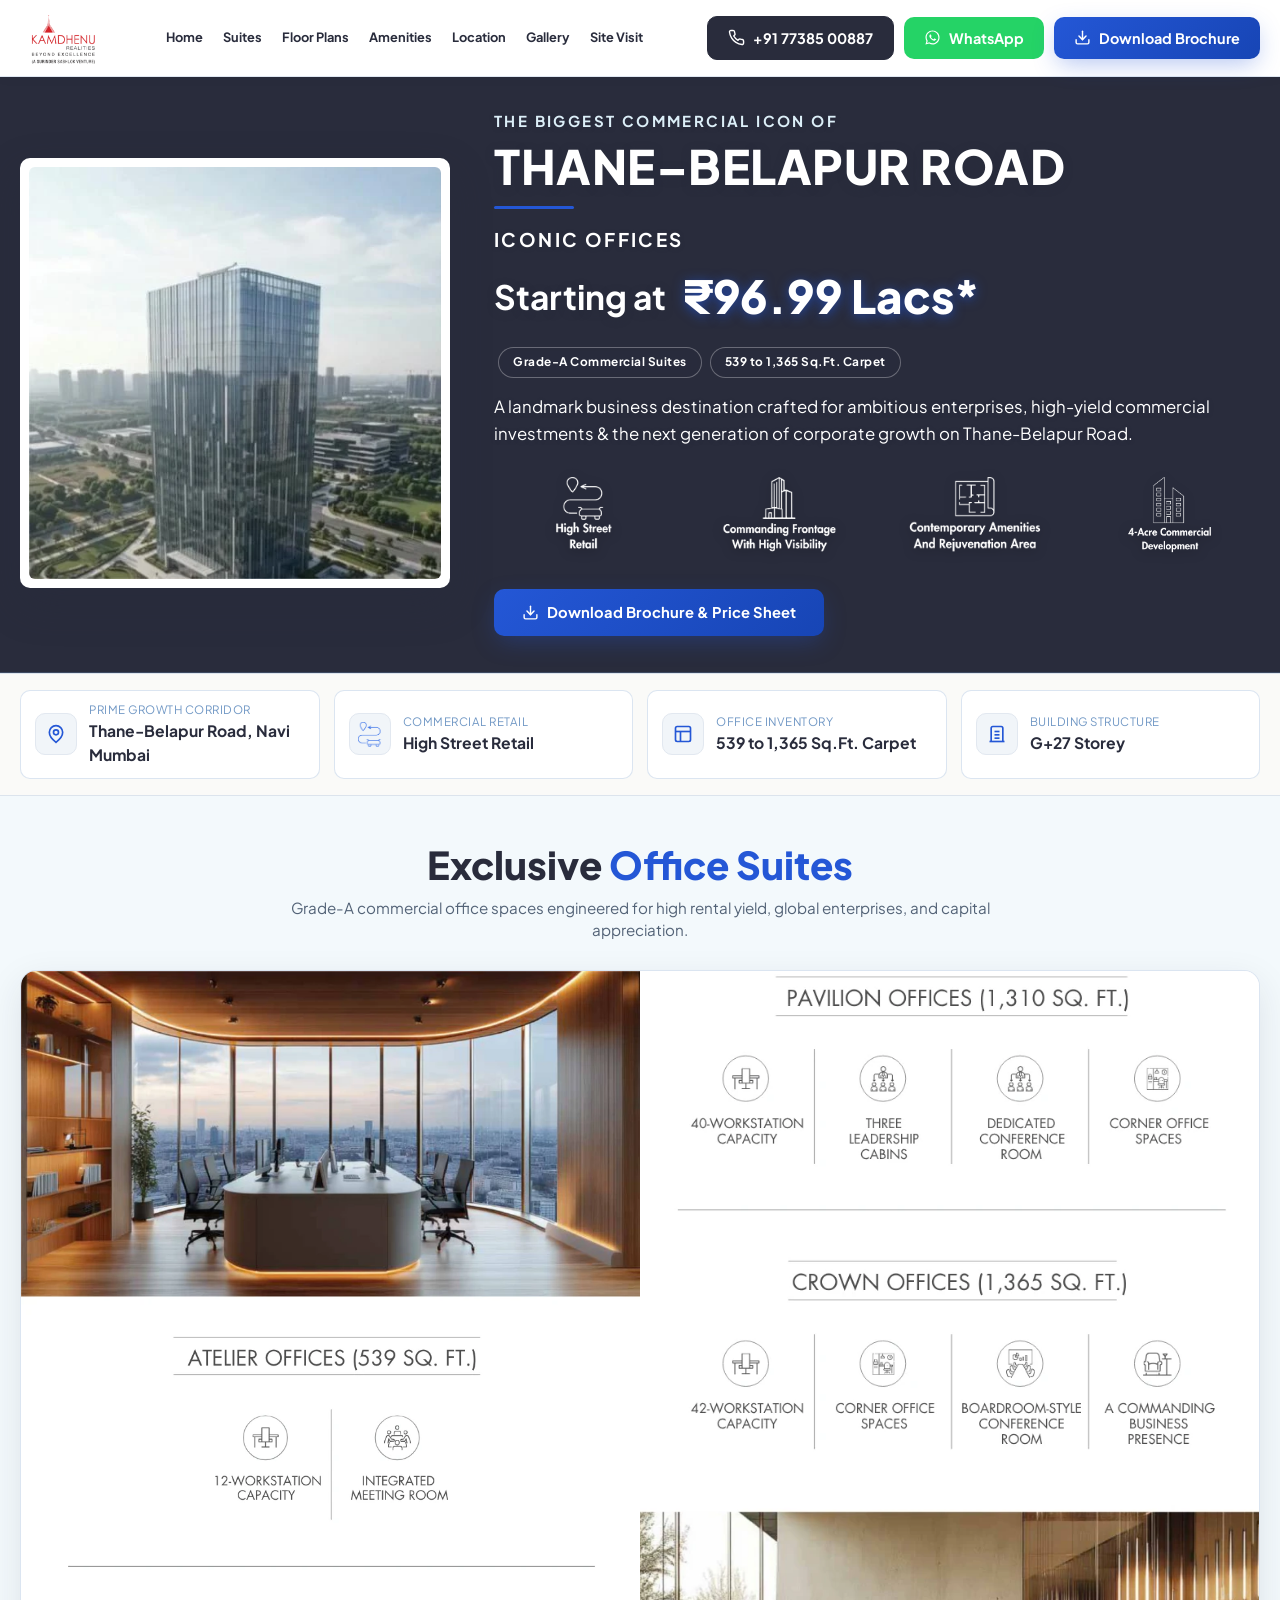
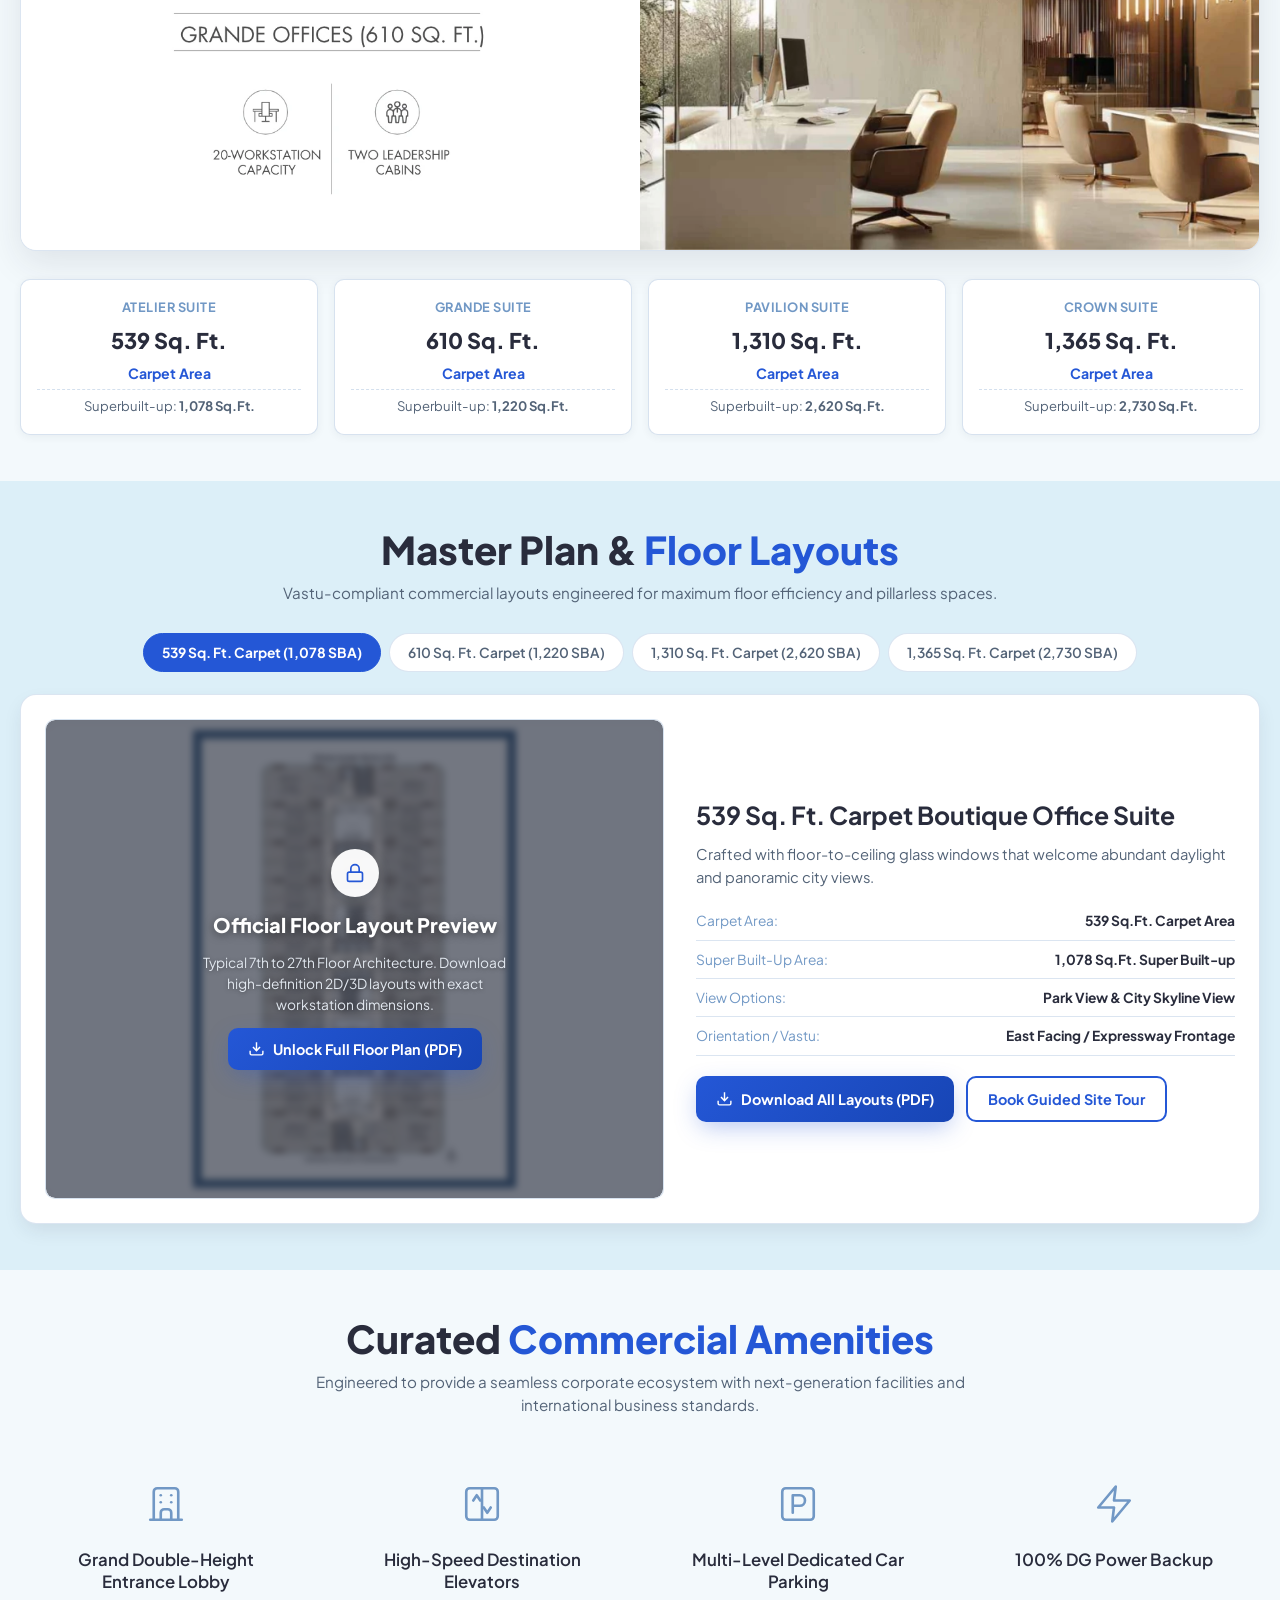
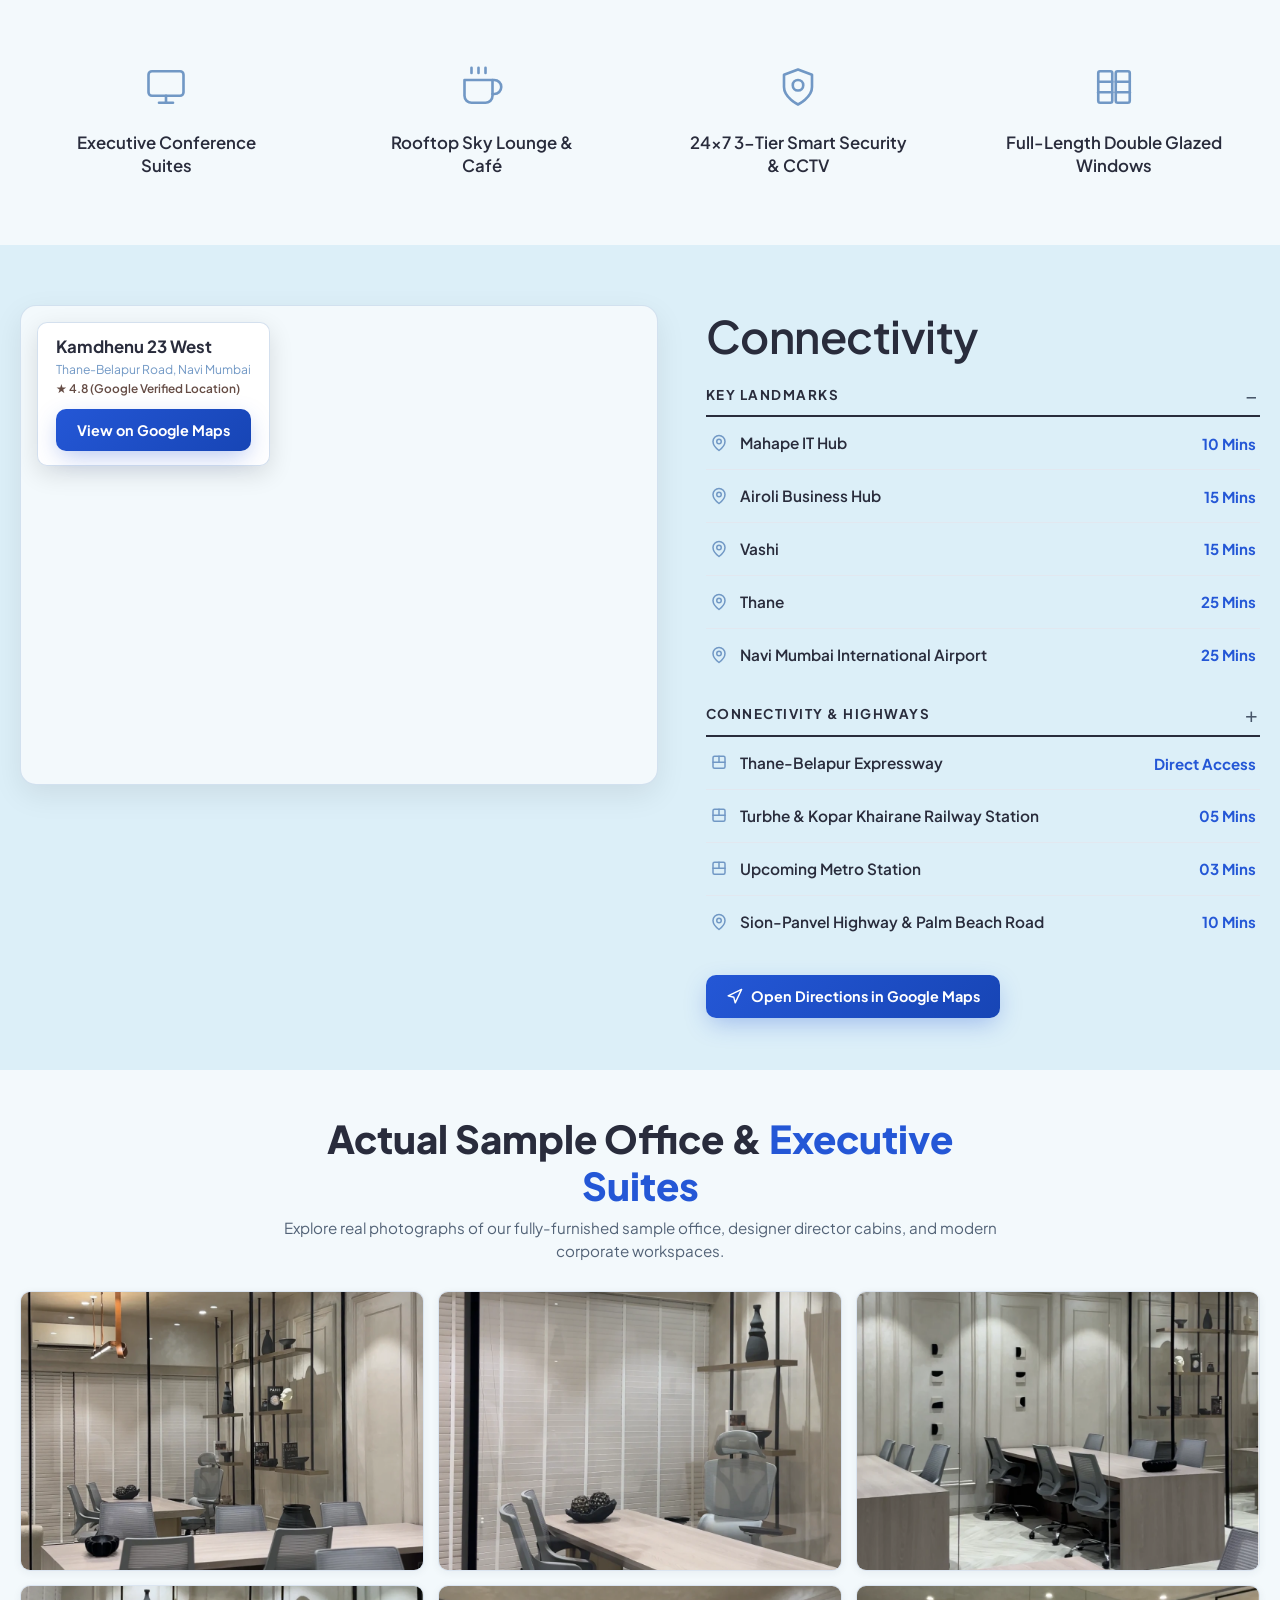
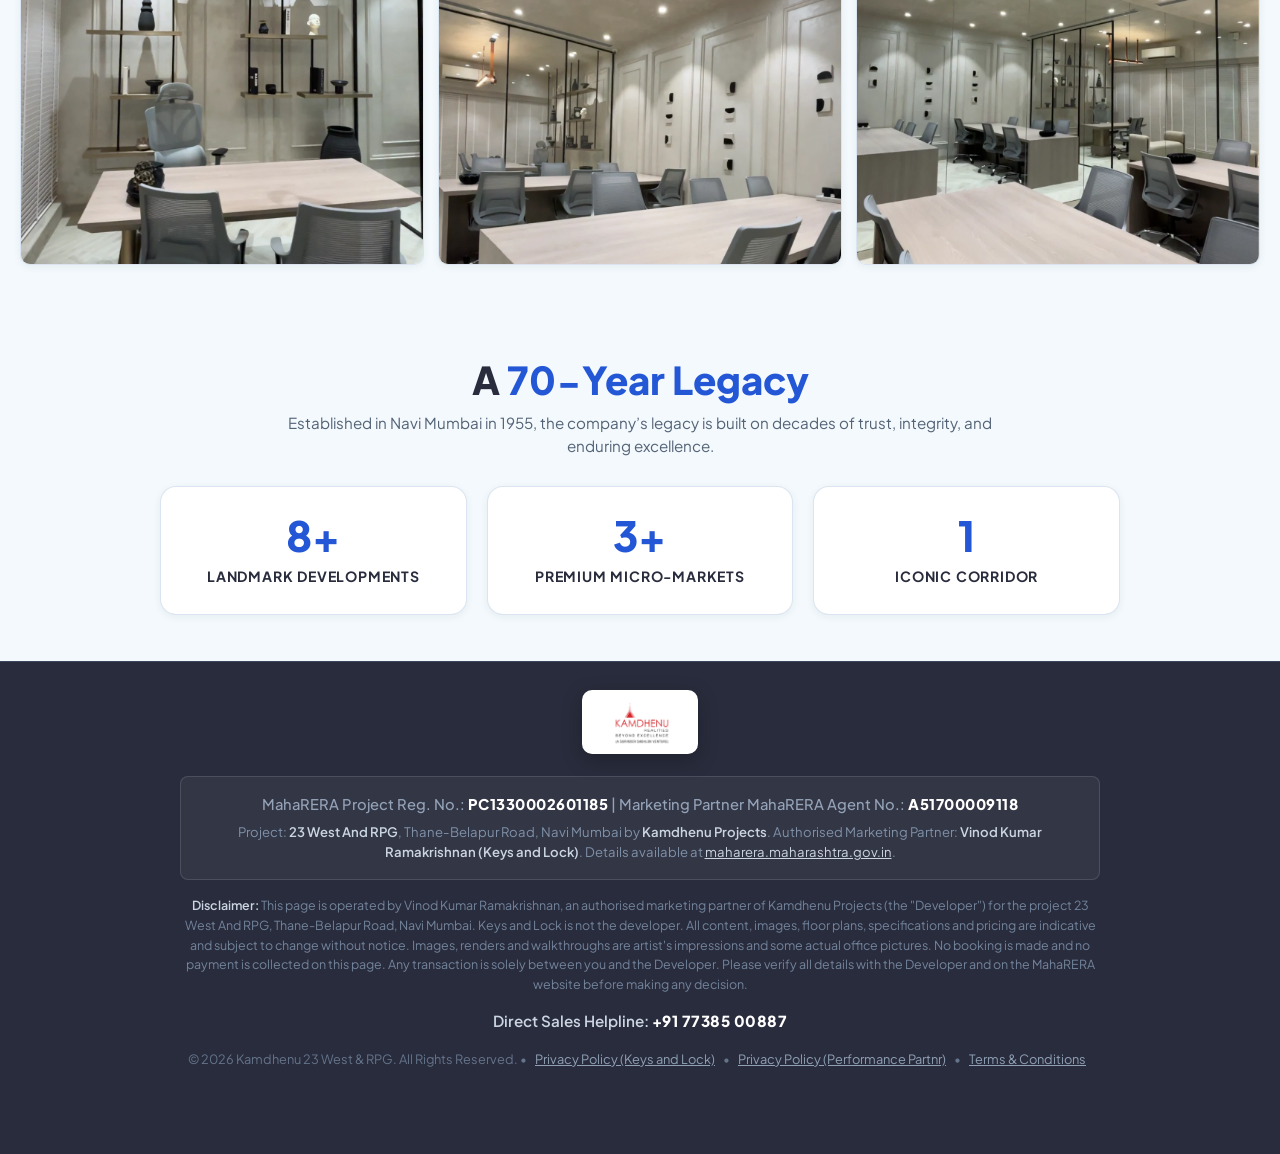
==== index.html @ c0a4f2fd "Fix: restore royal blue section headings and update footer with heavy white highlights" ====
<!DOCTYPE html>
<html lang="en">
<head>
  <meta charset="UTF-8">
  <meta name="viewport" content="width=device-width, initial-scale=1.0, maximum-scale=5.0">
  <title>Kamdhenu Business District | Iconic Commercial Offices on Thane-Belapur Road Starting ₹96.99 Lacs*</title>
  
  <!-- SEO & Conversion Meta Tags -->
  <meta name="description" content="Kamdhenu Business District, Thane-Belapur Road. Pre-Launch Iconic Offices Starting at ₹96.99 Lacs*. Prime growth corridor, smart investments & high ROI business ecosystem.">
  <meta name="keywords" content="kamdhenu business district, commercial offices thane belapur road, navi mumbai real estate, office space investment">
  <meta name="theme-color" content="#292C3C">

  <!-- Google Fonts Preconnect & Load -->
  <link rel="dns-prefetch" href="https://fonts.googleapis.com">
  <link rel="dns-prefetch" href="https://fonts.gstatic.com">
  <link rel="preconnect" href="https://fonts.googleapis.com">
  <link rel="preconnect" href="https://fonts.gstatic.com" crossorigin>
  <link href="https://fonts.googleapis.com/css2?family=Plus+Jakarta+Sans:wght@300;400;500;600;700;800&display=swap" rel="stylesheet">

  <!-- Stylesheet -->
  <link rel="stylesheet" href="css/style.css">
</head>
<body>

  <!-- ==========================================
       STICKY LUXURY HEADER WITH NAVIGATION
       ========================================== -->
  <header class="site-header">
    <div class="container nav-container">
      <div class="brand-wrapper">
        <a href="#hero" class="brand-logo" title="Kamdhenu Realities - Beyond Excellence">
          <img src="images/logo.webp" alt="Kamdhenu Realities - Beyond Excellence" class="site-header-logo" fetchpriority="high" decoding="async">
        </a>
      </div>

      <!-- Navigation Section Links -->
      <nav id="navbarMenu" class="nav-menu" aria-label="Main Navigation">
        <a href="#hero" class="nav-link active">Home</a>
        <a href="#pricing-section" class="nav-link">Suites</a>
        <a href="#floorplan-section" class="nav-link">Floor Plans</a>
        <a href="#amenities-section" class="nav-link">Amenities</a>
        <a href="#location-section" class="nav-link">Location</a>
        <a href="#gallery-section" class="nav-link">Gallery</a>
        <a href="#" class="nav-link" data-open-modal data-context="sitevisit">Site Visit</a>
      </nav>

      <div class="nav-actions">
        <!-- Direct Call CTA -->
        <a href="tel:+917738500887" class="btn btn-call" title="Call Sales Manager: +91 7738500887">
          <svg viewBox="0 0 24 24" fill="none" stroke="currentColor" stroke-width="2" stroke-linecap="round" stroke-linejoin="round">
            <path d="M22 16.92v3a2 2 0 0 1-2.18 2 19.79 19.79 0 0 1-8.63-3.07 19.5 19.5 0 0 1-6-6 19.79 19.79 0 0 1-3.07-8.67A2 2 0 0 1 4.11 2h3a2 2 0 0 1 2 1.72 12.84 12.84 0 0 0 .7 2.81 2 2 0 0 1-.45 2.11L8.09 9.91a16 16 0 0 0 6 6l1.27-1.27a2 2 0 0 1 2.11-.45 12.84 12.84 0 0 0 2.81.7A2 2 0 0 1 22 16.92z"/>
          </svg>
          <span>+91 77385 00887</span>
        </a>

        <!-- WhatsApp Chat CTA -->
        <a href="https://wa.me/917738500887?text=Hello%2C%20I%20am%20interested%20in%20Iconic%20Offices%20Thane-Belapur%20Road.%20Please%20share%20the%20brochure%20and%20price%20sheet." target="_blank" rel="noopener noreferrer" class="btn btn-whatsapp" title="Chat on WhatsApp">
          <svg viewBox="0 0 24 24" fill="currentColor">
            <path d="M12.04 2c-5.46 0-9.91 4.45-9.91 9.91 0 1.75.46 3.45 1.32 4.95L2.05 22l5.25-1.38c1.45.79 3.08 1.21 4.74 1.21 5.46 0 9.91-4.45 9.91-9.91 0-2.65-1.03-5.14-2.9-7.01A9.816 9.816 0 0 0 12.04 2m.01 1.67c2.2 0 4.26.86 5.82 2.42a8.225 8.225 0 0 1 2.41 5.83c0 4.54-3.7 8.24-8.24 8.24-1.48 0-2.93-.4-4.2-1.15l-.3-.18-3.12.82.83-3.04-.2-.31a8.196 8.196 0 0 1-1.26-4.38c0-4.54 3.7-8.24 8.24-8.24m4.52 11.66c-.19.53-1.09 1.04-1.53 1.1-.41.07-.94.1-2.73-.65-2.28-.95-3.73-3.28-3.85-3.43-.11-.15-.91-1.21-.91-2.31 0-1.1.58-1.64.78-1.87.21-.22.45-.28.61-.28.15 0 .3 0 .43.01.14.01.32-.05.5.38.19.45.64 1.56.7 1.68.06.11.1.25.02.4-.07.15-.11.24-.22.37-.11.13-.24.29-.34.39-.12.11-.24.23-.1.47.14.24.62 1.02 1.33 1.65.92.82 1.7 1.07 1.94 1.19.24.12.38.1.52-.06.14-.17.61-.71.77-.95.17-.24.33-.2.56-.12.22.09 1.41.67 1.66.79.24.12.41.19.47.28.06.11.06.63-.13 1.16Z"/>
          </svg>
          <span>WhatsApp</span>
        </a>

        <!-- Trigger Modal CTA -->
        <button class="btn btn-gold btn-pulse" data-open-modal data-context="brochure">
          <svg viewBox="0 0 24 24" fill="none" stroke="currentColor" stroke-width="2" stroke-linecap="round" stroke-linejoin="round">
            <path d="M21 15v4a2 2 0 0 1-2 2H5a2 2 0 0 1-2-2v-4"/>
            <polyline points="7 10 12 15 17 10"/>
            <line x1="12" y1="15" x2="12" y2="3"/>
          </svg>
          <span>Download Brochure</span>
        </button>

        <!-- Mobile Menu Hamburger Button -->
        <button id="mobileMenuBtn" class="mobile-menu-toggle" aria-label="Toggle navigation menu">
          <svg viewBox="0 0 24 24" fill="none" stroke="currentColor" stroke-width="2" stroke-linecap="round" stroke-linejoin="round">
            <line x1="3" y1="12" x2="21" y2="12"/>
            <line x1="3" y1="6" x2="21" y2="6"/>
            <line x1="3" y1="18" x2="21" y2="18"/>
          </svg>
        </button>
      </div>
    </div>
  </header>

  <main>
    <!-- ==========================================
         HERO SECTION: COMMERCIAL ICON SHOWCASE
         ========================================== -->
    <section class="hero-section" id="hero">
      <div class="container hero-commercial-showcase">
        
        <!-- Left Column: Commercial Tower Architectural Video Showcase -->
        <div class="hero-commercial-left">
          <div class="commercial-tower-card">
            <video class="commercial-tower-video" autoplay muted loop playsinline preload="metadata" poster="images/commercial-tower.webp">
              <source src="video/video.mp4" type="video/mp4">
              Your browser does not support HTML5 video.
            </video>
          </div>
        </div>

        <!-- Right Column: Commercial Headline, Pricing, Description & Badges -->
        <div class="hero-commercial-right">
          <div class="commercial-kicker">THE BIGGEST COMMERCIAL ICON OF</div>
          <h1 class="commercial-headline">THANE–BELAPUR ROAD</h1>
          <div class="commercial-gold-divider"></div>
          <div class="commercial-subkicker">ICONIC OFFICES</div>
          
          <div class="commercial-price-wrap">
            <span class="price-start-text">Starting at</span>
            <span class="price-gold-val">₹96.99 Lacs*</span>
            <div class="commercial-tags-inline">
              <span class="hero-tag-pill">Grade-A Commercial Suites</span>
              <span class="hero-tag-pill">539 to 1,365 Sq.Ft. Carpet</span>
            </div>
          </div>

          <p class="commercial-desc">
            A landmark business destination crafted for ambitious enterprises, high-yield commercial investments &amp; the next generation of corporate growth on Thane-Belapur Road.
          </p>

          <!-- 4 Core Commercial Highlights (High Street Retail, Frontage, Amenities, 4-Acre Campus) -->
          <div class="commercial-badges-row">
            <div class="comm-badge-item" title="High Street Retail">
              <img src="images/sec1.webp" decoding="async" alt="High Street Retail" class="hero-feature-icon-img">
            </div>
            <div class="comm-badge-item" title="Commanding Frontage With High Visibility">
              <img src="images/sec2.webp" decoding="async" alt="Commanding Frontage With High Visibility" class="hero-feature-icon-img">
            </div>
            <div class="comm-badge-item" title="Contemporary Amenities And Rejuvenation Area">
              <img src="images/sec3.webp" decoding="async" alt="Contemporary Amenities And Rejuvenation Area" class="hero-feature-icon-img">
            </div>
            <div class="comm-badge-item" title="4-Acre Commercial Development">
              <img src="images/sec4.webp" decoding="async" alt="4-Acre Commercial Development" class="hero-feature-icon-img">
            </div>
          </div>

          <!-- High-Converting Action Buttons for Google Ads -->
          <div class="commercial-cta-row">
            <button class="btn btn-gold btn-pulse" data-open-modal data-context="brochure">
              <svg viewBox="0 0 24 24" fill="none" stroke="currentColor" stroke-width="2" stroke-linecap="round" stroke-linejoin="round">
                <path d="M21 15v4a2 2 0 0 1-2 2H5a2 2 0 0 1-2-2v-4"/>
                <polyline points="7 10 12 15 17 10"/>
                <line x1="12" y1="15" x2="12" y2="3"/>
              </svg>
              <span>Download Brochure &amp; Price Sheet</span>
            </button>
          </div>

        </div>

      </div>
    </section>

    <!-- ==========================================
         QUICK HIGHLIGHTS BAR
         ========================================== -->
    <!-- ==========================================
         QUICK HIGHLIGHTS BAR
         ========================================== -->
    <div class="highlights-bar">
      <div class="container highlights-grid">
        <div class="highlight-box reveal-item">
          <div class="highlight-icon">
            <svg viewBox="0 0 24 24" fill="none" stroke="currentColor" stroke-width="2">
              <path d="M20 10c0 6-8 12-8 12s-8-6-8-12a8 8 0 0 1 16 0Z"/>
              <circle cx="12" cy="10" r="3"/>
            </svg>
          </div>
          <div class="highlight-text">
            <div class="label">Prime Growth Corridor</div>
            <div class="value">Thane-Belapur Road, Navi Mumbai</div>
          </div>
        </div>

        <div class="highlight-box reveal-item">
          <div class="highlight-icon">
            <div class="highlight-img-icon-wrap">
              <img src="images/hight%20street%20retail.webp" alt="High Street Retail" class="highlight-custom-icon" loading="lazy" decoding="async">
            </div>
          </div>
          <div class="highlight-text">
            <div class="label">Commercial Retail</div>
            <div class="value">High Street Retail</div>
          </div>
        </div>

        <div class="highlight-box reveal-item">
          <div class="highlight-icon">
            <svg viewBox="0 0 24 24" fill="none" stroke="currentColor" stroke-width="2">
              <rect width="18" height="18" x="3" y="3" rx="2"/>
              <path d="M3 9h18"/>
              <path d="M9 21V9"/>
            </svg>
          </div>
          <div class="highlight-text">
            <div class="label">Office Inventory</div>
            <div class="value">539 to 1,365 Sq.Ft. Carpet</div>
          </div>
        </div>

        <div class="highlight-box reveal-item">
          <div class="highlight-icon">
            <svg viewBox="0 0 24 24" fill="none" stroke="currentColor" stroke-width="2">
              <path d="M3 21h18"/>
              <path d="M5 21V5a2 2 0 0 1 2-2h10a2 2 0 0 1 2 2v16"/>
              <path d="M9 9h6"/>
              <path d="M9 13h6"/>
              <path d="M9 17h6"/>
            </svg>
          </div>
          <div class="highlight-text">
            <div class="label">Building Structure</div>
            <div class="value">G+27 Storey</div>
          </div>
        </div>
      </div>
    </div>

    <!-- ==========================================
         EXCLUSIVE OFFICE SUITES SHOWCASE
         ========================================== -->
    <section class="section" id="pricing-section">
      <div class="container">
        <div class="section-header reveal-item">
          <h2 class="section-title">Exclusive <span class="text-gold">Office Suites</span></h2>
          <p class="section-subtitle">Grade-A commercial office spaces engineered for high rental yield, global enterprises, and capital appreciation.</p>
        </div>

        <!-- Seamless Side-by-Side Suite Showcase (Zero Gap, No Divider) -->
        <div class="suites-seamless-wrapper reveal-item">
          <div class="suites-seamless-col suites-seamless-left">
            <img src="images/second%20section3.webp" loading="lazy" decoding="async" alt="Atelier &amp; Grande Suites (539 - 610 Sq. Ft.)" class="suites-seamless-img">
          </div>
          <div class="suites-seamless-col suites-seamless-right">
            <img src="images/second%20section%201.webp" loading="lazy" decoding="async" alt="Pavilion &amp; Crown Suites (1,310 - 1,365 Sq. Ft.)" class="suites-seamless-img">
          </div>
        </div>

        <!-- Configurations & Carpet Area Breakdown -->
        <div class="suites-config-grid reveal-item" style="display: grid; grid-template-columns: repeat(auto-fit, minmax(210px, 1fr)); gap: 16px; margin-top: 24px;">
          <div style="background: #FFFFFF; border: 1px solid rgba(113, 152, 197, 0.28); border-radius: 10px; padding: 18px 16px; text-align: center; box-shadow: var(--shadow-sm); transition: transform 0.2s, box-shadow 0.2s;">
            <div style="font-size: 0.8rem; font-weight: 700; color: var(--building-blue); text-transform: uppercase; letter-spacing: 0.5px;">Atelier Suite</div>
            <div style="font-size: 1.35rem; font-weight: 800; color: var(--primary-navy); margin: 6px 0;">539 Sq. Ft.</div>
            <div style="font-size: 0.88rem; color: var(--royal-blue); font-weight: 700;">Carpet Area</div>
            <div style="font-size: 0.82rem; color: var(--text-muted); margin-top: 4px; border-top: 1px dashed rgba(113,152,197,0.3); padding-top: 6px;">Superbuilt-up: <strong>1,078 Sq.Ft.</strong></div>
          </div>
          <div style="background: #FFFFFF; border: 1px solid rgba(113, 152, 197, 0.28); border-radius: 10px; padding: 18px 16px; text-align: center; box-shadow: var(--shadow-sm); transition: transform 0.2s, box-shadow 0.2s;">
            <div style="font-size: 0.8rem; font-weight: 700; color: var(--building-blue); text-transform: uppercase; letter-spacing: 0.5px;">Grande Suite</div>
            <div style="font-size: 1.35rem; font-weight: 800; color: var(--primary-navy); margin: 6px 0;">610 Sq. Ft.</div>
            <div style="font-size: 0.88rem; color: var(--royal-blue); font-weight: 700;">Carpet Area</div>
            <div style="font-size: 0.82rem; color: var(--text-muted); margin-top: 4px; border-top: 1px dashed rgba(113,152,197,0.3); padding-top: 6px;">Superbuilt-up: <strong>1,220 Sq.Ft.</strong></div>
          </div>
          <div style="background: #FFFFFF; border: 1px solid rgba(113, 152, 197, 0.28); border-radius: 10px; padding: 18px 16px; text-align: center; box-shadow: var(--shadow-sm); transition: transform 0.2s, box-shadow 0.2s;">
            <div style="font-size: 0.8rem; font-weight: 700; color: var(--building-blue); text-transform: uppercase; letter-spacing: 0.5px;">Pavilion Suite</div>
            <div style="font-size: 1.35rem; font-weight: 800; color: var(--primary-navy); margin: 6px 0;">1,310 Sq. Ft.</div>
            <div style="font-size: 0.88rem; color: var(--royal-blue); font-weight: 700;">Carpet Area</div>
            <div style="font-size: 0.82rem; color: var(--text-muted); margin-top: 4px; border-top: 1px dashed rgba(113,152,197,0.3); padding-top: 6px;">Superbuilt-up: <strong>2,620 Sq.Ft.</strong></div>
          </div>
          <div style="background: #FFFFFF; border: 1px solid rgba(113, 152, 197, 0.28); border-radius: 10px; padding: 18px 16px; text-align: center; box-shadow: var(--shadow-sm); transition: transform 0.2s, box-shadow 0.2s;">
            <div style="font-size: 0.8rem; font-weight: 700; color: var(--building-blue); text-transform: uppercase; letter-spacing: 0.5px;">Crown Suite</div>
            <div style="font-size: 1.35rem; font-weight: 800; color: var(--primary-navy); margin: 6px 0;">1,365 Sq. Ft.</div>
            <div style="font-size: 0.88rem; color: var(--royal-blue); font-weight: 700;">Carpet Area</div>
            <div style="font-size: 0.82rem; color: var(--text-muted); margin-top: 4px; border-top: 1px dashed rgba(113,152,197,0.3); padding-top: 6px;">Superbuilt-up: <strong>2,730 Sq.Ft.</strong></div>
          </div>
        </div>

      </div>
    </section>

    <!-- ==========================================
         FLOOR PLANS & MASTER LAYOUT SECTION
         ========================================== -->
    <section class="section section-darker" id="floorplan-section">
      <div class="container">
        <div class="section-header reveal-item">
          <h2 class="section-title">Master Plan &amp; <span class="text-gold">Floor Layouts</span></h2>
          <p class="section-subtitle">Vastu-compliant commercial layouts engineered for maximum floor efficiency and pillarless spaces.</p>
        </div>

        <!-- Floor Plan Category Tabs -->
        <div class="floor-plan-tabs reveal-item">
          <button class="tab-btn active" data-plan="539sqft-suite">539 Sq. Ft. Carpet (1,078 SBA)</button>
          <button class="tab-btn" data-plan="610sqft-executive">610 Sq. Ft. Carpet (1,220 SBA)</button>
          <button class="tab-btn" data-plan="1310sqft-corporate">1,310 Sq. Ft. Carpet (2,620 SBA)</button>
          <button class="tab-btn" data-plan="1365sqft-iconic">1,365 Sq. Ft. Carpet (2,730 SBA)</button>
        </div>

        <div class="floor-plan-card reveal-item">
          <!-- Gated Preview Area -->
          <div class="floor-plan-img-wrapper">
            <img src="images/floor%20plan%20picture.webp" alt="Kamdhenu Business District - Typical Floor Plan (7th to 27th Floor)" class="floor-plan-img" loading="lazy" decoding="async">
            <div class="plan-gated-overlay">
              <div class="lock-icon">
                <svg viewBox="0 0 24 24" fill="none" stroke="currentColor" stroke-width="2">
                  <rect width="18" height="11" x="3" y="11" rx="2" ry="2"/>
                  <path d="M7 11V7a5 5 0 0 1 10 0v4"/>
                </svg>
              </div>
              <h4 style="color:#ffffff; font-size:1.25rem; font-weight:800; font-family:var(--font-serif); text-shadow:0 2px 8px rgba(0,0,0,0.5);">Official Floor Layout Preview</h4>
              <p style="color:#e2e8f0; font-size:0.86rem; max-width:320px; text-shadow:0 1px 4px rgba(0,0,0,0.4);">Typical 7th to 27th Floor Architecture. Download high-definition 2D/3D layouts with exact workstation dimensions.</p>
              <button class="btn btn-gold" data-open-modal data-context="floorplan">
                <svg viewBox="0 0 24 24" fill="none" stroke="currentColor" stroke-width="2">
                  <path d="M21 15v4a2 2 0 0 1-2 2H5a2 2 0 0 1-2-2v-4"/>
                  <polyline points="7 10 12 15 17 10"/>
                  <line x1="12" y1="15" x2="12" y2="3"/>
                </svg>
                <span>Unlock Full Floor Plan (PDF)</span>
              </button>
            </div>
          </div>

          <!-- Dynamic Plan Specifications -->
          <div class="plan-details">
            <h3 id="planUnitTitle">539 Sq. Ft. Carpet Boutique Office Suite</h3>
            <p style="color:var(--text-muted); font-size:0.92rem;">Crafted with floor-to-ceiling glass windows that welcome abundant daylight and panoramic city views.</p>
            
            <table class="plan-meta-table">
              <tr>
                <td>Carpet Area:</td>
                <td id="planCarpetArea">539 Sq.Ft. Carpet Area</td>
              </tr>
              <tr>
                <td>Super Built-Up Area:</td>
                <td id="planSuperArea">1,078 Sq.Ft. Super Built-up</td>
              </tr>
              <tr>
                <td>View Options:</td>
                <td id="planBalconies">Park View &amp; City Skyline View</td>
              </tr>
              <tr>
                <td>Orientation / Vastu:</td>
                <td id="planFacing">East Facing / Expressway Frontage</td>
              </tr>
            </table>

            <div style="display:flex; gap:12px; flex-wrap:wrap;">
              <button class="btn btn-gold" data-open-modal data-context="floorplan">
                <svg viewBox="0 0 24 24" fill="none" stroke="currentColor" stroke-width="2">
                  <path d="M21 15v4a2 2 0 0 1-2 2H5a2 2 0 0 1-2-2v-4"/>
                  <polyline points="7 10 12 15 17 10"/>
                  <line x1="12" y1="15" x2="12" y2="3"/>
                </svg>
                <span>Download All Layouts (PDF)</span>
              </button>
              <button class="btn btn-outline-gold" data-open-modal data-context="sitevisit">
                <span>Book Guided Site Tour</span>
              </button>
            </div>
          </div>
        </div>

      </div>
    </section>

    <!-- ==========================================
         WORLD-CLASS AMENITIES SECTION (MINIMAL LUXURY STYLE - MATCHING USER PHOTO)
         ========================================== -->
    <section class="section" id="amenities-section">
      <div class="container">
        <div class="section-header reveal-item">
          <h2 class="section-title">Curated <span class="text-gold">Commercial Amenities</span></h2>
          <p class="section-subtitle">Engineered to provide a seamless corporate ecosystem with next-generation facilities and international business standards.</p>
        </div>

        <div class="amenities-minimal-grid reveal-item">
          <!-- 1: Entrance Lobby -->
          <div class="amenity-minimal-item">
            <div class="amenity-minimal-icon">
              <svg viewBox="0 0 24 24" fill="none" stroke="currentColor" stroke-width="1.6" stroke-linecap="round" stroke-linejoin="round">
                <path d="M3 21h18"/>
                <path d="M5 21V5a2 2 0 0 1 2-2h10a2 2 0 0 1 2 2v16"/>
                <path d="M9 21v-4a2 2 0 0 1 2-2h2a2 2 0 0 1 2 2v4"/>
                <path d="M9 7h.01"/>
                <path d="M15 7h.01"/>
                <path d="M9 11h.01"/>
                <path d="M15 11h.01"/>
              </svg>
            </div>
            <div class="amenity-minimal-title">Grand Double-Height Entrance Lobby</div>
          </div>

          <!-- 2: Elevators -->
          <div class="amenity-minimal-item">
            <div class="amenity-minimal-icon">
              <svg viewBox="0 0 24 24" fill="none" stroke="currentColor" stroke-width="1.6" stroke-linecap="round" stroke-linejoin="round">
                <rect width="18" height="18" x="3" y="3" rx="2"/>
                <line x1="12" y1="3" x2="12" y2="21"/>
                <polyline points="7 10 9 7 11 10"/>
                <polyline points="13 14 15 17 17 14"/>
              </svg>
            </div>
            <div class="amenity-minimal-title">High-Speed Destination Elevators</div>
          </div>

          <!-- 3: Dedicated Parking -->
          <div class="amenity-minimal-item">
            <div class="amenity-minimal-icon">
              <svg viewBox="0 0 24 24" fill="none" stroke="currentColor" stroke-width="1.6" stroke-linecap="round" stroke-linejoin="round">
                <rect width="18" height="18" x="3" y="3" rx="2"/>
                <path d="M9 17V7h4a3 3 0 0 1 0 6H9"/>
              </svg>
            </div>
            <div class="amenity-minimal-title">Multi-Level Dedicated Car Parking</div>
          </div>

          <!-- 4: DG Power Backup -->
          <div class="amenity-minimal-item">
            <div class="amenity-minimal-icon">
              <svg viewBox="0 0 24 24" fill="none" stroke="currentColor" stroke-width="1.6" stroke-linecap="round" stroke-linejoin="round">
                <polygon points="13 2 3 14 12 14 11 22 21 10 12 10 13 2"/>
              </svg>
            </div>
            <div class="amenity-minimal-title">100% DG Power Backup</div>
          </div>

          <!-- 5: Conference & Boardrooms -->
          <div class="amenity-minimal-item">
            <div class="amenity-minimal-icon">
              <svg viewBox="0 0 24 24" fill="none" stroke="currentColor" stroke-width="1.6" stroke-linecap="round" stroke-linejoin="round">
                <rect width="20" height="14" x="2" y="3" rx="2"/>
                <line x1="8" y1="21" x2="16" y2="21"/>
                <line x1="12" y1="17" x2="12" y2="21"/>
              </svg>
            </div>
            <div class="amenity-minimal-title">Executive Conference Suites</div>
          </div>

          <!-- 6: Rooftop Sky Lounge & Café -->
          <div class="amenity-minimal-item">
            <div class="amenity-minimal-icon">
              <svg viewBox="0 0 24 24" fill="none" stroke="currentColor" stroke-width="1.6" stroke-linecap="round" stroke-linejoin="round">
                <path d="M18 8h1a4 4 0 0 1 0 8h-1"/>
                <path d="M2 8h16v9a4 4 0 0 1-4 4H6a4 4 0 0 1-4-4V8z"/>
                <line x1="6" y1="1" x2="6" y2="4"/>
                <line x1="10" y1="1" x2="10" y2="4"/>
                <line x1="14" y1="1" x2="14" y2="4"/>
              </svg>
            </div>
            <div class="amenity-minimal-title">Rooftop Sky Lounge &amp; Café</div>
          </div>

          <!-- 7: 3-Tier Security & CCTV -->
          <div class="amenity-minimal-item">
            <div class="amenity-minimal-icon">
              <svg viewBox="0 0 24 24" fill="none" stroke="currentColor" stroke-width="1.6" stroke-linecap="round" stroke-linejoin="round">
                <path d="M12 22s8-4 8-10V5l-8-3-8 3v7c0 6 8 10 8 10z"/>
                <circle cx="12" cy="11" r="3"/>
              </svg>
            </div>
            <div class="amenity-minimal-title">24x7 3-Tier Smart Security &amp; CCTV</div>
          </div>

          <!-- 8: Full-Length Glazed Windows -->
          <div class="amenity-minimal-item">
            <div class="amenity-minimal-icon">
              <svg viewBox="0 0 24 24" fill="none" stroke="currentColor" stroke-width="1.6" stroke-linecap="round" stroke-linejoin="round">
                <rect width="8" height="18" x="3" y="3" rx="1"/>
                <rect width="8" height="18" x="13" y="3" rx="1"/>
                <line x1="3" y1="9" x2="11" y2="9"/>
                <line x1="3" y1="15" x2="11" y2="15"/>
                <line x1="13" y1="9" x2="21" y2="9"/>
                <line x1="13" y1="15" x2="21" y2="15"/>
              </svg>
            </div>
            <div class="amenity-minimal-title">Full-Length Double Glazed Windows</div>
          </div>
        </div>
      </div>
    </section>

    <!-- ==========================================
         CONNECTIVITY SECTION (MATCHING USER REFERENCE PHOTO)
         ========================================== -->
    <section class="section section-darker" id="location-section">
      <div class="container">
        
        <div class="connectivity-two-col">
          <!-- Left Column: Interactive Map View with Live Coordinates -->
          <div class="connectivity-map-box reveal-item">
            <div class="map-iframe-wrapper">
              <iframe 
                src="https://maps.google.com/maps?q=19.096186,73.016908&amp;t=&amp;z=14&amp;ie=UTF8&amp;iwloc=&amp;output=embed" 
                width="100%" 
                height="100%" 
                style="border:0;" 
                allowfullscreen="" 
                loading="lazy" 
                referrerpolicy="no-referrer-when-downgrade"
                title="Kamdhenu 23 West, Thane-Belapur Road Location Map">
              </iframe>
              <div class="map-location-floating-pill">
                <div>
                  <div class="map-pill-title">Kamdhenu 23 West</div>
                  <div class="map-pill-sub">Thane-Belapur Road, Navi Mumbai</div>
                  <div class="map-pill-rating">★ 4.8 (Google Verified Location)</div>
                </div>
                <a href="https://maps.app.goo.gl/4aSwiTzsVWc56rYP6?g_st=awb" target="_blank" rel="noopener noreferrer" class="btn btn-gold btn-sm">
                  View on Google Maps
                </a>
              </div>
            </div>
          </div>

          <!-- Right Column: Editorial Connectivity List matching User Image -->
          <div class="connectivity-info-box reveal-item">
            <h2 class="connectivity-main-heading">Connectivity</h2>

            <!-- Group 1: Key Landmarks -->
            <div class="connectivity-group">
              <div class="connectivity-group-header">
                <span>KEY LANDMARKS</span>
                <span class="group-toggle-icon">−</span>
              </div>

              <div class="connectivity-table">
                <!-- Landmark 1 -->
                <div class="conn-row">
                  <div class="conn-place">
                    <svg viewBox="0 0 24 24" fill="none" stroke="currentColor" stroke-width="2" stroke-linecap="round" stroke-linejoin="round">
                      <path d="M20 10c0 6-8 12-8 12s-8-6-8-12a8 8 0 0 1 16 0Z"/>
                      <circle cx="12" cy="10" r="3"/>
                    </svg>
                    <span>Mahape IT Hub</span>
                  </div>
                  <div class="conn-time">10 Mins</div>
                </div>

                <!-- Landmark 2 -->
                <div class="conn-row">
                  <div class="conn-place">
                    <svg viewBox="0 0 24 24" fill="none" stroke="currentColor" stroke-width="2" stroke-linecap="round" stroke-linejoin="round">
                      <path d="M20 10c0 6-8 12-8 12s-8-6-8-12a8 8 0 0 1 16 0Z"/>
                      <circle cx="12" cy="10" r="3"/>
                    </svg>
                    <span>Airoli Business Hub</span>
                  </div>
                  <div class="conn-time">15 Mins</div>
                </div>

                <!-- Landmark 3 -->
                <div class="conn-row">
                  <div class="conn-place">
                    <svg viewBox="0 0 24 24" fill="none" stroke="currentColor" stroke-width="2" stroke-linecap="round" stroke-linejoin="round">
                      <path d="M20 10c0 6-8 12-8 12s-8-6-8-12a8 8 0 0 1 16 0Z"/>
                      <circle cx="12" cy="10" r="3"/>
                    </svg>
                    <span>Vashi</span>
                  </div>
                  <div class="conn-time">15 Mins</div>
                </div>

                <!-- Landmark 4 -->
                <div class="conn-row">
                  <div class="conn-place">
                    <svg viewBox="0 0 24 24" fill="none" stroke="currentColor" stroke-width="2" stroke-linecap="round" stroke-linejoin="round">
                      <path d="M20 10c0 6-8 12-8 12s-8-6-8-12a8 8 0 0 1 16 0Z"/>
                      <circle cx="12" cy="10" r="3"/>
                    </svg>
                    <span>Thane</span>
                  </div>
                  <div class="conn-time">25 Mins</div>
                </div>

                <!-- Landmark 5 -->
                <div class="conn-row">
                  <div class="conn-place">
                    <svg viewBox="0 0 24 24" fill="none" stroke="currentColor" stroke-width="2" stroke-linecap="round" stroke-linejoin="round">
                      <path d="M20 10c0 6-8 12-8 12s-8-6-8-12a8 8 0 0 1 16 0Z"/>
                      <circle cx="12" cy="10" r="3"/>
                    </svg>
                    <span>Navi Mumbai International Airport</span>
                  </div>
                  <div class="conn-time">25 Mins</div>
                </div>
              </div>
            </div>

            <!-- Group 2: Connectivity & Highways -->
            <div class="connectivity-group" style="margin-top: 24px;">
              <div class="connectivity-group-header">
                <span>CONNECTIVITY &amp; HIGHWAYS</span>
                <span class="group-toggle-icon">+</span>
              </div>

              <div class="connectivity-table">
                <div class="conn-row">
                  <div class="conn-place">
                    <svg viewBox="0 0 24 24" fill="none" stroke="currentColor" stroke-width="2" stroke-linecap="round" stroke-linejoin="round">
                      <rect width="16" height="16" x="4" y="3" rx="2"/>
                      <path d="M4 11h16"/>
                      <path d="M12 3v8"/>
                    </svg>
                    <span>Thane-Belapur Expressway</span>
                  </div>
                  <div class="conn-time">Direct Access</div>
                </div>

                <div class="conn-row">
                  <div class="conn-place">
                    <svg viewBox="0 0 24 24" fill="none" stroke="currentColor" stroke-width="2" stroke-linecap="round" stroke-linejoin="round">
                      <rect width="16" height="16" x="4" y="3" rx="2"/>
                      <path d="M4 11h16"/>
                      <path d="M12 3v8"/>
                    </svg>
                    <span>Turbhe &amp; Kopar Khairane Railway Station</span>
                  </div>
                  <div class="conn-time">05 Mins</div>
                </div>

                <div class="conn-row">
                  <div class="conn-place">
                    <svg viewBox="0 0 24 24" fill="none" stroke="currentColor" stroke-width="2" stroke-linecap="round" stroke-linejoin="round">
                      <rect width="16" height="16" x="4" y="3" rx="2"/>
                      <path d="M4 11h16"/>
                      <path d="M12 3v8"/>
                    </svg>
                    <span>Upcoming Metro Station</span>
                  </div>
                  <div class="conn-time">03 Mins</div>
                </div>

                <div class="conn-row">
                  <div class="conn-place">
                    <svg viewBox="0 0 24 24" fill="none" stroke="currentColor" stroke-width="2" stroke-linecap="round" stroke-linejoin="round">
                      <path d="M20 10c0 6-8 12-8 12s-8-6-8-12a8 8 0 0 1 16 0Z"/>
                      <circle cx="12" cy="10" r="3"/>
                    </svg>
                    <span>Sion-Panvel Highway &amp; Palm Beach Road</span>
                  </div>
                  <div class="conn-time">10 Mins</div>
                </div>
              </div>
            </div>

            <!-- Direction Action Button -->
            <div style="margin-top: 28px;">
              <a href="https://maps.app.goo.gl/4aSwiTzsVWc56rYP6?g_st=awb" target="_blank" rel="noopener noreferrer" class="btn btn-gold">
                <svg viewBox="0 0 24 24" fill="none" stroke="currentColor" stroke-width="2" stroke-linecap="round" stroke-linejoin="round">
                  <polygon points="3 11 22 2 13 21 11 13 3 11"/>
                </svg>
                <span>Open Directions in Google Maps</span>
              </a>
            </div>

          </div>
        </div>

      </div>
    </section>

    <!-- ==========================================
         VIRTUAL GALLERY & SAMPLE FLAT
         ========================================== -->
    <section class="section" id="gallery-section">
      <div class="container">
        <div class="section-header reveal-item">
          <h2 class="section-title">Actual Sample Office &amp; <span class="text-gold">Executive Suites</span></h2>
          <p class="section-subtitle">Explore real photographs of our fully-furnished sample office, designer director cabins, and modern corporate workspaces.</p>
        </div>

        <div class="gallery-grid">
          <div class="gallery-card reveal-item" data-open-modal data-context="brochure" title="Click to view brochure & office gallery">
            <img src="images/Feed%20Ad%20(93).webp" alt="Executive Glass Suite & Conference" loading="lazy" decoding="async">
          </div>

          <div class="gallery-card reveal-item" data-open-modal data-context="brochure" title="Click to view brochure & office gallery">
            <img src="images/Feed%20Ad%20(94).webp" alt="Director's Private Cabin" loading="lazy" decoding="async">
          </div>

          <div class="gallery-card reveal-item" data-open-modal data-context="brochure" title="Click to view brochure & office gallery">
            <img src="images/Feed%20Ad%20(95).webp" alt="Collaborative Workstation Bay" loading="lazy" decoding="async">
          </div>

          <div class="gallery-card reveal-item" data-open-modal data-context="brochure" title="Click to view brochure & office gallery">
            <img src="images/Feed%20Ad%20(96).webp" alt="Signature Executive Suite" loading="lazy" decoding="async">
          </div>

          <div class="gallery-card reveal-item" data-open-modal data-context="brochure" title="Click to view brochure & office gallery">
            <img src="images/Feed%20Ad%20(97).webp" alt="Corporate Boardroom Setup" loading="lazy" decoding="async">
          </div>

          <div class="gallery-card reveal-item" data-open-modal data-context="brochure" title="Click to view brochure & office gallery">
            <img src="images/Feed%20Ad%20(98).webp" alt="Panoramic Sample Office Floor" loading="lazy" decoding="async">
          </div>
        </div>
      </div>
    </section>



    <!-- ==========================================
         A 70-YEAR LEGACY SECTION
         ========================================== -->
    <section class="section" id="developer-section">
      <div class="container">
        <div class="section-header reveal-item">
          <h2 class="section-title">A <span class="text-gold">70-Year Legacy</span></h2>
          <p class="section-subtitle">Established in Navi Mumbai in 1955, the company’s legacy is built on decades of trust, integrity, and enduring excellence.</p>
        </div>

        <div class="trust-grid reveal-item">
          <div class="trust-card">
            <div class="stat">8+</div>
            <div class="desc">Landmark Developments</div>
          </div>

          <div class="trust-card">
            <div class="stat">3+</div>
            <div class="desc">Premium Micro-Markets</div>
          </div>

          <div class="trust-card">
            <div class="stat">1</div>
            <div class="desc">Iconic Corridor</div>
          </div>
        </div>
      </div>
    </section>
  </main>

  <!-- ==========================================
       SITE FOOTER
       ========================================== -->
  <footer class="site-footer">
    <div class="container">
      <div class="footer-logo-wrap">
        <div class="footer-logo-pill">
          <img src="images/logo.webp" alt="Kamdhenu Realities - Beyond Excellence" class="footer-logo-img" loading="lazy" decoding="async">
        </div>
      </div>

      <!-- Regulatory & MahaRERA Registration Box -->
      <div class="footer-rera-box" style="margin: 20px auto 16px; padding: 16px 20px; background: rgba(255,255,255,0.05); border: 1px solid rgba(255,255,255,0.12); border-radius: 8px; max-width: 920px; text-align: center;">
        <p style="margin: 0 0 6px; font-size: 0.92rem; color: #94a3b8; font-weight: 500;">
          MahaRERA Project Reg. No.: <span style="color: #ffffff; font-weight: 800; letter-spacing: 0.5px;">PC1330002601185</span> | Marketing Partner MahaRERA Agent No.: <span style="color: #ffffff; font-weight: 800; letter-spacing: 0.5px;">A51700009118</span>
        </p>
        <p style="margin: 0; font-size: 0.82rem; color: #7f91a8; line-height: 1.55;">
          Project: <strong style="color: #cbd5e1; font-weight: 600;">23 West And RPG</strong>, Thane-Belapur Road, Navi Mumbai by <strong style="color: #cbd5e1; font-weight: 600;">Kamdhenu Projects</strong>. Authorised Marketing Partner: <strong style="color: #cbd5e1; font-weight: 600;">Vinod Kumar Ramakrishnan (Keys and Lock)</strong>. Details available at <a href="https://maharera.maharashtra.gov.in" target="_blank" rel="noopener noreferrer" style="color: #cbd5e1; text-decoration: underline;">maharera.maharashtra.gov.in</a>.
        </p>
      </div>

      <p class="footer-disclaimer" style="color: #72849c; font-size: 0.78rem; line-height: 1.6; max-width: 920px; margin: 0 auto 14px auto;">
        <strong style="color: #cbd5e1; font-weight: 600;">Disclaimer:</strong> This page is operated by Vinod Kumar Ramakrishnan, an authorised marketing partner of Kamdhenu Projects (the "Developer") for the project 23 West And RPG, Thane-Belapur Road, Navi Mumbai. Keys and Lock is not the developer. All content, images, floor plans, specifications and pricing are indicative and subject to change without notice. Images, renders and walkthroughs are artist's impressions and some actual office pictures. No booking is made and no payment is collected on this page. Any transaction is solely between you and the Developer. Please verify all details with the Developer and on the MahaRERA website before making any decision.
      </p>

      <p style="margin: 14px 0; font-size: 0.95rem; color: #94a3b8;">
        <strong style="color: #cbd5e1; font-weight: 600;">Direct Sales Helpline:</strong> <a href="tel:+917738500887" style="color: #ffffff; font-weight: 800; text-decoration: none; letter-spacing: 0.5px;">+91 77385 00887</a>
      </p>

      <p style="color: #64748b; font-size: 0.8rem; margin-top: 16px; line-height: 1.6;">
        © 2026 Kamdhenu 23 West &amp; RPG. All Rights Reserved. • 
        <a href="privacy-policy.html" style="color: #8fa0b5; text-decoration: underline; margin: 0 6px;">Privacy Policy (Keys and Lock)</a> • 
        <a href="privacy-policy-pp.html" style="color: #8fa0b5; text-decoration: underline; margin: 0 6px;">Privacy Policy (Performance Partnr)</a> • 
        <a href="terms-conditions.html" style="color: #8fa0b5; text-decoration: underline; margin: 0 6px;">Terms &amp; Conditions</a>
      </p>
    </div>
  </footer>

  <!-- ==========================================
       MODAL: BROCHURE DOWNLOAD & LEAD CAPTURE
       ========================================== -->
  <div id="brochureModal" class="modal-overlay" role="dialog" aria-modal="true" aria-hidden="true">
    <div class="modal-content">
      <button id="closeModalBtn" class="modal-close-btn" aria-label="Close modal">
        <svg viewBox="0 0 24 24" fill="none" stroke="currentColor" stroke-width="2">
          <line x1="18" y1="6" x2="6" y2="18"/>
          <line x1="6" y1="6" x2="18" y2="18"/>
        </svg>
      </button>

      <!-- Form View -->
      <div id="modalFormContainer">
        <div class="form-header">
          <div class="modal-logo-wrap">
            <img src="images/logo.webp" alt="Kamdhenu Realities - Beyond Excellence" class="modal-form-logo" loading="lazy" decoding="async">
          </div>
          <h3 id="modalDynamicTitle">Download Official Project Brochure</h3>
          <p id="modalDynamicSubtitle">Get instant access to complete floor layouts, cost breakdown &amp; payment plans.</p>
        </div>

        <form id="modalLeadForm" class="lead-form">
          <div class="form-group">
            <div class="input-with-icon">
              <svg viewBox="0 0 24 24" fill="none" stroke="currentColor" stroke-width="2">
                <path d="M19 21v-2a4 4 0 0 0-4-4H9a4 4 0 0 0-4 4v2"/>
                <circle cx="12" cy="7" r="4"/>
              </svg>
              <input type="text" name="modalName" placeholder="Your Full Name" required autocomplete="name">
            </div>
          </div>

          <div class="form-group">
            <div class="input-with-icon">
              <svg viewBox="0 0 24 24" fill="none" stroke="currentColor" stroke-width="2">
                <path d="M22 16.92v3a2 2 0 0 1-2.18 2 19.79 19.79 0 0 1-8.63-3.07 19.5 19.5 0 0 1-6-6 19.79 19.79 0 0 1-3.07-8.67A2 2 0 0 1 4.11 2h3a2 2 0 0 1 2 1.72 12.84 12.84 0 0 0 .7 2.81 2 2 0 0 1-.45 2.11L8.09 9.91a16 16 0 0 0 6 6l1.27-1.27a2 2 0 0 1 2.11-.45 12.84 12.84 0 0 0 2.81.7A2 2 0 0 1 22 16.92z"/>
              </svg>
              <input type="tel" name="modalPhone" placeholder="Mobile Number (+91)" pattern="[0-9]{10}" required autocomplete="tel">
            </div>
          </div>

          <div class="form-group">
            <div class="input-with-icon">
              <svg viewBox="0 0 24 24" fill="none" stroke="currentColor" stroke-width="2">
                <rect width="20" height="16" x="2" y="4" rx="2"/>
                <path d="m22 7-8.97 5.7a1.94 1.94 0 0 1-2.06 0L2 7"/>
              </svg>
              <input type="email" name="modalEmail" placeholder="Email Address (Optional)" autocomplete="email">
            </div>
          </div>

          <div class="form-group">
            <div class="input-with-icon">
              <svg viewBox="0 0 24 24" fill="none" stroke="currentColor" stroke-width="2">
                <path d="m3 9 9-7 9 7v11a2 2 0 0 1-2 2H5a2 2 0 0 1-2-2z"/>
                <polyline points="9 22 9 12 15 12 15 22"/>
              </svg>
              <select name="modalConfig" required>
                <option value="" disabled selected>Select Office Size Preference</option>
                <option value="539 Sq.Ft. Carpet (1,078 SBA)">539 Sq.Ft. Carpet (1,078 SBA) – Park View (₹96.99 Lacs+)</option>
                <option value="539 Sq.Ft. Carpet (1,078 SBA)">539 Sq.Ft. Carpet (1,078 SBA) – City View (₹99.99 Lacs+)</option>
                <option value="610 Sq.Ft. Carpet (1,220 SBA)">610 Sq.Ft. Carpet (1,220 SBA) – Executive Suite (₹1.11 Cr.+)</option>
                <option value="1310 Sq.Ft. Carpet (2,620 SBA)">1,310 Sq.Ft. Carpet (2,620 SBA) – Corporate Suite (₹2.49 Cr.+)</option>
                <option value="1365 Sq.Ft. Carpet (2,730 SBA)">1,365 Sq.Ft. Carpet (2,730 SBA) – Iconic Suite (₹2.59 Cr.+)</option>
              </select>
            </div>
          </div>

          <button type="submit" class="btn btn-gold btn-submit">
            <svg viewBox="0 0 24 24" fill="none" stroke="currentColor" stroke-width="2">
              <path d="M21 15v4a2 2 0 0 1-2 2H5a2 2 0 0 1-2-2v-4"/>
              <polyline points="7 10 12 15 17 10"/>
              <line x1="12" y1="15" x2="12" y2="3"/>
            </svg>
            <span>Instant Download &amp; Send to WhatsApp</span>
          </button>

          <div class="form-privacy-note">
            <svg viewBox="0 0 24 24" fill="none" stroke="currentColor" stroke-width="2">
              <rect width="18" height="11" x="3" y="11" rx="2" ry="2"/>
              <path d="M7 11V7a5 5 0 0 1 10 0v4"/>
            </svg>
            <span>No Spam • Direct Priority Relationship Manager</span>
          </div>

          <p style="font-size: 0.72rem; color: var(--text-muted); text-align: center; margin-top: 10px; line-height: 1.45;">
            By submitting, you agree to our <a href="terms-conditions.html" target="_blank" style="color: var(--royal-blue); text-decoration: underline;">Terms &amp; Conditions</a> and <a href="privacy-policy.html" target="_blank" style="color: var(--royal-blue); text-decoration: underline;">Privacy Policy</a>, and authorize Keys and Lock, the Developer &amp; Performance Partnr to contact you via Call / WhatsApp / SMS.
          </p>
        </form>
      </div>

      <!-- Success State View (After form submit) -->
      <div id="modalSuccessState" class="modal-success-state">
        <div class="success-icon-wrap">
          <svg viewBox="0 0 24 24" fill="none" stroke="currentColor" stroke-width="2.5">
            <polyline points="20 6 9 17 4 12"/>
          </svg>
        </div>
        <h3 style="font-family:var(--font-serif); font-size:1.5rem; color:#ffffff; margin-bottom:8px;">Thank You!</h3>
        <p style="color:var(--text-muted); font-size:0.92rem; margin-bottom:20px;">
          Your brochure and detailed price sheet are downloading now. Our senior property advisor will contact you on WhatsApp with verified unit inventory.
        </p>
        <a href="https://wa.me/917738500887?text=Hello%2C%20I%20have%20submitted%20my%20inquiry%20for%20Kamdhenu%20Business%20District.%20Please%20connect%20me%20with%20a%20commercial%20advisor." target="_blank" rel="noopener noreferrer" class="btn btn-whatsapp" style="width:100%;">
          <svg viewBox="0 0 24 24" fill="currentColor">
            <path d="M12.04 2c-5.46 0-9.91 4.45-9.91 9.91 0 1.75.46 3.45 1.32 4.95L2.05 22l5.25-1.38c1.45.79 3.08 1.21 4.74 1.21 5.46 0 9.91-4.45 9.91-9.91 0-2.65-1.03-5.14-2.9-7.01A9.816 9.816 0 0 0 12.04 2m.01 1.67c2.2 0 4.26.86 5.82 2.42a8.225 8.225 0 0 1 2.41 5.83c0 4.54-3.7 8.24-8.24 8.24-1.48 0-2.93-.4-4.2-1.15l-.3-.18-3.12.82.83-3.04-.2-.31a8.196 8.196 0 0 1-1.26-4.38c0-4.54 3.7-8.24 8.24-8.24m4.52 11.66c-.19.53-1.09 1.04-1.53 1.1-.41.07-.94.1-2.73-.65-2.28-.95-3.73-3.28-3.85-3.43-.11-.15-.91-1.21-.91-2.31 0-1.1.58-1.64.78-1.87.21-.22.45-.28.61-.28.15 0 .3 0 .43.01.14.01.32-.05.5.38.19.45.64 1.56.7 1.68.06.11.1.25.02.4-.07.15-.11.24-.22.37-.11.13-.24.29-.34.39-.12.11-.24.23-.1.47.14.24.62 1.02 1.33 1.65.92.82 1.7 1.07 1.94 1.19.24.12.38.1.52-.06.14-.17.61-.71.77-.95.17-.24.33-.2.56-.12.22.09 1.41.67 1.66.79.24.12.41.19.47.28.06.11.06.63-.13 1.16Z"/>
          </svg>
          <span>Chat on WhatsApp Now</span>
        </a>
      </div>
    </div>
  </div>

  <!-- ==========================================
       LIVE SOCIAL PROOF TOAST
       ========================================== -->
  <div id="socialProofToast" class="social-toast" role="status" aria-live="polite">
    <div class="toast-avatar">KD</div>
    <div class="toast-text">
      <strong id="toastPersonName">Rajesh M. (Vashi)</strong><br>
      <span id="toastActionText">just downloaded the 539 Sq.Ft. cost sheet</span>
      <span id="toastTimeAgo" class="time-ago">2 mins ago</span>
    </div>
  </div>

  <!-- ==========================================
       MOBILE FLOATING STICKY ACTION BAR
       ========================================== -->
  <aside class="mobile-sticky-bar" aria-label="Quick Mobile Actions">
    <div class="mobile-bar-inner">
      <a href="tel:+917738500887" class="mobile-bar-btn mobile-bar-call">
        <svg viewBox="0 0 24 24" fill="none" stroke="currentColor" stroke-width="2">
          <path d="M22 16.92v3a2 2 0 0 1-2.18 2 19.79 19.79 0 0 1-8.63-3.07 19.5 19.5 0 0 1-6-6 19.79 19.79 0 0 1-3.07-8.67A2 2 0 0 1 4.11 2h3a2 2 0 0 1 2 1.72 12.84 12.84 0 0 0 .7 2.81 2 2 0 0 1-.45 2.11L8.09 9.91a16 16 0 0 0 6 6l1.27-1.27a2 2 0 0 1 2.11-.45 12.84 12.84 0 0 0 2.81.7A2 2 0 0 1 22 16.92z"/>
        </svg>
        <span>Call Now</span>
      </a>

      <a href="https://wa.me/917738500887?text=Hello%2C%20I%20am%20interested%20in%20Kamdhenu%20Business%20District.%20Please%20share%20the%20price%20sheet." target="_blank" rel="noopener noreferrer" class="mobile-bar-btn mobile-bar-whatsapp">
        <svg viewBox="0 0 24 24" fill="currentColor">
          <path d="M12.04 2c-5.46 0-9.91 4.45-9.91 9.91 0 1.75.46 3.45 1.32 4.95L2.05 22l5.25-1.38c1.45.79 3.08 1.21 4.74 1.21 5.46 0 9.91-4.45 9.91-9.91 0-2.65-1.03-5.14-2.9-7.01A9.816 9.816 0 0 0 12.04 2m.01 1.67c2.2 0 4.26.86 5.82 2.42a8.225 8.225 0 0 1 2.41 5.83c0 4.54-3.7 8.24-8.24 8.24-1.48 0-2.93-.4-4.2-1.15l-.3-.18-3.12.82.83-3.04-.2-.31a8.196 8.196 0 0 1-1.26-4.38c0-4.54 3.7-8.24 8.24-8.24m4.52 11.66c-.19.53-1.09 1.04-1.53 1.1-.41.07-.94.1-2.73-.65-2.28-.95-3.73-3.28-3.85-3.43-.11-.15-.91-1.21-.91-2.31 0-1.1.58-1.64.78-1.87.21-.22.45-.28.61-.28.15 0 .3 0 .43.01.14.01.32-.05.5.38.19.45.64 1.56.7 1.68.06.11.1.25.02.4-.07.15-.11.24-.22.37-.11.13-.24.29-.34.39-.12.11-.24.23-.1.47.14.24.62 1.02 1.33 1.65.92.82 1.7 1.07 1.94 1.19.24.12.38.1.52-.06.14-.17.61-.71.77-.95.17-.24.33-.2.56-.12.22.09 1.41.67 1.66.79.24.12.41.19.47.28.06.11.06.63-.13 1.16Z"/>
        </svg>
        <span>WhatsApp</span>
      </a>

      <button class="mobile-bar-btn mobile-bar-enquire" data-open-modal data-context="brochure">
        <svg viewBox="0 0 24 24" fill="none" stroke="currentColor" stroke-width="2">
          <path d="M21 15v4a2 2 0 0 1-2 2H5a2 2 0 0 1-2-2v-4"/>
          <polyline points="7 10 12 15 17 10"/>
          <line x1="12" y1="15" x2="12" y2="3"/>
        </svg>
        <span>Get Price</span>
      </button>
    </div>
  </aside>

  <!-- Main JavaScript Logic -->
  <script src="js/main.js" defer></script>
</body>
</html>
---- css/style.css ----
/* ==========================================================================
   THE GRAND BELVEDERE - REAL ESTATE LUXURY LANDING PAGE STYLESHEET
   LIGHT LUXURY THEME (Ivory, Champagne Gold & Deep Slate)
   Engineered for High Conversion & Fast Load Speed (Google Ads Optimized)
   ========================================================================== */

/* --- 1. CSS Variables & Design Tokens (Light Luxury Palette) --- */
:root {
  /* Brand Color System - Kamdhenu Business District */
  --primary-navy: #292C3C;       /* Main brand color, headings, dark sections */
  --royal-blue: #2457D6;         /* Primary CTA color, highlights, links */
  --royal-blue-hover: #1745B5;   /* Button hover state */
  --building-blue: #7198C5;      /* Secondary elements, icons, accents */
  --sky-blue: #DCEFF8;           /* Backgrounds, light sections, gradients */
  --ice-blue: #F3F9FC;           /* Section backgrounds, cards, subtle accents */
  --off-white: #FAFAF8;          /* Page background, alternate sections */
  --soft-brown: #654C45;         /* Supporting accent, icons, highlights */
  --pure-white: #FFFFFF;         /* Cards, containers, text on dark */

  /* Surface & Background Mapping */
  --bg-main: #F3F9FC;            /* Clean ice blue base */
  --bg-secondary: #DCEFF8;       /* Sky blue alternate sections */
  --bg-card: #FFFFFF;            /* Pure white cards */
  --card-border: rgba(113, 152, 197, 0.28); /* Building blue subtle border */
  --card-hover-border: #2457D6;
  
  /* Accent Tokens (Mapped to Royal & Building Blue) */
  --gold-primary: #2457D6;       /* Royal Blue CTA */
  --gold-light: #4578f2;
  --gold-dark: #1745B5;          /* Royal Blue Hover */
  --gold-gradient: linear-gradient(135deg, #2457D6 0%, #1745B5 100%);
  --gold-soft-bg: rgba(36, 87, 214, 0.08);
  --gold-badge-bg: #DCEFF8;      /* Sky Blue Badge */
  
  /* Typography & Neutral Colors */
  --text-main: #292C3C;          /* Primary Navy */
  --text-muted: #536377;         /* Navy-tinted Medium Slate */
  --text-dim: #7198C5;           /* Building Blue */
  --text-white: #FFFFFF;
  
  /* Functional Colors */
  --whatsapp-green: #25d366;
  --whatsapp-hover: #20ba59;
  --border-light: rgba(113, 152, 197, 0.22);
  --border-card: rgba(113, 152, 197, 0.25);
  --surface-glass: rgba(255, 255, 255, 0.96);
  --surface-glass-border: rgba(36, 87, 214, 0.28);

  /* Typography - Unified Single Font Family */
  --font-serif: 'Plus Jakarta Sans', -apple-system, BlinkMacSystemFont, 'Segoe UI', Roboto, sans-serif;
  --font-sans: 'Plus Jakarta Sans', -apple-system, BlinkMacSystemFont, 'Segoe UI', Roboto, sans-serif;

  /* Transitions & Shadows */
  --transition-fast: 0.2s ease;
  --transition-smooth: 0.35s cubic-bezier(0.16, 1, 0.3, 1);
  --shadow-sm: 0 2px 8px rgba(41, 44, 60, 0.06);
  --shadow-md: 0 8px 20px -3px rgba(41, 44, 60, 0.1);
  --shadow-lg: 0 16px 36px -6px rgba(41, 44, 60, 0.14);
  --shadow-gold: 0 8px 24px -4px rgba(36, 87, 214, 0.35);

  /* Spacing */
  --container-max: 1280px;
  --radius-sm: 6px;
  --radius-md: 10px;
  --radius-lg: 16px;
  --radius-full: 9999px;
}

/* --- 2. CSS Reset & Base Rules --- */
*, *::before, *::after {
  margin: 0;
  padding: 0;
  box-sizing: border-box;
}

html {
  scroll-behavior: smooth;
  font-size: 16px;
  -webkit-text-size-adjust: 100%;
}

body {
  font-family: var(--font-sans);
  background-color: var(--bg-main);
  color: var(--text-main);
  line-height: 1.55;
  overflow-x: hidden;
  position: relative;
  -webkit-font-smoothing: antialiased;
}

img {
  max-width: 100%;
  height: auto;
  display: block;
}

a {
  color: inherit;
  text-decoration: none;
}

button, input, select {
  font: inherit;
  outline: none;
}

ul {
  list-style: none;
}

.container {
  width: 100%;
  max-width: var(--container-max);
  margin-left: auto;
  margin-right: auto;
  padding-left: 20px;
  padding-right: 20px;
}

/* --- 3. Typography & Compact Section Headers --- */
.section {
  padding: 46px 0;
  position: relative;
}

.section-darker {
  background-color: var(--bg-secondary);
}

.section-header {
  text-align: center;
  max-width: 720px;
  margin: 0 auto 28px auto;
}

.sub-badge {
  display: inline-flex;
  align-items: center;
  gap: 6px;
  padding: 4px 12px;
  background: var(--sky-blue);
  border: 1px solid rgba(113, 152, 197, 0.4);
  border-radius: var(--radius-full);
  font-size: 0.74rem;
  font-weight: 700;
  text-transform: uppercase;
  letter-spacing: 1.2px;
  color: var(--royal-blue);
  margin-bottom: 8px;
}

.section-title {
  font-family: var(--font-serif);
  font-size: clamp(1.8rem, 3.2vw, 2.4rem);
  font-weight: 800;
  line-height: 1.22;
  color: var(--text-main);
  margin-bottom: 8px;
}

.text-gold,
.section-title .text-gold {
  color: var(--royal-blue);
  background: none;
  -webkit-background-clip: initial;
  -webkit-text-fill-color: initial;
  display: inline;
}

@media (prefers-color-scheme: dark) {
  .text-gold,
  .section-title .text-gold {
    color: #4A85F6;
    background: none;
    -webkit-background-clip: initial;
    -webkit-text-fill-color: initial;
  }
}

.section-subtitle {
  color: var(--text-muted);
  font-size: 0.95rem;
  line-height: 1.5;
}

/* --- 4. Buttons & Interactive Elements --- */
.btn {
  display: inline-flex;
  align-items: center;
  justify-content: center;
  gap: 8px;
  padding: 10px 20px;
  border-radius: var(--radius-md);
  font-weight: 700;
  font-size: 0.9rem;
  cursor: pointer;
  transition: all var(--transition-fast);
  border: none;
  white-space: nowrap;
  position: relative;
  overflow: hidden;
}

.btn svg {
  width: 17px;
  height: 17px;
  transition: transform var(--transition-fast);
  flex-shrink: 0;
}

.btn-gold {
  background: var(--gold-gradient);
  color: #ffffff;
  box-shadow: var(--shadow-gold);
}

.btn-gold:hover {
  background: var(--royal-blue-hover);
  transform: translateY(-2px);
  box-shadow: 0 10px 24px -4px rgba(36, 87, 214, 0.45);
}

.btn-gold:hover svg {
  transform: translateX(2px);
}

/* Secondary CTA matching exact user guide: White background, #2457D6 border & text, hover #2457D6 bg / white text */
.btn-outline-gold {
  background: #ffffff;
  color: var(--royal-blue);
  border: 2px solid var(--royal-blue);
}

.btn-outline-gold:hover {
  background: var(--royal-blue);
  color: #ffffff;
  border-color: var(--royal-blue);
  transform: translateY(-2px);
  box-shadow: 0 8px 20px -3px rgba(36, 87, 214, 0.35);
}

.btn-whatsapp {
  background-color: var(--whatsapp-green);
  color: #ffffff;
}

.btn-whatsapp:hover {
  background-color: var(--whatsapp-hover);
  transform: translateY(-2px);
  box-shadow: 0 6px 16px rgba(37, 211, 102, 0.35);
}

.btn-call {
  background-color: var(--primary-navy);
  color: #ffffff;
  border: 1px solid var(--primary-navy);
}

.btn-call:hover {
  background-color: #1e212d;
  transform: translateY(-2px);
}

.btn-pulse {
  animation: pulse-glow-light 2.4s infinite;
}

@keyframes pulse-glow-light {
  0%, 100% {
    box-shadow: 0 0 0 0 rgba(36, 87, 214, 0.5);
  }
  50% {
    box-shadow: 0 0 0 8px rgba(36, 87, 214, 0);
  }
}

/* --- Micro-Animations for Action Icons (Call, Download Brochure, WhatsApp) --- */
@keyframes iconPhoneRing {
  0% { transform: rotate(0deg); }
  3% { transform: rotate(14deg); }
  6% { transform: rotate(-12deg); }
  9% { transform: rotate(14deg); }
  12% { transform: rotate(-10deg); }
  15% { transform: rotate(8deg); }
  18% { transform: rotate(0deg); }
  100% { transform: rotate(0deg); }
}

@keyframes iconDownloadBounce {
  0%, 100% { transform: translateY(0); }
  35% { transform: translateY(3.5px); }
  65% { transform: translateY(-1px); }
}

@keyframes iconWhatsAppPulse {
  0%, 100% { transform: scale(1); }
  50% { transform: scale(1.14); }
}

/* Call button icon ringing animation */
.btn-call svg,
.mobile-bar-call svg {
  animation: iconPhoneRing 3s ease-in-out infinite;
  transform-origin: center center;
}

/* Download brochure icon gentle bouncing animation */
.btn-pulse svg,
[data-context="brochure"] svg,
.btn-gold svg {
  animation: iconDownloadBounce 2.2s ease-in-out infinite;
  transform-origin: center center;
}

/* WhatsApp icon pulse animation */
.btn-whatsapp svg,
.mobile-bar-whatsapp svg {
  animation: iconWhatsAppPulse 2.4s ease-in-out infinite;
  transform-origin: center center;
}

/* Hover micro-enhancement on buttons */
.btn:hover svg {
  transform: scale(1.18);
  transition: transform 0.2s ease;
}

/* --- 5. Sticky Navigation Header (Light Mode) --- */
.site-header {
  position: sticky;
  top: 0;
  left: 0;
  width: 100%;
  z-index: 100;
  background: rgba(255, 255, 255, 0.95);
  backdrop-filter: blur(12px);
  -webkit-backdrop-filter: blur(12px);
  border-bottom: 1px solid var(--border-light);
  box-shadow: 0 2px 10px rgba(15, 23, 42, 0.04);
  transition: all var(--transition-fast);
}

.nav-container {
  display: flex;
  align-items: center;
  justify-content: space-between;
  height: 76px;
  position: relative;
}

.brand-wrapper {
  display: flex;
  align-items: center;
  gap: 12px;
  flex-shrink: 0;
}

.brand-logo {
  display: flex;
  align-items: center;
  text-decoration: none;
}

.site-header-logo {
  height: 58px;
  max-height: 60px;
  width: auto;
  object-fit: contain;
  display: block;
  transition: transform var(--transition-fast);
}

.site-header-logo:hover {
  transform: scale(1.03);
}

.brand-logo .logo-main {
  font-family: var(--font-serif);
  font-size: 1.15rem;
  font-weight: 800;
  letter-spacing: 0.5px;
  background: var(--gold-gradient);
  -webkit-background-clip: text;
  -webkit-text-fill-color: transparent;
  line-height: 1.1;
}

.brand-logo .logo-sub {
  font-size: 0.6rem;
  color: var(--text-dim);
  letter-spacing: 1.8px;
  text-transform: uppercase;
}

/* Header Navigation Menu */
.nav-menu {
  display: flex;
  align-items: center;
  gap: 16px;
  list-style: none;
}

.nav-link {
  font-size: 0.8rem;
  font-weight: 700;
  color: var(--text-main);
  text-decoration: none;
  padding: 6px 2px;
  position: relative;
  transition: color var(--transition-fast);
  white-space: nowrap;
}

.nav-link:hover, .nav-link.active {
  color: var(--gold-dark);
}

.nav-link::after {
  content: "";
  position: absolute;
  bottom: 0;
  left: 0;
  width: 0%;
  height: 2px;
  background: var(--gold-gradient);
  transition: width var(--transition-fast);
  border-radius: 2px;
}

.nav-link:hover::after, .nav-link.active::after {
  width: 100%;
}

.nav-actions {
  display: flex;
  align-items: center;
  gap: 10px;
  flex-shrink: 0;
}

/* Mobile Hamburger Toggle */
.mobile-menu-toggle {
  display: none;
  background: none;
  border: 1px solid var(--border-card);
  border-radius: var(--radius-sm);
  padding: 6px;
  color: var(--text-main);
  cursor: pointer;
  align-items: center;
  justify-content: center;
  margin-left: 8px;
}

.mobile-menu-toggle svg {
  width: 22px;
  height: 22px;
}

/* --- 6. Top Announcement Bar (Warm Champagne) --- */
.top-notice-bar {
  background: linear-gradient(90deg, #fef3c7, #fde68a, #fef3c7);
  border-bottom: 1px solid rgba(180, 140, 54, 0.25);
  padding: 5px 10px;
  font-size: 0.78rem;
  color: #78350f;
  display: flex;
  align-items: center;
  justify-content: center;
  gap: 10px;
  text-align: center;
  font-weight: 600;
}

.top-notice-bar .timer-tag {
  background: #78350f;
  color: #ffffff;
  padding: 2px 7px;
  border-radius: 4px;
  font-weight: 700;
}

/* --- 7. Hero Section (Commercial Icon: Thane-Belapur Road) --- */
.hero-section {
  position: relative;
  padding: 32px 0 36px 0;
  background: var(--primary-navy);
  border-bottom: 1px solid rgba(113, 152, 197, 0.28);
}

.hero-commercial-showcase {
  display: grid;
  grid-template-columns: 430px 1fr;
  gap: 44px;
  align-items: center;
}

/* Left Column: Commercial Tower Framed Showcase (Compact Video Card) */
.hero-commercial-left {
  display: flex;
  justify-content: center;
  align-items: center;
  width: 100%;
}

.commercial-tower-card {
  background: #ffffff;
  padding: 8px;
  border-radius: 10px;
  box-shadow: 0 16px 40px rgba(41, 44, 60, 0.3);
  width: 100%;
  max-width: 430px;
  border: 1px solid rgba(255, 255, 255, 0.9);
  transition: transform 0.4s ease, box-shadow 0.4s ease;
  overflow: hidden;
}

.commercial-tower-card:hover {
  transform: translateY(-3px);
  box-shadow: 0 20px 48px rgba(41, 44, 60, 0.38);
}

.commercial-tower-video {
  width: 100%;
  max-height: 520px;
  height: auto;
  display: block;
  border-radius: 6px;
  object-fit: cover;
  background: #0f172a;
}

.commercial-tower-img {
  width: 100%;
  height: auto;
  aspect-ratio: 454 / 454;
  object-fit: cover;
  display: block;
  border-radius: 6px;
}

/* Right Column: Commercial Typography & Content */
.hero-commercial-right {
  display: flex;
  flex-direction: column;
  justify-content: center;
  width: 100%;
}

.commercial-kicker {
  font-family: var(--font-sans);
  font-size: 0.94rem;
  font-weight: 700;
  letter-spacing: 2.4px;
  color: #DCEFF8;
  text-shadow: 0 1px 4px rgba(41, 44, 60, 0.5);
  text-transform: uppercase;
  margin-bottom: 8px;
}

.commercial-headline {
  font-family: var(--font-serif);
  font-size: clamp(2.4rem, 3.7vw, 3.6rem);
  font-weight: 800;
  color: #ffffff;
  text-shadow: 0 2px 10px rgba(41, 44, 60, 0.45);
  line-height: 1.1;
  letter-spacing: 0.5px;
  margin-bottom: 14px;
  text-transform: uppercase;
}

.commercial-gold-divider {
  width: 80px;
  height: 3px;
  background: var(--royal-blue);
  margin-bottom: 16px;
  border-radius: 2px;
}

.commercial-subkicker {
  font-family: var(--font-sans);
  font-size: 1.18rem;
  font-weight: 700;
  letter-spacing: 2.4px;
  color: #ffffff;
  text-shadow: 0 1px 4px rgba(41, 44, 60, 0.4);
  text-transform: uppercase;
  margin-bottom: 6px;
}

.commercial-price-wrap {
  font-family: var(--font-serif);
  display: flex;
  align-items: center;
  gap: 16px;
  margin-bottom: 16px;
  flex-wrap: wrap;
}

.price-start-text {
  font-size: 2.1rem;
  font-weight: 700;
  color: #ffffff;
  text-shadow: 0 2px 8px rgba(41, 44, 60, 0.45);
}

.price-gold-val {
  font-size: 2.85rem;
  font-weight: 800;
  color: #ffffff;
  text-shadow: 0 2px 12px rgba(36, 87, 214, 0.7), 0 2px 4px rgba(41, 44, 60, 0.6);
}

.commercial-tags-inline {
  display: flex;
  align-items: center;
  gap: 8px;
  flex-wrap: wrap;
  margin-left: 4px;
}

.hero-tag-pill {
  display: inline-flex;
  align-items: center;
  padding: 5px 14px;
  border-radius: var(--radius-full);
  background: rgba(41, 44, 60, 0.35);
  backdrop-filter: blur(8px);
  -webkit-backdrop-filter: blur(8px);
  border: 1px solid rgba(255, 255, 255, 0.3);
  font-family: var(--font-sans);
  font-size: 0.74rem;
  font-weight: 700;
  color: #ffffff;
  letter-spacing: 0.5px;
}

.commercial-desc {
  font-family: var(--font-sans);
  font-size: 1.05rem;
  line-height: 1.6;
  color: #ffffff;
  text-shadow: 0 1px 4px rgba(41, 44, 60, 0.45);
  width: 100%;
  max-width: 100%;
  margin-bottom: 24px;
}

/* 4 Core Hero Feature Badges (Commercial Highlights) - Minimal Luxury Style (No Box / No Border) */
.commercial-badges-row {
  display: grid;
  grid-template-columns: repeat(4, 1fr);
  gap: 16px;
  margin-bottom: 26px;
  width: 100%;
  align-items: center;
}

.comm-badge-item {
  display: flex;
  flex-direction: column;
  align-items: center;
  justify-content: center;
  background: transparent;
  border: none;
  box-shadow: none;
  padding: 6px 4px;
  transition: transform var(--transition-smooth);
  text-align: center;
}

.comm-badge-item:hover {
  background: transparent;
  border: none;
  box-shadow: none;
  transform: translateY(-4px);
}

.hero-feature-icon-img {
  height: 80px;
  max-height: 86px;
  width: auto;
  max-width: 100%;
  object-fit: contain;
  display: block;
  margin: 0 auto;
  transition: transform var(--transition-fast), filter var(--transition-fast);
  filter: drop-shadow(0 2px 6px rgba(0, 0, 0, 0.3));
}

.comm-badge-item:hover .hero-feature-icon-img {
  transform: scale(1.06);
  filter: drop-shadow(0 4px 10px rgba(0, 0, 0, 0.45));
}

/* Conversion Action Buttons */
.commercial-cta-row {
  display: flex;
  align-items: center;
  gap: 16px;
  flex-wrap: wrap;
  width: 100%;
}

.commercial-cta-row .btn {
  padding: 12px 28px;
  font-size: 0.92rem;
}

.btn-outline-navy {
  background: #ffffff;
  border: 2px solid var(--royal-blue);
  color: var(--royal-blue);
  padding: 12px 28px;
  border-radius: var(--radius-sm);
  font-weight: 700;
  font-size: 0.92rem;
  cursor: pointer;
  display: inline-flex;
  align-items: center;
  gap: 8px;
  box-shadow: 0 4px 16px rgba(41, 44, 60, 0.1);
  transition: all var(--transition-fast);
}

.btn-outline-navy:hover {
  background: var(--royal-blue);
  color: #ffffff;
  border-color: var(--royal-blue);
  transform: translateY(-1px);
  box-shadow: 0 6px 18px rgba(36, 87, 214, 0.35);
}

/* --- 8. Highlights Grid Bar --- */
.highlights-bar {
  background: var(--off-white);
  border-top: 1px solid var(--border-light);
  border-bottom: 1px solid var(--border-light);
  padding: 16px 0;
}

.highlights-grid {
  display: grid;
  grid-template-columns: repeat(4, 1fr);
  gap: 14px;
}

.highlight-box {
  display: flex;
  align-items: center;
  gap: 12px;
  padding: 10px 14px;
  border-radius: var(--radius-md);
  background: #ffffff;
  border: 1px solid var(--border-card);
  transition: all var(--transition-fast);
}

.highlight-box:hover {
  background: var(--sky-blue);
  border-color: var(--building-blue);
  transform: translateY(-2px);
}

.highlight-icon {
  width: 42px;
  height: 42px;
  border-radius: 10px;
  background: #f1f5f9;
  border: 1px solid #e2e8f0;
  display: flex;
  align-items: center;
  justify-content: center;
  flex-shrink: 0;
  transition: background var(--transition-fast), border-color var(--transition-fast);
}

.highlight-box:hover .highlight-icon {
  background: #e2e8f0;
  border-color: #cbd5e1;
}

.highlight-icon svg {
  width: 20px;
  height: 20px;
  color: var(--royal-blue);
}

.highlight-img-icon-wrap {
  width: 24px;
  height: 25px;
  overflow: hidden;
  display: flex;
  align-items: center;
  justify-content: flex-start;
  flex-shrink: 0;
}

.highlight-custom-icon {
  height: 25px;
  width: auto;
  max-width: none;
  display: block;
  filter: brightness(0) saturate(100%) invert(29%) sepia(85%) saturate(2258%) hue-rotate(214deg) brightness(94%) contrast(92%);
}

.highlight-text .label {
  font-size: 0.72rem;
  color: var(--building-blue);
  text-transform: uppercase;
  letter-spacing: 0.5px;
}

.highlight-text .value {
  font-size: 0.98rem;
  font-weight: 700;
  color: var(--primary-navy);
}

/* --- 9. Exclusive Office Suites Showcase (Seamless Side-by-Side, Zero Gap, No Divider) --- */
.suites-seamless-wrapper {
  display: grid;
  grid-template-columns: 1fr 1fr;
  gap: 0;
  background: #ffffff;
  border-radius: var(--radius-lg);
  overflow: hidden;
  box-shadow: 0 12px 36px rgba(41, 44, 60, 0.1);
  border: 1px solid var(--border-card);
  margin-bottom: 28px;
  align-items: stretch;
}

.suites-seamless-col {
  background: #ffffff;
  display: flex;
  align-items: stretch;
  justify-content: center;
  padding: 0;
  margin: 0;
  border: none;
}

.suites-seamless-img {
  width: 100%;
  height: 100%;
  object-fit: cover;
  display: block;
}

.suites-bottom-cta-banner {
  background: linear-gradient(135deg, #292C3C 0%, #1e2230 100%);
  border-radius: var(--radius-lg);
  padding: 24px 30px;
  display: flex;
  align-items: center;
  justify-content: space-between;
  gap: 24px;
  box-shadow: var(--shadow-md);
  border: 1px solid rgba(113, 152, 197, 0.3);
}

.suites-bottom-cta-banner .banner-text h4 {
  font-family: var(--font-serif);
  font-size: 1.2rem;
  font-weight: 700;
  color: #ffffff;
  margin-bottom: 4px;
}

.suites-bottom-cta-banner .banner-text p {
  color: #DCEFF8;
  font-size: 0.88rem;
  line-height: 1.45;
}

.suites-bottom-cta-banner .banner-actions {
  display: flex;
  align-items: center;
  gap: 12px;
  flex-shrink: 0;
  flex-wrap: wrap;
}

/* --- 10. Floor Plans & Gated Layout Section --- */
.floor-plan-tabs {
  display: flex;
  justify-content: center;
  gap: 8px;
  margin-bottom: 22px;
  flex-wrap: wrap;
}

.tab-btn {
  background: #ffffff;
  border: 1px solid var(--border-card);
  color: var(--text-muted);
  padding: 8px 18px;
  border-radius: var(--radius-full);
  font-size: 0.86rem;
  font-weight: 600;
  cursor: pointer;
  transition: all var(--transition-fast);
}

.tab-btn.active, .tab-btn:hover {
  background: var(--royal-blue);
  color: #ffffff;
  border-color: var(--royal-blue);
  font-weight: 700;
}

.floor-plan-card {
  background: #ffffff;
  border: 1px solid var(--border-card);
  border-radius: var(--radius-lg);
  padding: 24px;
  display: grid;
  grid-template-columns: 1.15fr 1fr;
  gap: 32px;
  align-items: center;
  box-shadow: var(--shadow-md);
}

.floor-plan-img-wrapper {
  position: relative;
  border-radius: var(--radius-md);
  overflow: hidden;
  background: #f8fafc;
  border: 1.5px solid var(--border-card);
  height: 480px;
  display: flex;
  align-items: center;
  justify-content: center;
  box-shadow: inset 0 2px 8px rgba(0, 0, 0, 0.04);
}

.floor-plan-img {
  width: 100%;
  height: 100%;
  object-fit: contain;
  padding: 10px;
  filter: blur(1.5px);
  transition: all var(--transition-smooth);
}

.floor-plan-img-wrapper:hover .floor-plan-img {
  filter: blur(0px);
  transform: scale(1.02);
}

.plan-gated-overlay {
  position: absolute;
  inset: 0;
  background: rgba(30, 36, 52, 0.62);
  backdrop-filter: blur(3px);
  -webkit-backdrop-filter: blur(3px);
  display: flex;
  flex-direction: column;
  align-items: center;
  justify-content: center;
  padding: 24px 20px;
  text-align: center;
  gap: 12px;
  transition: background var(--transition-smooth);
}

.floor-plan-img-wrapper:hover .plan-gated-overlay {
  background: rgba(30, 36, 52, 0.48);
}

.plan-gated-overlay .lock-icon {
  width: 48px;
  height: 48px;
  border-radius: 50%;
  background: rgba(255, 255, 255, 0.95);
  display: flex;
  align-items: center;
  justify-content: center;
  color: var(--royal-blue);
  box-shadow: 0 4px 14px rgba(0, 0, 0, 0.2);
}

.plan-gated-overlay .lock-icon svg {
  width: 20px;
  height: 20px;
}

.plan-details h3 {
  font-family: var(--font-serif);
  font-size: 1.55rem;
  color: var(--text-main);
  margin-bottom: 8px;
}

.plan-meta-table {
  width: 100%;
  margin: 14px 0 20px 0;
  border-collapse: collapse;
}

.plan-meta-table tr {
  border-bottom: 1px solid var(--border-card);
}

.plan-meta-table td {
  padding: 8px 0;
  font-size: 0.86rem;
}

.plan-meta-table td:first-child {
  color: var(--building-blue);
}

.plan-meta-table td:last-child {
  color: var(--primary-navy);
  font-weight: 700;
  text-align: right;
}

/* --- 11. World-Class Amenities (Minimal Luxury Line Art - User Sample Style) --- */
.amenities-minimal-grid {
  display: grid;
  grid-template-columns: repeat(4, 1fr);
  gap: 40px 24px;
  margin-top: 36px;
  padding: 10px 0;
}

.amenity-minimal-item {
  display: flex;
  flex-direction: column;
  align-items: center;
  text-align: center;
  padding: 12px 8px;
  background: transparent;
  border: none;
  box-shadow: none;
  transition: transform var(--transition-smooth);
}

.amenity-minimal-item:hover {
  transform: translateY(-5px);
}

.amenity-minimal-icon {
  width: 58px;
  height: 58px;
  display: flex;
  align-items: center;
  justify-content: center;
  margin-bottom: 16px;
  transition: all var(--transition-fast);
}

.amenity-minimal-icon svg {
  width: 42px;
  height: 42px;
  stroke: var(--building-blue);
  stroke-width: 1.5;
  transition: stroke var(--transition-fast), transform var(--transition-fast);
}

.amenity-minimal-item:hover .amenity-minimal-icon svg {
  stroke: var(--royal-blue);
  transform: scale(1.12);
}

.amenity-minimal-title {
  font-family: var(--font-serif);
  font-size: 1.05rem;
  font-weight: 600;
  color: var(--primary-navy);
  line-height: 1.35;
  max-width: 220px;
  margin: 0 auto;
}

/* Fallback for standard amenities grid */
.amenities-grid {
  display: grid;
  grid-template-columns: repeat(4, 1fr);
  gap: 15px;
}

/* --- 12. Strategic Location Advantage & Connectivity (Matching User Photo) --- */
.connectivity-two-col {
  display: grid;
  grid-template-columns: 1.15fr 1fr;
  gap: 48px;
  align-items: start;
  margin-top: 14px;
}

.connectivity-map-box {
  position: relative;
  border-radius: var(--radius-lg);
  overflow: hidden;
  box-shadow: 0 10px 30px rgba(0, 0, 0, 0.08);
  border: 1px solid var(--border-card);
  background: var(--ice-blue);
  height: 480px;
}

.map-iframe-wrapper {
  position: relative;
  width: 100%;
  height: 100%;
}

.map-iframe-wrapper iframe {
  width: 100%;
  height: 100%;
  border: 0;
}

.map-location-floating-pill {
  position: absolute;
  top: 16px;
  left: 16px;
  background: rgba(255, 255, 255, 0.96);
  backdrop-filter: blur(10px);
  -webkit-backdrop-filter: blur(10px);
  padding: 14px 18px;
  border-radius: var(--radius-md);
  box-shadow: 0 8px 24px rgba(0, 0, 0, 0.12);
  border: 1px solid rgba(113, 152, 197, 0.3);
  z-index: 10;
  display: flex;
  flex-direction: column;
  gap: 10px;
}

.map-pill-title {
  font-family: var(--font-serif);
  font-size: 1.05rem;
  font-weight: 700;
  color: var(--primary-navy);
  line-height: 1.2;
}

.map-pill-sub {
  font-size: 0.76rem;
  color: var(--building-blue);
  margin-top: 2px;
}

.map-pill-rating {
  font-size: 0.74rem;
  font-weight: 600;
  color: var(--soft-brown);
  margin-top: 2px;
}

.connectivity-info-box {
  padding: 6px 0;
}

.connectivity-main-heading {
  font-family: var(--font-serif);
  font-size: 2.8rem;
  font-weight: 600;
  color: var(--primary-navy);
  margin-bottom: 24px;
  letter-spacing: -0.5px;
  line-height: 1.1;
}

.connectivity-group {
  margin-bottom: 24px;
}

.connectivity-group-header {
  display: flex;
  align-items: center;
  justify-content: space-between;
  padding-bottom: 10px;
  border-bottom: 2px solid var(--primary-navy);
  font-size: 0.84rem;
  font-weight: 700;
  letter-spacing: 1.5px;
  color: var(--primary-navy);
  text-transform: uppercase;
  cursor: pointer;
  user-select: none;
}

.group-toggle-icon {
  font-size: 1.3rem;
  font-weight: 400;
  color: #475569;
  line-height: 1;
}

.connectivity-table {
  display: flex;
  flex-direction: column;
}

.conn-row {
  display: flex;
  align-items: center;
  justify-content: space-between;
  padding: 14px 4px;
  border-bottom: 1px solid #e2e8f0;
  transition: background var(--transition-fast);
}

.conn-row:last-child {
  border-bottom: none;
}

.conn-row:hover {
  background: rgba(220, 239, 248, 0.45);
}

.conn-place {
  display: flex;
  align-items: center;
  gap: 12px;
  font-size: 0.96rem;
  color: var(--primary-navy);
  font-weight: 600;
}

.conn-place svg {
  width: 18px;
  height: 18px;
  color: var(--building-blue);
  flex-shrink: 0;
}

.conn-time {
  font-size: 0.94rem;
  font-weight: 700;
  color: var(--royal-blue);
  text-align: right;
  white-space: nowrap;
}

.connectivity-group.collapsed .connectivity-table {
  display: none;
}

/* --- 13. Interactive Virtual Tour & Image Gallery --- */
.gallery-grid {
  display: grid;
  grid-template-columns: repeat(3, 1fr);
  gap: 14px;
}

.gallery-card {
  position: relative;
  border-radius: var(--radius-md);
  overflow: hidden;
  height: 280px;
  cursor: pointer;
  border: 1px solid var(--border-card);
  box-shadow: var(--shadow-sm);
  background: #ffffff;
  transition: transform var(--transition-smooth), box-shadow var(--transition-smooth), border-color var(--transition-smooth);
}

.gallery-card:hover {
  transform: translateY(-4px);
  border-color: var(--royal-blue);
  box-shadow: 0 12px 28px rgba(36, 87, 214, 0.18);
}

.gallery-card img {
  width: 100%;
  height: 100%;
  object-fit: cover;
  object-position: center;
  transition: transform 0.6s cubic-bezier(0.16, 1, 0.3, 1);
}

.gallery-card:hover img {
  transform: scale(1.05);
}


/* --- 15. A 70-Year Legacy Section --- */
.trust-grid {
  display: grid;
  grid-template-columns: repeat(3, 1fr);
  gap: 20px;
  max-width: 960px;
  margin: 0 auto;
}

.trust-card {
  background: #ffffff;
  border: 1px solid var(--border-card);
  border-radius: var(--radius-lg);
  padding: 26px 18px;
  text-align: center;
  box-shadow: var(--shadow-sm);
  transition: transform var(--transition-smooth), border-color var(--transition-smooth), box-shadow var(--transition-smooth);
}

.trust-card:hover {
  transform: translateY(-4px);
  border-color: var(--royal-blue);
  box-shadow: 0 10px 24px rgba(36, 87, 214, 0.15);
}

.trust-card .stat {
  font-family: var(--font-serif);
  font-size: 2.6rem;
  font-weight: 800;
  color: var(--royal-blue);
  margin-bottom: 8px;
  line-height: 1.1;
}

.trust-card .desc {
  font-size: 0.88rem;
  font-weight: 700;
  color: var(--primary-navy);
  text-transform: uppercase;
  letter-spacing: 0.8px;
}

.rera-compliance-box {
  background: #ffffff;
  border: 1px solid var(--border-card);
  border-radius: var(--radius-md);
  padding: 16px 20px;
  display: flex;
  align-items: center;
  justify-content: space-between;
  gap: 16px;
  flex-wrap: wrap;
  box-shadow: var(--shadow-sm);
}

.rera-compliance-box .rera-text {
  font-size: 0.82rem;
  color: var(--text-muted);
  max-width: 780px;
}

.rera-compliance-box .rera-text strong {
  color: var(--text-main);
}

/* --- 16. Site Footer (Classic Deep Slate Base) --- */
.site-footer {
  background: var(--primary-navy);
  border-top: 1px solid rgba(113, 152, 197, 0.25);
  padding: 28px 0 85px 0;
  font-size: 0.78rem;
  color: #c4d7ec;
  text-align: center;
}

.site-footer a {
  color: var(--building-blue);
  transition: color var(--transition-fast);
}

.site-footer a:hover {
  color: #ffffff;
}

.footer-logo-wrap {
  display: flex;
  justify-content: center;
  margin-bottom: 22px;
}

.footer-logo-pill {
  background: #ffffff;
  padding: 8px 24px;
  border-radius: var(--radius-md);
  display: inline-flex;
  align-items: center;
  justify-content: center;
  box-shadow: 0 6px 20px rgba(0, 0, 0, 0.25);
  transition: transform var(--transition-fast);
}

.footer-logo-pill:hover {
  transform: translateY(-2px);
}

.footer-logo-img {
  height: 48px;
  width: auto;
  object-fit: contain;
  display: block;
}

.footer-disclaimer {
  max-width: 900px;
  margin: 0 auto 14px auto;
  line-height: 1.5;
}

/* --- 17. Interactive Modals (Light Mode) --- */
.modal-overlay {
  position: fixed;
  inset: 0;
  background: rgba(15, 23, 42, 0.7);
  backdrop-filter: blur(8px);
  -webkit-backdrop-filter: blur(8px);
  z-index: 1000;
  display: flex;
  align-items: center;
  justify-content: center;
  padding: 18px;
  opacity: 0;
  pointer-events: none;
  transition: opacity var(--transition-smooth);
}

.modal-overlay.active {
  opacity: 1;
  pointer-events: auto;
}

.modal-content {
  background: #ffffff;
  border: 1px solid var(--card-border);
  border-radius: var(--radius-lg);
  width: 100%;
  max-width: 440px;
  padding: 28px 24px;
  position: relative;
  box-shadow: var(--shadow-lg);
  transform: translateY(20px) scale(0.96);
  transition: transform var(--transition-smooth);
}

.modal-overlay.active .modal-content {
  transform: translateY(0) scale(1);
}

.modal-close-btn {
  position: absolute;
  top: 14px;
  right: 14px;
  width: 30px;
  height: 30px;
  border-radius: 50%;
  background: #f1f5f9;
  border: none;
  color: var(--text-main);
  display: flex;
  align-items: center;
  justify-content: center;
  cursor: pointer;
  transition: background var(--transition-fast);
}

.modal-close-btn:hover {
  background: #e2e8f0;
}

.modal-close-btn svg {
  width: 16px;
  height: 16px;
}

/* Modal Logo & Form Styling */
.modal-logo-wrap {
  display: flex;
  justify-content: center;
  align-items: center;
  margin-bottom: 12px;
}

.modal-form-logo {
  height: 52px;
  width: auto;
  object-fit: contain;
  display: block;
}

.form-header {
  text-align: center;
  margin-bottom: 18px;
}

.form-header h3 {
  font-family: var(--font-serif);
  font-size: 1.3rem;
  font-weight: 800;
  color: var(--primary-navy);
  margin-bottom: 6px;
  line-height: 1.25;
}

.form-header p {
  font-size: 0.82rem;
  color: var(--text-muted);
  line-height: 1.45;
}

.lead-form {
  display: flex;
  flex-direction: column;
  gap: 12px;
}

.form-group {
  position: relative;
  width: 100%;
}

.input-with-icon {
  position: relative;
  display: flex;
  align-items: center;
}

.input-with-icon svg {
  position: absolute;
  left: 14px;
  width: 17px;
  height: 17px;
  color: var(--building-blue);
  pointer-events: none;
  transition: color var(--transition-fast);
}

.input-with-icon input,
.input-with-icon select {
  width: 100%;
  padding: 11px 14px 11px 40px;
  background: #ffffff;
  border: 1.5px solid var(--border-card);
  border-radius: var(--radius-md);
  font-size: 0.88rem;
  color: var(--primary-navy);
  font-family: var(--font-sans);
  transition: all var(--transition-fast);
}

.input-with-icon input:focus,
.input-with-icon select:focus {
  border-color: var(--royal-blue);
  box-shadow: 0 0 0 3px rgba(36, 87, 214, 0.12);
}

.input-with-icon input:focus + svg,
.input-with-icon select:focus + svg {
  color: var(--royal-blue);
}

.btn-submit {
  width: 100%;
  padding: 12px 20px;
  font-size: 0.92rem;
  margin-top: 4px;
}

.form-privacy-note {
  display: flex;
  align-items: center;
  justify-content: center;
  gap: 6px;
  font-size: 0.72rem;
  color: var(--text-muted);
  margin-top: 2px;
}

.form-privacy-note svg {
  width: 13px;
  height: 13px;
  color: var(--building-blue);
}

.modal-success-state {
  display: none;
  text-align: center;
  padding: 10px 0;
}

.modal-success-state.active {
  display: block;
}

.success-icon-wrap {
  width: 56px;
  height: 56px;
  border-radius: 50%;
  background: rgba(37, 211, 102, 0.15);
  border: 2px solid var(--whatsapp-green);
  display: flex;
  align-items: center;
  justify-content: center;
  margin: 0 auto 12px auto;
  color: var(--whatsapp-green);
}

.success-icon-wrap svg {
  width: 28px;
  height: 28px;
}

/* --- 18. Live Social Proof Toast --- */
.social-toast {
  position: fixed;
  bottom: 80px;
  left: 18px;
  background: #ffffff;
  border: 1px solid var(--card-border);
  border-radius: var(--radius-md);
  padding: 10px 14px;
  display: flex;
  align-items: center;
  gap: 10px;
  box-shadow: var(--shadow-lg);
  z-index: 90;
  max-width: 300px;
  transform: translateY(120%);
  opacity: 0;
  transition: all 0.4s cubic-bezier(0.16, 1, 0.3, 1);
  pointer-events: none;
}

.social-toast.show {
  transform: translateY(0);
  opacity: 1;
  pointer-events: auto;
}

.toast-avatar {
  width: 34px;
  height: 34px;
  border-radius: 50%;
  background: var(--gold-gradient);
  display: flex;
  align-items: center;
  justify-content: center;
  color: #ffffff;
  font-weight: 800;
  font-size: 0.85rem;
  flex-shrink: 0;
}

.toast-text {
  font-size: 0.76rem;
  line-height: 1.3;
  color: var(--text-main);
}

.toast-text strong {
  color: var(--text-main);
}

.toast-text .time-ago {
  display: block;
  font-size: 0.68rem;
  color: var(--royal-blue);
  margin-top: 1px;
}

/* --- 19. Mobile Sticky Action Bar --- */
.mobile-sticky-bar {
  display: none;
  position: fixed;
  bottom: 0;
  left: 0;
  right: 0;
  background: rgba(255, 255, 255, 0.98);
  backdrop-filter: blur(14px);
  -webkit-backdrop-filter: blur(14px);
  border-top: 1px solid var(--card-border);
  padding: 8px 12px;
  z-index: 99;
  box-shadow: 0 -4px 15px rgba(41, 44, 60, 0.12);
}

.mobile-bar-inner {
  display: grid;
  grid-template-columns: 1fr 1fr 1.2fr;
  gap: 6px;
}

.mobile-bar-btn {
  display: flex;
  flex-direction: column;
  align-items: center;
  justify-content: center;
  padding: 6px 3px;
  border-radius: var(--radius-sm);
  font-size: 0.7rem;
  font-weight: 700;
  text-align: center;
  gap: 2px;
  text-decoration: none;
}

.mobile-bar-btn svg {
  width: 16px;
  height: 16px;
}

.mobile-bar-call {
  background: var(--primary-navy);
  color: #ffffff;
  border: 1px solid var(--primary-navy);
}

.mobile-bar-whatsapp {
  background: var(--whatsapp-green);
  color: #ffffff;
}

.mobile-bar-enquire {
  background: var(--royal-blue);
  color: #ffffff;
}

/* --- 20. Scroll Reveal Animations --- */
.reveal-item {
  opacity: 0;
  transform: translateY(22px);
  transition: opacity 0.5s cubic-bezier(0.16, 1, 0.3, 1), transform 0.5s cubic-bezier(0.16, 1, 0.3, 1);
}

.reveal-item.visible {
  opacity: 1;
  transform: translateY(0);
}

/* --- 21. Responsive Media Queries --- */
@media (max-width: 1100px) {
  .nav-menu {
    position: absolute;
    top: 76px;
    left: 0;
    right: 0;
    background: #ffffff;
    flex-direction: column;
    align-items: flex-start;
    padding: 18px 24px;
    gap: 14px;
    border-bottom: 2px solid var(--gold-primary);
    box-shadow: var(--shadow-lg);
    display: none;
    z-index: 100;
  }

  .nav-menu.active {
    display: flex;
  }

  .mobile-menu-toggle {
    display: flex;
  }

  .site-header-logo {
    height: 52px;
    max-height: 54px;
  }

  .hero-commercial-showcase {
    grid-template-columns: 1fr;
    gap: 28px;
  }

  .hero-commercial-left {
    order: 2;
  }

  .hero-commercial-right {
    order: 1;
    text-align: center;
    align-items: center;
  }

  .commercial-gold-divider {
    margin: 0 auto 18px auto;
  }

  .commercial-price-wrap {
    justify-content: center;
  }

  .commercial-desc {
    margin-left: auto;
    margin-right: auto;
  }

  .commercial-badges-row {
    margin-left: auto;
    margin-right: auto;
  }

  .commercial-cta-row {
    justify-content: center;
  }

  .highlights-grid {
    grid-template-columns: repeat(2, 1fr);
  }

  .pricing-grid,
  .pricing-commercial-grid {
    grid-template-columns: repeat(2, 1fr);
  }

  .pricing-commercial-grid .pricing-card:nth-child(n) {
    grid-column: auto;
  }

  .pricing-card.featured {
    transform: none;
  }

  .floor-plan-card {
    grid-template-columns: 1fr;
  }

  .amenities-minimal-grid {
    grid-template-columns: repeat(4, 1fr);
    gap: 24px 16px;
  }

  .amenities-grid {
    grid-template-columns: repeat(2, 1fr);
  }

  .connectivity-two-col {
    grid-template-columns: 1fr;
    gap: 32px;
  }

  .location-layout {
    grid-template-columns: 1fr;
  }

  .gallery-grid {
    grid-template-columns: repeat(2, 1fr);
  }

  .trust-grid {
    grid-template-columns: repeat(2, 1fr);
  }
}

/* --- Mobile Devices (Phones & Small Tablets <= 768px) --- */
@media (max-width: 768px) {
  html, body {
    overflow-x: hidden;
    width: 100%;
    max-width: 100vw;
  }

  .container {
    padding-left: 14px;
    padding-right: 14px;
  }

  /* Header on Mobile */
  .site-header {
    box-shadow: 0 1px 8px rgba(15, 23, 42, 0.06);
  }

  .nav-container {
    height: 66px;
    padding-left: 12px;
    padding-right: 12px;
  }

  .site-header-logo {
    height: 48px;
    max-height: 50px;
  }

  .nav-menu {
    top: 66px;
    padding: 16px 20px;
    gap: 12px;
  }

  .nav-actions .btn-call,
  .nav-actions .btn-whatsapp,
  .rera-badge-nav {
    display: none;
  }

  .nav-actions .btn-gold {
    padding: 8px 12px;
    font-size: 0.78rem;
    gap: 5px;
  }

  .nav-actions .btn-gold svg {
    width: 14px;
    height: 14px;
  }

  .top-notice-bar {
    font-size: 0.72rem;
    padding: 6px 10px;
    line-height: 1.35;
    flex-wrap: wrap;
    gap: 6px;
  }

  /* Section Spacing */
  .section {
    padding: 32px 0;
  }

  .section-header {
    margin-bottom: 20px;
  }

  .section-title {
    font-size: clamp(1.65rem, 5.5vw, 2.05rem);
    line-height: 1.2;
  }

  .section-subtitle {
    font-size: 0.88rem;
    line-height: 1.45;
  }

  /* Hero Section on Mobile */
  .hero-section {
    padding: 20px 0 28px 0;
  }

  .hero-commercial-showcase {
    gap: 20px;
  }

  .commercial-kicker {
    font-size: 0.82rem;
    letter-spacing: 1.6px;
    margin-bottom: 6px;
  }

  .commercial-headline {
    font-size: clamp(1.85rem, 6.5vw, 2.3rem);
    line-height: 1.15;
    margin-bottom: 10px;
  }

  .commercial-gold-divider {
    margin: 0 auto 12px auto;
    width: 60px;
    height: 2.5px;
  }

  .commercial-subkicker {
    font-size: 0.96rem;
    letter-spacing: 1.5px;
    margin-bottom: 6px;
  }

  .commercial-price-wrap {
    gap: 8px 12px;
    align-items: baseline;
    margin-bottom: 12px;
  }

  .price-start-text {
    font-size: 1.55rem;
  }

  .price-gold-val {
    font-size: 2.1rem;
  }

  .hero-tag-pill {
    padding: 3px 10px;
    font-size: 0.68rem;
  }

  .commercial-desc {
    font-size: 0.92rem;
    line-height: 1.5;
    margin-bottom: 18px;
  }

  .commercial-tower-card {
    max-width: 360px;
    width: 100%;
    margin: 0 auto;
    padding: 6px;
  }

  .commercial-tower-video {
    max-height: 380px;
  }

  /* 4 Hero Feature Badges (2x2 Grid) */
  .commercial-badges-row {
    grid-template-columns: repeat(2, 1fr);
    gap: 14px 10px;
    margin-bottom: 20px;
    width: 100%;
  }

  .comm-badge-item {
    min-height: auto;
    padding: 6px 2px;
    background: transparent;
    border: none;
    box-shadow: none;
  }

  .hero-feature-icon-img {
    height: 64px;
    max-height: 70px;
  }

  /* Full Width Tap Targets for CTAs */
  .commercial-cta-row {
    display: flex;
    flex-direction: column;
    width: 100%;
    gap: 10px;
  }

  .commercial-cta-row .btn,
  .commercial-cta-row .btn-outline-navy {
    width: 100%;
    justify-content: center;
    padding: 12px 16px;
    font-size: 0.9rem;
  }

  /* Highlights Bar */
  .highlights-grid {
    grid-template-columns: 1fr;
    gap: 10px;
  }

  .highlight-box {
    padding: 10px 12px;
  }

  /* Exclusive Suites Showcase - Maintain seamless side-by-side (2 columns) with zero gap */
  .suites-seamless-wrapper {
    grid-template-columns: 1fr 1fr;
    gap: 0;
    align-items: stretch;
  }

  .suites-seamless-col {
    display: flex;
    align-items: stretch;
  }

  .suites-seamless-img {
    width: 100%;
    height: 100%;
    object-fit: cover;
    display: block;
  }

  .suites-bottom-cta-banner {
    flex-direction: column;
    text-align: center;
    padding: 20px 16px;
    gap: 16px;
  }

  .suites-bottom-cta-banner .banner-actions {
    width: 100%;
    flex-direction: column;
  }

  .suites-bottom-cta-banner .banner-actions .btn {
    width: 100%;
    justify-content: center;
  }

  /* Floor Plan Section */
  .floor-plan-tabs {
    display: flex;
    flex-wrap: nowrap;
    overflow-x: auto;
    -webkit-overflow-scrolling: touch;
    gap: 8px;
    padding: 4px 2px 10px 2px;
    justify-content: flex-start;
  }

  .tab-btn {
    flex-shrink: 0;
    white-space: nowrap;
    padding: 8px 14px;
    font-size: 0.78rem;
  }

  .floor-plan-card {
    grid-template-columns: 1fr;
    gap: 18px;
    padding: 16px 14px;
  }

  .floor-plan-img-wrapper {
    height: 320px;
  }

  .plan-details h3 {
    font-size: 1.25rem;
  }

  .plan-details div[style*="display:flex"] {
    flex-direction: column;
    gap: 10px;
  }

  .plan-details .btn {
    width: 100%;
    justify-content: center;
  }

  /* Amenities Minimal Grid */
  .amenities-minimal-grid {
    grid-template-columns: repeat(2, 1fr);
    gap: 22px 12px;
  }

  .amenity-minimal-icon {
    width: 58px;
    height: 58px;
    margin-bottom: 8px;
  }

  .amenity-minimal-icon svg {
    width: 28px;
    height: 28px;
  }

  .amenity-minimal-title {
    font-size: 0.84rem;
    line-height: 1.3;
  }

  /* Connectivity & Map */
  .connectivity-main-heading {
    font-size: clamp(1.8rem, 6vw, 2.2rem);
    line-height: 1.15;
    margin-bottom: 16px;
  }

  .connectivity-map-box {
    height: 280px;
  }

  .map-location-floating-pill {
    position: static;
    margin-bottom: 12px;
    border-radius: var(--radius-sm);
    padding: 10px 12px;
  }

  .conn-row {
    padding: 10px 2px;
  }

  .conn-place {
    font-size: 0.86rem;
    gap: 8px;
  }

  .conn-time {
    font-size: 0.86rem;
  }

  .connectivity-info-box div[style*="display: flex"] {
    flex-direction: column;
    gap: 10px;
  }

  .connectivity-info-box .btn {
    width: 100%;
    justify-content: center;
  }

  /* Gallery Section */
  .gallery-grid {
    grid-template-columns: 1fr;
    gap: 12px;
  }

  .gallery-card {
    height: 230px;
  }

  /* Developer Legacy Cards */
  .trust-grid {
    grid-template-columns: 1fr;
    gap: 12px;
  }

  .trust-card {
    padding: 18px 14px;
  }

  .trust-card .stat {
    font-size: 2rem;
  }

  .trust-card .desc {
    font-size: 0.82rem;
  }

  /* Footer */
  .site-footer {
    padding: 24px 14px 92px 14px;
    font-size: 0.74rem;
  }

  .footer-logo-wrap {
    margin-bottom: 16px;
  }

  .footer-logo-pill {
    padding: 6px 18px;
  }

  .footer-logo-img {
    height: 38px;
  }

  .footer-disclaimer {
    font-size: 0.72rem;
    line-height: 1.45;
  }

  .social-toast {
    display: none;
  }

  /* Mobile Sticky Bottom Floating Action Bar */
  .mobile-sticky-bar {
    display: block;
    padding: 8px 10px;
    padding-bottom: max(8px, env(safe-area-inset-bottom));
    z-index: 999;
  }

  .mobile-bar-btn {
    padding: 8px 4px;
    font-size: 0.72rem;
    min-height: 44px;
  }

  /* Modal Form */
  .modal-overlay {
    padding: 12px;
  }

  .modal-content {
    padding: 22px 16px;
    max-height: 90vh;
    overflow-y: auto;
    -webkit-overflow-scrolling: touch;
    border-radius: var(--radius-md);
  }

  .modal-form-logo {
    height: 44px;
  }

  .form-header h3 {
    font-size: 1.15rem;
  }
}

/* Extra Small Phones (<= 400px) */
@media (max-width: 400px) {
  .site-header-logo {
    height: 40px;
    max-height: 42px;
  }

  .nav-actions .btn-gold {
    padding: 6px 9px;
    font-size: 0.72rem;
  }

  .commercial-headline {
    font-size: 1.7rem;
  }

  .price-start-text {
    font-size: 1.35rem;
  }

  .price-gold-val {
    font-size: 1.85rem;
  }

  .comm-badge-item {
    min-height: 68px;
  }

  .hero-feature-icon-img {
    height: 46px;
  }

  .amenity-minimal-title {
    font-size: 0.8rem;
  }
}

/* Responsive adjustments for Suites Config Grid & Footer RERA Box */
@media (max-width: 640px) {
  .suites-config-grid {
    grid-template-columns: repeat(2, 1fr) !important;
    gap: 10px !important;
  }
  .footer-rera-box {
    padding: 12px 14px !important;
  }
}

@media (max-width: 380px) {
  .suites-config-grid {
    grid-template-columns: 1fr !important;
  }
}
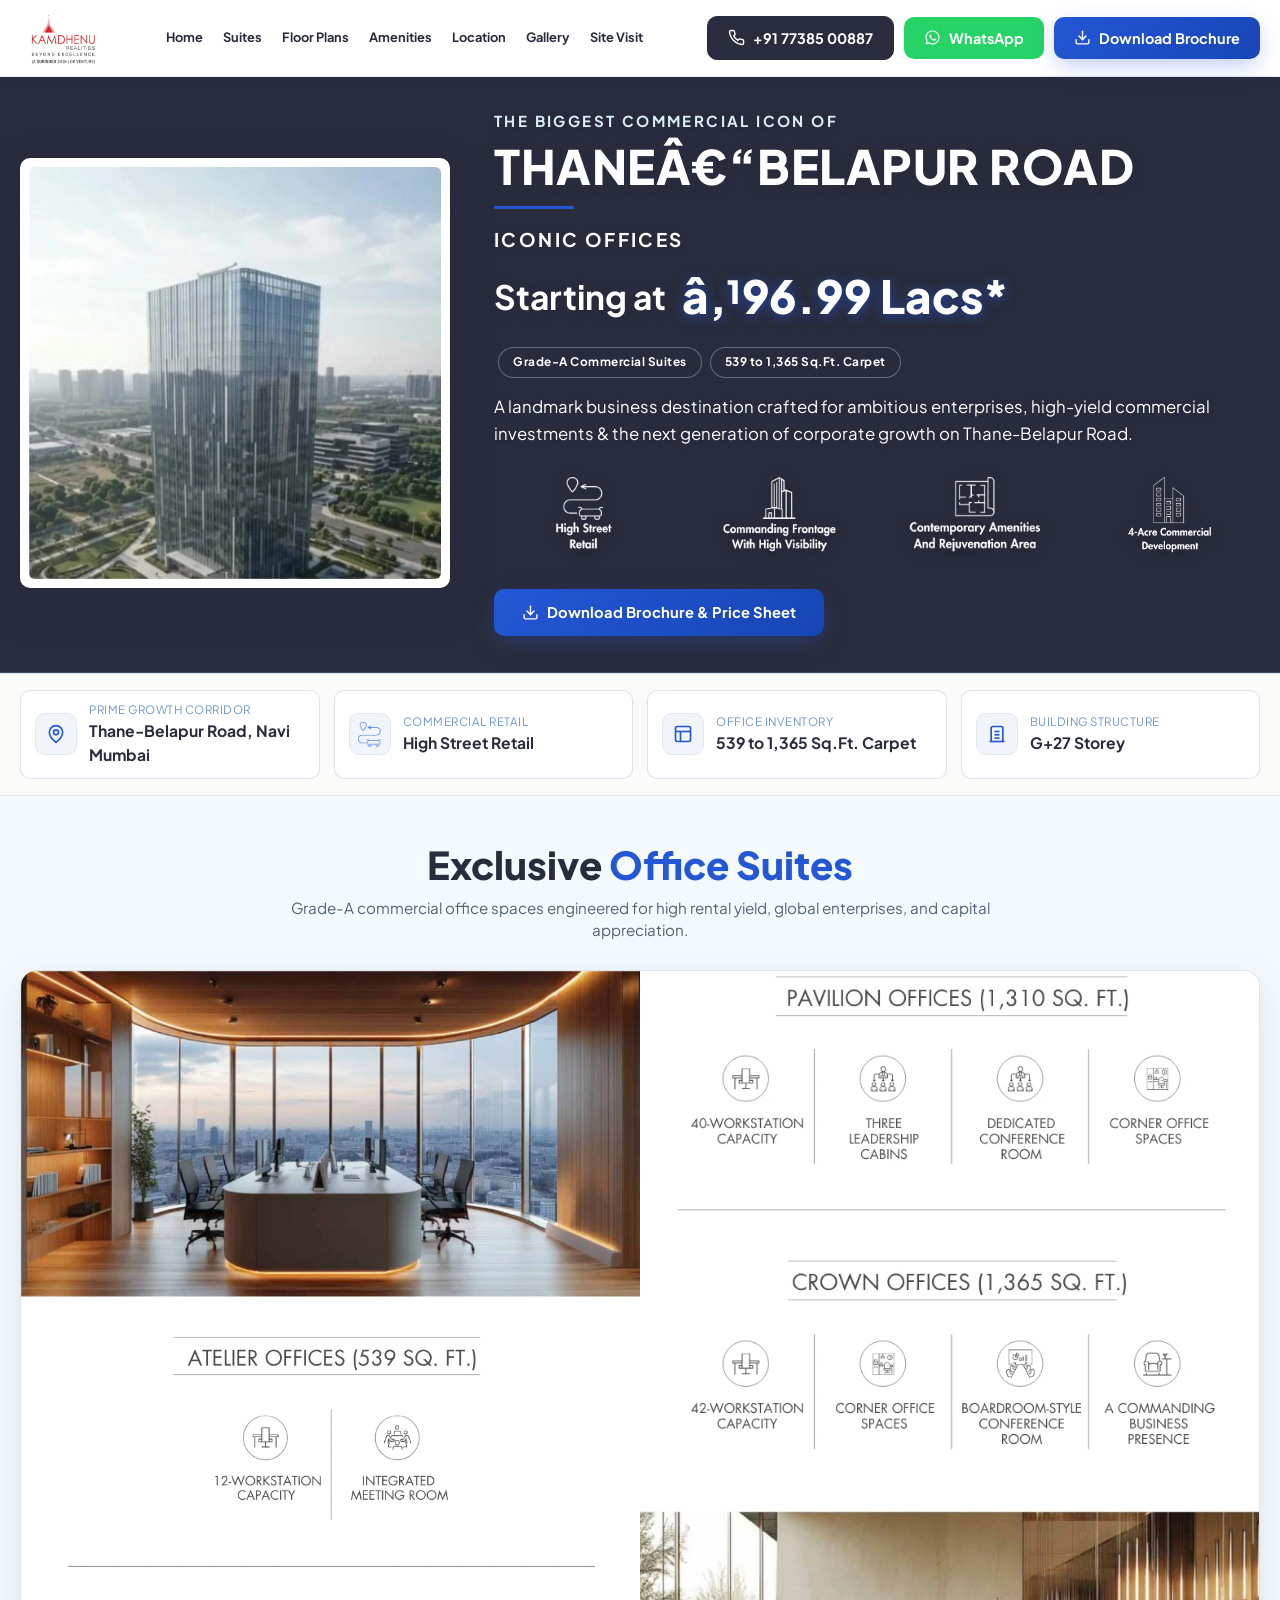
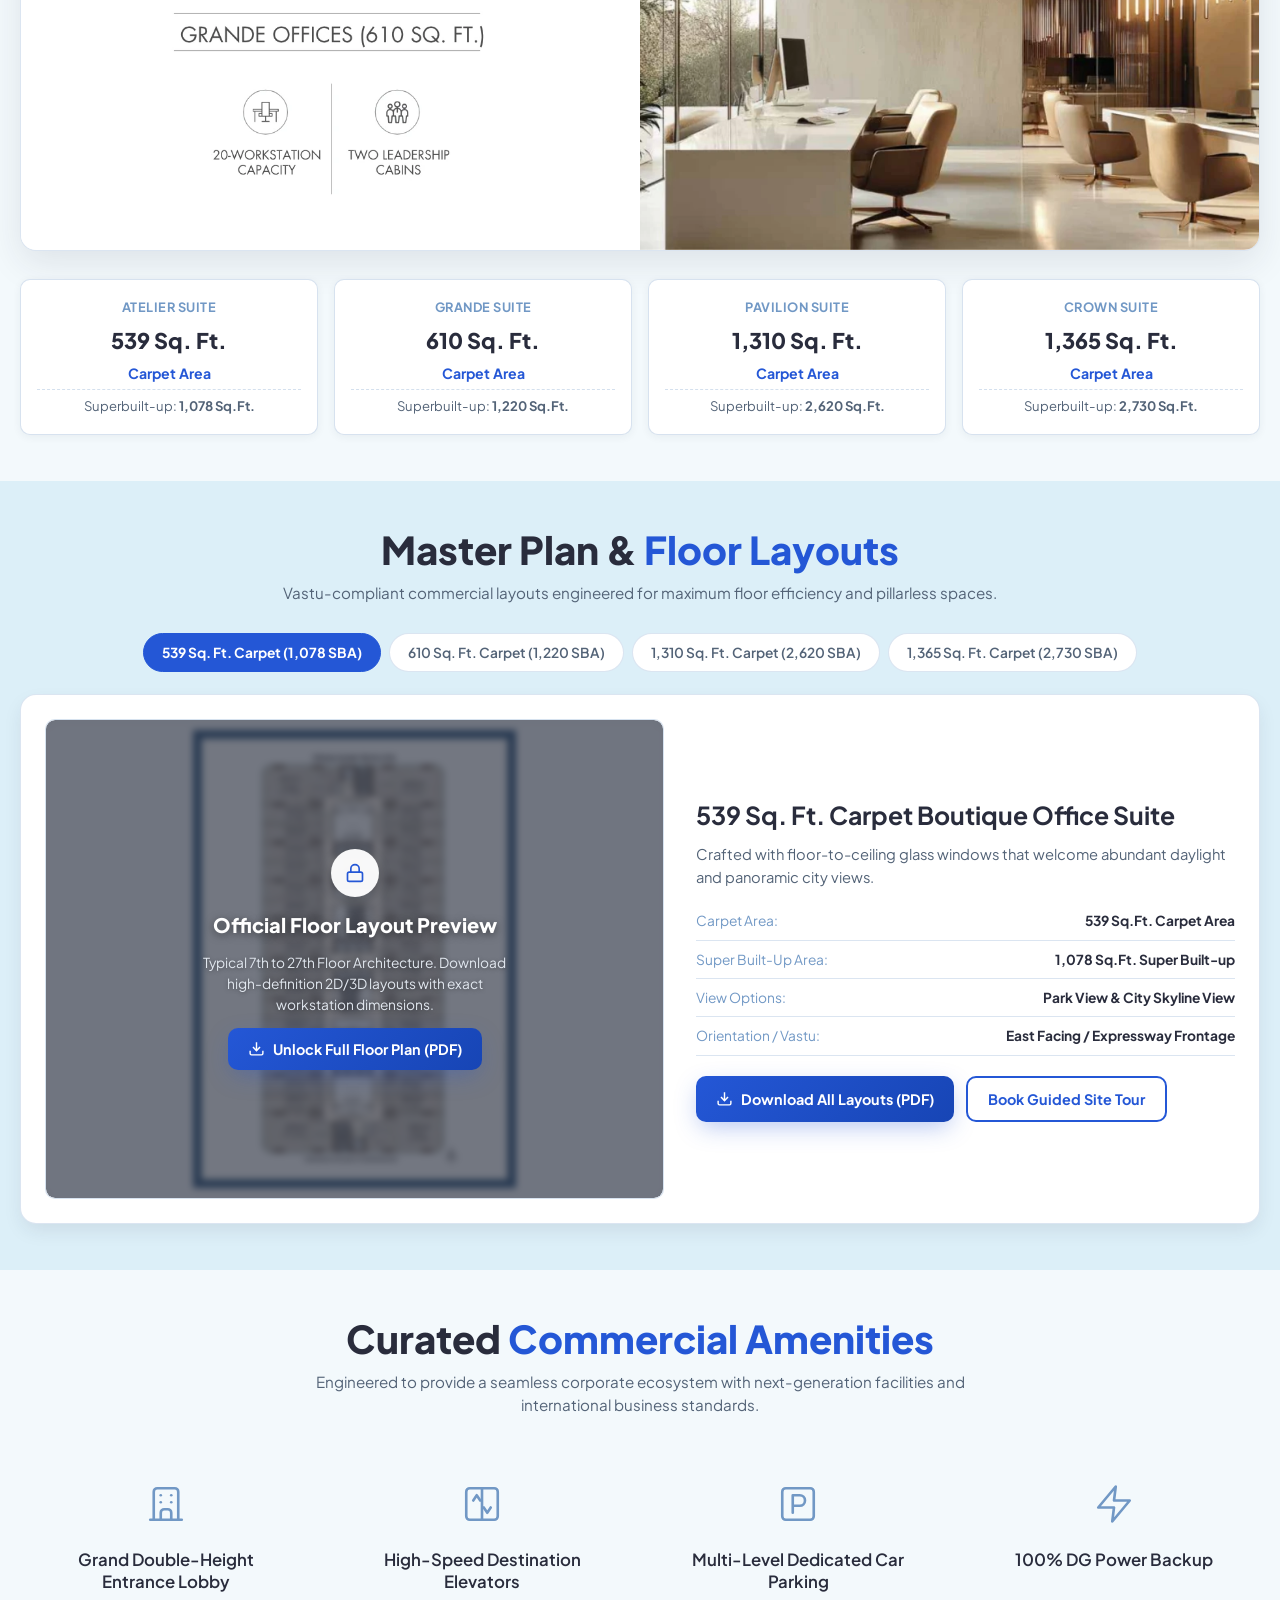
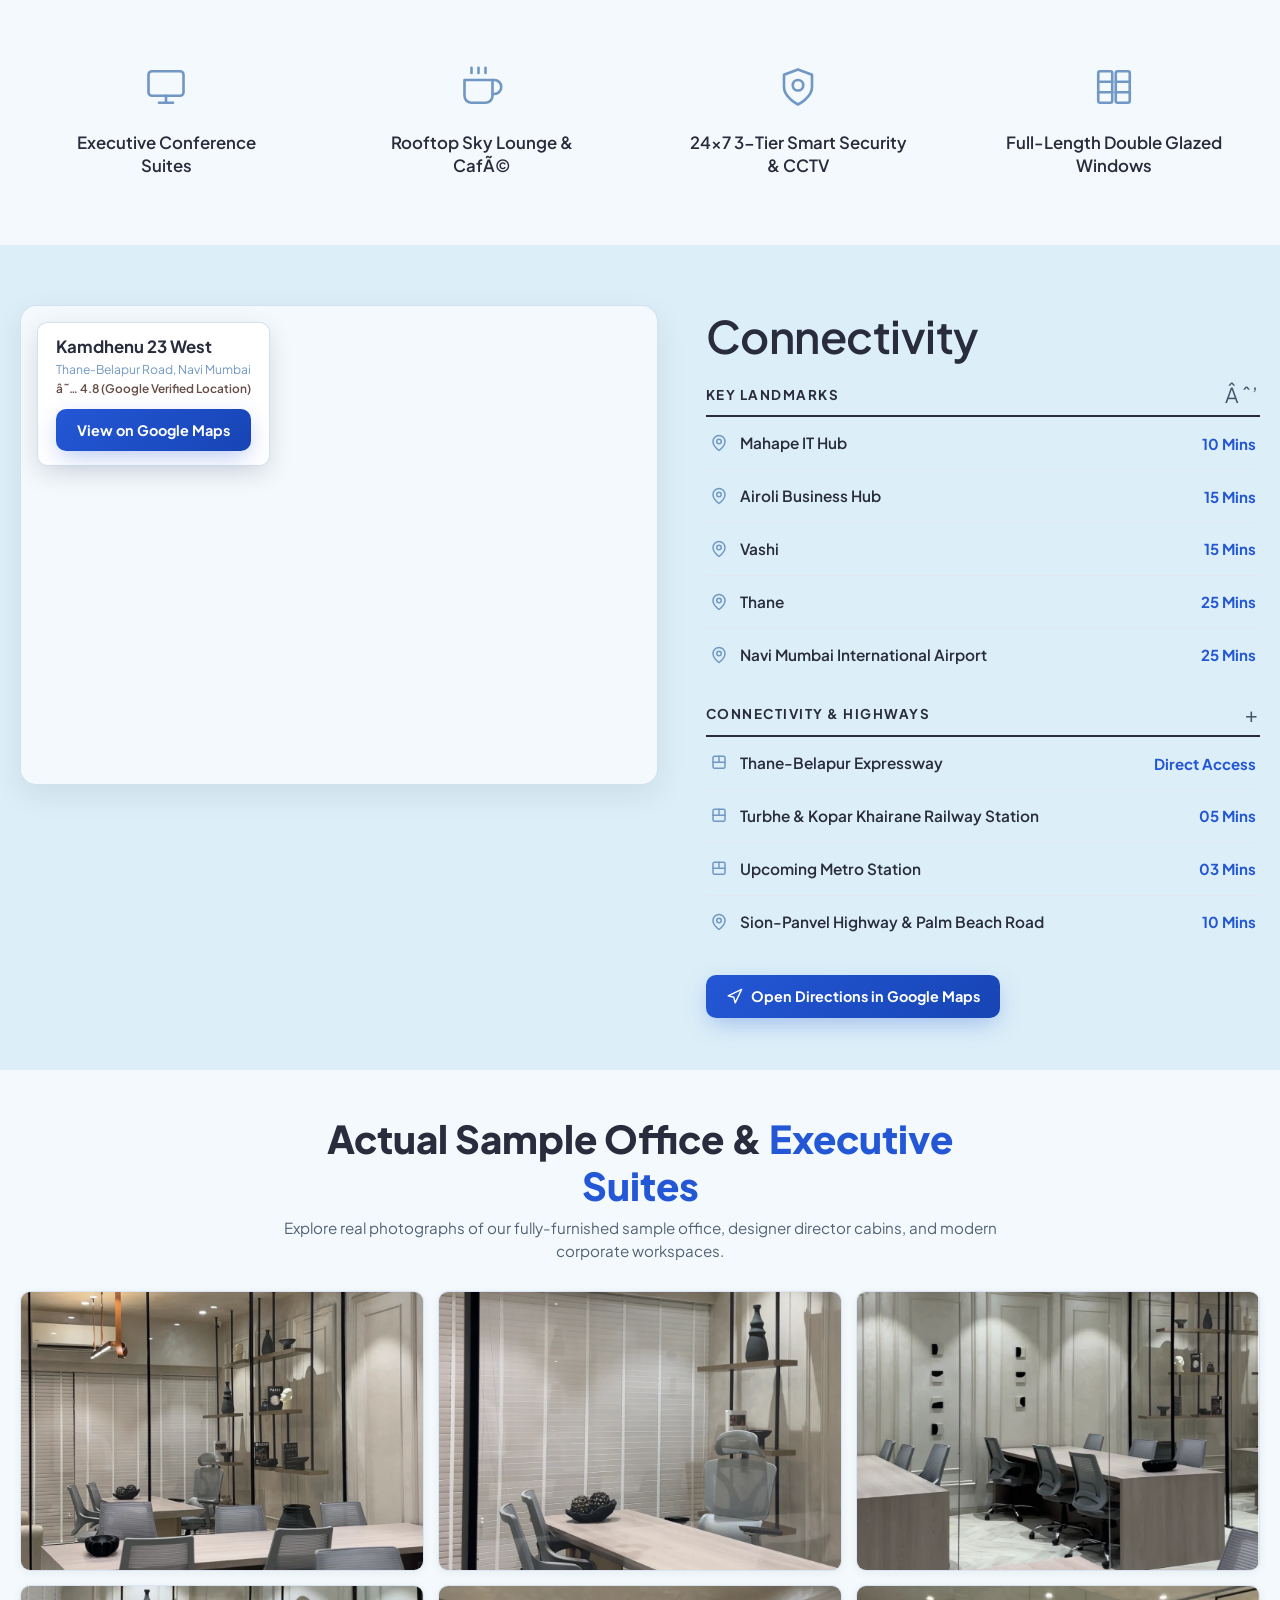
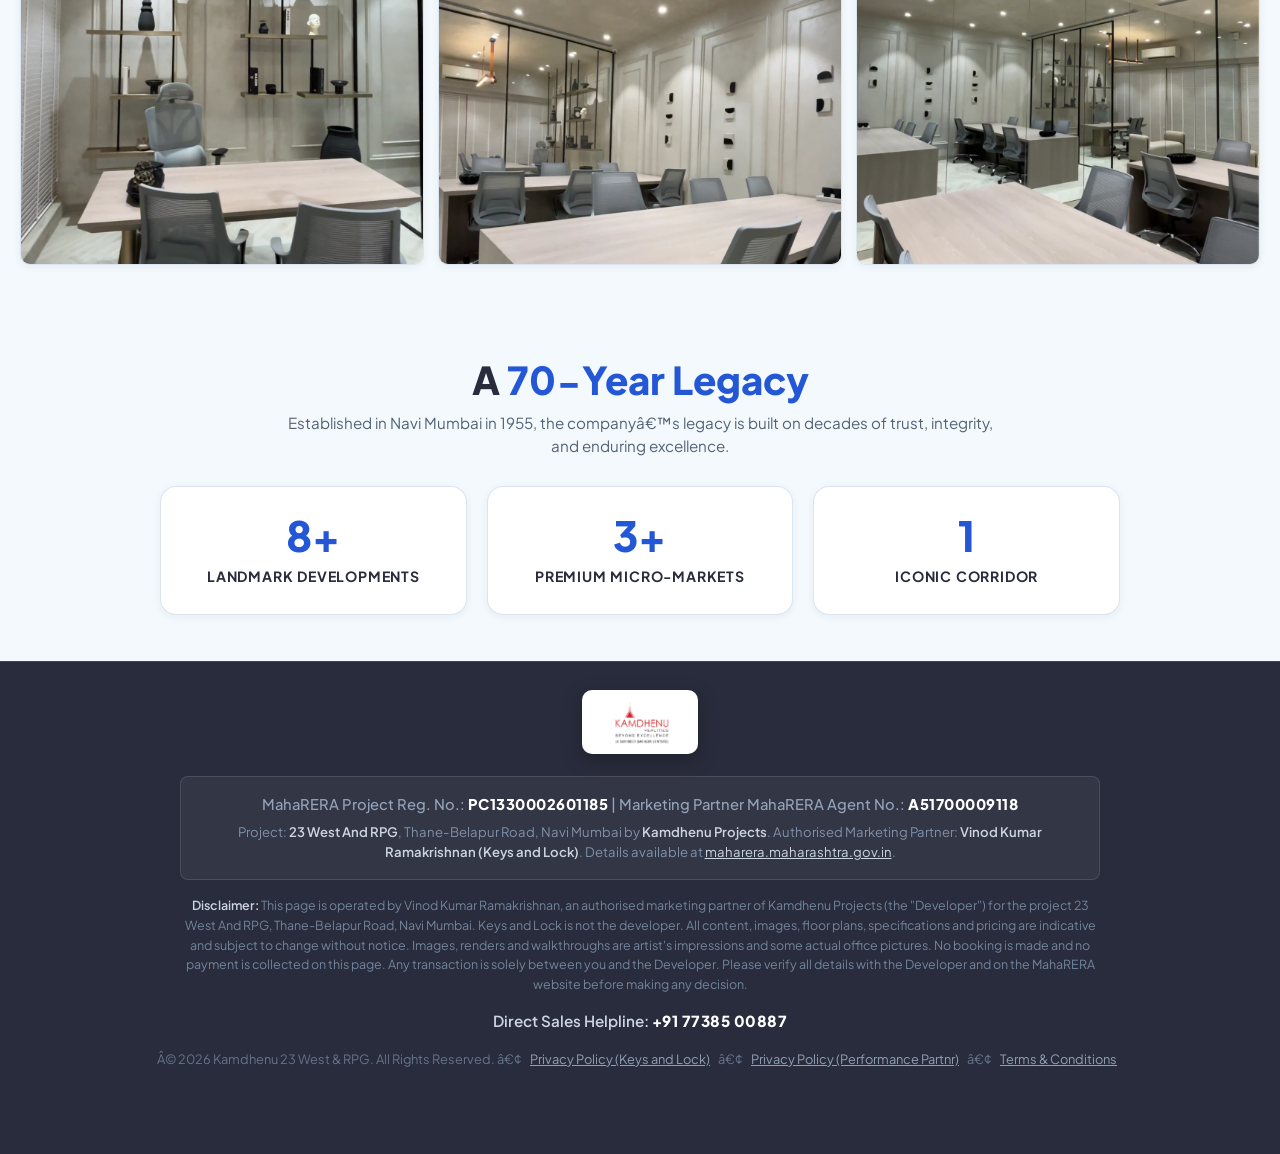
==== commit b719a302: "feat: integrate GTM (GTM-MPB4H7DB), GA4 (G-LFBTCE2RTG), and Meta Pixel (946121651414990) with Lead t" ====
--- a/index.html
+++ b/index.html
@@ -1,6 +1,42 @@
 <!DOCTYPE html>
 <html lang="en">
 <head>
+  <!-- Google Tag Manager -->
+  <script>(function(w,d,s,l,i){w[l]=w[l]||[];w[l].push({'gtm.start':
+  new Date().getTime(),event:'gtm.js'});var f=d.getElementsByTagName(s)[0],
+  j=d.createElement(s),dl=l!='dataLayer'?'&l='+l:'';j.async=true;j.src=
+  'https://www.googletagmanager.com/gtm.js?id='+i+dl;f.parentNode.insertBefore(j,f);
+  })(window,document,'script','dataLayer','GTM-MPB4H7DB');</script>
+  <!-- End Google Tag Manager -->
+
+  <!-- Google tag (gtag.js) -->
+  <script async src="https://www.googletagmanager.com/gtag/js?id=G-LFBTCE2RTG"></script>
+  <script>
+    window.dataLayer = window.dataLayer || [];
+    function gtag(){dataLayer.push(arguments);}
+    gtag('js', new Date());
+
+    gtag('config', 'G-LFBTCE2RTG');
+  </script>
+
+  <!-- Meta Pixel Code -->
+  <script>
+  !function(f,b,e,v,n,t,s)
+  {if(f.fbq)return;n=f.fbq=function(){n.callMethod?
+  n.callMethod.apply(n,arguments):n.queue.push(arguments)};
+  if(!f._fbq)f._fbq=n;n.push=n;n.loaded=!0;n.version='2.0';
+  n.queue=[];t=b.createElement(e);t.async=!0;
+  t.src=v;s=b.getElementsByTagName(e)[0];
+  s.parentNode.insertBefore(t,s)}(window, document,'script',
+  'https://connect.facebook.net/en_US/fbevents.js');
+  fbq('init', '946121651414990');
+  fbq('track', 'PageView');
+  </script>
+  <noscript><img height="1" width="1" style="display:none"
+  src="https://www.facebook.com/tr?id=946121651414990&ev=PageView&noscript=1"
+  /></noscript>
+  <!-- End Meta Pixel Code -->
+
   <meta charset="UTF-8">
   <meta name="viewport" content="width=device-width, initial-scale=1.0, maximum-scale=5.0">
   <title>Kamdhenu Business District | Iconic Commercial Offices on Thane-Belapur Road Starting ₹96.99 Lacs*</title>
@@ -21,6 +57,10 @@
   <link rel="stylesheet" href="css/style.css">
 </head>
 <body>
+  <!-- Google Tag Manager (noscript) -->
+  <noscript><iframe src="https://www.googletagmanager.com/ns.html?id=GTM-MPB4H7DB"
+  height="0" width="0" style="display:none;visibility:hidden"></iframe></noscript>
+  <!-- End Google Tag Manager (noscript) -->
 
   <!-- ==========================================
        STICKY LUXURY HEADER WITH NAVIGATION
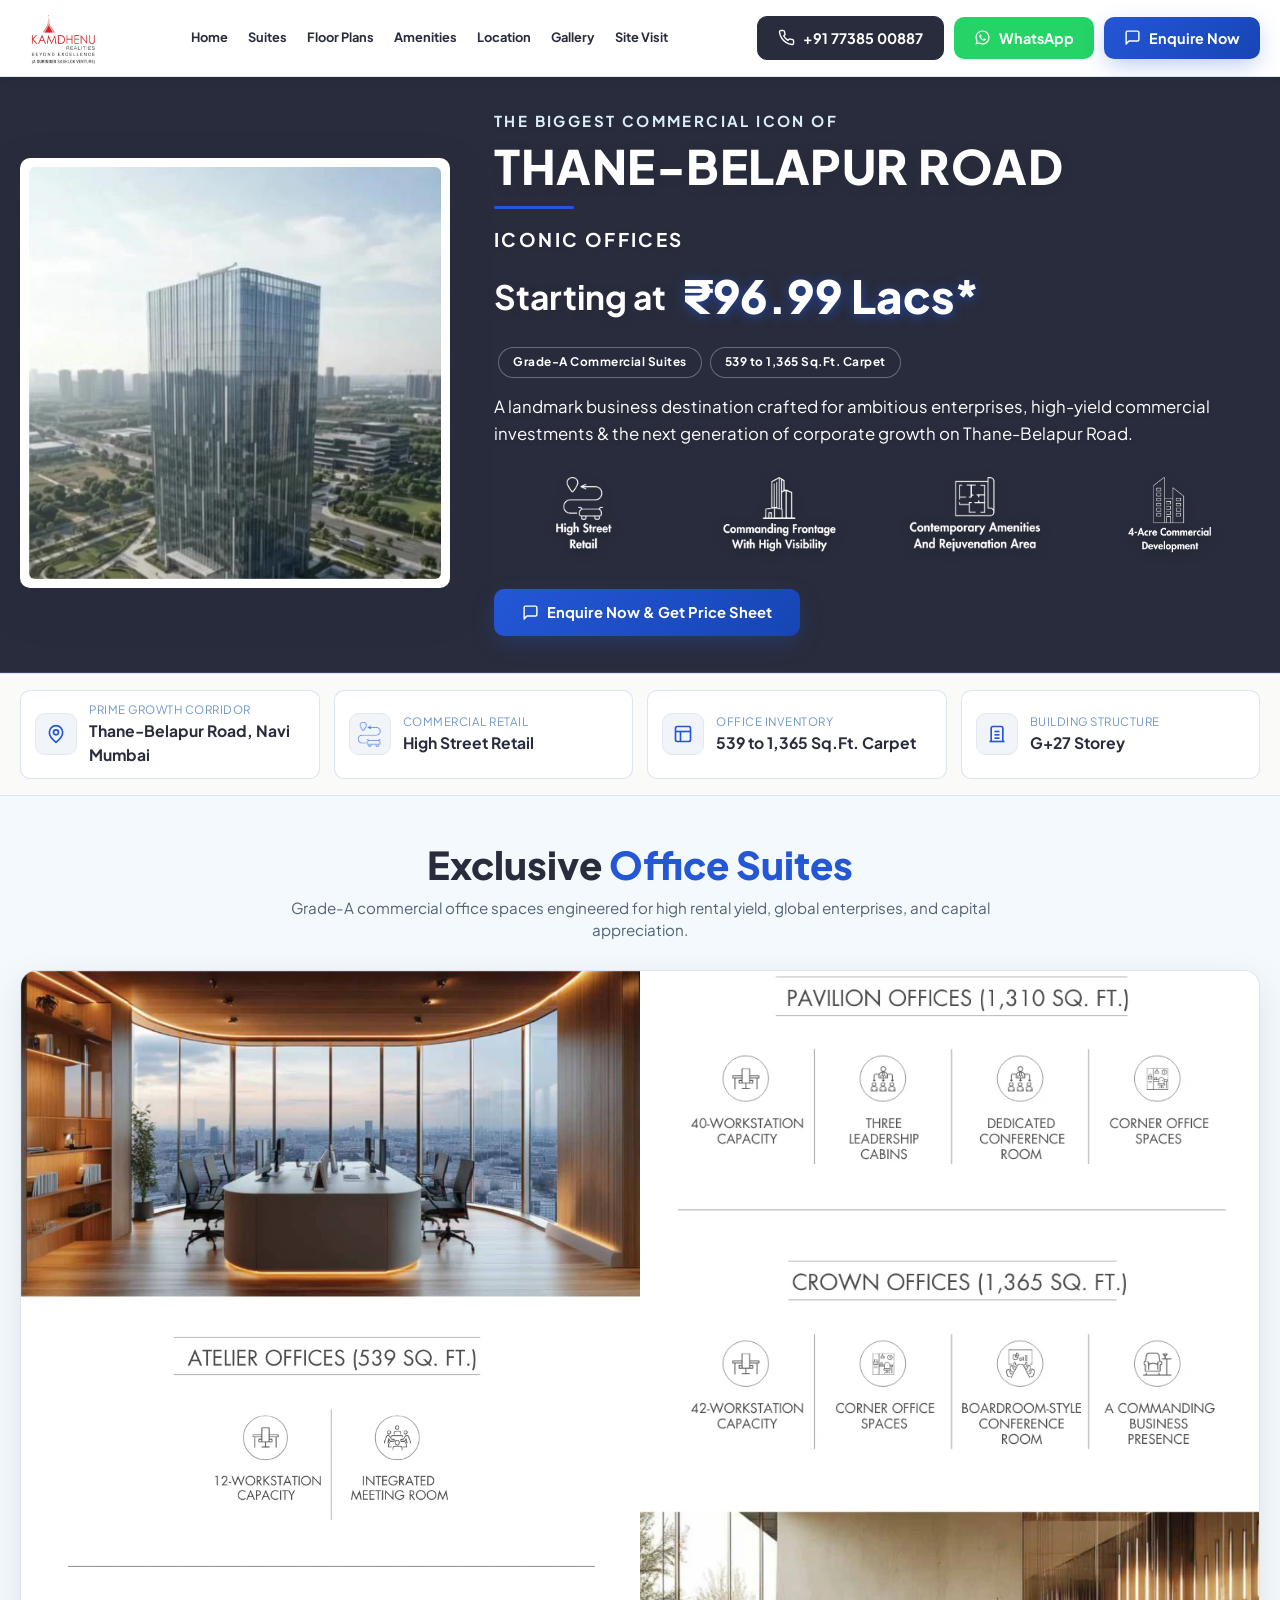
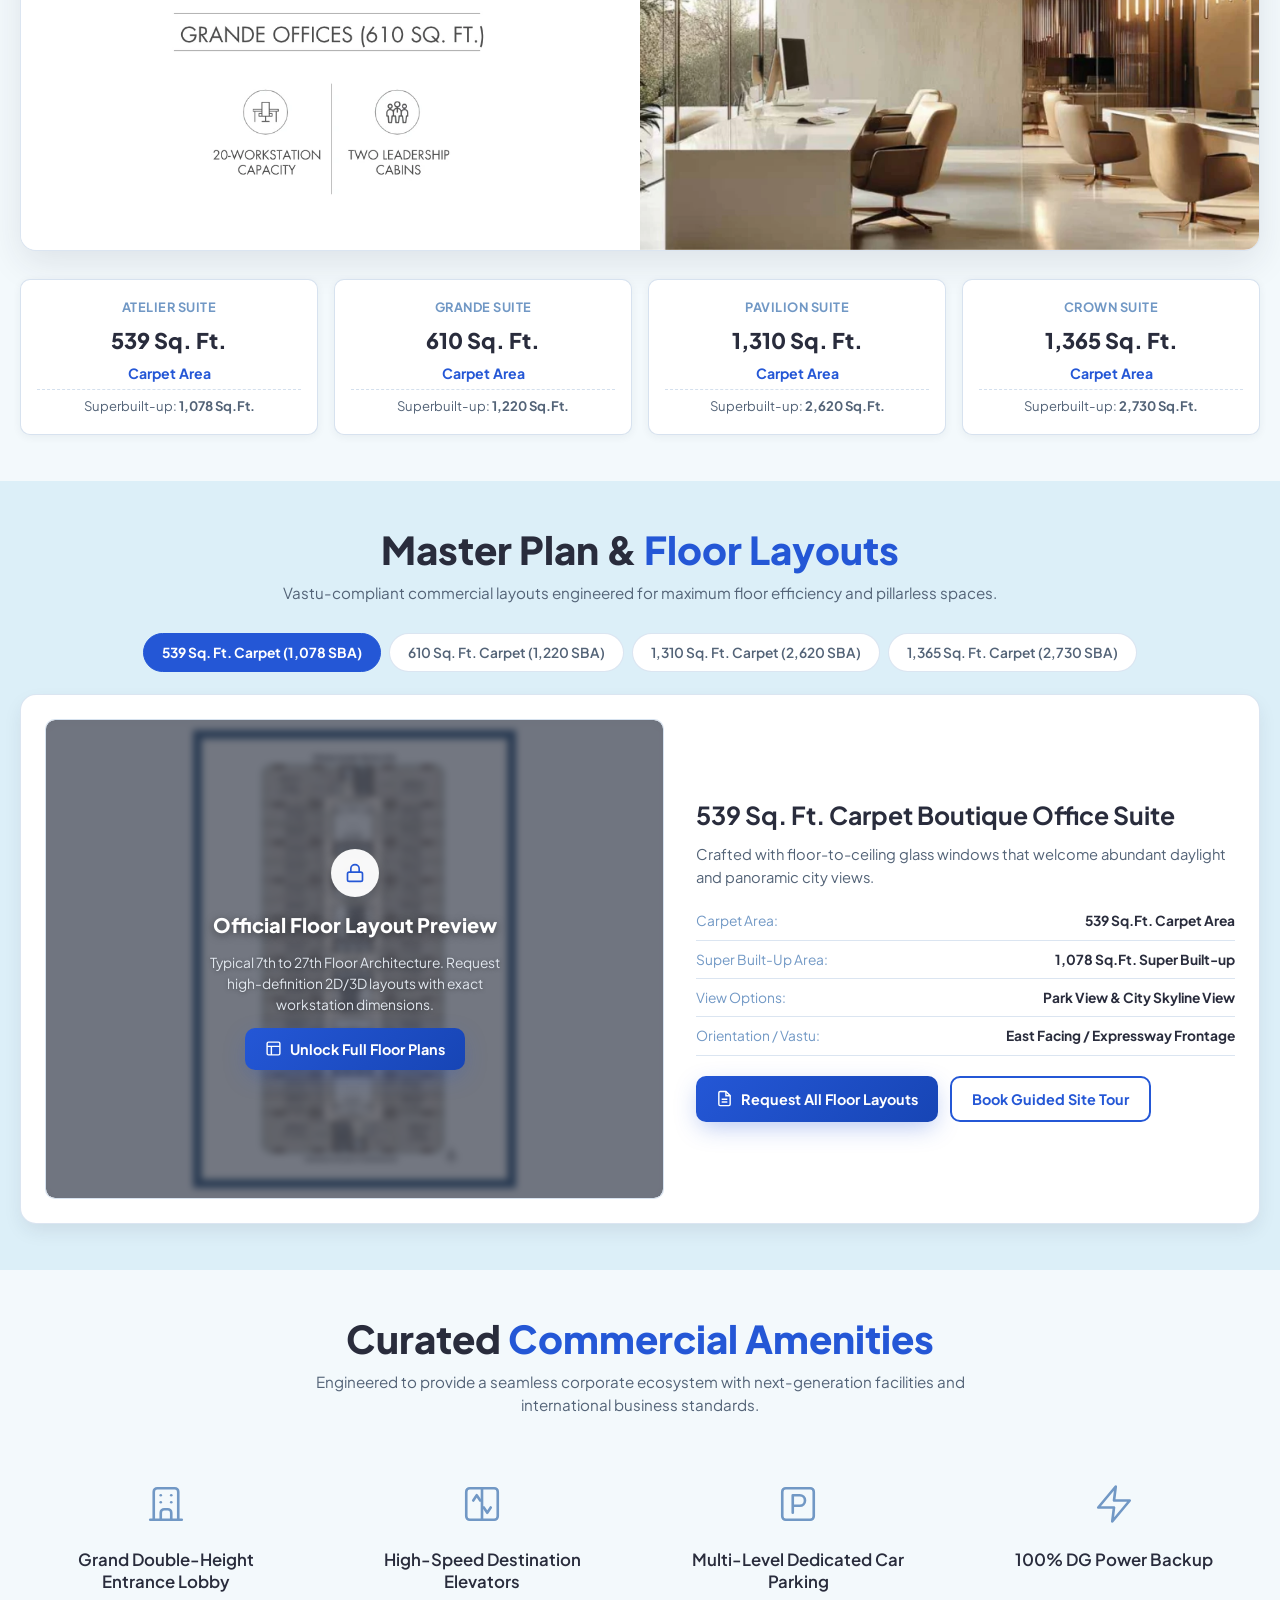
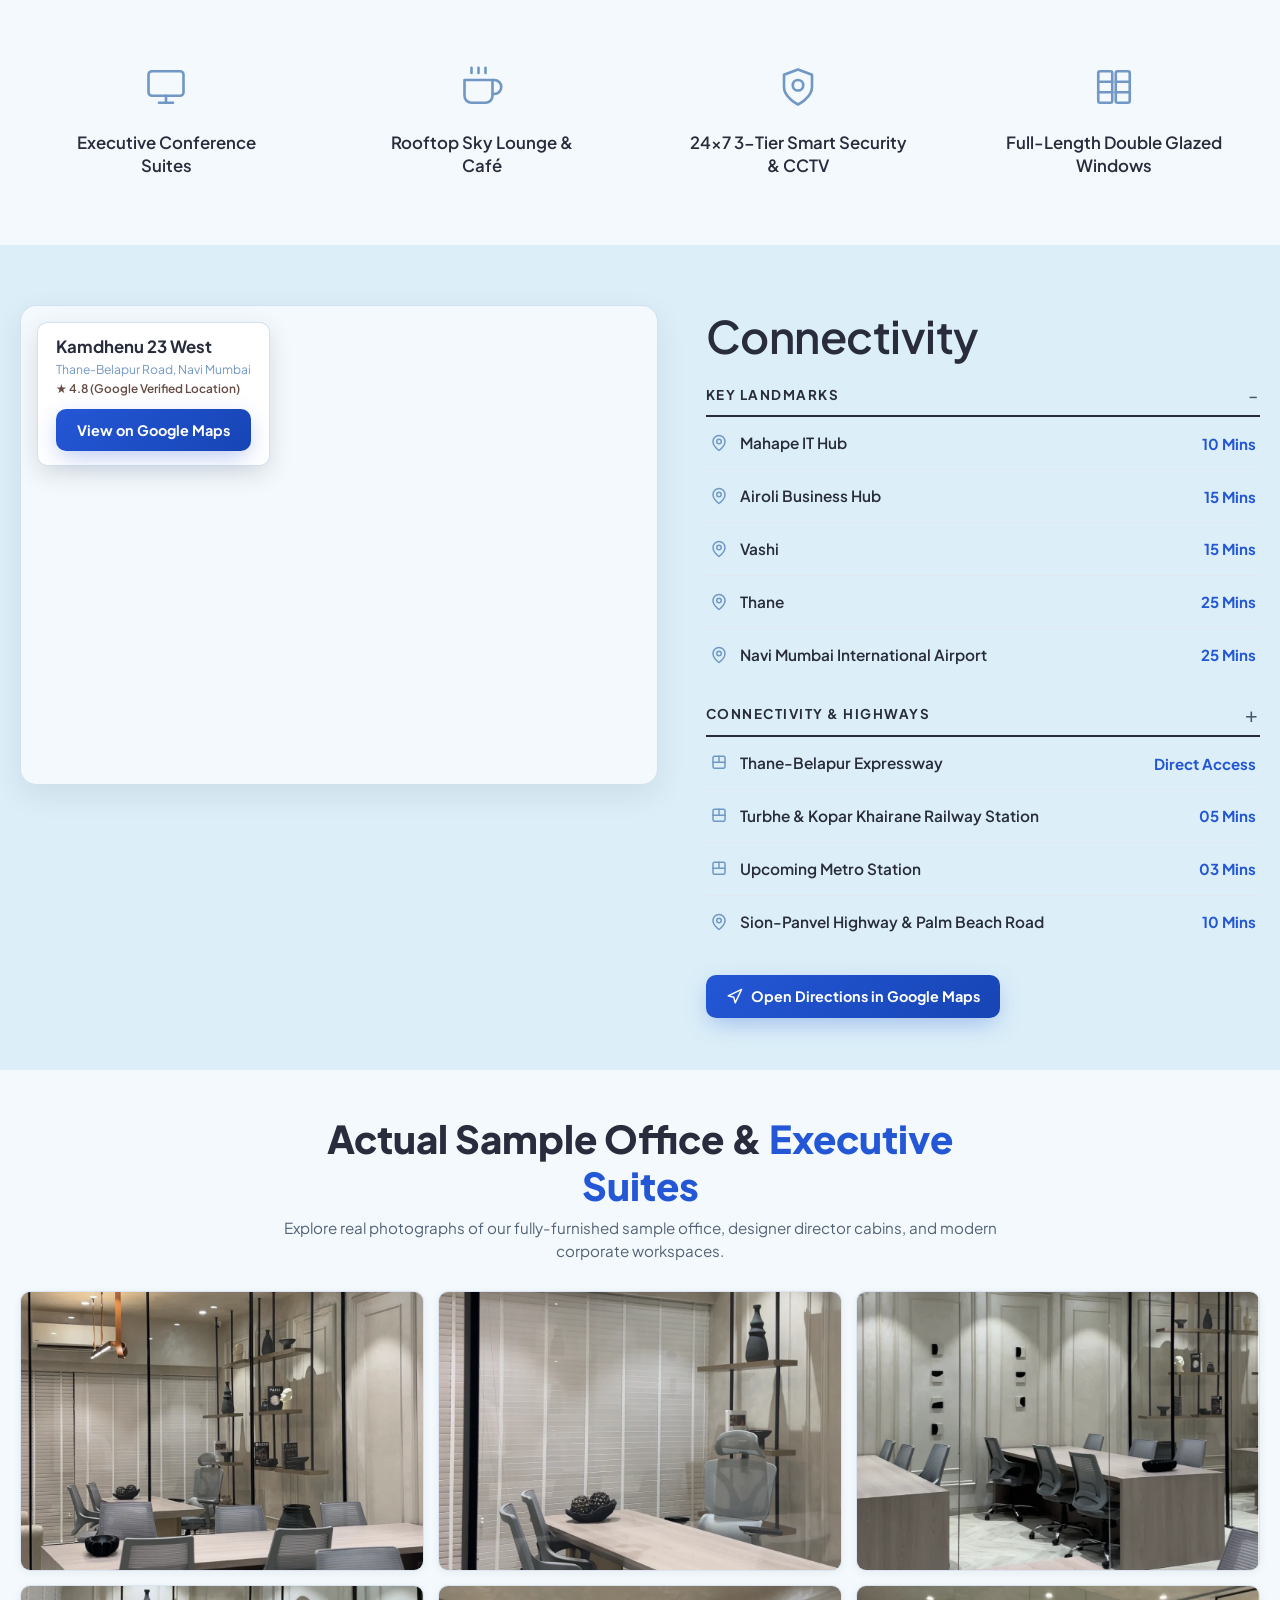
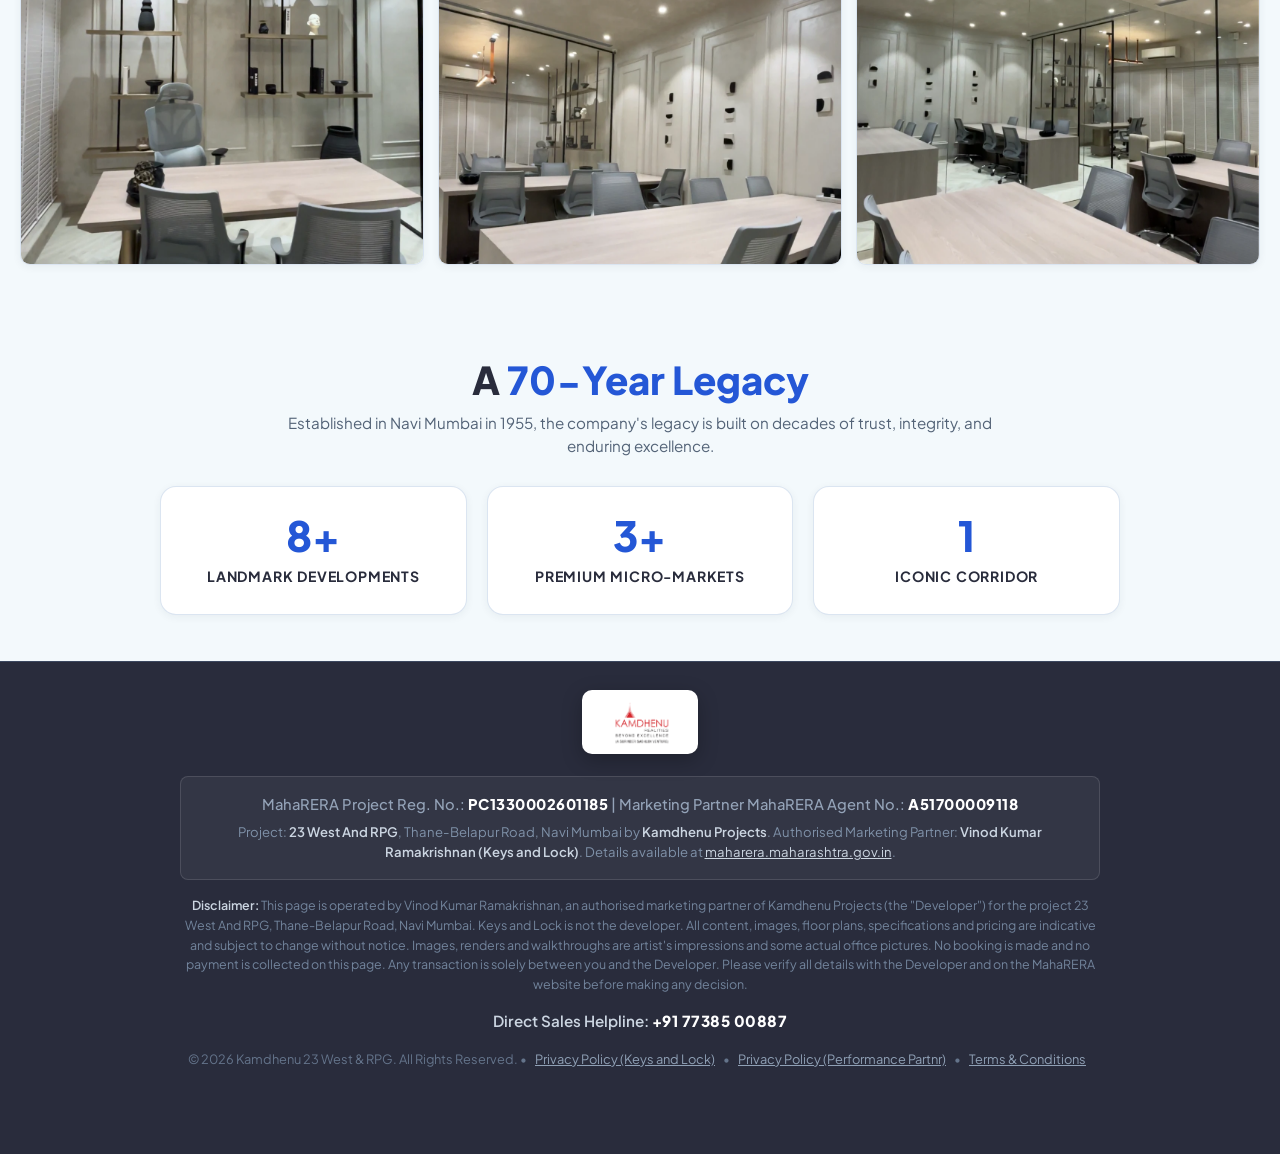
==== commit 9d997198: "fix: remove all download options, fix mobile character encoding glitches, add favicon" ====
--- a/index.html
+++ b/index.html
@@ -1,6 +1,15 @@
 <!DOCTYPE html>
 <html lang="en">
 <head>
+  <meta charset="UTF-8">
+  <meta http-equiv="Content-Type" content="text/html; charset=utf-8">
+  <meta name="viewport" content="width=device-width, initial-scale=1.0, maximum-scale=5.0">
+  
+  <!-- Favicon -->
+  <link rel="icon" type="image/jpeg" href="images/favicon.jpg">
+  <link rel="shortcut icon" type="image/jpeg" href="images/favicon.jpg">
+  <link rel="apple-touch-icon" href="images/favicon.jpg">
+
   <!-- Google Tag Manager -->
   <script>(function(w,d,s,l,i){w[l]=w[l]||[];w[l].push({'gtm.start':
   new Date().getTime(),event:'gtm.js'});var f=d.getElementsByTagName(s)[0],
@@ -36,13 +45,10 @@
   src="https://www.facebook.com/tr?id=946121651414990&ev=PageView&noscript=1"
   /></noscript>
   <!-- End Meta Pixel Code -->
-
-  <meta charset="UTF-8">
-  <meta name="viewport" content="width=device-width, initial-scale=1.0, maximum-scale=5.0">
-  <title>Kamdhenu Business District | Iconic Commercial Offices on Thane-Belapur Road Starting ₹96.99 Lacs*</title>
+  <title>Kamdhenu Business District | Iconic Commercial Offices on Thane-Belapur Road Starting Rs. 96.99 Lacs*</title>
   
   <!-- SEO & Conversion Meta Tags -->
-  <meta name="description" content="Kamdhenu Business District, Thane-Belapur Road. Pre-Launch Iconic Offices Starting at ₹96.99 Lacs*. Prime growth corridor, smart investments & high ROI business ecosystem.">
+  <meta name="description" content="Kamdhenu Business District, Thane-Belapur Road. Pre-Launch Iconic Offices Starting at Rs. 96.99 Lacs*. Prime growth corridor, smart investments & high ROI business ecosystem.">
   <meta name="keywords" content="kamdhenu business district, commercial offices thane belapur road, navi mumbai real estate, office space investment">
   <meta name="theme-color" content="#292C3C">
 
@@ -102,13 +108,11 @@
         </a>
 
         <!-- Trigger Modal CTA -->
-        <button class="btn btn-gold btn-pulse" data-open-modal data-context="brochure">
+        <button class="btn btn-gold btn-pulse" data-open-modal data-context="enquiry">
           <svg viewBox="0 0 24 24" fill="none" stroke="currentColor" stroke-width="2" stroke-linecap="round" stroke-linejoin="round">
-            <path d="M21 15v4a2 2 0 0 1-2 2H5a2 2 0 0 1-2-2v-4"/>
-            <polyline points="7 10 12 15 17 10"/>
-            <line x1="12" y1="15" x2="12" y2="3"/>
+            <path d="M21 15a2 2 0 0 1-2 2H7l-4 4V5a2 2 0 0 1 2-2h14a2 2 0 0 1 2 2z"/>
           </svg>
-          <span>Download Brochure</span>
+          <span>Enquire Now</span>
         </button>
 
         <!-- Mobile Menu Hamburger Button -->
@@ -143,13 +147,13 @@
         <!-- Right Column: Commercial Headline, Pricing, Description & Badges -->
         <div class="hero-commercial-right">
           <div class="commercial-kicker">THE BIGGEST COMMERCIAL ICON OF</div>
-          <h1 class="commercial-headline">THANE–BELAPUR ROAD</h1>
+          <h1 class="commercial-headline">THANE-BELAPUR ROAD</h1>
           <div class="commercial-gold-divider"></div>
           <div class="commercial-subkicker">ICONIC OFFICES</div>
           
           <div class="commercial-price-wrap">
             <span class="price-start-text">Starting at</span>
-            <span class="price-gold-val">₹96.99 Lacs*</span>
+            <span class="price-gold-val">&#8377;96.99 Lacs*</span>
             <div class="commercial-tags-inline">
               <span class="hero-tag-pill">Grade-A Commercial Suites</span>
               <span class="hero-tag-pill">539 to 1,365 Sq.Ft. Carpet</span>
@@ -178,13 +182,11 @@
 
           <!-- High-Converting Action Buttons for Google Ads -->
           <div class="commercial-cta-row">
-            <button class="btn btn-gold btn-pulse" data-open-modal data-context="brochure">
+            <button class="btn btn-gold btn-pulse" data-open-modal data-context="pricing">
               <svg viewBox="0 0 24 24" fill="none" stroke="currentColor" stroke-width="2" stroke-linecap="round" stroke-linejoin="round">
-                <path d="M21 15v4a2 2 0 0 1-2 2H5a2 2 0 0 1-2-2v-4"/>
-                <polyline points="7 10 12 15 17 10"/>
-                <line x1="12" y1="15" x2="12" y2="3"/>
-              </svg>
-              <span>Download Brochure &amp; Price Sheet</span>
+                <path d="M21 15a2 2 0 0 1-2 2H7l-4 4V5a2 2 0 0 1 2-2h14a2 2 0 0 1 2 2z"/>
+              </svg>
+              <span>Enquire Now &amp; Get Price Sheet</span>
             </button>
           </div>
 
@@ -339,14 +341,14 @@
                 </svg>
               </div>
               <h4 style="color:#ffffff; font-size:1.25rem; font-weight:800; font-family:var(--font-serif); text-shadow:0 2px 8px rgba(0,0,0,0.5);">Official Floor Layout Preview</h4>
-              <p style="color:#e2e8f0; font-size:0.86rem; max-width:320px; text-shadow:0 1px 4px rgba(0,0,0,0.4);">Typical 7th to 27th Floor Architecture. Download high-definition 2D/3D layouts with exact workstation dimensions.</p>
+              <p style="color:#e2e8f0; font-size:0.86rem; max-width:320px; text-shadow:0 1px 4px rgba(0,0,0,0.4);">Typical 7th to 27th Floor Architecture. Request high-definition 2D/3D layouts with exact workstation dimensions.</p>
               <button class="btn btn-gold" data-open-modal data-context="floorplan">
                 <svg viewBox="0 0 24 24" fill="none" stroke="currentColor" stroke-width="2">
-                  <path d="M21 15v4a2 2 0 0 1-2 2H5a2 2 0 0 1-2-2v-4"/>
-                  <polyline points="7 10 12 15 17 10"/>
-                  <line x1="12" y1="15" x2="12" y2="3"/>
+                  <rect width="18" height="18" x="3" y="3" rx="2" ry="2"/>
+                  <line x1="3" y1="9" x2="21" y2="9"/>
+                  <line x1="9" y1="21" x2="9" y2="9"/>
                 </svg>
-                <span>Unlock Full Floor Plan (PDF)</span>
+                <span>Unlock Full Floor Plans</span>
               </button>
             </div>
           </div>
@@ -378,11 +380,12 @@
             <div style="display:flex; gap:12px; flex-wrap:wrap;">
               <button class="btn btn-gold" data-open-modal data-context="floorplan">
                 <svg viewBox="0 0 24 24" fill="none" stroke="currentColor" stroke-width="2">
-                  <path d="M21 15v4a2 2 0 0 1-2 2H5a2 2 0 0 1-2-2v-4"/>
-                  <polyline points="7 10 12 15 17 10"/>
-                  <line x1="12" y1="15" x2="12" y2="3"/>
+                  <path d="M14 2H6a2 2 0 0 0-2 2v16a2 2 0 0 0 2 2h12a2 2 0 0 0 2-2V8z"/>
+                  <polyline points="14 2 14 8 20 8"/>
+                  <line x1="16" y1="13" x2="8" y2="13"/>
+                  <line x1="16" y1="17" x2="8" y2="17"/>
                 </svg>
-                <span>Download All Layouts (PDF)</span>
+                <span>Request All Floor Layouts</span>
               </button>
               <button class="btn btn-outline-gold" data-open-modal data-context="sitevisit">
                 <span>Book Guided Site Tour</span>
@@ -467,7 +470,7 @@
             <div class="amenity-minimal-title">Executive Conference Suites</div>
           </div>
 
-          <!-- 6: Rooftop Sky Lounge & Café -->
+          <!-- 6: Rooftop Sky Lounge & Caf&eacute; -->
           <div class="amenity-minimal-item">
             <div class="amenity-minimal-icon">
               <svg viewBox="0 0 24 24" fill="none" stroke="currentColor" stroke-width="1.6" stroke-linecap="round" stroke-linejoin="round">
@@ -478,7 +481,7 @@
                 <line x1="14" y1="1" x2="14" y2="4"/>
               </svg>
             </div>
-            <div class="amenity-minimal-title">Rooftop Sky Lounge &amp; Café</div>
+            <div class="amenity-minimal-title">Rooftop Sky Lounge &amp; Caf&eacute;</div>
           </div>
 
           <!-- 7: 3-Tier Security & CCTV -->
@@ -534,7 +537,7 @@
                 <div>
                   <div class="map-pill-title">Kamdhenu 23 West</div>
                   <div class="map-pill-sub">Thane-Belapur Road, Navi Mumbai</div>
-                  <div class="map-pill-rating">★ 4.8 (Google Verified Location)</div>
+                  <div class="map-pill-rating">&#9733; 4.8 (Google Verified Location)</div>
                 </div>
                 <a href="https://maps.app.goo.gl/4aSwiTzsVWc56rYP6?g_st=awb" target="_blank" rel="noopener noreferrer" class="btn btn-gold btn-sm">
                   View on Google Maps
@@ -551,7 +554,7 @@
             <div class="connectivity-group">
               <div class="connectivity-group-header">
                 <span>KEY LANDMARKS</span>
-                <span class="group-toggle-icon">−</span>
+                <span class="group-toggle-icon">-</span>
               </div>
 
               <div class="connectivity-table">
@@ -737,7 +740,7 @@
       <div class="container">
         <div class="section-header reveal-item">
           <h2 class="section-title">A <span class="text-gold">70-Year Legacy</span></h2>
-          <p class="section-subtitle">Established in Navi Mumbai in 1955, the company’s legacy is built on decades of trust, integrity, and enduring excellence.</p>
+          <p class="section-subtitle">Established in Navi Mumbai in 1955, the company's legacy is built on decades of trust, integrity, and enduring excellence.</p>
         </div>
 
         <div class="trust-grid reveal-item">
@@ -790,9 +793,9 @@
       </p>
 
       <p style="color: #64748b; font-size: 0.8rem; margin-top: 16px; line-height: 1.6;">
-        © 2026 Kamdhenu 23 West &amp; RPG. All Rights Reserved. • 
-        <a href="privacy-policy.html" style="color: #8fa0b5; text-decoration: underline; margin: 0 6px;">Privacy Policy (Keys and Lock)</a> • 
-        <a href="privacy-policy-pp.html" style="color: #8fa0b5; text-decoration: underline; margin: 0 6px;">Privacy Policy (Performance Partnr)</a> • 
+        &copy; 2026 Kamdhenu 23 West &amp; RPG. All Rights Reserved. &bull; 
+        <a href="privacy-policy.html" style="color: #8fa0b5; text-decoration: underline; margin: 0 6px;">Privacy Policy (Keys and Lock)</a> &bull; 
+        <a href="privacy-policy-pp.html" style="color: #8fa0b5; text-decoration: underline; margin: 0 6px;">Privacy Policy (Performance Partnr)</a> &bull; 
         <a href="terms-conditions.html" style="color: #8fa0b5; text-decoration: underline; margin: 0 6px;">Terms &amp; Conditions</a>
       </p>
     </div>
@@ -816,8 +819,8 @@
           <div class="modal-logo-wrap">
             <img src="images/logo.webp" alt="Kamdhenu Realities - Beyond Excellence" class="modal-form-logo" loading="lazy" decoding="async">
           </div>
-          <h3 id="modalDynamicTitle">Download Official Project Brochure</h3>
-          <p id="modalDynamicSubtitle">Get instant access to complete floor layouts, cost breakdown &amp; payment plans.</p>
+          <h3 id="modalDynamicTitle">Enquire for Project Pricing &amp; Details</h3>
+          <p id="modalDynamicSubtitle">Get complete floor layouts, verified cost breakdown &amp; payment plans.</p>
         </div>
 
         <form id="modalLeadForm" class="lead-form">
@@ -858,22 +861,21 @@
               </svg>
               <select name="modalConfig" required>
                 <option value="" disabled selected>Select Office Size Preference</option>
-                <option value="539 Sq.Ft. Carpet (1,078 SBA)">539 Sq.Ft. Carpet (1,078 SBA) – Park View (₹96.99 Lacs+)</option>
-                <option value="539 Sq.Ft. Carpet (1,078 SBA)">539 Sq.Ft. Carpet (1,078 SBA) – City View (₹99.99 Lacs+)</option>
-                <option value="610 Sq.Ft. Carpet (1,220 SBA)">610 Sq.Ft. Carpet (1,220 SBA) – Executive Suite (₹1.11 Cr.+)</option>
-                <option value="1310 Sq.Ft. Carpet (2,620 SBA)">1,310 Sq.Ft. Carpet (2,620 SBA) – Corporate Suite (₹2.49 Cr.+)</option>
-                <option value="1365 Sq.Ft. Carpet (2,730 SBA)">1,365 Sq.Ft. Carpet (2,730 SBA) – Iconic Suite (₹2.59 Cr.+)</option>
+                <option value="539 Sq.Ft. Carpet (1,078 SBA)">539 Sq.Ft. Carpet (1,078 SBA) - Park View (&#8377;96.99 Lacs+)</option>
+                <option value="539 Sq.Ft. Carpet (1,078 SBA)">539 Sq.Ft. Carpet (1,078 SBA) - City View (&#8377;99.99 Lacs+)</option>
+                <option value="610 Sq.Ft. Carpet (1,220 SBA)">610 Sq.Ft. Carpet (1,220 SBA) - Executive Suite (&#8377;1.11 Cr.+)</option>
+                <option value="1310 Sq.Ft. Carpet (2,620 SBA)">1,310 Sq.Ft. Carpet (2,620 SBA) - Corporate Suite (&#8377;2.49 Cr.+)</option>
+                <option value="1365 Sq.Ft. Carpet (2,730 SBA)">1,365 Sq.Ft. Carpet (2,730 SBA) - Iconic Suite (&#8377;2.59 Cr.+)</option>
               </select>
             </div>
           </div>
 
           <button type="submit" class="btn btn-gold btn-submit">
-            <svg viewBox="0 0 24 24" fill="none" stroke="currentColor" stroke-width="2">
-              <path d="M21 15v4a2 2 0 0 1-2 2H5a2 2 0 0 1-2-2v-4"/>
-              <polyline points="7 10 12 15 17 10"/>
-              <line x1="12" y1="15" x2="12" y2="3"/>
+            <svg viewBox="0 0 24 24" fill="none" stroke="currentColor" stroke-width="2" stroke-linecap="round" stroke-linejoin="round">
+              <line x1="22" y1="2" x2="11" y2="13"/>
+              <polygon points="22 2 15 22 11 13 2 9 22 2"/>
             </svg>
-            <span>Instant Download &amp; Send to WhatsApp</span>
+            <span>Submit &amp; Send to WhatsApp</span>
           </button>
 
           <div class="form-privacy-note">
@@ -881,7 +883,7 @@
               <rect width="18" height="11" x="3" y="11" rx="2" ry="2"/>
               <path d="M7 11V7a5 5 0 0 1 10 0v4"/>
             </svg>
-            <span>No Spam • Direct Priority Relationship Manager</span>
+            <span>No Spam &bull; Direct Priority Relationship Manager</span>
           </div>
 
           <p style="font-size: 0.72rem; color: var(--text-muted); text-align: center; margin-top: 10px; line-height: 1.45;">
@@ -899,7 +901,7 @@
         </div>
         <h3 style="font-family:var(--font-serif); font-size:1.5rem; color:#ffffff; margin-bottom:8px;">Thank You!</h3>
         <p style="color:var(--text-muted); font-size:0.92rem; margin-bottom:20px;">
-          Your brochure and detailed price sheet are downloading now. Our senior property advisor will contact you on WhatsApp with verified unit inventory.
+          Your inquiry has been received successfully. Our senior commercial advisor will contact you on WhatsApp with verified unit inventory & price sheets.
         </p>
         <a href="https://wa.me/917738500887?text=Hello%2C%20I%20have%20submitted%20my%20inquiry%20for%20Kamdhenu%20Business%20District.%20Please%20connect%20me%20with%20a%20commercial%20advisor." target="_blank" rel="noopener noreferrer" class="btn btn-whatsapp" style="width:100%;">
           <svg viewBox="0 0 24 24" fill="currentColor">
@@ -918,7 +920,7 @@
     <div class="toast-avatar">KD</div>
     <div class="toast-text">
       <strong id="toastPersonName">Rajesh M. (Vashi)</strong><br>
-      <span id="toastActionText">just downloaded the 539 Sq.Ft. cost sheet</span>
+      <span id="toastActionText">just enquired for 539 Sq.Ft. suite pricing</span>
       <span id="toastTimeAgo" class="time-ago">2 mins ago</span>
     </div>
   </div>
@@ -942,11 +944,10 @@
         <span>WhatsApp</span>
       </a>
 
-      <button class="mobile-bar-btn mobile-bar-enquire" data-open-modal data-context="brochure">
-        <svg viewBox="0 0 24 24" fill="none" stroke="currentColor" stroke-width="2">
-          <path d="M21 15v4a2 2 0 0 1-2 2H5a2 2 0 0 1-2-2v-4"/>
-          <polyline points="7 10 12 15 17 10"/>
-          <line x1="12" y1="15" x2="12" y2="3"/>
+      <button class="mobile-bar-btn mobile-bar-enquire" data-open-modal data-context="pricing">
+        <svg viewBox="0 0 24 24" fill="none" stroke="currentColor" stroke-width="2" stroke-linecap="round" stroke-linejoin="round">
+          <path d="M20.59 13.41l-7.17 7.17a2 2 0 0 1-2.83 0L2 12V2h10l8.59 8.59a2 2 0 0 1 0 2.82z"/>
+          <line x1="7" y1="7" x2="7.01" y2="7"/>
         </svg>
         <span>Get Price</span>
       </button>
--- a/css/style.css
+++ b/css/style.css
@@ -305,9 +305,10 @@
   transform-origin: center center;
 }
 
-/* Download brochure icon gentle bouncing animation */
+/* Primary CTA enquiry icon subtle animation */
 .btn-pulse svg,
-[data-context="brochure"] svg,
+[data-context="enquiry"] svg,
+[data-context="pricing"] svg,
 .btn-gold svg {
   animation: iconDownloadBounce 2.2s ease-in-out infinite;
   transform-origin: center center;
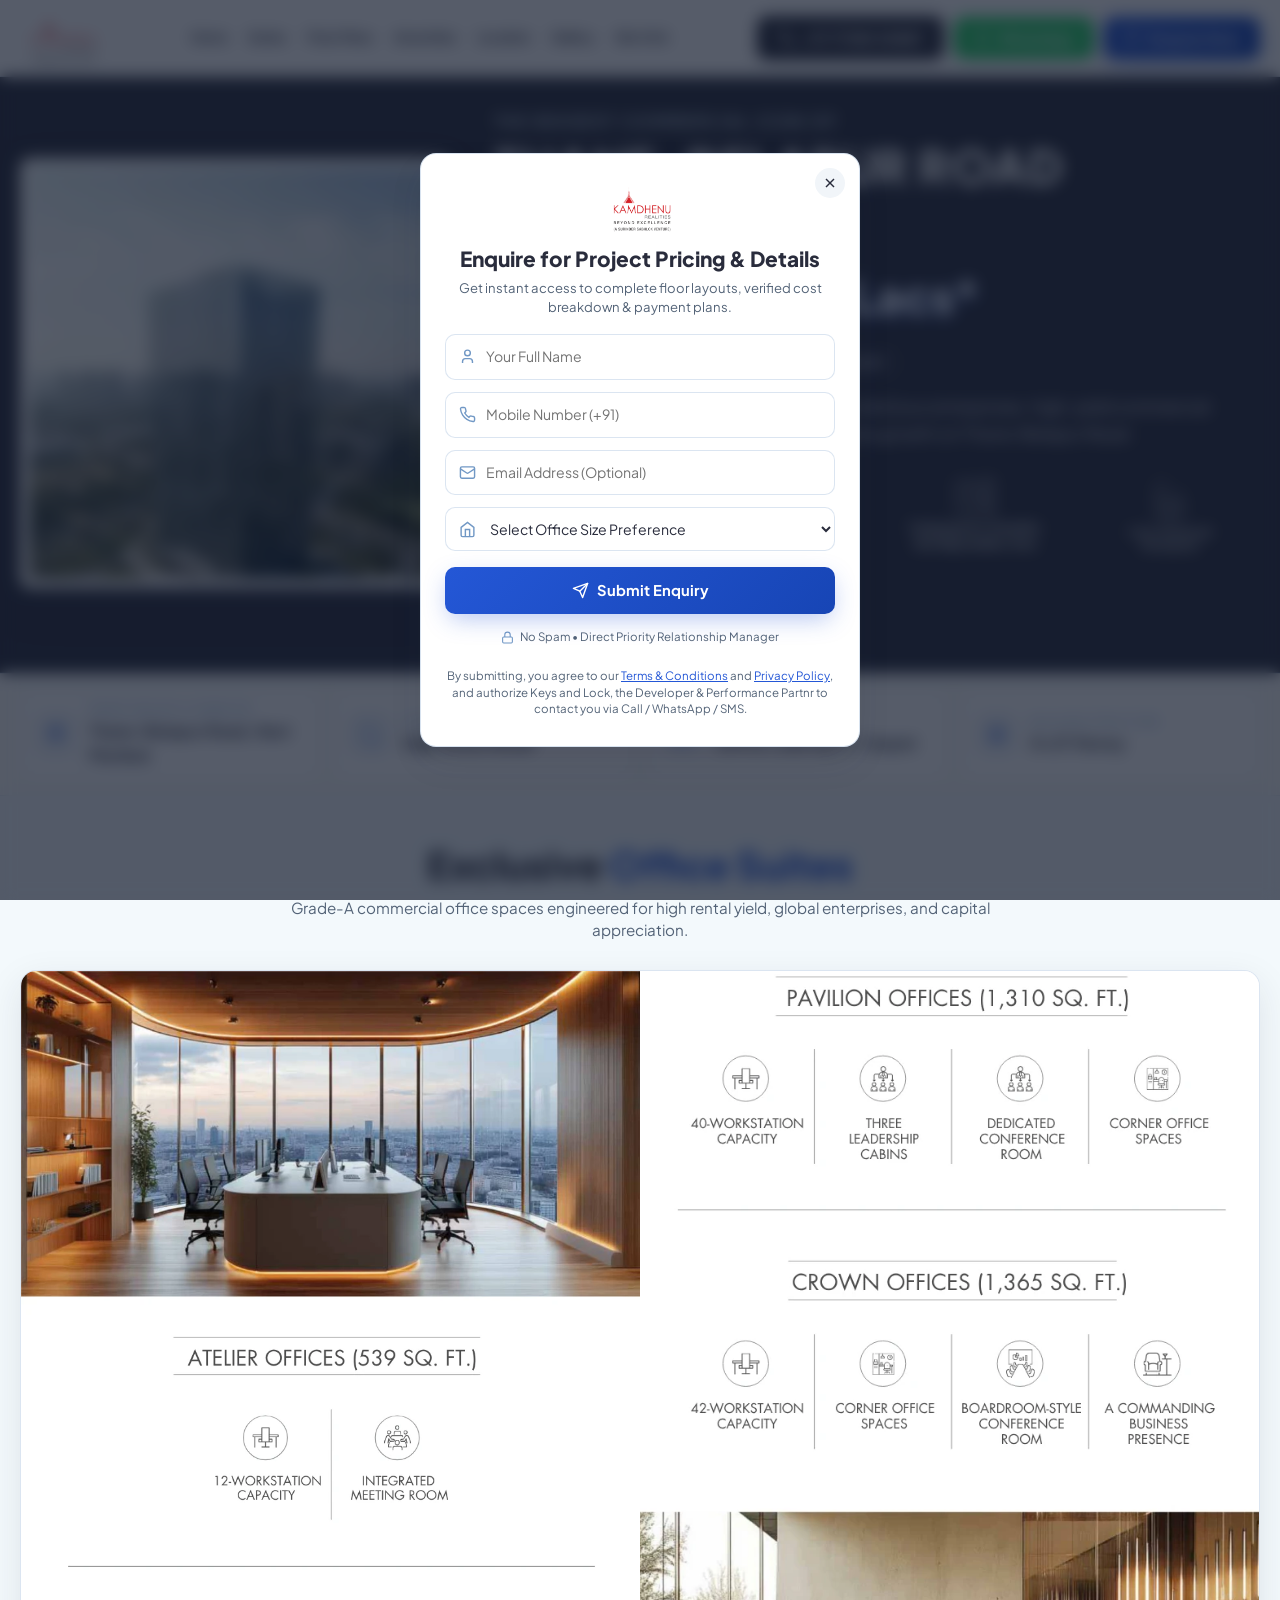
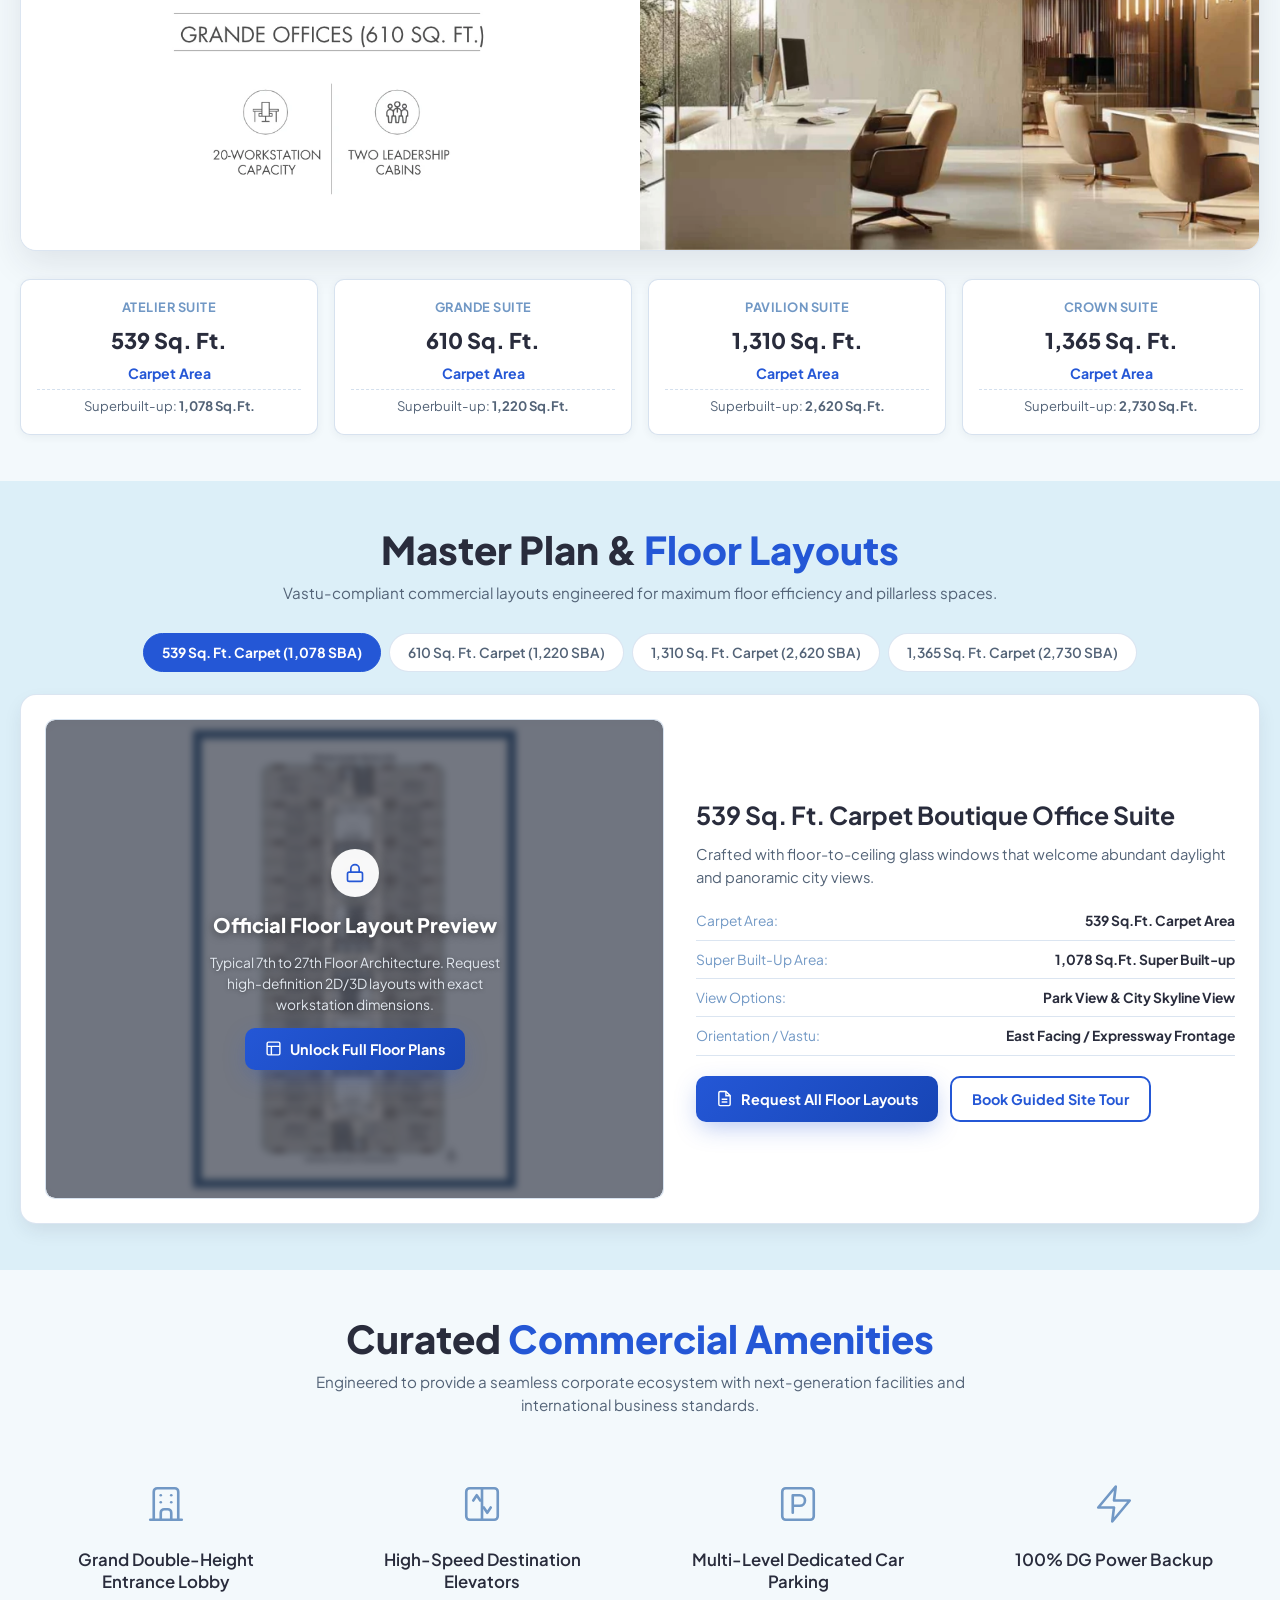
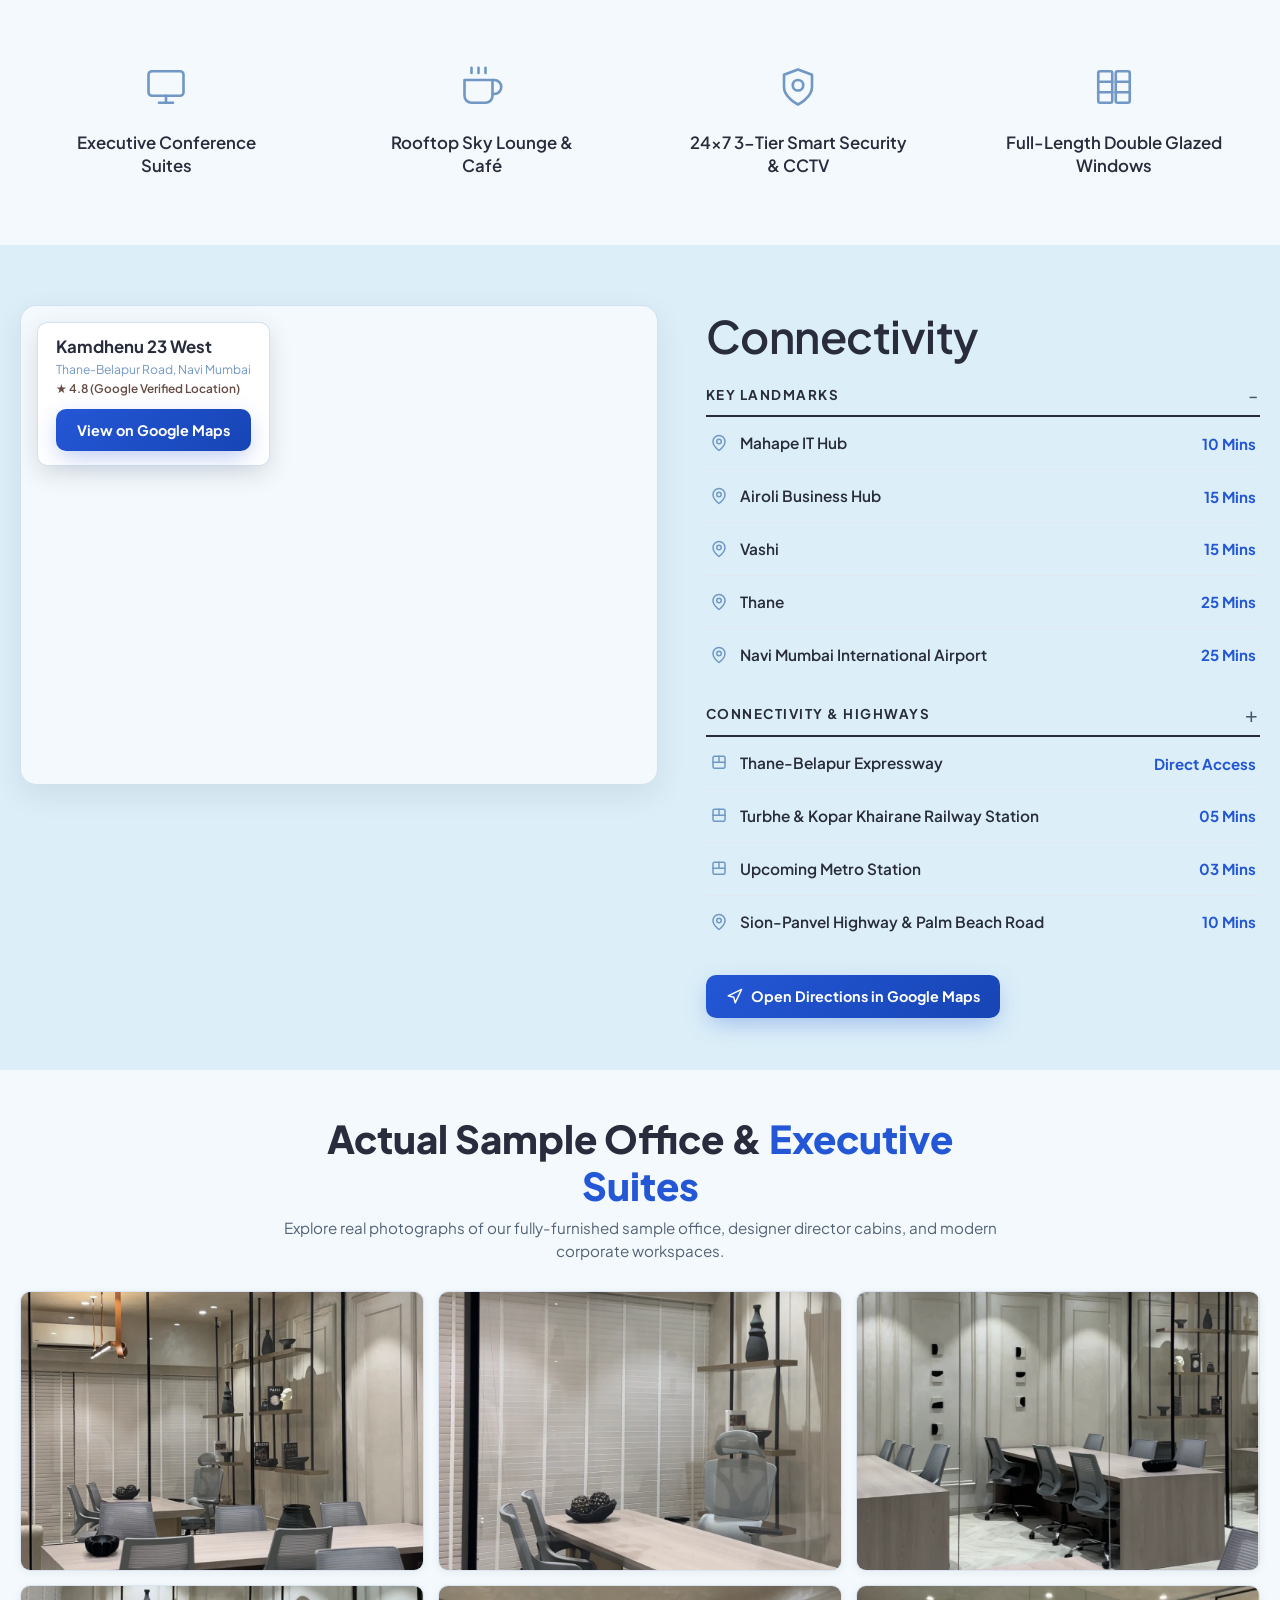
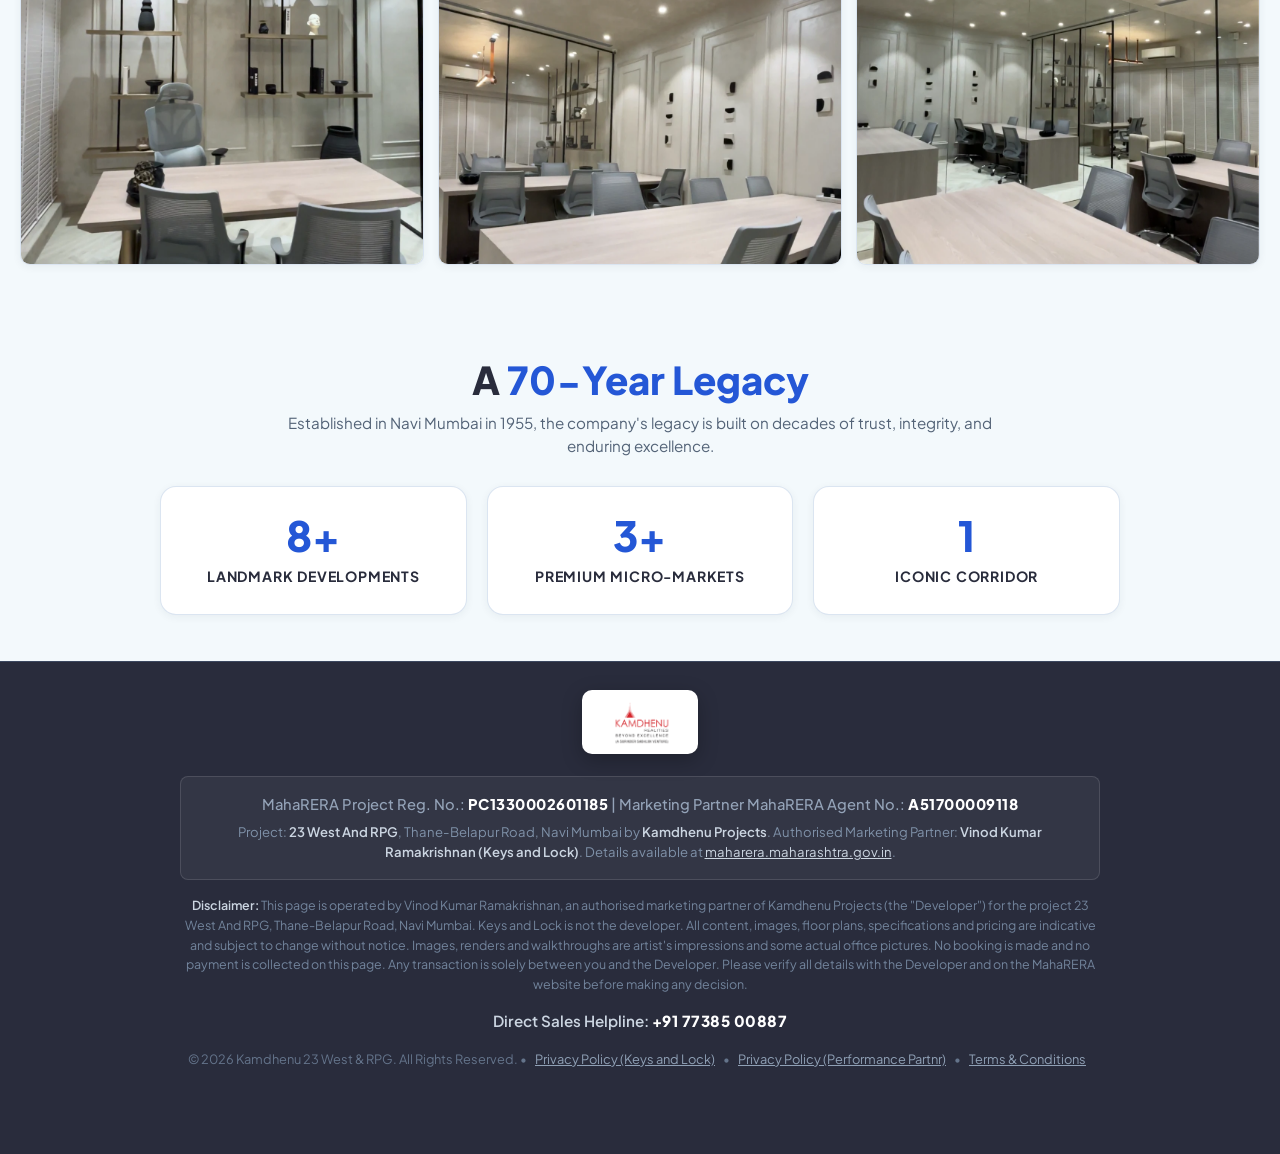
==== commit 9eb88914: "feat: replace whatsapp CTA in modal with thank-you card, add auto-popup after 5.5s or on scroll to a" ====
--- a/index.html
+++ b/index.html
@@ -875,7 +875,7 @@
               <line x1="22" y1="2" x2="11" y2="13"/>
               <polygon points="22 2 15 22 11 13 2 9 22 2"/>
             </svg>
-            <span>Submit &amp; Send to WhatsApp</span>
+            <span>Submit Enquiry</span>
           </button>
 
           <div class="form-privacy-note">
@@ -899,16 +899,13 @@
             <polyline points="20 6 9 17 4 12"/>
           </svg>
         </div>
-        <h3 style="font-family:var(--font-serif); font-size:1.5rem; color:#ffffff; margin-bottom:8px;">Thank You!</h3>
-        <p style="color:var(--text-muted); font-size:0.92rem; margin-bottom:20px;">
-          Your inquiry has been received successfully. Our senior commercial advisor will contact you on WhatsApp with verified unit inventory & price sheets.
+        <h3 style="font-family:var(--font-serif); font-size:1.6rem; color:#292C3C; margin-bottom:10px; font-weight:800;">Thank You!</h3>
+        <p style="color:#536377; font-size:0.95rem; line-height:1.6; margin-bottom:22px;">
+          Your enquiry has been received successfully. Our sales advisory team will get in touch with you shortly with verified inventory, floor layouts, and customized pricing details.
         </p>
-        <a href="https://wa.me/917738500887?text=Hello%2C%20I%20have%20submitted%20my%20inquiry%20for%20Kamdhenu%20Business%20District.%20Please%20connect%20me%20with%20a%20commercial%20advisor." target="_blank" rel="noopener noreferrer" class="btn btn-whatsapp" style="width:100%;">
-          <svg viewBox="0 0 24 24" fill="currentColor">
-            <path d="M12.04 2c-5.46 0-9.91 4.45-9.91 9.91 0 1.75.46 3.45 1.32 4.95L2.05 22l5.25-1.38c1.45.79 3.08 1.21 4.74 1.21 5.46 0 9.91-4.45 9.91-9.91 0-2.65-1.03-5.14-2.9-7.01A9.816 9.816 0 0 0 12.04 2m.01 1.67c2.2 0 4.26.86 5.82 2.42a8.225 8.225 0 0 1 2.41 5.83c0 4.54-3.7 8.24-8.24 8.24-1.48 0-2.93-.4-4.2-1.15l-.3-.18-3.12.82.83-3.04-.2-.31a8.196 8.196 0 0 1-1.26-4.38c0-4.54 3.7-8.24 8.24-8.24m4.52 11.66c-.19.53-1.09 1.04-1.53 1.1-.41.07-.94.1-2.73-.65-2.28-.95-3.73-3.28-3.85-3.43-.11-.15-.91-1.21-.91-2.31 0-1.1.58-1.64.78-1.87.21-.22.45-.28.61-.28.15 0 .3 0 .43.01.14.01.32-.05.5.38.19.45.64 1.56.7 1.68.06.11.1.25.02.4-.07.15-.11.24-.22.37-.11.13-.24.29-.34.39-.12.11-.24.23-.1.47.14.24.62 1.02 1.33 1.65.92.82 1.7 1.07 1.94 1.19.24.12.38.1.52-.06.14-.17.61-.71.77-.95.17-.24.33-.2.56-.12.22.09 1.41.67 1.66.79.24.12.41.19.47.28.06.11.06.63-.13 1.16Z"/>
-          </svg>
-          <span>Chat on WhatsApp Now</span>
-        </a>
+        <button type="button" class="btn btn-gold" id="successCloseBtn" style="width:100%; justify-content:center; padding:12px 20px;">
+          <span>Done</span>
+        </button>
       </div>
     </div>
   </div>
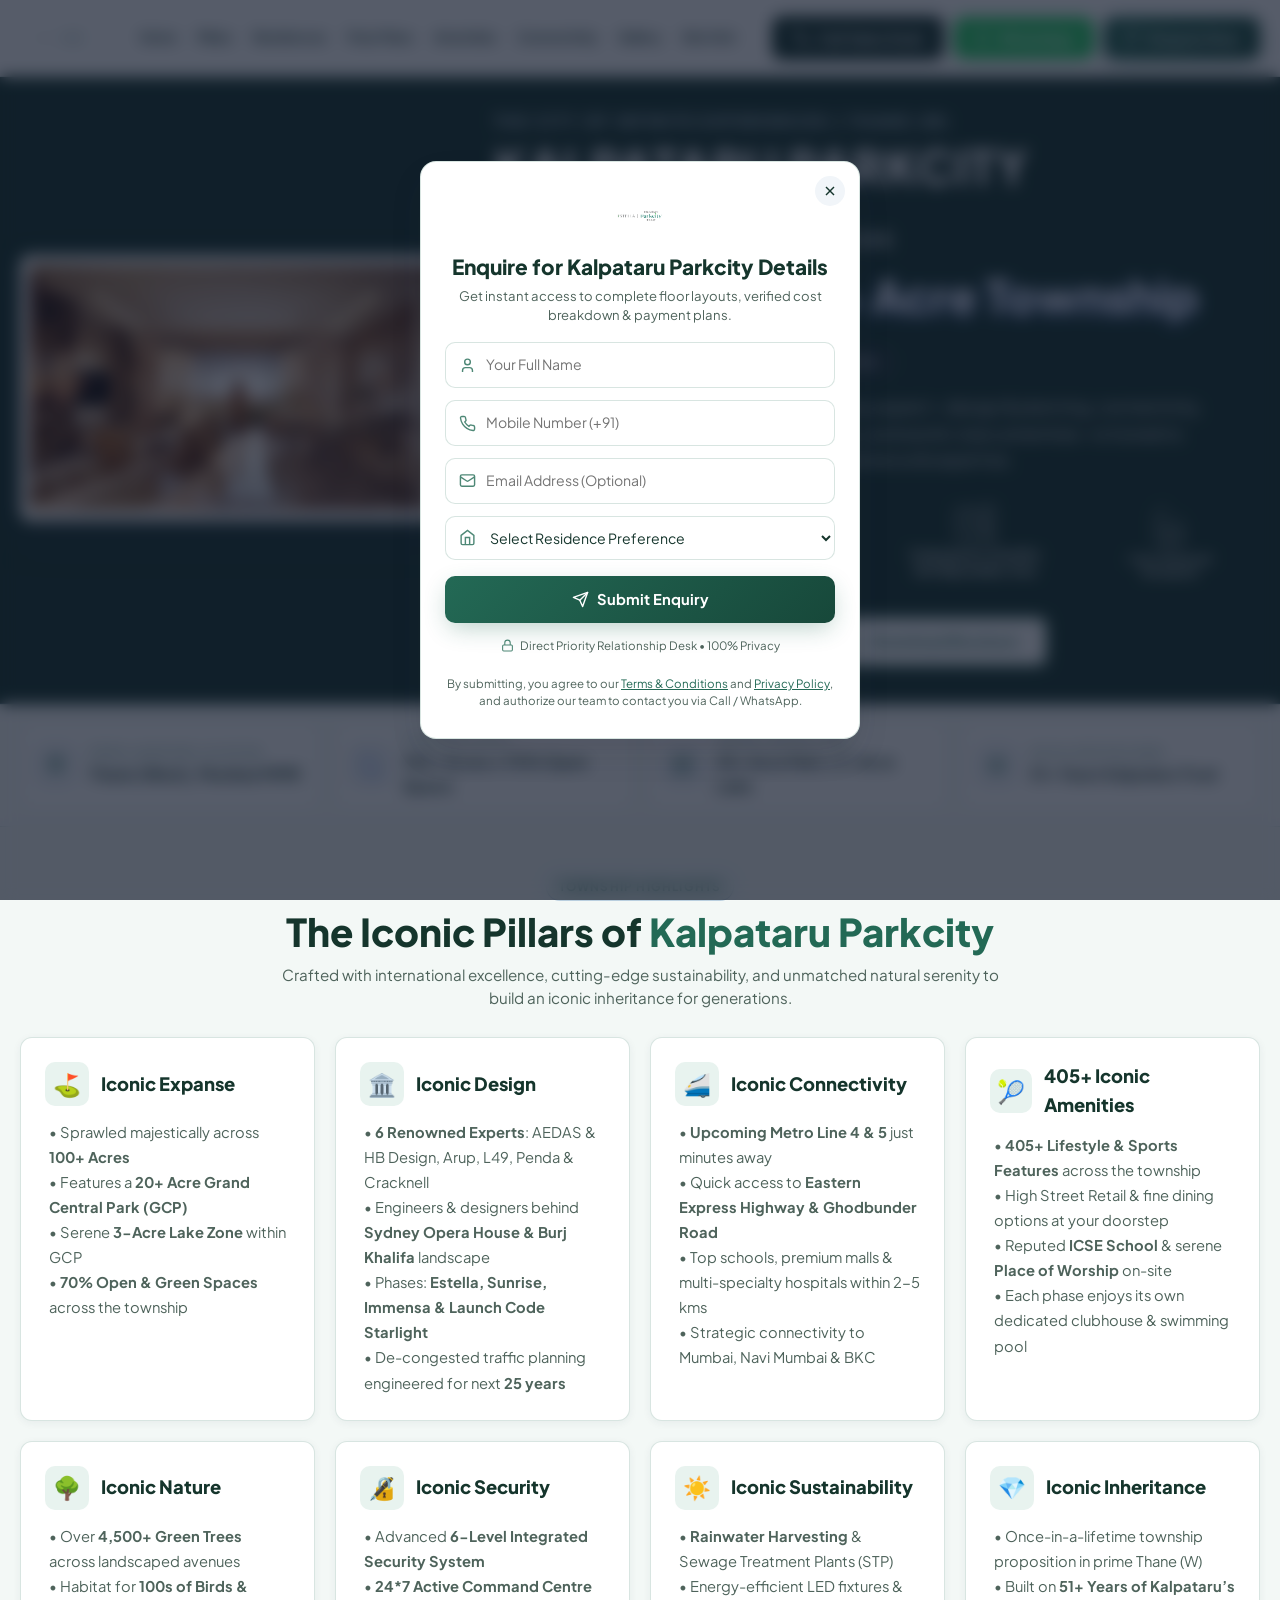
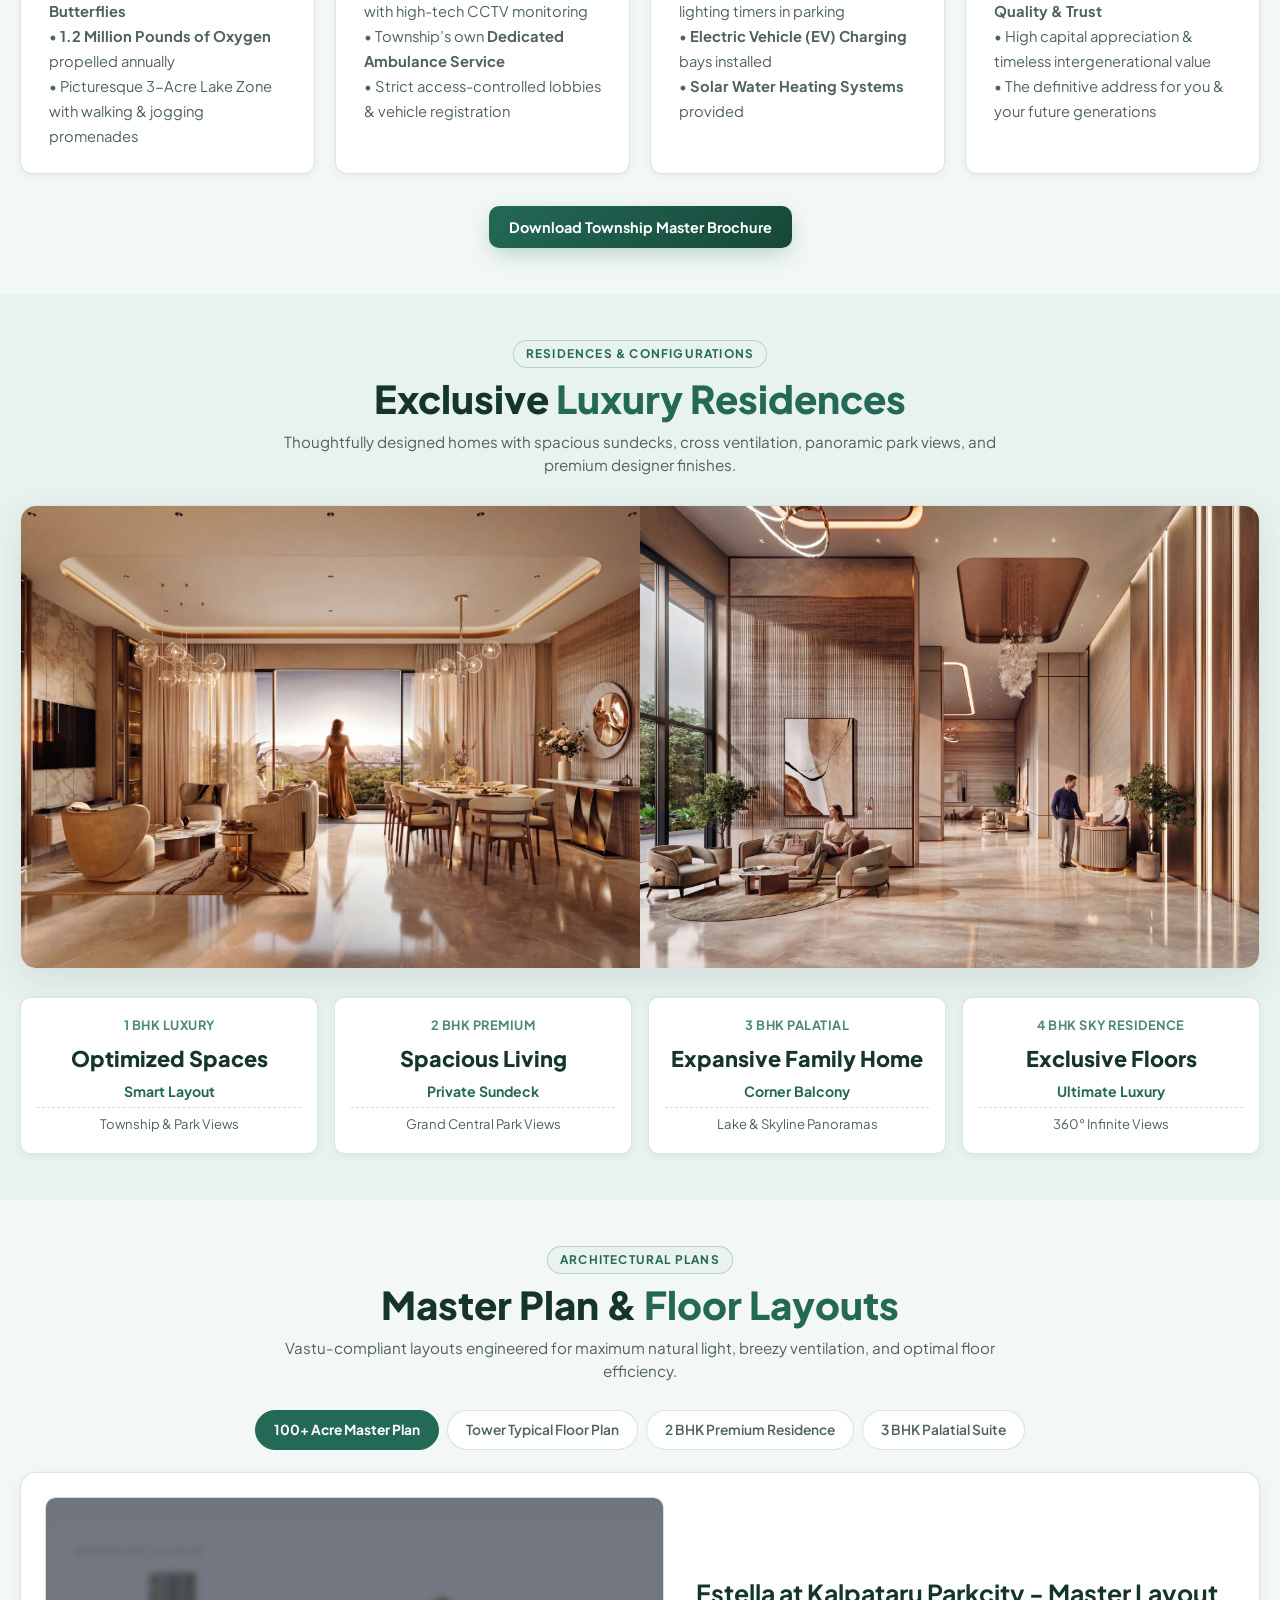
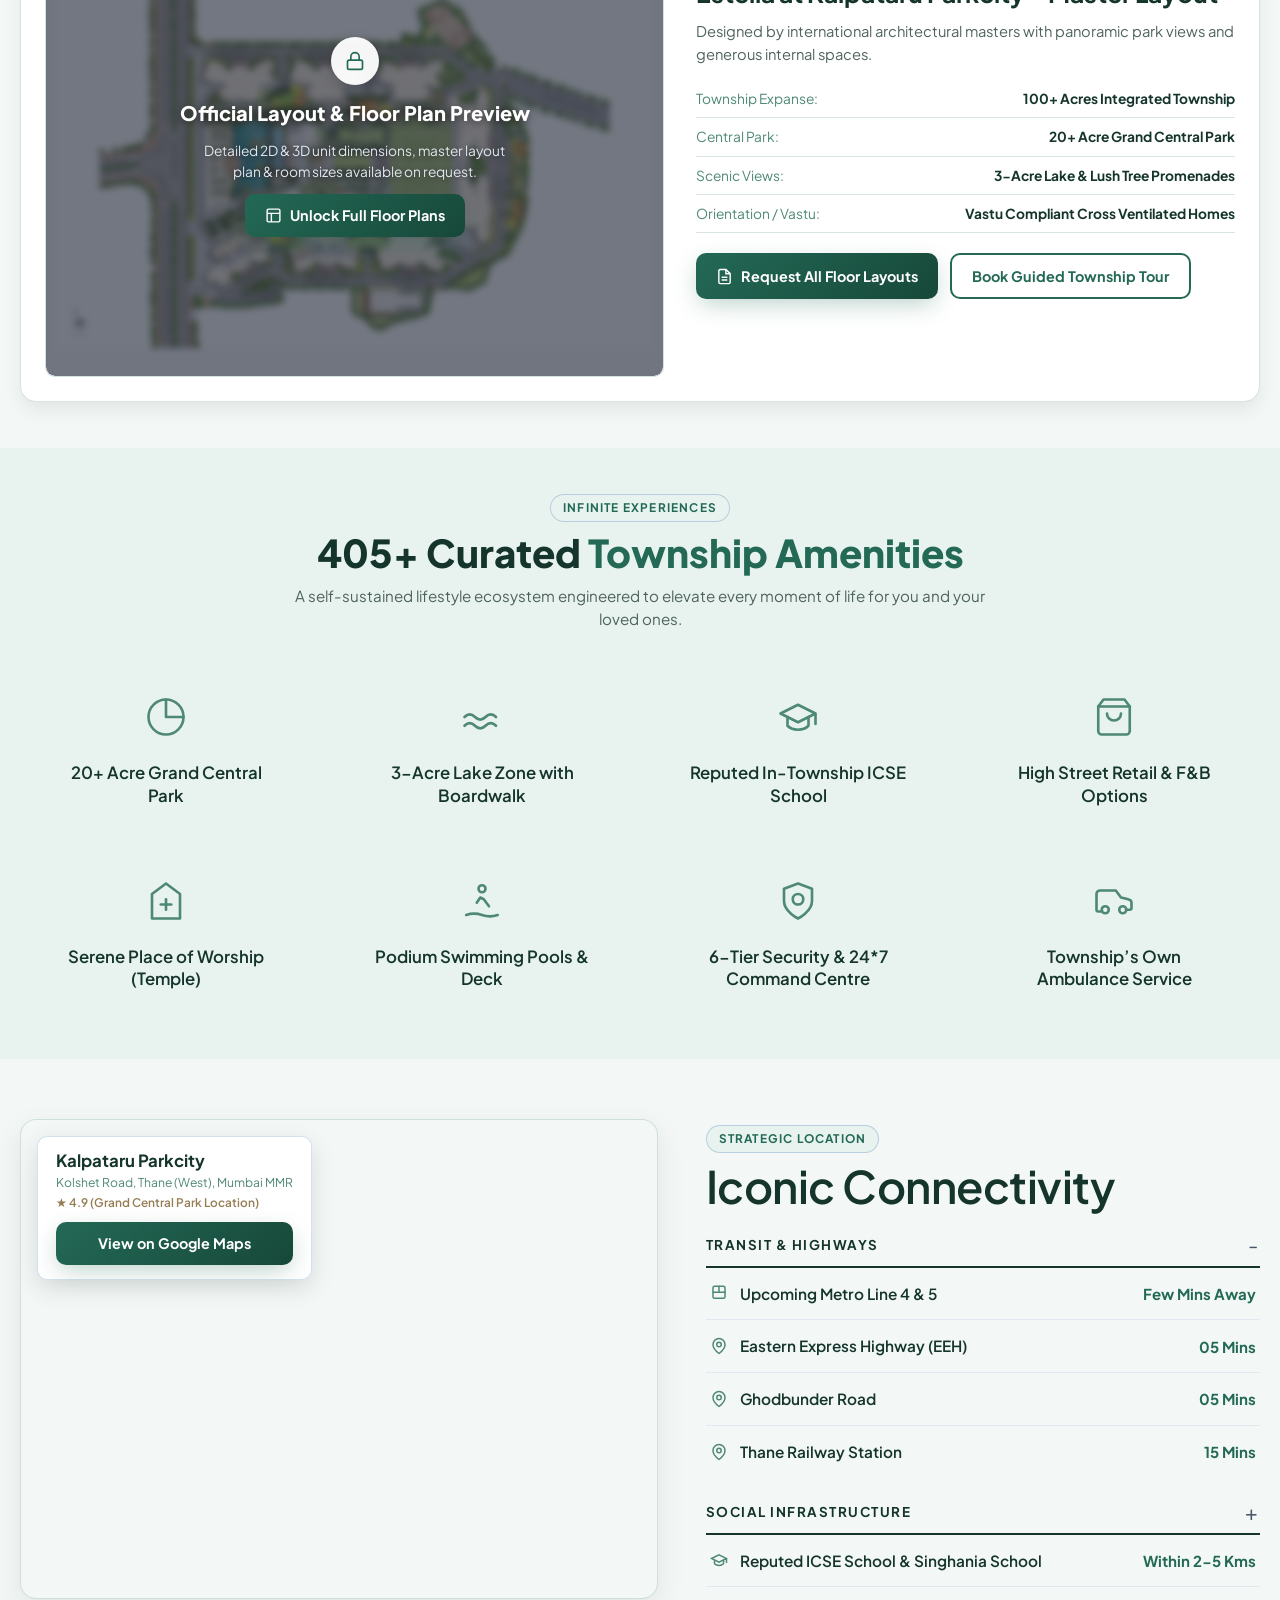
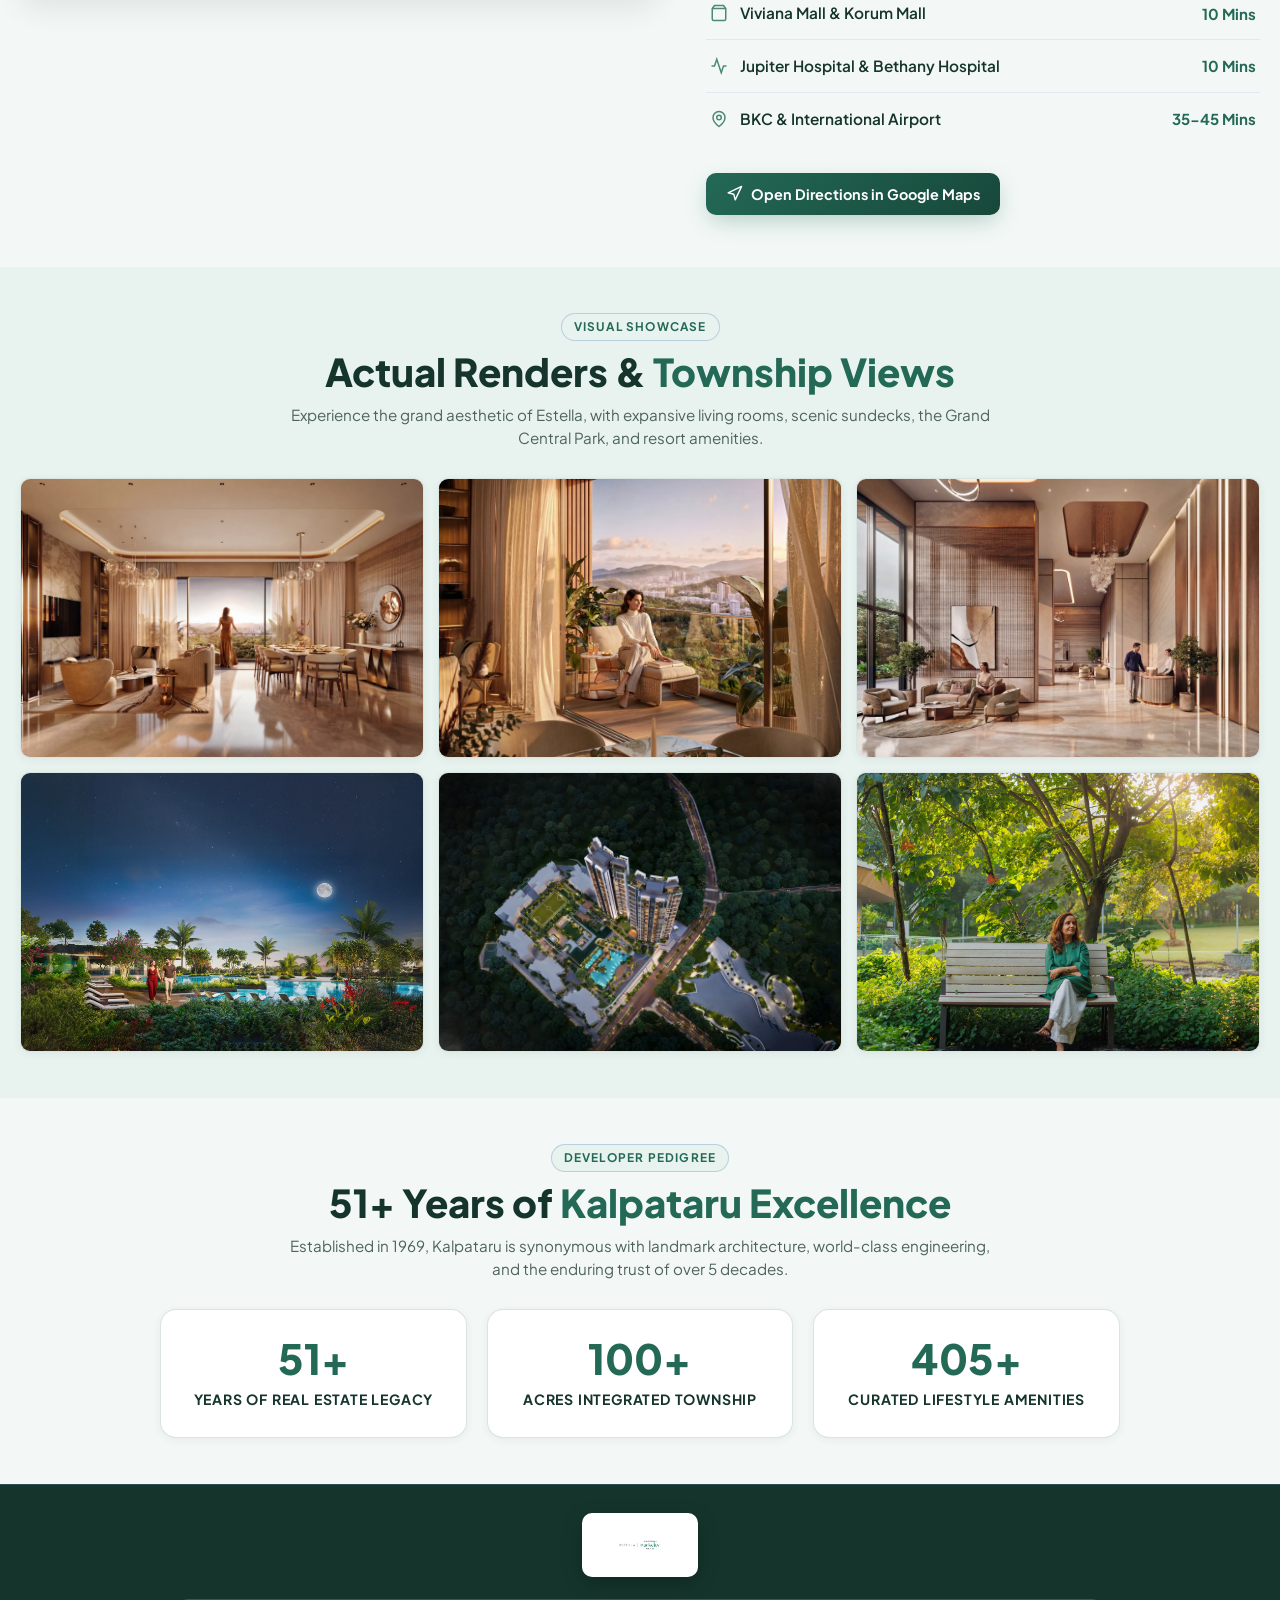
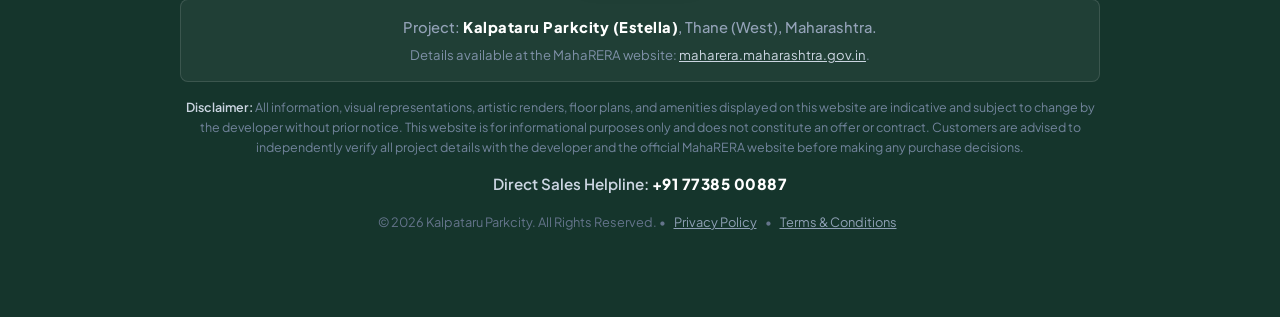
==== commit 5136c955: "feat: complete overhaul for Kalpataru Parkcity (Estella) - update logo, colors, media, video, and co" ====
--- a/index.html
+++ b/index.html
@@ -2,12 +2,11 @@
 <html lang="en">
 <head>
   <meta charset="UTF-8">
-  <meta http-equiv="Content-Type" content="text/html; charset=utf-8">
   <meta name="viewport" content="width=device-width, initial-scale=1.0, maximum-scale=5.0">
+  <meta http-equiv="X-UA-Compatible" content="IE=edge">
   
-  <!-- Favicon -->
+  <!-- Primary Favicon -->
   <link rel="icon" type="image/jpeg" href="images/favicon.jpg">
-  <link rel="shortcut icon" type="image/jpeg" href="images/favicon.jpg">
   <link rel="apple-touch-icon" href="images/favicon.jpg">
 
   <!-- Google Tag Manager -->
@@ -18,7 +17,7 @@
   })(window,document,'script','dataLayer','GTM-MPB4H7DB');</script>
   <!-- End Google Tag Manager -->
 
-  <!-- Google tag (gtag.js) -->
+  <!-- Google tag (gtag.js) - Google Analytics GA4 -->
   <script async src="https://www.googletagmanager.com/gtag/js?id=G-LFBTCE2RTG"></script>
   <script>
     window.dataLayer = window.dataLayer || [];
@@ -45,12 +44,19 @@
   src="https://www.facebook.com/tr?id=946121651414990&ev=PageView&noscript=1"
   /></noscript>
   <!-- End Meta Pixel Code -->
-  <title>Kamdhenu Business District | Iconic Commercial Offices on Thane-Belapur Road Starting Rs. 96.99 Lacs*</title>
+  
+  <title>Kalpataru Parkcity | The City of Infinite Experiences | Thane (W)</title>
   
   <!-- SEO & Conversion Meta Tags -->
-  <meta name="description" content="Kamdhenu Business District, Thane-Belapur Road. Pre-Launch Iconic Offices Starting at Rs. 96.99 Lacs*. Prime growth corridor, smart investments & high ROI business ecosystem.">
-  <meta name="keywords" content="kamdhenu business district, commercial offices thane belapur road, navi mumbai real estate, office space investment">
-  <meta name="theme-color" content="#292C3C">
+  <meta name="description" content="Kalpataru Parkcity, Thane (W) - The City of Infinite Experiences. 100+ acre iconic township with 20+ acre Grand Central Park, 405+ amenities & 51+ years of Kalpataru expertise.">
+  <meta name="keywords" content="kalpataru parkcity, estella kalpataru, luxury flats thane west, grand central park thane, real estate thane, 2 bhk 3 bhk thane west, apartments in thane">
+  <meta name="theme-color" content="#15352c">
+
+  <!-- Open Graph / Social Sharing -->
+  <meta property="og:type" content="website">
+  <meta property="og:title" content="Kalpataru Parkcity | The City of Infinite Experiences | Thane (W)">
+  <meta property="og:description" content="Spread across 100+ acres with a 20+ acre Grand Central Park, 405+ lifestyle features, and 51+ years of Kalpataru legacy.">
+  <meta property="og:image" content="images/hero-living.webp">
 
   <!-- Google Fonts Preconnect & Load -->
   <link rel="dns-prefetch" href="https://fonts.googleapis.com">
@@ -74,33 +80,34 @@
   <header class="site-header">
     <div class="container nav-container">
       <div class="brand-wrapper">
-        <a href="#hero" class="brand-logo" title="Kamdhenu Realities - Beyond Excellence">
-          <img src="images/logo.webp" alt="Kamdhenu Realities - Beyond Excellence" class="site-header-logo" fetchpriority="high" decoding="async">
+        <a href="#hero" class="brand-logo" title="Kalpataru Parkcity - Estella">
+          <img src="images/logo.webp" alt="Kalpataru Parkcity - Estella" class="site-header-logo" fetchpriority="high" decoding="async">
         </a>
       </div>
 
       <!-- Navigation Section Links -->
       <nav id="navbarMenu" class="nav-menu" aria-label="Main Navigation">
         <a href="#hero" class="nav-link active">Home</a>
-        <a href="#pricing-section" class="nav-link">Suites</a>
+        <a href="#township-pillars" class="nav-link">Pillars</a>
+        <a href="#pricing-section" class="nav-link">Residences</a>
         <a href="#floorplan-section" class="nav-link">Floor Plans</a>
         <a href="#amenities-section" class="nav-link">Amenities</a>
-        <a href="#location-section" class="nav-link">Location</a>
+        <a href="#location-section" class="nav-link">Connectivity</a>
         <a href="#gallery-section" class="nav-link">Gallery</a>
         <a href="#" class="nav-link" data-open-modal data-context="sitevisit">Site Visit</a>
       </nav>
 
       <div class="nav-actions">
         <!-- Direct Call CTA -->
-        <a href="tel:+917738500887" class="btn btn-call" title="Call Sales Manager: +91 7738500887">
+        <a href="tel:+917738500887" class="btn btn-call" title="Call Sales Advisory">
           <svg viewBox="0 0 24 24" fill="none" stroke="currentColor" stroke-width="2" stroke-linecap="round" stroke-linejoin="round">
             <path d="M22 16.92v3a2 2 0 0 1-2.18 2 19.79 19.79 0 0 1-8.63-3.07 19.5 19.5 0 0 1-6-6 19.79 19.79 0 0 1-3.07-8.67A2 2 0 0 1 4.11 2h3a2 2 0 0 1 2 1.72 12.84 12.84 0 0 0 .7 2.81 2 2 0 0 1-.45 2.11L8.09 9.91a16 16 0 0 0 6 6l1.27-1.27a2 2 0 0 1 2.11-.45 12.84 12.84 0 0 0 2.81.7A2 2 0 0 1 22 16.92z"/>
           </svg>
-          <span>+91 77385 00887</span>
+          <span>Call Sales Desk</span>
         </a>
 
         <!-- WhatsApp Chat CTA -->
-        <a href="https://wa.me/917738500887?text=Hello%2C%20I%20am%20interested%20in%20Iconic%20Offices%20Thane-Belapur%20Road.%20Please%20share%20the%20brochure%20and%20price%20sheet." target="_blank" rel="noopener noreferrer" class="btn btn-whatsapp" title="Chat on WhatsApp">
+        <a href="https://wa.me/917738500887?text=Hello%2C%20I%20am%20interested%20in%20Kalpataru%20Parkcity%20(Estella)%2C%20Thane%20(W).%20Please%20share%20the%20brochure%20and%20price%20sheet." target="_blank" rel="noopener noreferrer" class="btn btn-whatsapp" title="Chat on WhatsApp">
           <svg viewBox="0 0 24 24" fill="currentColor">
             <path d="M12.04 2c-5.46 0-9.91 4.45-9.91 9.91 0 1.75.46 3.45 1.32 4.95L2.05 22l5.25-1.38c1.45.79 3.08 1.21 4.74 1.21 5.46 0 9.91-4.45 9.91-9.91 0-2.65-1.03-5.14-2.9-7.01A9.816 9.816 0 0 0 12.04 2m.01 1.67c2.2 0 4.26.86 5.82 2.42a8.225 8.225 0 0 1 2.41 5.83c0 4.54-3.7 8.24-8.24 8.24-1.48 0-2.93-.4-4.2-1.15l-.3-.18-3.12.82.83-3.04-.2-.31a8.196 8.196 0 0 1-1.26-4.38c0-4.54 3.7-8.24 8.24-8.24m4.52 11.66c-.19.53-1.09 1.04-1.53 1.1-.41.07-.94.1-2.73-.65-2.28-.95-3.73-3.28-3.85-3.43-.11-.15-.91-1.21-.91-2.31 0-1.1.58-1.64.78-1.87.21-.22.45-.28.61-.28.15 0 .3 0 .43.01.14.01.32-.05.5.38.19.45.64 1.56.7 1.68.06.11.1.25.02.4-.07.15-.11.24-.22.37-.11.13-.24.29-.34.39-.12.11-.24.23-.1.47.14.24.62 1.02 1.33 1.65.92.82 1.7 1.07 1.94 1.19.24.12.38.1.52-.06.14-.17.61-.71.77-.95.17-.24.33-.2.56-.12.22.09 1.41.67 1.66.79.24.12.41.19.47.28.06.11.06.63-.13 1.16Z"/>
           </svg>
@@ -129,58 +136,58 @@
 
   <main>
     <!-- ==========================================
-         HERO SECTION: COMMERCIAL ICON SHOWCASE
+         HERO SECTION: KALPATARU PARKCITY SHOWCASE
          ========================================== -->
     <section class="hero-section" id="hero">
       <div class="container hero-commercial-showcase">
         
-        <!-- Left Column: Commercial Tower Architectural Video Showcase -->
+        <!-- Left Column: Architectural Video Showcase -->
         <div class="hero-commercial-left">
           <div class="commercial-tower-card">
-            <video class="commercial-tower-video" autoplay muted loop playsinline preload="metadata" poster="images/commercial-tower.webp">
+            <video class="commercial-tower-video" autoplay muted loop playsinline preload="metadata" poster="images/hero-living.webp">
               <source src="video/video.mp4" type="video/mp4">
               Your browser does not support HTML5 video.
             </video>
           </div>
         </div>
 
-        <!-- Right Column: Commercial Headline, Pricing, Description & Badges -->
+        <!-- Right Column: Headline, Highlights, Description & Badges -->
         <div class="hero-commercial-right">
-          <div class="commercial-kicker">THE BIGGEST COMMERCIAL ICON OF</div>
-          <h1 class="commercial-headline">THANE-BELAPUR ROAD</h1>
+          <div class="commercial-kicker">THE CITY OF INFINITE EXPERIENCES | THANE (W)</div>
+          <h1 class="commercial-headline">KALPATARU PARKCITY</h1>
           <div class="commercial-gold-divider"></div>
-          <div class="commercial-subkicker">ICONIC OFFICES</div>
+          <div class="commercial-subkicker">ICONIC 1, 2, 3 &amp; 4 BHK RESIDENCES</div>
           
           <div class="commercial-price-wrap">
-            <span class="price-start-text">Starting at</span>
-            <span class="price-gold-val">&#8377;96.99 Lacs*</span>
+            <span class="price-start-text">Spread Across</span>
+            <span class="price-gold-val">100+ Acre Township</span>
             <div class="commercial-tags-inline">
-              <span class="hero-tag-pill">Grade-A Commercial Suites</span>
-              <span class="hero-tag-pill">539 to 1,365 Sq.Ft. Carpet</span>
+              <span class="hero-tag-pill">20+ Acre Grand Central Park</span>
+              <span class="hero-tag-pill">405+ Lifestyle Amenities</span>
             </div>
           </div>
 
           <p class="commercial-desc">
-            A landmark business destination crafted for ambitious enterprises, high-yield commercial investments &amp; the next generation of corporate growth on Thane-Belapur Road.
+            The most iconic township in Thane, where every aspect—design &amp; planning, connectivity, expansiveness, lush greenery, 6-level security, and world-class amenities—is honed to perfection, basis 51+ years of Kalpataru’s experience &amp; expertise.
           </p>
 
-          <!-- 4 Core Commercial Highlights (High Street Retail, Frontage, Amenities, 4-Acre Campus) -->
+          <!-- 4 Core Highlights -->
           <div class="commercial-badges-row">
-            <div class="comm-badge-item" title="High Street Retail">
-              <img src="images/sec1.webp" decoding="async" alt="High Street Retail" class="hero-feature-icon-img">
-            </div>
-            <div class="comm-badge-item" title="Commanding Frontage With High Visibility">
-              <img src="images/sec2.webp" decoding="async" alt="Commanding Frontage With High Visibility" class="hero-feature-icon-img">
-            </div>
-            <div class="comm-badge-item" title="Contemporary Amenities And Rejuvenation Area">
-              <img src="images/sec3.webp" decoding="async" alt="Contemporary Amenities And Rejuvenation Area" class="hero-feature-icon-img">
-            </div>
-            <div class="comm-badge-item" title="4-Acre Commercial Development">
-              <img src="images/sec4.webp" decoding="async" alt="4-Acre Commercial Development" class="hero-feature-icon-img">
-            </div>
-          </div>
-
-          <!-- High-Converting Action Buttons for Google Ads -->
+            <div class="comm-badge-item" title="100+ Acre Township with 70% Open Space">
+              <img src="images/sec1.webp" decoding="async" alt="100+ Acre Township" class="hero-feature-icon-img">
+            </div>
+            <div class="comm-badge-item" title="20+ Acre Grand Central Park & 3 Acre Lake Zone">
+              <img src="images/sec2.webp" decoding="async" alt="20+ Acre Grand Central Park" class="hero-feature-icon-img">
+            </div>
+            <div class="comm-badge-item" title="6 World-Renowned Architectural Experts">
+              <img src="images/sec3.webp" decoding="async" alt="6 International Experts" class="hero-feature-icon-img">
+            </div>
+            <div class="comm-badge-item" title="51+ Years of Kalpataru Legacy">
+              <img src="images/sec4.webp" decoding="async" alt="51+ Years of Legacy" class="hero-feature-icon-img">
+            </div>
+          </div>
+
+          <!-- High-Converting Action Buttons -->
           <div class="commercial-cta-row">
             <button class="btn btn-gold btn-pulse" data-open-modal data-context="pricing">
               <svg viewBox="0 0 24 24" fill="none" stroke="currentColor" stroke-width="2" stroke-linecap="round" stroke-linejoin="round">
@@ -188,6 +195,14 @@
               </svg>
               <span>Enquire Now &amp; Get Price Sheet</span>
             </button>
+            <button class="btn btn-outline-gold" data-open-modal data-context="brochure">
+              <svg viewBox="0 0 24 24" fill="none" stroke="currentColor" stroke-width="2">
+                <path d="M21 15v4a2 2 0 0 1-2 2H5a2 2 0 0 1-2-2v-4"/>
+                <polyline points="7 10 12 15 17 10"/>
+                <line x1="12" y1="15" x2="12" y2="3"/>
+              </svg>
+              <span>Download Brochure</span>
+            </button>
           </div>
 
         </div>
@@ -195,9 +210,6 @@
       </div>
     </section>
 
-    <!-- ==========================================
-         QUICK HIGHLIGHTS BAR
-         ========================================== -->
     <!-- ==========================================
          QUICK HIGHLIGHTS BAR
          ========================================== -->
@@ -211,20 +223,20 @@
             </svg>
           </div>
           <div class="highlight-text">
-            <div class="label">Prime Growth Corridor</div>
-            <div class="value">Thane-Belapur Road, Navi Mumbai</div>
+            <div class="label">Prime Landmark Location</div>
+            <div class="value">Thane (West), Mumbai MMR</div>
           </div>
         </div>
 
         <div class="highlight-box reveal-item">
           <div class="highlight-icon">
             <div class="highlight-img-icon-wrap">
-              <img src="images/hight%20street%20retail.webp" alt="High Street Retail" class="highlight-custom-icon" loading="lazy" decoding="async">
+              <img src="images/hight%20street%20retail.webp" alt="Township Scale" class="highlight-custom-icon" loading="lazy" decoding="async">
             </div>
           </div>
           <div class="highlight-text">
-            <div class="label">Commercial Retail</div>
-            <div class="value">High Street Retail</div>
+            <div class="label">Township Scale</div>
+            <div class="value">100+ Acres &bull; 70% Open Space</div>
           </div>
         </div>
 
@@ -237,74 +249,206 @@
             </svg>
           </div>
           <div class="highlight-text">
-            <div class="label">Office Inventory</div>
-            <div class="value">539 to 1,365 Sq.Ft. Carpet</div>
+            <div class="label">Grand Central Park</div>
+            <div class="value">20+ Acre Park &bull; 3-Acre Lake</div>
           </div>
         </div>
 
         <div class="highlight-box reveal-item">
           <div class="highlight-icon">
             <svg viewBox="0 0 24 24" fill="none" stroke="currentColor" stroke-width="2">
-              <path d="M3 21h18"/>
-              <path d="M5 21V5a2 2 0 0 1 2-2h10a2 2 0 0 1 2 2v16"/>
-              <path d="M9 9h6"/>
-              <path d="M9 13h6"/>
-              <path d="M9 17h6"/>
+              <path d="M12 2l3.09 6.26L22 9.27l-5 4.87 1.18 6.88L12 17.77l-6.18 3.25L7 14.14 2 9.27l6.91-1.01L12 2z"/>
             </svg>
           </div>
           <div class="highlight-text">
-            <div class="label">Building Structure</div>
-            <div class="value">G+27 Storey</div>
+            <div class="label">Developer Pedigree</div>
+            <div class="value">51+ Years Kalpataru Trust</div>
           </div>
         </div>
       </div>
     </div>
 
     <!-- ==========================================
-         EXCLUSIVE OFFICE SUITES SHOWCASE
+         THE 8 ICONIC PILLARS OF KALPATARU PARKCITY
          ========================================== -->
-    <section class="section" id="pricing-section">
+    <section class="section" id="township-pillars">
       <div class="container">
         <div class="section-header reveal-item">
-          <h2 class="section-title">Exclusive <span class="text-gold">Office Suites</span></h2>
-          <p class="section-subtitle">Grade-A commercial office spaces engineered for high rental yield, global enterprises, and capital appreciation.</p>
-        </div>
-
-        <!-- Seamless Side-by-Side Suite Showcase (Zero Gap, No Divider) -->
+          <div class="sub-badge">Township Highlights</div>
+          <h2 class="section-title">The Iconic Pillars of <span class="text-gold">Kalpataru Parkcity</span></h2>
+          <p class="section-subtitle">Crafted with international excellence, cutting-edge sustainability, and unmatched natural serenity to build an iconic inheritance for generations.</p>
+        </div>
+
+        <div style="display: grid; grid-template-columns: repeat(auto-fit, minmax(280px, 1fr)); gap: 20px; margin-top: 24px;">
+          
+          <!-- Pillar 1: Iconic Expanse -->
+          <div class="reveal-item" style="background:#FFFFFF; border:1px solid rgba(78, 136, 118, 0.22); border-radius:12px; padding:24px; box-shadow:var(--shadow-sm); transition:transform 0.2s, box-shadow 0.2s;">
+            <div style="display:flex; align-items:center; gap:12px; margin-bottom:14px;">
+              <div style="width:44px; height:44px; border-radius:10px; background:var(--sky-blue); display:flex; align-items:center; justify-content:center; font-size:1.4rem;">⛳</div>
+              <h3 style="font-size:1.15rem; font-weight:800; color:var(--primary-navy); margin:0;">Iconic Expanse</h3>
+            </div>
+            <ul style="color:var(--text-muted); font-size:0.92rem; line-height:1.7; padding-left:4px;">
+              <li>&bull; Sprawled majestically across <strong>100+ Acres</strong></li>
+              <li>&bull; Features a <strong>20+ Acre Grand Central Park (GCP)</strong></li>
+              <li>&bull; Serene <strong>3-Acre Lake Zone</strong> within GCP</li>
+              <li>&bull; <strong>70% Open &amp; Green Spaces</strong> across the township</li>
+            </ul>
+          </div>
+
+          <!-- Pillar 2: Iconic Design -->
+          <div class="reveal-item" style="background:#FFFFFF; border:1px solid rgba(78, 136, 118, 0.22); border-radius:12px; padding:24px; box-shadow:var(--shadow-sm); transition:transform 0.2s, box-shadow 0.2s;">
+            <div style="display:flex; align-items:center; gap:12px; margin-bottom:14px;">
+              <div style="width:44px; height:44px; border-radius:10px; background:var(--sky-blue); display:flex; align-items:center; justify-content:center; font-size:1.4rem;">🏛️</div>
+              <h3 style="font-size:1.15rem; font-weight:800; color:var(--primary-navy); margin:0;">Iconic Design</h3>
+            </div>
+            <ul style="color:var(--text-muted); font-size:0.92rem; line-height:1.7; padding-left:4px;">
+              <li>&bull; <strong>6 Renowned Experts</strong>: AEDAS &amp; HB Design, Arup, L49, Penda &amp; Cracknell</li>
+              <li>&bull; Engineers &amp; designers behind <strong>Sydney Opera House &amp; Burj Khalifa</strong> landscape</li>
+              <li>&bull; Phases: <strong>Estella, Sunrise, Immensa &amp; Launch Code Starlight</strong></li>
+              <li>&bull; De-congested traffic planning engineered for next <strong>25 years</strong></li>
+            </ul>
+          </div>
+
+          <!-- Pillar 3: Iconic Connectivity -->
+          <div class="reveal-item" style="background:#FFFFFF; border:1px solid rgba(78, 136, 118, 0.22); border-radius:12px; padding:24px; box-shadow:var(--shadow-sm); transition:transform 0.2s, box-shadow 0.2s;">
+            <div style="display:flex; align-items:center; gap:12px; margin-bottom:14px;">
+              <div style="width:44px; height:44px; border-radius:10px; background:var(--sky-blue); display:flex; align-items:center; justify-content:center; font-size:1.4rem;">🚄</div>
+              <h3 style="font-size:1.15rem; font-weight:800; color:var(--primary-navy); margin:0;">Iconic Connectivity</h3>
+            </div>
+            <ul style="color:var(--text-muted); font-size:0.92rem; line-height:1.7; padding-left:4px;">
+              <li>&bull; <strong>Upcoming Metro Line 4 &amp; 5</strong> just minutes away</li>
+              <li>&bull; Quick access to <strong>Eastern Express Highway &amp; Ghodbunder Road</strong></li>
+              <li>&bull; Top schools, premium malls &amp; multi-specialty hospitals within 2-5 kms</li>
+              <li>&bull; Strategic connectivity to Mumbai, Navi Mumbai &amp; BKC</li>
+            </ul>
+          </div>
+
+          <!-- Pillar 4: Iconic Amenities -->
+          <div class="reveal-item" style="background:#FFFFFF; border:1px solid rgba(78, 136, 118, 0.22); border-radius:12px; padding:24px; box-shadow:var(--shadow-sm); transition:transform 0.2s, box-shadow 0.2s;">
+            <div style="display:flex; align-items:center; gap:12px; margin-bottom:14px;">
+              <div style="width:44px; height:44px; border-radius:10px; background:var(--sky-blue); display:flex; align-items:center; justify-content:center; font-size:1.4rem;">🎾</div>
+              <h3 style="font-size:1.15rem; font-weight:800; color:var(--primary-navy); margin:0;">405+ Iconic Amenities</h3>
+            </div>
+            <ul style="color:var(--text-muted); font-size:0.92rem; line-height:1.7; padding-left:4px;">
+              <li>&bull; <strong>405+ Lifestyle &amp; Sports Features</strong> across the township</li>
+              <li>&bull; High Street Retail &amp; fine dining options at your doorstep</li>
+              <li>&bull; Reputed <strong>ICSE School</strong> &amp; serene <strong>Place of Worship</strong> on-site</li>
+              <li>&bull; Each phase enjoys its own dedicated clubhouse &amp; swimming pool</li>
+            </ul>
+          </div>
+
+          <!-- Pillar 5: Iconic Nature -->
+          <div class="reveal-item" style="background:#FFFFFF; border:1px solid rgba(78, 136, 118, 0.22); border-radius:12px; padding:24px; box-shadow:var(--shadow-sm); transition:transform 0.2s, box-shadow 0.2s;">
+            <div style="display:flex; align-items:center; gap:12px; margin-bottom:14px;">
+              <div style="width:44px; height:44px; border-radius:10px; background:var(--sky-blue); display:flex; align-items:center; justify-content:center; font-size:1.4rem;">🌳</div>
+              <h3 style="font-size:1.15rem; font-weight:800; color:var(--primary-navy); margin:0;">Iconic Nature</h3>
+            </div>
+            <ul style="color:var(--text-muted); font-size:0.92rem; line-height:1.7; padding-left:4px;">
+              <li>&bull; Over <strong>4,500+ Green Trees</strong> across landscaped avenues</li>
+              <li>&bull; Habitat for <strong>100s of Birds &amp; Butterflies</strong></li>
+              <li>&bull; <strong>1.2 Million Pounds of Oxygen</strong> propelled annually</li>
+              <li>&bull; Picturesque 3-Acre Lake Zone with walking &amp; jogging promenades</li>
+            </ul>
+          </div>
+
+          <!-- Pillar 6: Iconic Security -->
+          <div class="reveal-item" style="background:#FFFFFF; border:1px solid rgba(78, 136, 118, 0.22); border-radius:12px; padding:24px; box-shadow:var(--shadow-sm); transition:transform 0.2s, box-shadow 0.2s;">
+            <div style="display:flex; align-items:center; gap:12px; margin-bottom:14px;">
+              <div style="width:44px; height:44px; border-radius:10px; background:var(--sky-blue); display:flex; align-items:center; justify-content:center; font-size:1.4rem;">🔏</div>
+              <h3 style="font-size:1.15rem; font-weight:800; color:var(--primary-navy); margin:0;">Iconic Security</h3>
+            </div>
+            <ul style="color:var(--text-muted); font-size:0.92rem; line-height:1.7; padding-left:4px;">
+              <li>&bull; Advanced <strong>6-Level Integrated Security System</strong></li>
+              <li>&bull; <strong>24*7 Active Command Centre</strong> with high-tech CCTV monitoring</li>
+              <li>&bull; Township’s own <strong>Dedicated Ambulance Service</strong></li>
+              <li>&bull; Strict access-controlled lobbies &amp; vehicle registration</li>
+            </ul>
+          </div>
+
+          <!-- Pillar 7: Iconic Sustainability -->
+          <div class="reveal-item" style="background:#FFFFFF; border:1px solid rgba(78, 136, 118, 0.22); border-radius:12px; padding:24px; box-shadow:var(--shadow-sm); transition:transform 0.2s, box-shadow 0.2s;">
+            <div style="display:flex; align-items:center; gap:12px; margin-bottom:14px;">
+              <div style="width:44px; height:44px; border-radius:10px; background:var(--sky-blue); display:flex; align-items:center; justify-content:center; font-size:1.4rem;">☀️</div>
+              <h3 style="font-size:1.15rem; font-weight:800; color:var(--primary-navy); margin:0;">Iconic Sustainability</h3>
+            </div>
+            <ul style="color:var(--text-muted); font-size:0.92rem; line-height:1.7; padding-left:4px;">
+              <li>&bull; <strong>Rainwater Harvesting</strong> &amp; Sewage Treatment Plants (STP)</li>
+              <li>&bull; Energy-efficient LED fixtures &amp; lighting timers in parking</li>
+              <li>&bull; <strong>Electric Vehicle (EV) Charging</strong> bays installed</li>
+              <li>&bull; <strong>Solar Water Heating Systems</strong> provided</li>
+            </ul>
+          </div>
+
+          <!-- Pillar 8: Iconic Inheritance -->
+          <div class="reveal-item" style="background:#FFFFFF; border:1px solid rgba(78, 136, 118, 0.22); border-radius:12px; padding:24px; box-shadow:var(--shadow-sm); transition:transform 0.2s, box-shadow 0.2s;">
+            <div style="display:flex; align-items:center; gap:12px; margin-bottom:14px;">
+              <div style="width:44px; height:44px; border-radius:10px; background:var(--sky-blue); display:flex; align-items:center; justify-content:center; font-size:1.4rem;">💎</div>
+              <h3 style="font-size:1.15rem; font-weight:800; color:var(--primary-navy); margin:0;">Iconic Inheritance</h3>
+            </div>
+            <ul style="color:var(--text-muted); font-size:0.92rem; line-height:1.7; padding-left:4px;">
+              <li>&bull; Once-in-a-lifetime township proposition in prime Thane (W)</li>
+              <li>&bull; Built on <strong>51+ Years of Kalpataru’s Quality &amp; Trust</strong></li>
+              <li>&bull; High capital appreciation &amp; timeless intergenerational value</li>
+              <li>&bull; The definitive address for you &amp; your future generations</li>
+            </ul>
+          </div>
+
+        </div>
+
+        <div style="text-align:center; margin-top:32px;">
+          <button class="btn btn-gold btn-pulse" data-open-modal data-context="brochure">
+            <span>Download Township Master Brochure</span>
+          </button>
+        </div>
+      </div>
+    </section>
+
+    <!-- ==========================================
+         EXCLUSIVE RESIDENCES SHOWCASE
+         ========================================== -->
+    <section class="section section-darker" id="pricing-section">
+      <div class="container">
+        <div class="section-header reveal-item">
+          <div class="sub-badge">Residences &amp; Configurations</div>
+          <h2 class="section-title">Exclusive <span class="text-gold">Luxury Residences</span></h2>
+          <p class="section-subtitle">Thoughtfully designed homes with spacious sundecks, cross ventilation, panoramic park views, and premium designer finishes.</p>
+        </div>
+
+        <!-- Seamless Side-by-Side Showcase -->
         <div class="suites-seamless-wrapper reveal-item">
           <div class="suites-seamless-col suites-seamless-left">
-            <img src="images/second%20section3.webp" loading="lazy" decoding="async" alt="Atelier &amp; Grande Suites (539 - 610 Sq. Ft.)" class="suites-seamless-img">
+            <img src="images/second%20section3.webp" loading="lazy" decoding="async" alt="Palatial Living Room &amp; Balcony - Estella" class="suites-seamless-img">
           </div>
           <div class="suites-seamless-col suites-seamless-right">
-            <img src="images/second%20section%201.webp" loading="lazy" decoding="async" alt="Pavilion &amp; Crown Suites (1,310 - 1,365 Sq. Ft.)" class="suites-seamless-img">
+            <img src="images/second%20section%201.webp" loading="lazy" decoding="async" alt="Grand Entrance Lobby - Estella" class="suites-seamless-img">
           </div>
         </div>
 
         <!-- Configurations & Carpet Area Breakdown -->
         <div class="suites-config-grid reveal-item" style="display: grid; grid-template-columns: repeat(auto-fit, minmax(210px, 1fr)); gap: 16px; margin-top: 24px;">
-          <div style="background: #FFFFFF; border: 1px solid rgba(113, 152, 197, 0.28); border-radius: 10px; padding: 18px 16px; text-align: center; box-shadow: var(--shadow-sm); transition: transform 0.2s, box-shadow 0.2s;">
-            <div style="font-size: 0.8rem; font-weight: 700; color: var(--building-blue); text-transform: uppercase; letter-spacing: 0.5px;">Atelier Suite</div>
-            <div style="font-size: 1.35rem; font-weight: 800; color: var(--primary-navy); margin: 6px 0;">539 Sq. Ft.</div>
-            <div style="font-size: 0.88rem; color: var(--royal-blue); font-weight: 700;">Carpet Area</div>
-            <div style="font-size: 0.82rem; color: var(--text-muted); margin-top: 4px; border-top: 1px dashed rgba(113,152,197,0.3); padding-top: 6px;">Superbuilt-up: <strong>1,078 Sq.Ft.</strong></div>
-          </div>
-          <div style="background: #FFFFFF; border: 1px solid rgba(113, 152, 197, 0.28); border-radius: 10px; padding: 18px 16px; text-align: center; box-shadow: var(--shadow-sm); transition: transform 0.2s, box-shadow 0.2s;">
-            <div style="font-size: 0.8rem; font-weight: 700; color: var(--building-blue); text-transform: uppercase; letter-spacing: 0.5px;">Grande Suite</div>
-            <div style="font-size: 1.35rem; font-weight: 800; color: var(--primary-navy); margin: 6px 0;">610 Sq. Ft.</div>
-            <div style="font-size: 0.88rem; color: var(--royal-blue); font-weight: 700;">Carpet Area</div>
-            <div style="font-size: 0.82rem; color: var(--text-muted); margin-top: 4px; border-top: 1px dashed rgba(113,152,197,0.3); padding-top: 6px;">Superbuilt-up: <strong>1,220 Sq.Ft.</strong></div>
-          </div>
-          <div style="background: #FFFFFF; border: 1px solid rgba(113, 152, 197, 0.28); border-radius: 10px; padding: 18px 16px; text-align: center; box-shadow: var(--shadow-sm); transition: transform 0.2s, box-shadow 0.2s;">
-            <div style="font-size: 0.8rem; font-weight: 700; color: var(--building-blue); text-transform: uppercase; letter-spacing: 0.5px;">Pavilion Suite</div>
-            <div style="font-size: 1.35rem; font-weight: 800; color: var(--primary-navy); margin: 6px 0;">1,310 Sq. Ft.</div>
-            <div style="font-size: 0.88rem; color: var(--royal-blue); font-weight: 700;">Carpet Area</div>
-            <div style="font-size: 0.82rem; color: var(--text-muted); margin-top: 4px; border-top: 1px dashed rgba(113,152,197,0.3); padding-top: 6px;">Superbuilt-up: <strong>2,620 Sq.Ft.</strong></div>
-          </div>
-          <div style="background: #FFFFFF; border: 1px solid rgba(113, 152, 197, 0.28); border-radius: 10px; padding: 18px 16px; text-align: center; box-shadow: var(--shadow-sm); transition: transform 0.2s, box-shadow 0.2s;">
-            <div style="font-size: 0.8rem; font-weight: 700; color: var(--building-blue); text-transform: uppercase; letter-spacing: 0.5px;">Crown Suite</div>
-            <div style="font-size: 1.35rem; font-weight: 800; color: var(--primary-navy); margin: 6px 0;">1,365 Sq. Ft.</div>
-            <div style="font-size: 0.88rem; color: var(--royal-blue); font-weight: 700;">Carpet Area</div>
-            <div style="font-size: 0.82rem; color: var(--text-muted); margin-top: 4px; border-top: 1px dashed rgba(113,152,197,0.3); padding-top: 6px;">Superbuilt-up: <strong>2,730 Sq.Ft.</strong></div>
+          <div style="background: #FFFFFF; border: 1px solid rgba(78, 136, 118, 0.22); border-radius: 10px; padding: 18px 16px; text-align: center; box-shadow: var(--shadow-sm); transition: transform 0.2s, box-shadow 0.2s;">
+            <div style="font-size: 0.8rem; font-weight: 700; color: var(--building-blue); text-transform: uppercase; letter-spacing: 0.5px;">1 BHK Luxury</div>
+            <div style="font-size: 1.35rem; font-weight: 800; color: var(--primary-navy); margin: 6px 0;">Optimized Spaces</div>
+            <div style="font-size: 0.88rem; color: var(--royal-blue); font-weight: 700;">Smart Layout</div>
+            <div style="font-size: 0.82rem; color: var(--text-muted); margin-top: 4px; border-top: 1px dashed rgba(78,136,118,0.25); padding-top: 6px;">Township &amp; Park Views</div>
+          </div>
+          <div style="background: #FFFFFF; border: 1px solid rgba(78, 136, 118, 0.22); border-radius: 10px; padding: 18px 16px; text-align: center; box-shadow: var(--shadow-sm); transition: transform 0.2s, box-shadow 0.2s;">
+            <div style="font-size: 0.8rem; font-weight: 700; color: var(--building-blue); text-transform: uppercase; letter-spacing: 0.5px;">2 BHK Premium</div>
+            <div style="font-size: 1.35rem; font-weight: 800; color: var(--primary-navy); margin: 6px 0;">Spacious Living</div>
+            <div style="font-size: 0.88rem; color: var(--royal-blue); font-weight: 700;">Private Sundeck</div>
+            <div style="font-size: 0.82rem; color: var(--text-muted); margin-top: 4px; border-top: 1px dashed rgba(78,136,118,0.25); padding-top: 6px;">Grand Central Park Views</div>
+          </div>
+          <div style="background: #FFFFFF; border: 1px solid rgba(78, 136, 118, 0.22); border-radius: 10px; padding: 18px 16px; text-align: center; box-shadow: var(--shadow-sm); transition: transform 0.2s, box-shadow 0.2s;">
+            <div style="font-size: 0.8rem; font-weight: 700; color: var(--building-blue); text-transform: uppercase; letter-spacing: 0.5px;">3 BHK Palatial</div>
+            <div style="font-size: 1.35rem; font-weight: 800; color: var(--primary-navy); margin: 6px 0;">Expansive Family Home</div>
+            <div style="font-size: 0.88rem; color: var(--royal-blue); font-weight: 700;">Corner Balcony</div>
+            <div style="font-size: 0.82rem; color: var(--text-muted); margin-top: 4px; border-top: 1px dashed rgba(78,136,118,0.25); padding-top: 6px;">Lake &amp; Skyline Panoramas</div>
+          </div>
+          <div style="background: #FFFFFF; border: 1px solid rgba(78, 136, 118, 0.22); border-radius: 10px; padding: 18px 16px; text-align: center; box-shadow: var(--shadow-sm); transition: transform 0.2s, box-shadow 0.2s;">
+            <div style="font-size: 0.8rem; font-weight: 700; color: var(--building-blue); text-transform: uppercase; letter-spacing: 0.5px;">4 BHK Sky Residence</div>
+            <div style="font-size: 1.35rem; font-weight: 800; color: var(--primary-navy); margin: 6px 0;">Exclusive Floors</div>
+            <div style="font-size: 0.88rem; color: var(--royal-blue); font-weight: 700;">Ultimate Luxury</div>
+            <div style="font-size: 0.82rem; color: var(--text-muted); margin-top: 4px; border-top: 1px dashed rgba(78,136,118,0.25); padding-top: 6px;">360&deg; Infinite Views</div>
           </div>
         </div>
 
@@ -314,25 +458,26 @@
     <!-- ==========================================
          FLOOR PLANS & MASTER LAYOUT SECTION
          ========================================== -->
-    <section class="section section-darker" id="floorplan-section">
+    <section class="section" id="floorplan-section">
       <div class="container">
         <div class="section-header reveal-item">
+          <div class="sub-badge">Architectural Plans</div>
           <h2 class="section-title">Master Plan &amp; <span class="text-gold">Floor Layouts</span></h2>
-          <p class="section-subtitle">Vastu-compliant commercial layouts engineered for maximum floor efficiency and pillarless spaces.</p>
+          <p class="section-subtitle">Vastu-compliant layouts engineered for maximum natural light, breezy ventilation, and optimal floor efficiency.</p>
         </div>
 
         <!-- Floor Plan Category Tabs -->
         <div class="floor-plan-tabs reveal-item">
-          <button class="tab-btn active" data-plan="539sqft-suite">539 Sq. Ft. Carpet (1,078 SBA)</button>
-          <button class="tab-btn" data-plan="610sqft-executive">610 Sq. Ft. Carpet (1,220 SBA)</button>
-          <button class="tab-btn" data-plan="1310sqft-corporate">1,310 Sq. Ft. Carpet (2,620 SBA)</button>
-          <button class="tab-btn" data-plan="1365sqft-iconic">1,365 Sq. Ft. Carpet (2,730 SBA)</button>
+          <button class="tab-btn active" data-plan="township-master">100+ Acre Master Plan</button>
+          <button class="tab-btn" data-plan="tower-b-plan">Tower Typical Floor Plan</button>
+          <button class="tab-btn" data-plan="2bhk-unit">2 BHK Premium Residence</button>
+          <button class="tab-btn" data-plan="3bhk-unit">3 BHK Palatial Suite</button>
         </div>
 
         <div class="floor-plan-card reveal-item">
           <!-- Gated Preview Area -->
           <div class="floor-plan-img-wrapper">
-            <img src="images/floor%20plan%20picture.webp" alt="Kamdhenu Business District - Typical Floor Plan (7th to 27th Floor)" class="floor-plan-img" loading="lazy" decoding="async">
+            <img src="images/floor%20plan%20picture.webp" alt="Kalpataru Parkcity - Estella Tower Floor Plan" class="floor-plan-img" loading="lazy" decoding="async">
             <div class="plan-gated-overlay">
               <div class="lock-icon">
                 <svg viewBox="0 0 24 24" fill="none" stroke="currentColor" stroke-width="2">
@@ -340,8 +485,8 @@
                   <path d="M7 11V7a5 5 0 0 1 10 0v4"/>
                 </svg>
               </div>
-              <h4 style="color:#ffffff; font-size:1.25rem; font-weight:800; font-family:var(--font-serif); text-shadow:0 2px 8px rgba(0,0,0,0.5);">Official Floor Layout Preview</h4>
-              <p style="color:#e2e8f0; font-size:0.86rem; max-width:320px; text-shadow:0 1px 4px rgba(0,0,0,0.4);">Typical 7th to 27th Floor Architecture. Request high-definition 2D/3D layouts with exact workstation dimensions.</p>
+              <h4 style="color:#ffffff; font-size:1.25rem; font-weight:800; font-family:var(--font-serif); text-shadow:0 2px 8px rgba(0,0,0,0.5);">Official Layout &amp; Floor Plan Preview</h4>
+              <p style="color:#e2e8f0; font-size:0.86rem; max-width:320px; text-shadow:0 1px 4px rgba(0,0,0,0.4);">Detailed 2D &amp; 3D unit dimensions, master layout plan &amp; room sizes available on request.</p>
               <button class="btn btn-gold" data-open-modal data-context="floorplan">
                 <svg viewBox="0 0 24 24" fill="none" stroke="currentColor" stroke-width="2">
                   <rect width="18" height="18" x="3" y="3" rx="2" ry="2"/>
@@ -355,25 +500,25 @@
 
           <!-- Dynamic Plan Specifications -->
           <div class="plan-details">
-            <h3 id="planUnitTitle">539 Sq. Ft. Carpet Boutique Office Suite</h3>
-            <p style="color:var(--text-muted); font-size:0.92rem;">Crafted with floor-to-ceiling glass windows that welcome abundant daylight and panoramic city views.</p>
+            <h3 id="planUnitTitle">Estella at Kalpataru Parkcity - Master Layout</h3>
+            <p style="color:var(--text-muted); font-size:0.92rem;">Designed by international architectural masters with panoramic park views and generous internal spaces.</p>
             
             <table class="plan-meta-table">
               <tr>
-                <td>Carpet Area:</td>
-                <td id="planCarpetArea">539 Sq.Ft. Carpet Area</td>
+                <td>Township Expanse:</td>
+                <td id="planCarpetArea">100+ Acres Integrated Township</td>
               </tr>
               <tr>
-                <td>Super Built-Up Area:</td>
-                <td id="planSuperArea">1,078 Sq.Ft. Super Built-up</td>
+                <td>Central Park:</td>
+                <td id="planSuperArea">20+ Acre Grand Central Park</td>
               </tr>
               <tr>
-                <td>View Options:</td>
-                <td id="planBalconies">Park View &amp; City Skyline View</td>
+                <td>Scenic Views:</td>
+                <td id="planBalconies">3-Acre Lake &amp; Lush Tree Promenades</td>
               </tr>
               <tr>
                 <td>Orientation / Vastu:</td>
-                <td id="planFacing">East Facing / Expressway Frontage</td>
+                <td id="planFacing">Vastu Compliant Cross Ventilated Homes</td>
               </tr>
             </table>
 
@@ -388,7 +533,7 @@
                 <span>Request All Floor Layouts</span>
               </button>
               <button class="btn btn-outline-gold" data-open-modal data-context="sitevisit">
-                <span>Book Guided Site Tour</span>
+                <span>Book Guided Township Tour</span>
               </button>
             </div>
           </div>
@@ -398,93 +543,87 @@
     </section>
 
     <!-- ==========================================
-         WORLD-CLASS AMENITIES SECTION (MINIMAL LUXURY STYLE - MATCHING USER PHOTO)
+         WORLD-CLASS AMENITIES SECTION
          ========================================== -->
-    <section class="section" id="amenities-section">
+    <section class="section section-darker" id="amenities-section">
       <div class="container">
         <div class="section-header reveal-item">
-          <h2 class="section-title">Curated <span class="text-gold">Commercial Amenities</span></h2>
-          <p class="section-subtitle">Engineered to provide a seamless corporate ecosystem with next-generation facilities and international business standards.</p>
+          <div class="sub-badge">Infinite Experiences</div>
+          <h2 class="section-title">405+ Curated <span class="text-gold">Township Amenities</span></h2>
+          <p class="section-subtitle">A self-sustained lifestyle ecosystem engineered to elevate every moment of life for you and your loved ones.</p>
         </div>
 
         <div class="amenities-minimal-grid reveal-item">
-          <!-- 1: Entrance Lobby -->
+          <!-- 1: Grand Central Park -->
           <div class="amenity-minimal-item">
             <div class="amenity-minimal-icon">
               <svg viewBox="0 0 24 24" fill="none" stroke="currentColor" stroke-width="1.6" stroke-linecap="round" stroke-linejoin="round">
-                <path d="M3 21h18"/>
-                <path d="M5 21V5a2 2 0 0 1 2-2h10a2 2 0 0 1 2 2v16"/>
-                <path d="M9 21v-4a2 2 0 0 1 2-2h2a2 2 0 0 1 2 2v4"/>
-                <path d="M9 7h.01"/>
-                <path d="M15 7h.01"/>
-                <path d="M9 11h.01"/>
-                <path d="M15 11h.01"/>
-              </svg>
-            </div>
-            <div class="amenity-minimal-title">Grand Double-Height Entrance Lobby</div>
-          </div>
-
-          <!-- 2: Elevators -->
+                <path d="M12 2a10 10 0 1 0 10 10H12V2z"/>
+                <path d="M12 2a10 10 0 0 1 10 10"/>
+              </svg>
+            </div>
+            <div class="amenity-minimal-title">20+ Acre Grand Central Park</div>
+          </div>
+
+          <!-- 2: 3-Acre Lake Zone -->
           <div class="amenity-minimal-item">
             <div class="amenity-minimal-icon">
               <svg viewBox="0 0 24 24" fill="none" stroke="currentColor" stroke-width="1.6" stroke-linecap="round" stroke-linejoin="round">
-                <rect width="18" height="18" x="3" y="3" rx="2"/>
-                <line x1="12" y1="3" x2="12" y2="21"/>
-                <polyline points="7 10 9 7 11 10"/>
-                <polyline points="13 14 15 17 17 14"/>
-              </svg>
-            </div>
-            <div class="amenity-minimal-title">High-Speed Destination Elevators</div>
-          </div>
-
-          <!-- 3: Dedicated Parking -->
+                <path d="M2 12c2-2 4-2 6 0s4 2 6 0 4-2 6 0"/>
+                <path d="M2 17c2-2 4-2 6 0s4 2 6 0 4-2 6 0"/>
+              </svg>
+            </div>
+            <div class="amenity-minimal-title">3-Acre Lake Zone with Boardwalk</div>
+          </div>
+
+          <!-- 3: ICSE School -->
           <div class="amenity-minimal-item">
             <div class="amenity-minimal-icon">
               <svg viewBox="0 0 24 24" fill="none" stroke="currentColor" stroke-width="1.6" stroke-linecap="round" stroke-linejoin="round">
-                <rect width="18" height="18" x="3" y="3" rx="2"/>
-                <path d="M9 17V7h4a3 3 0 0 1 0 6H9"/>
-              </svg>
-            </div>
-            <div class="amenity-minimal-title">Multi-Level Dedicated Car Parking</div>
-          </div>
-
-          <!-- 4: DG Power Backup -->
+                <path d="M22 10v6M2 10l10-5 10 5-10 5z"/>
+                <path d="M6 12v5c3 3 9 3 12 0v-5"/>
+              </svg>
+            </div>
+            <div class="amenity-minimal-title">Reputed In-Township ICSE School</div>
+          </div>
+
+          <!-- 4: High Street Retail & Dining -->
           <div class="amenity-minimal-item">
             <div class="amenity-minimal-icon">
               <svg viewBox="0 0 24 24" fill="none" stroke="currentColor" stroke-width="1.6" stroke-linecap="round" stroke-linejoin="round">
-                <polygon points="13 2 3 14 12 14 11 22 21 10 12 10 13 2"/>
-              </svg>
-            </div>
-            <div class="amenity-minimal-title">100% DG Power Backup</div>
-          </div>
-
-          <!-- 5: Conference & Boardrooms -->
+                <path d="M6 2 3 6v14a2 2 0 0 0 2 2h14a2 2 0 0 0 2-2V6l-3-4Z"/>
+                <line x1="3" y1="6" x2="21" y2="6"/>
+                <path d="M16 10a4 4 0 0 1-8 0"/>
+              </svg>
+            </div>
+            <div class="amenity-minimal-title">High Street Retail &amp; F&amp;B Options</div>
+          </div>
+
+          <!-- 5: Place of Worship -->
           <div class="amenity-minimal-item">
             <div class="amenity-minimal-icon">
               <svg viewBox="0 0 24 24" fill="none" stroke="currentColor" stroke-width="1.6" stroke-linecap="round" stroke-linejoin="round">
-                <rect width="20" height="14" x="2" y="3" rx="2"/>
-                <line x1="8" y1="21" x2="16" y2="21"/>
-                <line x1="12" y1="17" x2="12" y2="21"/>
-              </svg>
-            </div>
-            <div class="amenity-minimal-title">Executive Conference Suites</div>
-          </div>
-
-          <!-- 6: Rooftop Sky Lounge & Caf&eacute; -->
+                <path d="M12 2l8 6v14H4V8l8-6z"/>
+                <path d="M12 11v6"/>
+                <path d="M9 14h6"/>
+              </svg>
+            </div>
+            <div class="amenity-minimal-title">Serene Place of Worship (Temple)</div>
+          </div>
+
+          <!-- 6: Resort Style Swimming Pools -->
           <div class="amenity-minimal-item">
             <div class="amenity-minimal-icon">
               <svg viewBox="0 0 24 24" fill="none" stroke="currentColor" stroke-width="1.6" stroke-linecap="round" stroke-linejoin="round">
-                <path d="M18 8h1a4 4 0 0 1 0 8h-1"/>
-                <path d="M2 8h16v9a4 4 0 0 1-4 4H6a4 4 0 0 1-4-4V8z"/>
-                <line x1="6" y1="1" x2="6" y2="4"/>
-                <line x1="10" y1="1" x2="10" y2="4"/>
-                <line x1="14" y1="1" x2="14" y2="4"/>
-              </svg>
-            </div>
-            <div class="amenity-minimal-title">Rooftop Sky Lounge &amp; Caf&eacute;</div>
-          </div>
-
-          <!-- 7: 3-Tier Security & CCTV -->
+                <circle cx="12" cy="5" r="2"/>
+                <path d="M9 13l2-3 2 1 3 4"/>
+                <path d="M3 20c3-1 6-1 9 0s6 1 9 0"/>
+              </svg>
+            </div>
+            <div class="amenity-minimal-title">Podium Swimming Pools &amp; Deck</div>
+          </div>
+
+          <!-- 7: 6-Tier Security & Command Centre -->
           <div class="amenity-minimal-item">
             <div class="amenity-minimal-icon">
               <svg viewBox="0 0 24 24" fill="none" stroke="currentColor" stroke-width="1.6" stroke-linecap="round" stroke-linejoin="round">
@@ -492,31 +631,28 @@
                 <circle cx="12" cy="11" r="3"/>
               </svg>
             </div>
-            <div class="amenity-minimal-title">24x7 3-Tier Smart Security &amp; CCTV</div>
-          </div>
-
-          <!-- 8: Full-Length Glazed Windows -->
+            <div class="amenity-minimal-title">6-Tier Security &amp; 24*7 Command Centre</div>
+          </div>
+
+          <!-- 8: Dedicated Ambulance Service -->
           <div class="amenity-minimal-item">
             <div class="amenity-minimal-icon">
               <svg viewBox="0 0 24 24" fill="none" stroke="currentColor" stroke-width="1.6" stroke-linecap="round" stroke-linejoin="round">
-                <rect width="8" height="18" x="3" y="3" rx="1"/>
-                <rect width="8" height="18" x="13" y="3" rx="1"/>
-                <line x1="3" y1="9" x2="11" y2="9"/>
-                <line x1="3" y1="15" x2="11" y2="15"/>
-                <line x1="13" y1="9" x2="21" y2="9"/>
-                <line x1="13" y1="15" x2="21" y2="15"/>
-              </svg>
-            </div>
-            <div class="amenity-minimal-title">Full-Length Double Glazed Windows</div>
+                <path d="M19 17h2c.6 0 1-.4 1-1v-3c0-.9-.7-1.7-1.5-1.9C18.7 10.6 16 10 16 10l-3-4H4a2 2 0 0 0-2 2v9c0 .6.4 1 1 1h2"/>
+                <circle cx="7" cy="17" r="2"/>
+                <circle cx="17" cy="17" r="2"/>
+              </svg>
+            </div>
+            <div class="amenity-minimal-title">Township’s Own Ambulance Service</div>
           </div>
         </div>
       </div>
     </section>
 
     <!-- ==========================================
-         CONNECTIVITY SECTION (MATCHING USER REFERENCE PHOTO)
+         CONNECTIVITY SECTION
          ========================================== -->
-    <section class="section section-darker" id="location-section">
+    <section class="section" id="location-section">
       <div class="container">
         
         <div class="connectivity-two-col">
@@ -524,107 +660,38 @@
           <div class="connectivity-map-box reveal-item">
             <div class="map-iframe-wrapper">
               <iframe 
-                src="https://maps.google.com/maps?q=19.096186,73.016908&amp;t=&amp;z=14&amp;ie=UTF8&amp;iwloc=&amp;output=embed" 
+                src="https://maps.google.com/maps?q=19.2325,72.9922&amp;t=&amp;z=14&amp;ie=UTF8&amp;iwloc=&amp;output=embed" 
                 width="100%" 
                 height="100%" 
                 style="border:0;" 
                 allowfullscreen="" 
                 loading="lazy" 
                 referrerpolicy="no-referrer-when-downgrade"
-                title="Kamdhenu 23 West, Thane-Belapur Road Location Map">
+                title="Kalpataru Parkcity, Thane (West) Location Map">
               </iframe>
               <div class="map-location-floating-pill">
                 <div>
-                  <div class="map-pill-title">Kamdhenu 23 West</div>
-                  <div class="map-pill-sub">Thane-Belapur Road, Navi Mumbai</div>
-                  <div class="map-pill-rating">&#9733; 4.8 (Google Verified Location)</div>
+                  <div class="map-pill-title">Kalpataru Parkcity</div>
+                  <div class="map-pill-sub">Kolshet Road, Thane (West), Mumbai MMR</div>
+                  <div class="map-pill-rating">&#9733; 4.9 (Grand Central Park Location)</div>
                 </div>
-                <a href="https://maps.app.goo.gl/4aSwiTzsVWc56rYP6?g_st=awb" target="_blank" rel="noopener noreferrer" class="btn btn-gold btn-sm">
+                <a href="https://maps.google.com/?q=Kalpataru+Parkcity+Thane+West" target="_blank" rel="noopener noreferrer" class="btn btn-gold btn-sm">
                   View on Google Maps
                 </a>
               </div>
             </div>
           </div>
 
-          <!-- Right Column: Editorial Connectivity List matching User Image -->
+          <!-- Right Column: Editorial Connectivity List -->
           <div class="connectivity-info-box reveal-item">
-            <h2 class="connectivity-main-heading">Connectivity</h2>
-
-            <!-- Group 1: Key Landmarks -->
+            <div class="sub-badge">Strategic Location</div>
+            <h2 class="connectivity-main-heading">Iconic Connectivity</h2>
+
+            <!-- Group 1: Key Transit & Highways -->
             <div class="connectivity-group">
               <div class="connectivity-group-header">
-                <span>KEY LANDMARKS</span>
+                <span>TRANSIT &amp; HIGHWAYS</span>
                 <span class="group-toggle-icon">-</span>
-              </div>
-
-              <div class="connectivity-table">
-                <!-- Landmark 1 -->
-                <div class="conn-row">
-                  <div class="conn-place">
-                    <svg viewBox="0 0 24 24" fill="none" stroke="currentColor" stroke-width="2" stroke-linecap="round" stroke-linejoin="round">
-                      <path d="M20 10c0 6-8 12-8 12s-8-6-8-12a8 8 0 0 1 16 0Z"/>
-                      <circle cx="12" cy="10" r="3"/>
-                    </svg>
-                    <span>Mahape IT Hub</span>
-                  </div>
-                  <div class="conn-time">10 Mins</div>
-                </div>
-
-                <!-- Landmark 2 -->
-                <div class="conn-row">
-                  <div class="conn-place">
-                    <svg viewBox="0 0 24 24" fill="none" stroke="currentColor" stroke-width="2" stroke-linecap="round" stroke-linejoin="round">
-                      <path d="M20 10c0 6-8 12-8 12s-8-6-8-12a8 8 0 0 1 16 0Z"/>
-                      <circle cx="12" cy="10" r="3"/>
-                    </svg>
-                    <span>Airoli Business Hub</span>
-                  </div>
-                  <div class="conn-time">15 Mins</div>
-                </div>
-
-                <!-- Landmark 3 -->
-                <div class="conn-row">
-                  <div class="conn-place">
-                    <svg viewBox="0 0 24 24" fill="none" stroke="currentColor" stroke-width="2" stroke-linecap="round" stroke-linejoin="round">
-                      <path d="M20 10c0 6-8 12-8 12s-8-6-8-12a8 8 0 0 1 16 0Z"/>
-                      <circle cx="12" cy="10" r="3"/>
-                    </svg>
-                    <span>Vashi</span>
-                  </div>
-                  <div class="conn-time">15 Mins</div>
-                </div>
-
-                <!-- Landmark 4 -->
-                <div class="conn-row">
-                  <div class="conn-place">
-                    <svg viewBox="0 0 24 24" fill="none" stroke="currentColor" stroke-width="2" stroke-linecap="round" stroke-linejoin="round">
-                      <path d="M20 10c0 6-8 12-8 12s-8-6-8-12a8 8 0 0 1 16 0Z"/>
-                      <circle cx="12" cy="10" r="3"/>
-                    </svg>
-                    <span>Thane</span>
-                  </div>
-                  <div class="conn-time">25 Mins</div>
-                </div>
-
-                <!-- Landmark 5 -->
-                <div class="conn-row">
-                  <div class="conn-place">
-                    <svg viewBox="0 0 24 24" fill="none" stroke="currentColor" stroke-width="2" stroke-linecap="round" stroke-linejoin="round">
-                      <path d="M20 10c0 6-8 12-8 12s-8-6-8-12a8 8 0 0 1 16 0Z"/>
-                      <circle cx="12" cy="10" r="3"/>
-                    </svg>
-                    <span>Navi Mumbai International Airport</span>
-                  </div>
-                  <div class="conn-time">25 Mins</div>
-                </div>
-              </div>
-            </div>
-
-            <!-- Group 2: Connectivity & Highways -->
-            <div class="connectivity-group" style="margin-top: 24px;">
-              <div class="connectivity-group-header">
-                <span>CONNECTIVITY &amp; HIGHWAYS</span>
-                <span class="group-toggle-icon">+</span>
               </div>
 
               <div class="connectivity-table">
@@ -635,33 +702,9 @@
                       <path d="M4 11h16"/>
                       <path d="M12 3v8"/>
                     </svg>
-                    <span>Thane-Belapur Expressway</span>
+                    <span>Upcoming Metro Line 4 &amp; 5</span>
                   </div>
-                  <div class="conn-time">Direct Access</div>
-                </div>
-
-                <div class="conn-row">
-                  <div class="conn-place">
-                    <svg viewBox="0 0 24 24" fill="none" stroke="currentColor" stroke-width="2" stroke-linecap="round" stroke-linejoin="round">
-                      <rect width="16" height="16" x="4" y="3" rx="2"/>
-                      <path d="M4 11h16"/>
-                      <path d="M12 3v8"/>
-                    </svg>
-                    <span>Turbhe &amp; Kopar Khairane Railway Station</span>
-                  </div>
-                  <div class="conn-time">05 Mins</div>
-                </div>
-
-                <div class="conn-row">
-                  <div class="conn-place">
-                    <svg viewBox="0 0 24 24" fill="none" stroke="currentColor" stroke-width="2" stroke-linecap="round" stroke-linejoin="round">
-                      <rect width="16" height="16" x="4" y="3" rx="2"/>
-                      <path d="M4 11h16"/>
-                      <path d="M12 3v8"/>
-                    </svg>
-                    <span>Upcoming Metro Station</span>
-                  </div>
-                  <div class="conn-time">03 Mins</div>
+                  <div class="conn-time">Few Mins Away</div>
                 </div>
 
                 <div class="conn-row">
@@ -670,16 +713,91 @@
                       <path d="M20 10c0 6-8 12-8 12s-8-6-8-12a8 8 0 0 1 16 0Z"/>
                       <circle cx="12" cy="10" r="3"/>
                     </svg>
-                    <span>Sion-Panvel Highway &amp; Palm Beach Road</span>
+                    <span>Eastern Express Highway (EEH)</span>
+                  </div>
+                  <div class="conn-time">05 Mins</div>
+                </div>
+
+                <div class="conn-row">
+                  <div class="conn-place">
+                    <svg viewBox="0 0 24 24" fill="none" stroke="currentColor" stroke-width="2" stroke-linecap="round" stroke-linejoin="round">
+                      <path d="M20 10c0 6-8 12-8 12s-8-6-8-12a8 8 0 0 1 16 0Z"/>
+                      <circle cx="12" cy="10" r="3"/>
+                    </svg>
+                    <span>Ghodbunder Road</span>
+                  </div>
+                  <div class="conn-time">05 Mins</div>
+                </div>
+
+                <div class="conn-row">
+                  <div class="conn-place">
+                    <svg viewBox="0 0 24 24" fill="none" stroke="currentColor" stroke-width="2" stroke-linecap="round" stroke-linejoin="round">
+                      <path d="M20 10c0 6-8 12-8 12s-8-6-8-12a8 8 0 0 1 16 0Z"/>
+                      <circle cx="12" cy="10" r="3"/>
+                    </svg>
+                    <span>Thane Railway Station</span>
+                  </div>
+                  <div class="conn-time">15 Mins</div>
+                </div>
+              </div>
+            </div>
+
+            <!-- Group 2: Schools, Malls & Healthcare -->
+            <div class="connectivity-group" style="margin-top: 24px;">
+              <div class="connectivity-group-header">
+                <span>SOCIAL INFRASTRUCTURE</span>
+                <span class="group-toggle-icon">+</span>
+              </div>
+
+              <div class="connectivity-table">
+                <div class="conn-row">
+                  <div class="conn-place">
+                    <svg viewBox="0 0 24 24" fill="none" stroke="currentColor" stroke-width="2">
+                      <path d="M22 10v6M2 10l10-5 10 5-10 5z"/>
+                      <path d="M6 12v5c3 3 9 3 12 0v-5"/>
+                    </svg>
+                    <span>Reputed ICSE School &amp; Singhania School</span>
+                  </div>
+                  <div class="conn-time">Within 2-5 Kms</div>
+                </div>
+
+                <div class="conn-row">
+                  <div class="conn-place">
+                    <svg viewBox="0 0 24 24" fill="none" stroke="currentColor" stroke-width="2">
+                      <path d="M6 2 3 6v14a2 2 0 0 0 2 2h14a2 2 0 0 0 2-2V6l-3-4Z"/>
+                      <line x1="3" y1="6" x2="21" y2="6"/>
+                    </svg>
+                    <span>Viviana Mall &amp; Korum Mall</span>
                   </div>
                   <div class="conn-time">10 Mins</div>
                 </div>
+
+                <div class="conn-row">
+                  <div class="conn-place">
+                    <svg viewBox="0 0 24 24" fill="none" stroke="currentColor" stroke-width="2">
+                      <path d="M22 12h-4l-3 9L9 3l-3 9H2"/>
+                    </svg>
+                    <span>Jupiter Hospital &amp; Bethany Hospital</span>
+                  </div>
+                  <div class="conn-time">10 Mins</div>
+                </div>
+
+                <div class="conn-row">
+                  <div class="conn-place">
+                    <svg viewBox="0 0 24 24" fill="none" stroke="currentColor" stroke-width="2">
+                      <path d="M20 10c0 6-8 12-8 12s-8-6-8-12a8 8 0 0 1 16 0Z"/>
+                      <circle cx="12" cy="10" r="3"/>
+                    </svg>
+                    <span>BKC &amp; International Airport</span>
+                  </div>
+                  <div class="conn-time">35-45 Mins</div>
+                </div>
               </div>
             </div>
 
             <!-- Direction Action Button -->
             <div style="margin-top: 28px;">
-              <a href="https://maps.app.goo.gl/4aSwiTzsVWc56rYP6?g_st=awb" target="_blank" rel="noopener noreferrer" class="btn btn-gold">
+              <a href="https://maps.google.com/?q=Kalpataru+Parkcity+Thane+West" target="_blank" rel="noopener noreferrer" class="btn btn-gold">
                 <svg viewBox="0 0 24 24" fill="none" stroke="currentColor" stroke-width="2" stroke-linecap="round" stroke-linejoin="round">
                   <polygon points="3 11 22 2 13 21 11 13 3 11"/>
                 </svg>
@@ -694,69 +812,69 @@
     </section>
 
     <!-- ==========================================
-         VIRTUAL GALLERY & SAMPLE FLAT
+         VIRTUAL GALLERY: ESTELLA & TOWNSHIP
          ========================================== -->
-    <section class="section" id="gallery-section">
+    <section class="section section-darker" id="gallery-section">
       <div class="container">
         <div class="section-header reveal-item">
-          <h2 class="section-title">Actual Sample Office &amp; <span class="text-gold">Executive Suites</span></h2>
-          <p class="section-subtitle">Explore real photographs of our fully-furnished sample office, designer director cabins, and modern corporate workspaces.</p>
+          <div class="sub-badge">Visual Showcase</div>
+          <h2 class="section-title">Actual Renders &amp; <span class="text-gold">Township Views</span></h2>
+          <p class="section-subtitle">Experience the grand aesthetic of Estella, with expansive living rooms, scenic sundecks, the Grand Central Park, and resort amenities.</p>
         </div>
 
         <div class="gallery-grid">
-          <div class="gallery-card reveal-item" data-open-modal data-context="brochure" title="Click to view brochure & office gallery">
-            <img src="images/Feed%20Ad%20(93).webp" alt="Executive Glass Suite & Conference" loading="lazy" decoding="async">
-          </div>
-
-          <div class="gallery-card reveal-item" data-open-modal data-context="brochure" title="Click to view brochure & office gallery">
-            <img src="images/Feed%20Ad%20(94).webp" alt="Director's Private Cabin" loading="lazy" decoding="async">
-          </div>
-
-          <div class="gallery-card reveal-item" data-open-modal data-context="brochure" title="Click to view brochure & office gallery">
-            <img src="images/Feed%20Ad%20(95).webp" alt="Collaborative Workstation Bay" loading="lazy" decoding="async">
-          </div>
-
-          <div class="gallery-card reveal-item" data-open-modal data-context="brochure" title="Click to view brochure & office gallery">
-            <img src="images/Feed%20Ad%20(96).webp" alt="Signature Executive Suite" loading="lazy" decoding="async">
-          </div>
-
-          <div class="gallery-card reveal-item" data-open-modal data-context="brochure" title="Click to view brochure & office gallery">
-            <img src="images/Feed%20Ad%20(97).webp" alt="Corporate Boardroom Setup" loading="lazy" decoding="async">
-          </div>
-
-          <div class="gallery-card reveal-item" data-open-modal data-context="brochure" title="Click to view brochure & office gallery">
-            <img src="images/Feed%20Ad%20(98).webp" alt="Panoramic Sample Office Floor" loading="lazy" decoding="async">
+          <div class="gallery-card reveal-item" data-open-modal data-context="brochure" title="Palatial Living Room with Expansive Balcony">
+            <img src="images/hero-living.webp" alt="Palatial Living Room with Expansive Balcony" loading="lazy" decoding="async">
+          </div>
+
+          <div class="gallery-card reveal-item" data-open-modal data-context="brochure" title="Scenic Balcony Overlooking Greenery">
+            <img src="images/hero-balcony.webp" alt="Scenic Balcony Overlooking Greenery" loading="lazy" decoding="async">
+          </div>
+
+          <div class="gallery-card reveal-item" data-open-modal data-context="brochure" title="Double-Height Designer Entrance Lobby">
+            <img src="images/lobby.webp" alt="Double-Height Designer Entrance Lobby" loading="lazy" decoding="async">
+          </div>
+
+          <div class="gallery-card reveal-item" data-open-modal data-context="brochure" title="Podium Swimming Pool & Deck">
+            <img src="images/podium-pool.webp" alt="Podium Swimming Pool & Deck" loading="lazy" decoding="async">
+          </div>
+
+          <div class="gallery-card reveal-item" data-open-modal data-context="brochure" title="Township Night Aerial Skyline">
+            <img src="images/night-aerial.webp" alt="Township Night Aerial Skyline" loading="lazy" decoding="async">
+          </div>
+
+          <div class="gallery-card reveal-item" data-open-modal data-context="brochure" title="20+ Acre Grand Central Park & Lake Zone">
+            <img src="images/grand-central-park-1.webp" alt="20+ Acre Grand Central Park & Lake Zone" loading="lazy" decoding="async">
           </div>
         </div>
       </div>
     </section>
 
-
-
     <!-- ==========================================
-         A 70-YEAR LEGACY SECTION
+         51+ YEARS OF KALPATARU LEGACY
          ========================================== -->
     <section class="section" id="developer-section">
       <div class="container">
         <div class="section-header reveal-item">
-          <h2 class="section-title">A <span class="text-gold">70-Year Legacy</span></h2>
-          <p class="section-subtitle">Established in Navi Mumbai in 1955, the company's legacy is built on decades of trust, integrity, and enduring excellence.</p>
+          <div class="sub-badge">Developer Pedigree</div>
+          <h2 class="section-title">51+ Years of <span class="text-gold">Kalpataru Excellence</span></h2>
+          <p class="section-subtitle">Established in 1969, Kalpataru is synonymous with landmark architecture, world-class engineering, and the enduring trust of over 5 decades.</p>
         </div>
 
         <div class="trust-grid reveal-item">
           <div class="trust-card">
-            <div class="stat">8+</div>
-            <div class="desc">Landmark Developments</div>
+            <div class="stat">51+</div>
+            <div class="desc">Years of Real Estate Legacy</div>
           </div>
 
           <div class="trust-card">
-            <div class="stat">3+</div>
-            <div class="desc">Premium Micro-Markets</div>
+            <div class="stat">100+</div>
+            <div class="desc">Acres Integrated Township</div>
           </div>
 
           <div class="trust-card">
-            <div class="stat">1</div>
-            <div class="desc">Iconic Corridor</div>
+            <div class="stat">405+</div>
+            <div class="desc">Curated Lifestyle Amenities</div>
           </div>
         </div>
       </div>
@@ -770,22 +888,22 @@
     <div class="container">
       <div class="footer-logo-wrap">
         <div class="footer-logo-pill">
-          <img src="images/logo.webp" alt="Kamdhenu Realities - Beyond Excellence" class="footer-logo-img" loading="lazy" decoding="async">
+          <img src="images/logo.webp" alt="Kalpataru Parkcity - Estella" class="footer-logo-img" loading="lazy" decoding="async">
         </div>
       </div>
 
       <!-- Regulatory & MahaRERA Registration Box -->
       <div class="footer-rera-box" style="margin: 20px auto 16px; padding: 16px 20px; background: rgba(255,255,255,0.05); border: 1px solid rgba(255,255,255,0.12); border-radius: 8px; max-width: 920px; text-align: center;">
         <p style="margin: 0 0 6px; font-size: 0.92rem; color: #94a3b8; font-weight: 500;">
-          MahaRERA Project Reg. No.: <span style="color: #ffffff; font-weight: 800; letter-spacing: 0.5px;">PC1330002601185</span> | Marketing Partner MahaRERA Agent No.: <span style="color: #ffffff; font-weight: 800; letter-spacing: 0.5px;">A51700009118</span>
+          Project: <strong style="color: #ffffff; font-weight: 800; letter-spacing: 0.5px;">Kalpataru Parkcity (Estella)</strong>, Thane (West), Maharashtra.
         </p>
         <p style="margin: 0; font-size: 0.82rem; color: #7f91a8; line-height: 1.55;">
-          Project: <strong style="color: #cbd5e1; font-weight: 600;">23 West And RPG</strong>, Thane-Belapur Road, Navi Mumbai by <strong style="color: #cbd5e1; font-weight: 600;">Kamdhenu Projects</strong>. Authorised Marketing Partner: <strong style="color: #cbd5e1; font-weight: 600;">Vinod Kumar Ramakrishnan (Keys and Lock)</strong>. Details available at <a href="https://maharera.maharashtra.gov.in" target="_blank" rel="noopener noreferrer" style="color: #cbd5e1; text-decoration: underline;">maharera.maharashtra.gov.in</a>.
+          Details available at the MahaRERA website: <a href="https://maharera.maharashtra.gov.in" target="_blank" rel="noopener noreferrer" style="color: #cbd5e1; text-decoration: underline;">maharera.maharashtra.gov.in</a>.
         </p>
       </div>
 
       <p class="footer-disclaimer" style="color: #72849c; font-size: 0.78rem; line-height: 1.6; max-width: 920px; margin: 0 auto 14px auto;">
-        <strong style="color: #cbd5e1; font-weight: 600;">Disclaimer:</strong> This page is operated by Vinod Kumar Ramakrishnan, an authorised marketing partner of Kamdhenu Projects (the "Developer") for the project 23 West And RPG, Thane-Belapur Road, Navi Mumbai. Keys and Lock is not the developer. All content, images, floor plans, specifications and pricing are indicative and subject to change without notice. Images, renders and walkthroughs are artist's impressions and some actual office pictures. No booking is made and no payment is collected on this page. Any transaction is solely between you and the Developer. Please verify all details with the Developer and on the MahaRERA website before making any decision.
+        <strong style="color: #cbd5e1; font-weight: 600;">Disclaimer:</strong> All information, visual representations, artistic renders, floor plans, and amenities displayed on this website are indicative and subject to change by the developer without prior notice. This website is for informational purposes only and does not constitute an offer or contract. Customers are advised to independently verify all project details with the developer and the official MahaRERA website before making any purchase decisions.
       </p>
 
       <p style="margin: 14px 0; font-size: 0.95rem; color: #94a3b8;">
@@ -793,9 +911,8 @@
       </p>
 
       <p style="color: #64748b; font-size: 0.8rem; margin-top: 16px; line-height: 1.6;">
-        &copy; 2026 Kamdhenu 23 West &amp; RPG. All Rights Reserved. &bull; 
-        <a href="privacy-policy.html" style="color: #8fa0b5; text-decoration: underline; margin: 0 6px;">Privacy Policy (Keys and Lock)</a> &bull; 
-        <a href="privacy-policy-pp.html" style="color: #8fa0b5; text-decoration: underline; margin: 0 6px;">Privacy Policy (Performance Partnr)</a> &bull; 
+        &copy; 2026 Kalpataru Parkcity. All Rights Reserved. &bull; 
+        <a href="privacy-policy.html" style="color: #8fa0b5; text-decoration: underline; margin: 0 6px;">Privacy Policy</a> &bull; 
         <a href="terms-conditions.html" style="color: #8fa0b5; text-decoration: underline; margin: 0 6px;">Terms &amp; Conditions</a>
       </p>
     </div>
@@ -817,10 +934,10 @@
       <div id="modalFormContainer">
         <div class="form-header">
           <div class="modal-logo-wrap">
-            <img src="images/logo.webp" alt="Kamdhenu Realities - Beyond Excellence" class="modal-form-logo" loading="lazy" decoding="async">
-          </div>
-          <h3 id="modalDynamicTitle">Enquire for Project Pricing &amp; Details</h3>
-          <p id="modalDynamicSubtitle">Get complete floor layouts, verified cost breakdown &amp; payment plans.</p>
+            <img src="images/logo.webp" alt="Kalpataru Parkcity - Estella" class="modal-form-logo" loading="lazy" decoding="async">
+          </div>
+          <h3 id="modalDynamicTitle">Enquire for Kalpataru Parkcity Details</h3>
+          <p id="modalDynamicSubtitle">Get complete floor layouts, verified price sheets &amp; exclusive township offers.</p>
         </div>
 
         <form id="modalLeadForm" class="lead-form">
@@ -860,12 +977,11 @@
                 <polyline points="9 22 9 12 15 12 15 22"/>
               </svg>
               <select name="modalConfig" required>
-                <option value="" disabled selected>Select Office Size Preference</option>
-                <option value="539 Sq.Ft. Carpet (1,078 SBA)">539 Sq.Ft. Carpet (1,078 SBA) - Park View (&#8377;96.99 Lacs+)</option>
-                <option value="539 Sq.Ft. Carpet (1,078 SBA)">539 Sq.Ft. Carpet (1,078 SBA) - City View (&#8377;99.99 Lacs+)</option>
-                <option value="610 Sq.Ft. Carpet (1,220 SBA)">610 Sq.Ft. Carpet (1,220 SBA) - Executive Suite (&#8377;1.11 Cr.+)</option>
-                <option value="1310 Sq.Ft. Carpet (2,620 SBA)">1,310 Sq.Ft. Carpet (2,620 SBA) - Corporate Suite (&#8377;2.49 Cr.+)</option>
-                <option value="1365 Sq.Ft. Carpet (2,730 SBA)">1,365 Sq.Ft. Carpet (2,730 SBA) - Iconic Suite (&#8377;2.59 Cr.+)</option>
+                <option value="" disabled selected>Select Residence Preference</option>
+                <option value="1 BHK Luxury Residence">1 BHK Luxury Residence</option>
+                <option value="2 BHK Premium Residence">2 BHK Premium Residence</option>
+                <option value="3 BHK Palatial Residence">3 BHK Palatial Residence</option>
+                <option value="4 BHK Sky Residence">4 BHK Sky Residence</option>
               </select>
             </div>
           </div>
@@ -883,11 +999,11 @@
               <rect width="18" height="11" x="3" y="11" rx="2" ry="2"/>
               <path d="M7 11V7a5 5 0 0 1 10 0v4"/>
             </svg>
-            <span>No Spam &bull; Direct Priority Relationship Manager</span>
+            <span>Direct Priority Relationship Desk &bull; 100% Privacy</span>
           </div>
 
           <p style="font-size: 0.72rem; color: var(--text-muted); text-align: center; margin-top: 10px; line-height: 1.45;">
-            By submitting, you agree to our <a href="terms-conditions.html" target="_blank" style="color: var(--royal-blue); text-decoration: underline;">Terms &amp; Conditions</a> and <a href="privacy-policy.html" target="_blank" style="color: var(--royal-blue); text-decoration: underline;">Privacy Policy</a>, and authorize Keys and Lock, the Developer &amp; Performance Partnr to contact you via Call / WhatsApp / SMS.
+            By submitting, you agree to our <a href="terms-conditions.html" target="_blank" style="color: var(--royal-blue); text-decoration: underline;">Terms &amp; Conditions</a> and <a href="privacy-policy.html" target="_blank" style="color: var(--royal-blue); text-decoration: underline;">Privacy Policy</a>, and authorize our team to contact you via Call / WhatsApp.
           </p>
         </form>
       </div>
@@ -899,9 +1015,9 @@
             <polyline points="20 6 9 17 4 12"/>
           </svg>
         </div>
-        <h3 style="font-family:var(--font-serif); font-size:1.6rem; color:#292C3C; margin-bottom:10px; font-weight:800;">Thank You!</h3>
-        <p style="color:#536377; font-size:0.95rem; line-height:1.6; margin-bottom:22px;">
-          Your enquiry has been received successfully. Our sales advisory team will get in touch with you shortly with verified inventory, floor layouts, and customized pricing details.
+        <h3 style="font-family:var(--font-serif); font-size:1.6rem; color:#15352c; margin-bottom:10px; font-weight:800;">Thank You!</h3>
+        <p style="color:#4e635b; font-size:0.95rem; line-height:1.6; margin-bottom:22px;">
+          Your enquiry for Kalpataru Parkcity has been received. Our team will get in touch with you shortly with verified inventory, floor layouts, and customized pricing details.
         </p>
         <button type="button" class="btn btn-gold" id="successCloseBtn" style="width:100%; justify-content:center; padding:12px 20px;">
           <span>Done</span>
@@ -914,10 +1030,10 @@
        LIVE SOCIAL PROOF TOAST
        ========================================== -->
   <div id="socialProofToast" class="social-toast" role="status" aria-live="polite">
-    <div class="toast-avatar">KD</div>
+    <div class="toast-avatar">KP</div>
     <div class="toast-text">
-      <strong id="toastPersonName">Rajesh M. (Vashi)</strong><br>
-      <span id="toastActionText">just enquired for 539 Sq.Ft. suite pricing</span>
+      <strong id="toastPersonName">Rajesh M. (Thane West)</strong><br>
+      <span id="toastActionText">just enquired for 3 BHK Park View residence</span>
       <span id="toastTimeAgo" class="time-ago">2 mins ago</span>
     </div>
   </div>
@@ -934,7 +1050,7 @@
         <span>Call Now</span>
       </a>
 
-      <a href="https://wa.me/917738500887?text=Hello%2C%20I%20am%20interested%20in%20Kamdhenu%20Business%20District.%20Please%20share%20the%20price%20sheet." target="_blank" rel="noopener noreferrer" class="mobile-bar-btn mobile-bar-whatsapp">
+      <a href="https://wa.me/917738500887?text=Hello%2C%20I%20am%20interested%20in%20Kalpataru%20Parkcity%20(Estella)%2C%20Thane%20(W).%20Please%20share%20the%20price%20sheet." target="_blank" rel="noopener noreferrer" class="mobile-bar-btn mobile-bar-whatsapp">
         <svg viewBox="0 0 24 24" fill="currentColor">
           <path d="M12.04 2c-5.46 0-9.91 4.45-9.91 9.91 0 1.75.46 3.45 1.32 4.95L2.05 22l5.25-1.38c1.45.79 3.08 1.21 4.74 1.21 5.46 0 9.91-4.45 9.91-9.91 0-2.65-1.03-5.14-2.9-7.01A9.816 9.816 0 0 0 12.04 2m.01 1.67c2.2 0 4.26.86 5.82 2.42a8.225 8.225 0 0 1 2.41 5.83c0 4.54-3.7 8.24-8.24 8.24-1.48 0-2.93-.4-4.2-1.15l-.3-.18-3.12.82.83-3.04-.2-.31a8.196 8.196 0 0 1-1.26-4.38c0-4.54 3.7-8.24 8.24-8.24m4.52 11.66c-.19.53-1.09 1.04-1.53 1.1-.41.07-.94.1-2.73-.65-2.28-.95-3.73-3.28-3.85-3.43-.11-.15-.91-1.21-.91-2.31 0-1.1.58-1.64.78-1.87.21-.22.45-.28.61-.28.15 0 .3 0 .43.01.14.01.32-.05.5.38.19.45.64 1.56.7 1.68.06.11.1.25.02.4-.07.15-.11.24-.22.37-.11.13-.24.29-.34.39-.12.11-.24.23-.1.47.14.24.62 1.02 1.33 1.65.92.82 1.7 1.07 1.94 1.19.24.12.38.1.52-.06.14-.17.61-.71.77-.95.17-.24.33-.2.56-.12.22.09 1.41.67 1.66.79.24.12.41.19.47.28.06.11.06.63-.13 1.16Z"/>
         </svg>
--- a/css/style.css
+++ b/css/style.css
@@ -6,45 +6,45 @@
 
 /* --- 1. CSS Variables & Design Tokens (Light Luxury Palette) --- */
 :root {
-  /* Brand Color System - Kamdhenu Business District */
-  --primary-navy: #292C3C;       /* Main brand color, headings, dark sections */
-  --royal-blue: #2457D6;         /* Primary CTA color, highlights, links */
-  --royal-blue-hover: #1745B5;   /* Button hover state */
-  --building-blue: #7198C5;      /* Secondary elements, icons, accents */
-  --sky-blue: #DCEFF8;           /* Backgrounds, light sections, gradients */
-  --ice-blue: #F3F9FC;           /* Section backgrounds, cards, subtle accents */
-  --off-white: #FAFAF8;          /* Page background, alternate sections */
-  --soft-brown: #654C45;         /* Supporting accent, icons, highlights */
+  /* Brand Color System - Kalpataru Parkcity & Estella Luxury */
+  --primary-navy: #15352c;       /* Main brand color, headings, dark sections */
+  --royal-blue: #236955;         /* Primary CTA color, highlights, links */
+  --royal-blue-hover: #194f40;   /* Button hover state */
+  --building-blue: #4e8876;      /* Secondary elements, icons, accents */
+  --sky-blue: #e8f3ef;           /* Backgrounds, light sections, gradients */
+  --ice-blue: #f3f8f6;           /* Section backgrounds, cards, subtle accents */
+  --off-white: #f8faf9;          /* Page background, alternate sections */
+  --soft-brown: #967d53;         /* Warm Champagne Bronze accent */
   --pure-white: #FFFFFF;         /* Cards, containers, text on dark */
 
   /* Surface & Background Mapping */
-  --bg-main: #F3F9FC;            /* Clean ice blue base */
-  --bg-secondary: #DCEFF8;       /* Sky blue alternate sections */
+  --bg-main: #f3f8f6;            /* Clean light sage base */
+  --bg-secondary: #e8f3ef;       /* Soft sage-sky alternate sections */
   --bg-card: #FFFFFF;            /* Pure white cards */
-  --card-border: rgba(113, 152, 197, 0.28); /* Building blue subtle border */
-  --card-hover-border: #2457D6;
+  --card-border: rgba(78, 136, 118, 0.22); /* Soft forest border */
+  --card-hover-border: #236955;
   
-  /* Accent Tokens (Mapped to Royal & Building Blue) */
-  --gold-primary: #2457D6;       /* Royal Blue CTA */
-  --gold-light: #4578f2;
-  --gold-dark: #1745B5;          /* Royal Blue Hover */
-  --gold-gradient: linear-gradient(135deg, #2457D6 0%, #1745B5 100%);
-  --gold-soft-bg: rgba(36, 87, 214, 0.08);
-  --gold-badge-bg: #DCEFF8;      /* Sky Blue Badge */
+  /* Accent Tokens (Mapped to Luxury Emerald & Champagne Gold) */
+  --gold-primary: #236955;       /* Primary Luxury Emerald CTA */
+  --gold-light: #2d826a;
+  --gold-dark: #194f40;          /* Emerald Hover */
+  --gold-gradient: linear-gradient(135deg, #236955 0%, #17483a 100%);
+  --gold-soft-bg: rgba(35, 105, 85, 0.08);
+  --gold-badge-bg: #e8f3ef;      /* Soft Sage Badge */
   
   /* Typography & Neutral Colors */
-  --text-main: #292C3C;          /* Primary Navy */
-  --text-muted: #536377;         /* Navy-tinted Medium Slate */
-  --text-dim: #7198C5;           /* Building Blue */
+  --text-main: #15352c;          /* Deep Forest Slate */
+  --text-muted: #4e635b;         /* Muted Forest Slate */
+  --text-dim: #709488;           /* Light Sage Accent */
   --text-white: #FFFFFF;
   
   /* Functional Colors */
   --whatsapp-green: #25d366;
   --whatsapp-hover: #20ba59;
-  --border-light: rgba(113, 152, 197, 0.22);
-  --border-card: rgba(113, 152, 197, 0.25);
+  --border-light: rgba(78, 136, 118, 0.2);
+  --border-card: rgba(78, 136, 118, 0.22);
   --surface-glass: rgba(255, 255, 255, 0.96);
-  --surface-glass-border: rgba(36, 87, 214, 0.28);
+  --surface-glass-border: rgba(35, 105, 85, 0.25);
 
   /* Typography - Unified Single Font Family */
   --font-serif: 'Plus Jakarta Sans', -apple-system, BlinkMacSystemFont, 'Segoe UI', Roboto, sans-serif;
@@ -56,7 +56,7 @@
   --shadow-sm: 0 2px 8px rgba(41, 44, 60, 0.06);
   --shadow-md: 0 8px 20px -3px rgba(41, 44, 60, 0.1);
   --shadow-lg: 0 16px 36px -6px rgba(41, 44, 60, 0.14);
-  --shadow-gold: 0 8px 24px -4px rgba(36, 87, 214, 0.35);
+  --shadow-gold: 0 8px 24px -4px rgba(35, 105, 85, 0.32);
 
   /* Spacing */
   --container-max: 1280px;
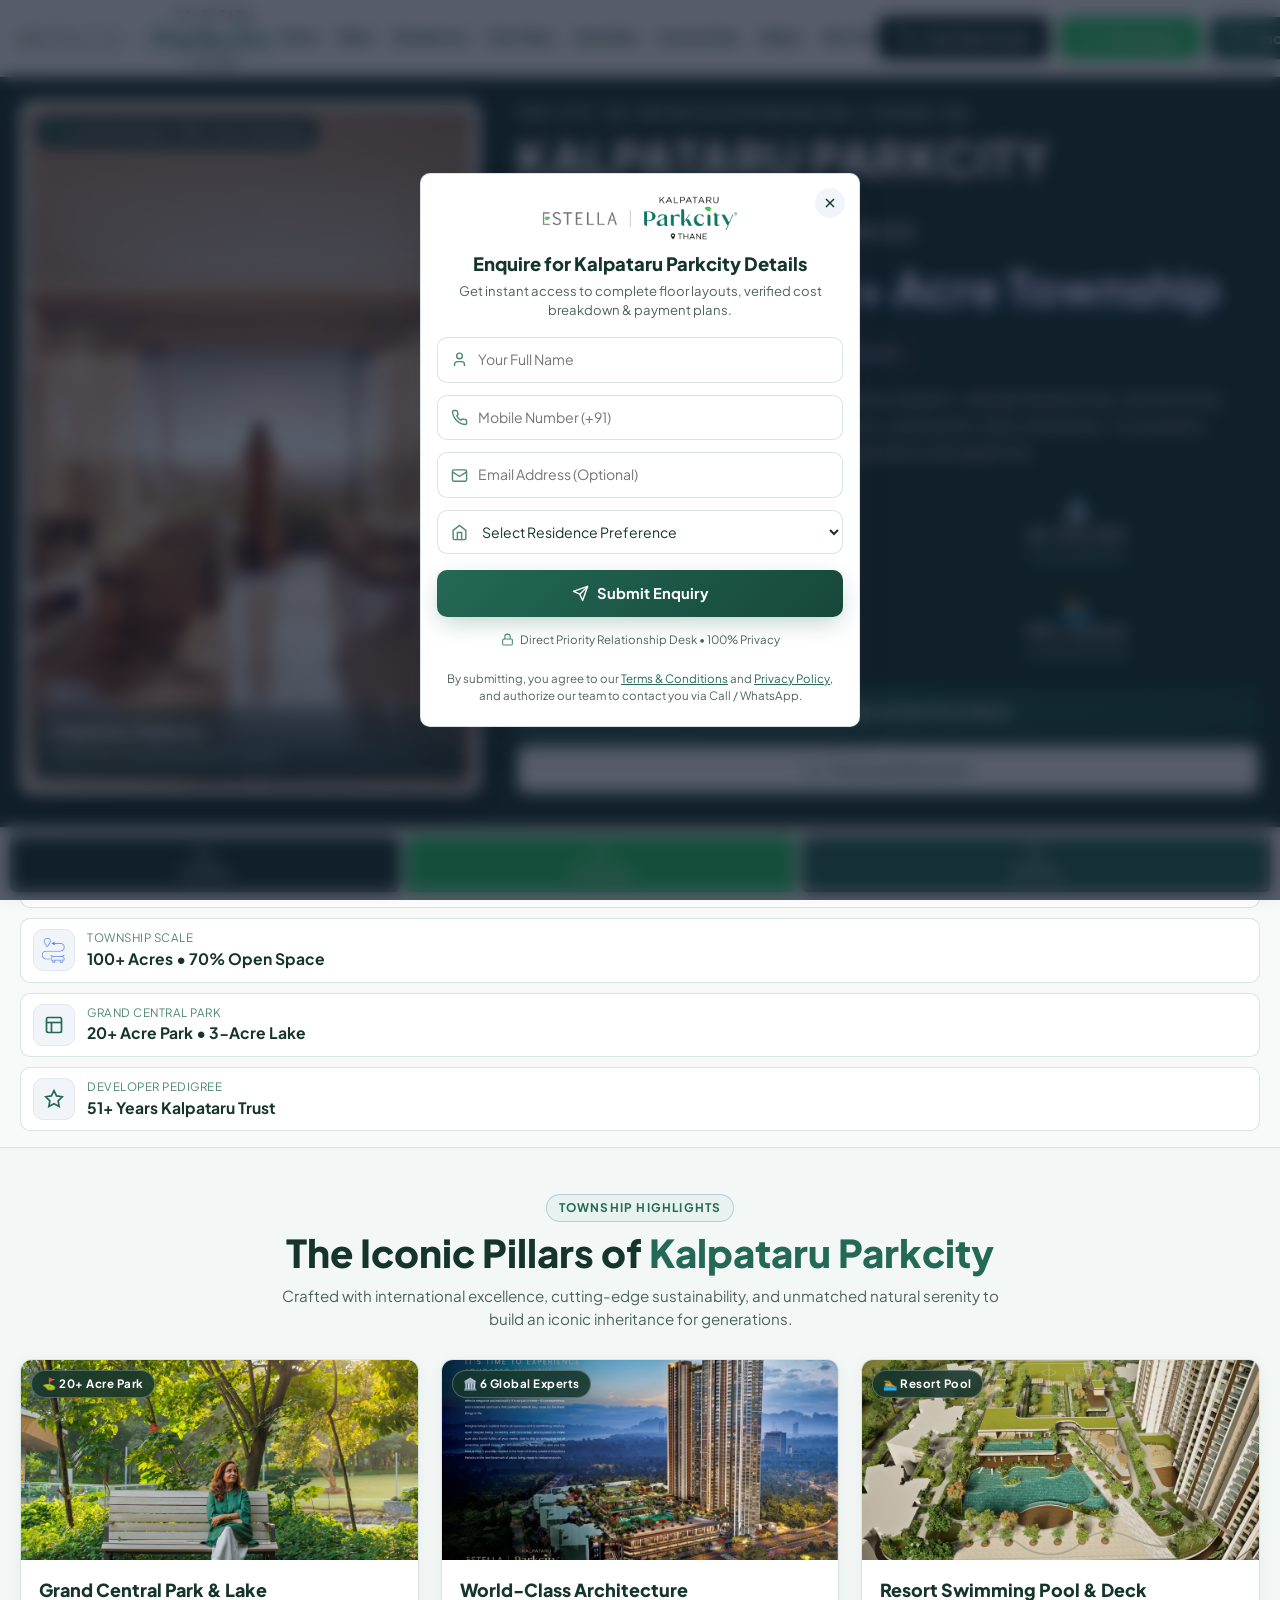
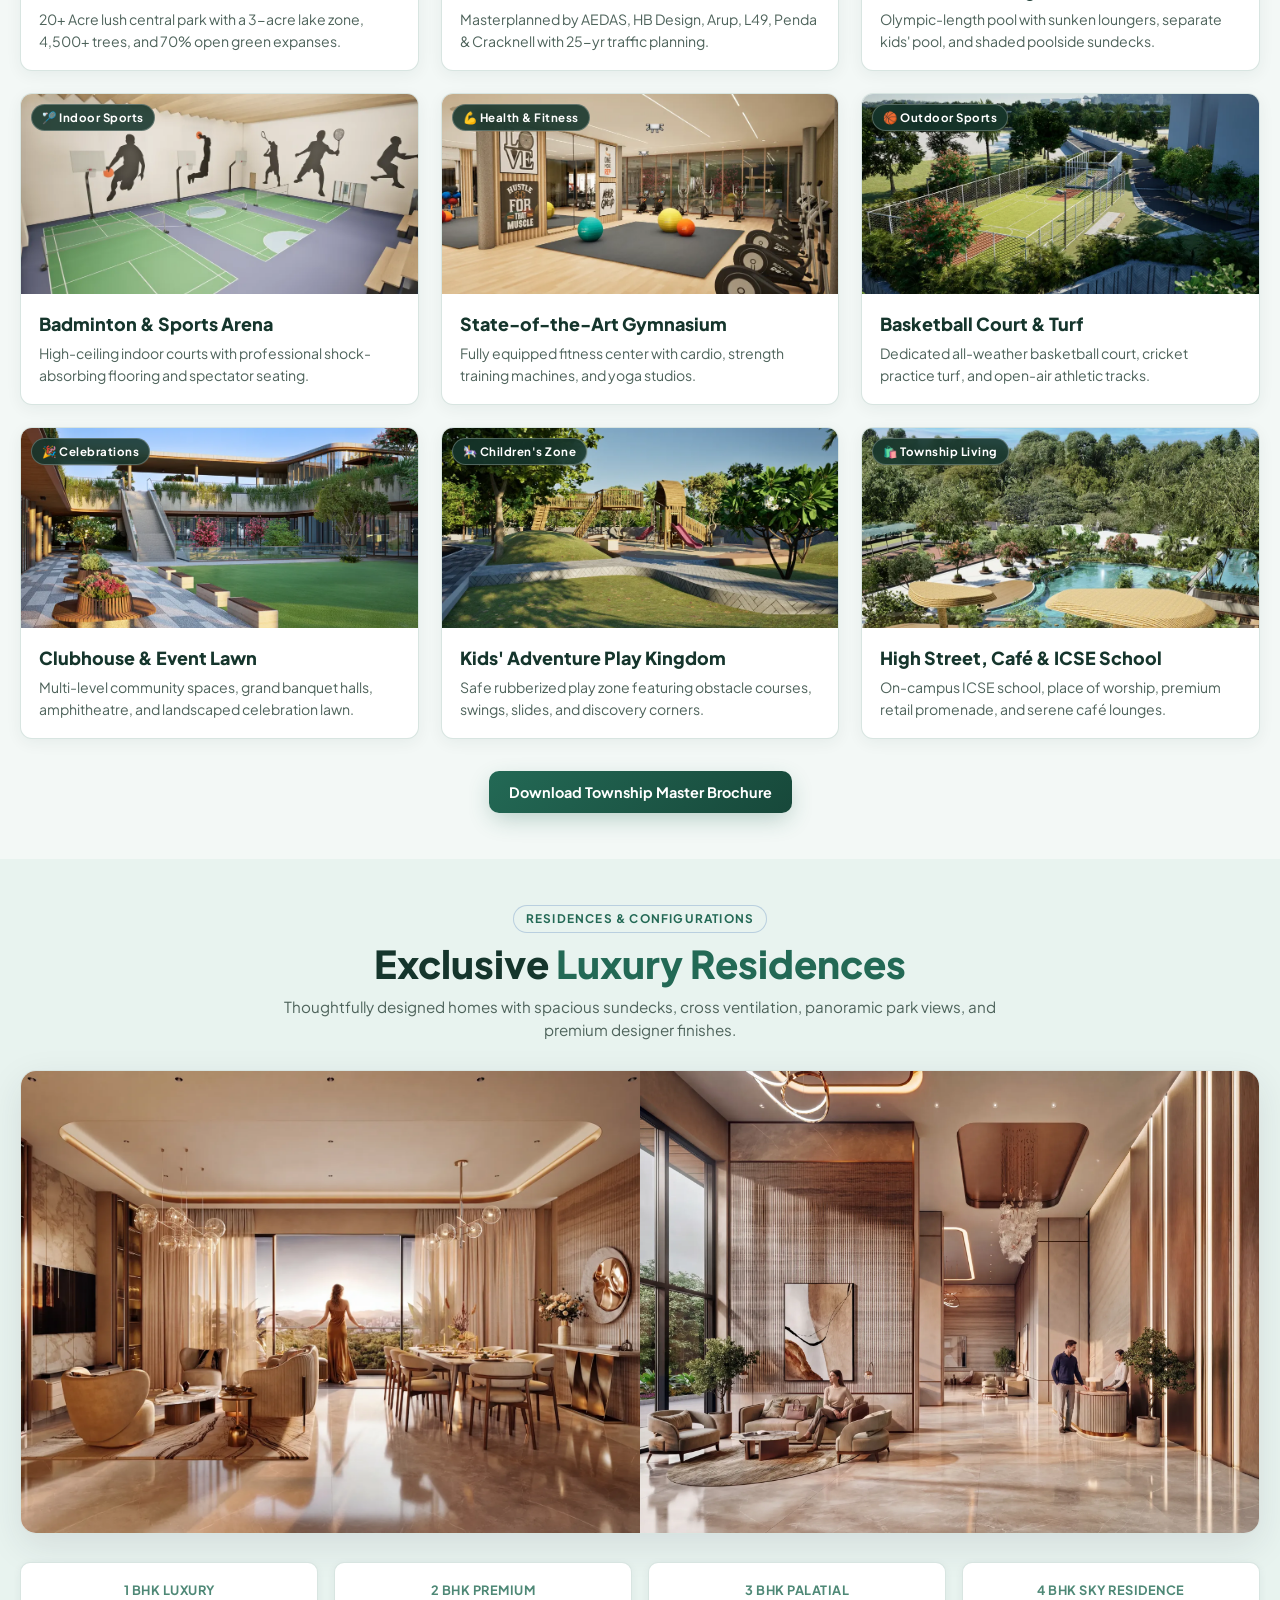
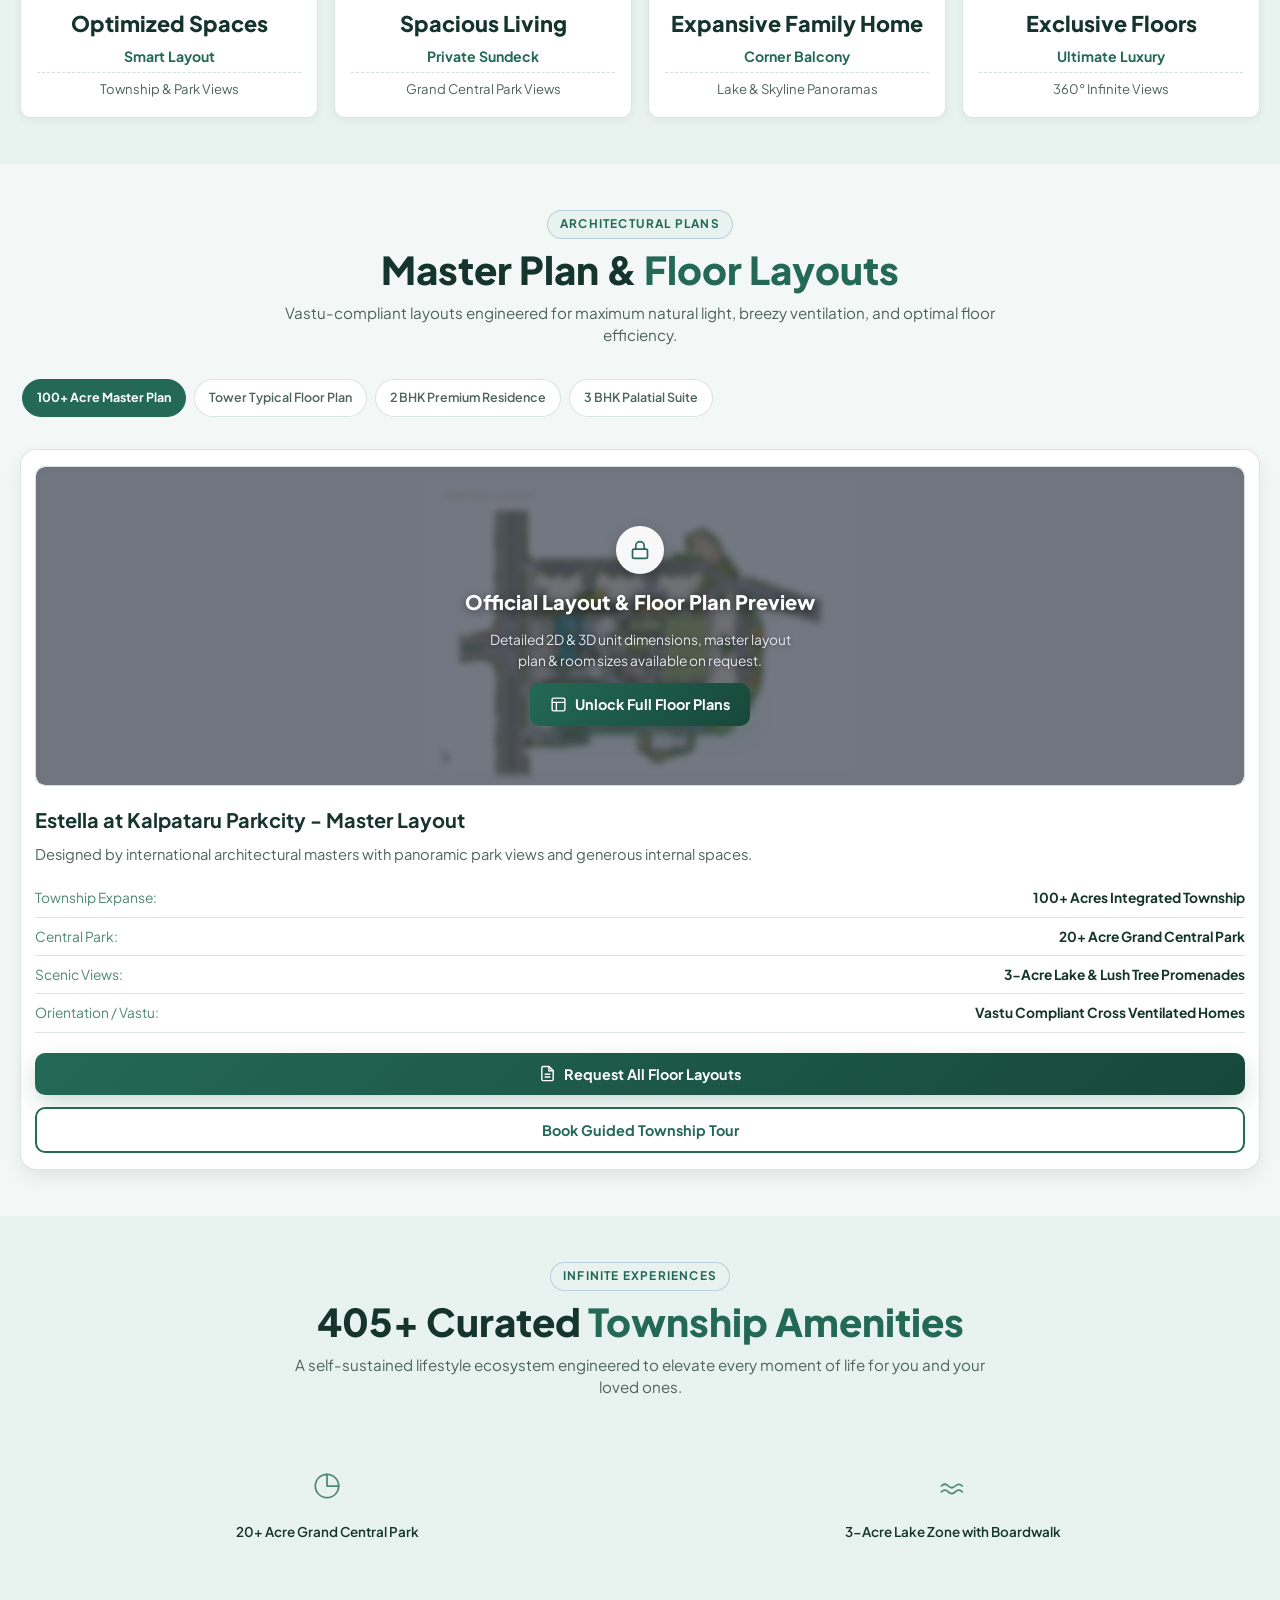
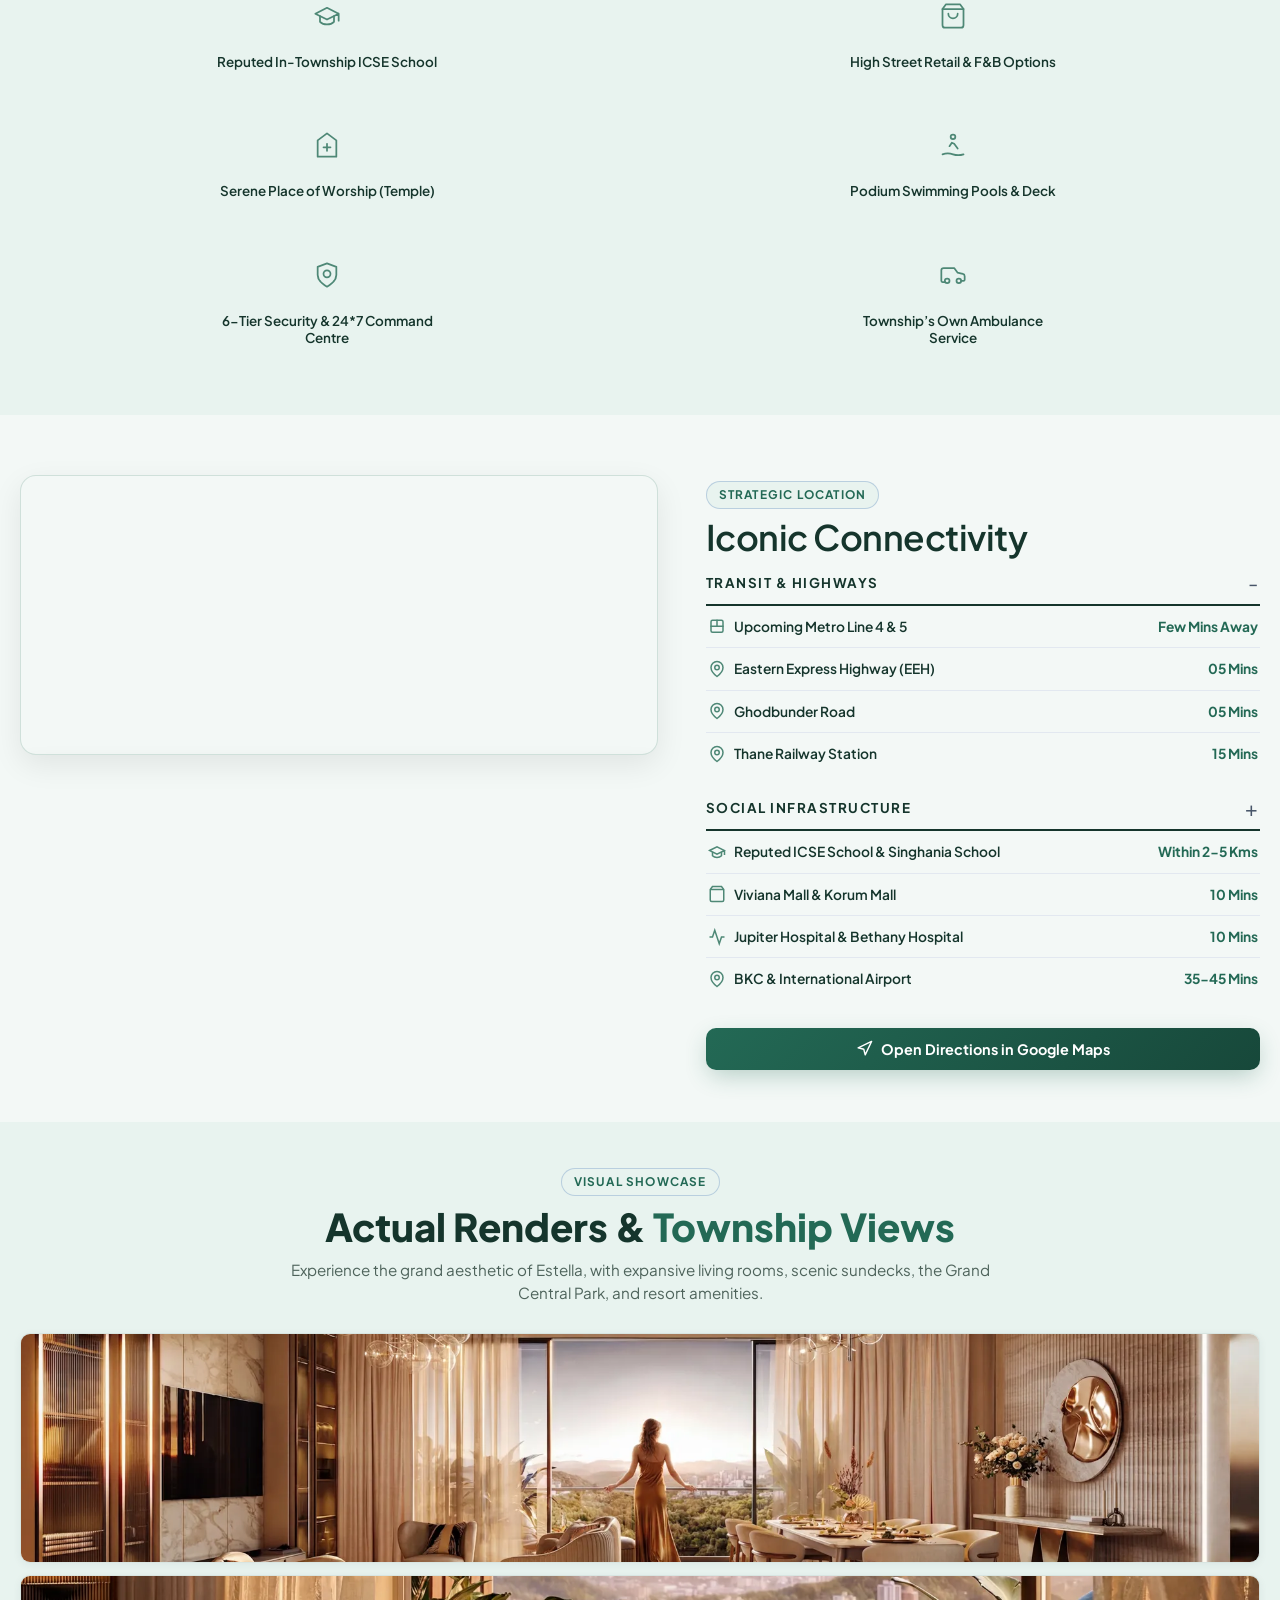
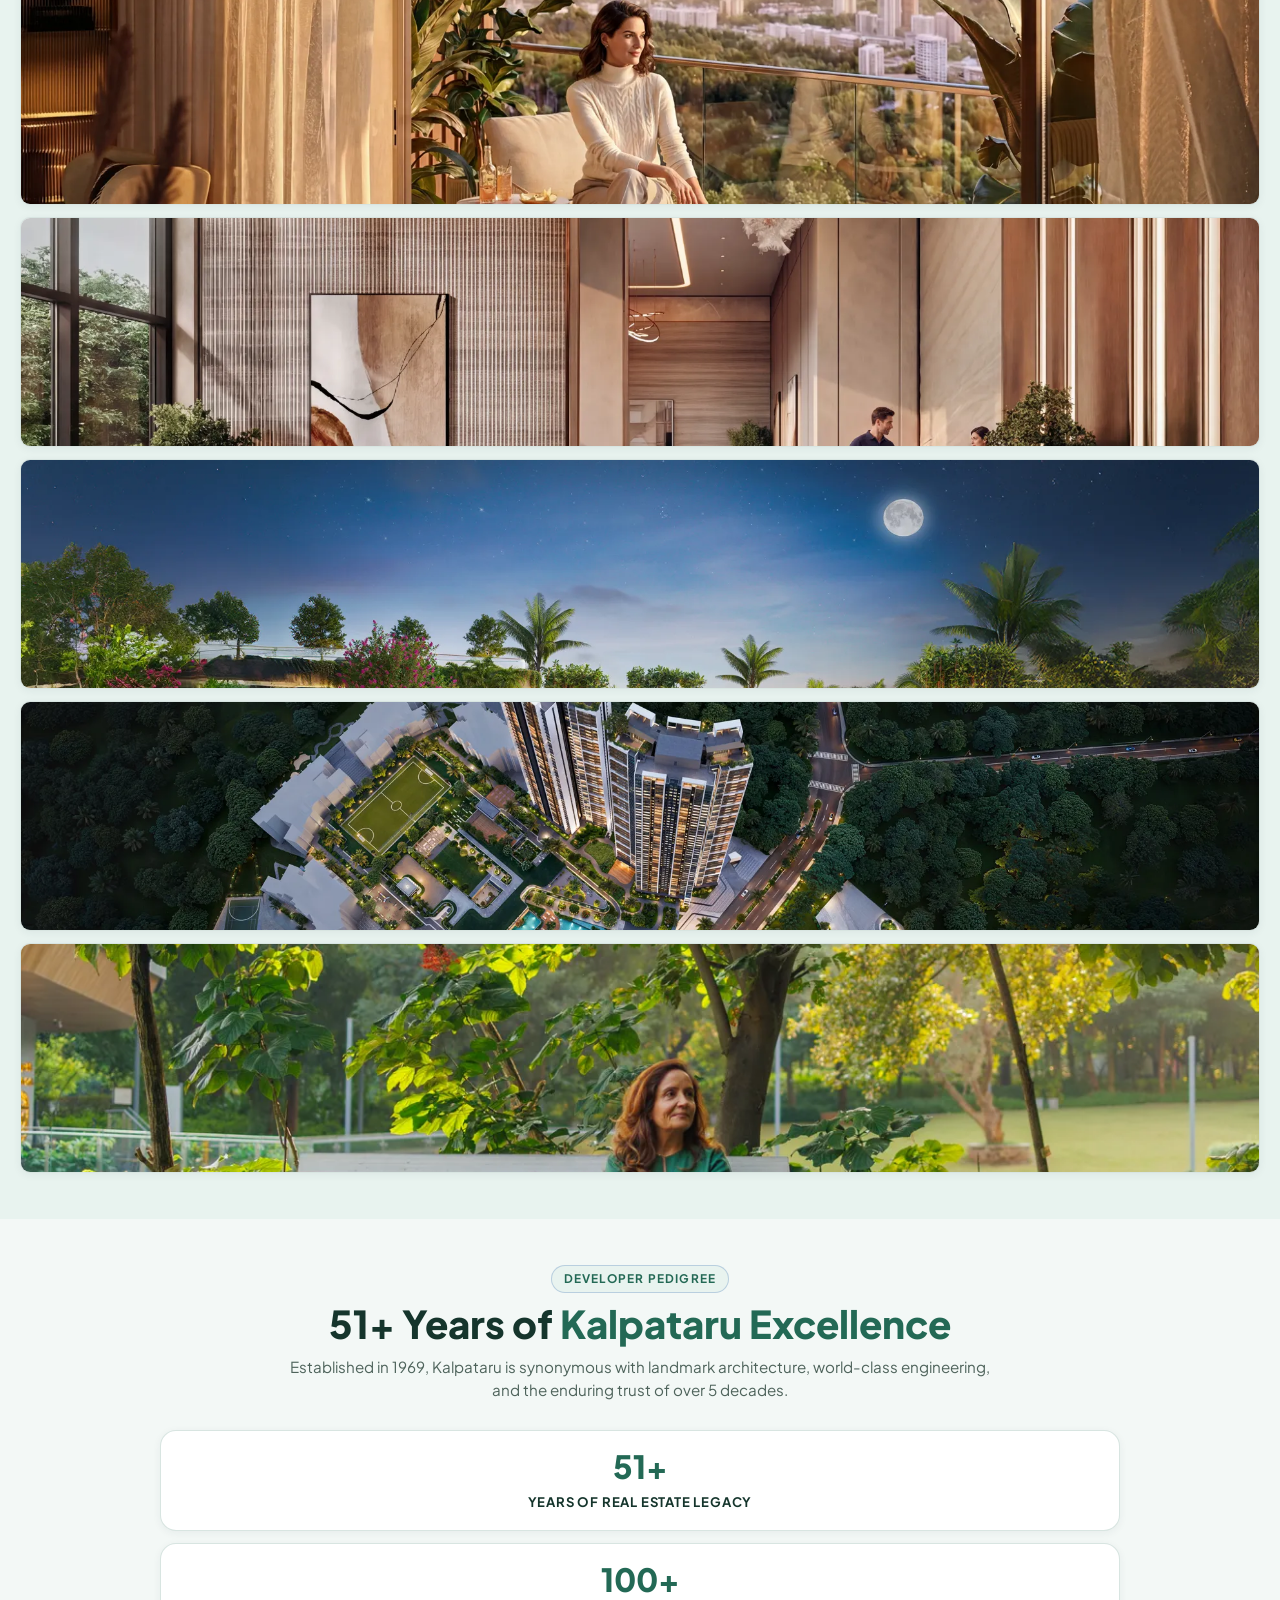
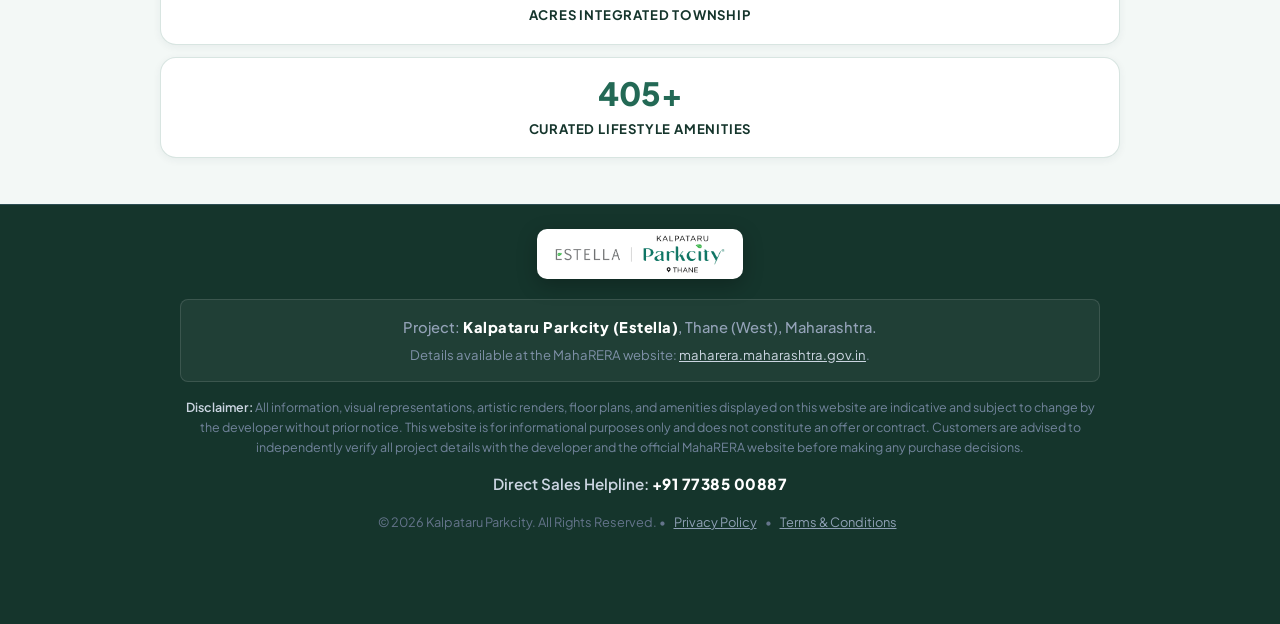
==== commit c01fe58c: "fix: resolve hero video vacant space and convert pillars section into image-card amenity showcase" ====
--- a/index.html
+++ b/index.html
@@ -144,10 +144,18 @@
         <!-- Left Column: Architectural Video Showcase -->
         <div class="hero-commercial-left">
           <div class="commercial-tower-card">
+            <div class="video-top-tag">
+              <span class="video-live-dot"></span>
+              <span>Live Drone View &bull; 100+ Acre Township</span>
+            </div>
             <video class="commercial-tower-video" autoplay muted loop playsinline preload="metadata" poster="images/hero-living.webp">
               <source src="video/video.mp4" type="video/mp4">
               Your browser does not support HTML5 video.
             </video>
+            <div class="video-bottom-caption">
+              <div class="vbc-title">Kalpataru Parkcity</div>
+              <div class="vbc-sub">Thane (W) &bull; Grand Central Park Campus</div>
+            </div>
           </div>
         </div>
 
@@ -174,16 +182,24 @@
           <!-- 4 Core Highlights -->
           <div class="commercial-badges-row">
             <div class="comm-badge-item" title="100+ Acre Township with 70% Open Space">
-              <img src="images/sec1.webp" decoding="async" alt="100+ Acre Township" class="hero-feature-icon-img">
+              <div class="badge-icon-pill">⛳</div>
+              <span class="badge-num">100+ Acres</span>
+              <span class="badge-lbl">70% Open Space</span>
             </div>
             <div class="comm-badge-item" title="20+ Acre Grand Central Park & 3 Acre Lake Zone">
-              <img src="images/sec2.webp" decoding="async" alt="20+ Acre Grand Central Park" class="hero-feature-icon-img">
+              <div class="badge-icon-pill">⛲</div>
+              <span class="badge-num">20+ Acre GCP</span>
+              <span class="badge-lbl">3-Acre Lake Zone</span>
             </div>
             <div class="comm-badge-item" title="6 World-Renowned Architectural Experts">
-              <img src="images/sec3.webp" decoding="async" alt="6 International Experts" class="hero-feature-icon-img">
-            </div>
-            <div class="comm-badge-item" title="51+ Years of Kalpataru Legacy">
-              <img src="images/sec4.webp" decoding="async" alt="51+ Years of Legacy" class="hero-feature-icon-img">
+              <div class="badge-icon-pill">🏛️</div>
+              <span class="badge-num">6 Global Experts</span>
+              <span class="badge-lbl">Iconic Architecture</span>
+            </div>
+            <div class="comm-badge-item" title="405+ Curated Lifestyle Amenities">
+              <div class="badge-icon-pill">🏊</div>
+              <span class="badge-num">405+ Features</span>
+              <span class="badge-lbl">Curated Amenities</span>
             </div>
           </div>
 
@@ -279,118 +295,114 @@
           <p class="section-subtitle">Crafted with international excellence, cutting-edge sustainability, and unmatched natural serenity to build an iconic inheritance for generations.</p>
         </div>
 
-        <div style="display: grid; grid-template-columns: repeat(auto-fit, minmax(280px, 1fr)); gap: 20px; margin-top: 24px;">
+        <div class="pillars-image-grid reveal-item">
           
-          <!-- Pillar 1: Iconic Expanse -->
-          <div class="reveal-item" style="background:#FFFFFF; border:1px solid rgba(78, 136, 118, 0.22); border-radius:12px; padding:24px; box-shadow:var(--shadow-sm); transition:transform 0.2s, box-shadow 0.2s;">
-            <div style="display:flex; align-items:center; gap:12px; margin-bottom:14px;">
-              <div style="width:44px; height:44px; border-radius:10px; background:var(--sky-blue); display:flex; align-items:center; justify-content:center; font-size:1.4rem;">⛳</div>
-              <h3 style="font-size:1.15rem; font-weight:800; color:var(--primary-navy); margin:0;">Iconic Expanse</h3>
-            </div>
-            <ul style="color:var(--text-muted); font-size:0.92rem; line-height:1.7; padding-left:4px;">
-              <li>&bull; Sprawled majestically across <strong>100+ Acres</strong></li>
-              <li>&bull; Features a <strong>20+ Acre Grand Central Park (GCP)</strong></li>
-              <li>&bull; Serene <strong>3-Acre Lake Zone</strong> within GCP</li>
-              <li>&bull; <strong>70% Open &amp; Green Spaces</strong> across the township</li>
-            </ul>
-          </div>
-
-          <!-- Pillar 2: Iconic Design -->
-          <div class="reveal-item" style="background:#FFFFFF; border:1px solid rgba(78, 136, 118, 0.22); border-radius:12px; padding:24px; box-shadow:var(--shadow-sm); transition:transform 0.2s, box-shadow 0.2s;">
-            <div style="display:flex; align-items:center; gap:12px; margin-bottom:14px;">
-              <div style="width:44px; height:44px; border-radius:10px; background:var(--sky-blue); display:flex; align-items:center; justify-content:center; font-size:1.4rem;">🏛️</div>
-              <h3 style="font-size:1.15rem; font-weight:800; color:var(--primary-navy); margin:0;">Iconic Design</h3>
-            </div>
-            <ul style="color:var(--text-muted); font-size:0.92rem; line-height:1.7; padding-left:4px;">
-              <li>&bull; <strong>6 Renowned Experts</strong>: AEDAS &amp; HB Design, Arup, L49, Penda &amp; Cracknell</li>
-              <li>&bull; Engineers &amp; designers behind <strong>Sydney Opera House &amp; Burj Khalifa</strong> landscape</li>
-              <li>&bull; Phases: <strong>Estella, Sunrise, Immensa &amp; Launch Code Starlight</strong></li>
-              <li>&bull; De-congested traffic planning engineered for next <strong>25 years</strong></li>
-            </ul>
-          </div>
-
-          <!-- Pillar 3: Iconic Connectivity -->
-          <div class="reveal-item" style="background:#FFFFFF; border:1px solid rgba(78, 136, 118, 0.22); border-radius:12px; padding:24px; box-shadow:var(--shadow-sm); transition:transform 0.2s, box-shadow 0.2s;">
-            <div style="display:flex; align-items:center; gap:12px; margin-bottom:14px;">
-              <div style="width:44px; height:44px; border-radius:10px; background:var(--sky-blue); display:flex; align-items:center; justify-content:center; font-size:1.4rem;">🚄</div>
-              <h3 style="font-size:1.15rem; font-weight:800; color:var(--primary-navy); margin:0;">Iconic Connectivity</h3>
-            </div>
-            <ul style="color:var(--text-muted); font-size:0.92rem; line-height:1.7; padding-left:4px;">
-              <li>&bull; <strong>Upcoming Metro Line 4 &amp; 5</strong> just minutes away</li>
-              <li>&bull; Quick access to <strong>Eastern Express Highway &amp; Ghodbunder Road</strong></li>
-              <li>&bull; Top schools, premium malls &amp; multi-specialty hospitals within 2-5 kms</li>
-              <li>&bull; Strategic connectivity to Mumbai, Navi Mumbai &amp; BKC</li>
-            </ul>
-          </div>
-
-          <!-- Pillar 4: Iconic Amenities -->
-          <div class="reveal-item" style="background:#FFFFFF; border:1px solid rgba(78, 136, 118, 0.22); border-radius:12px; padding:24px; box-shadow:var(--shadow-sm); transition:transform 0.2s, box-shadow 0.2s;">
-            <div style="display:flex; align-items:center; gap:12px; margin-bottom:14px;">
-              <div style="width:44px; height:44px; border-radius:10px; background:var(--sky-blue); display:flex; align-items:center; justify-content:center; font-size:1.4rem;">🎾</div>
-              <h3 style="font-size:1.15rem; font-weight:800; color:var(--primary-navy); margin:0;">405+ Iconic Amenities</h3>
-            </div>
-            <ul style="color:var(--text-muted); font-size:0.92rem; line-height:1.7; padding-left:4px;">
-              <li>&bull; <strong>405+ Lifestyle &amp; Sports Features</strong> across the township</li>
-              <li>&bull; High Street Retail &amp; fine dining options at your doorstep</li>
-              <li>&bull; Reputed <strong>ICSE School</strong> &amp; serene <strong>Place of Worship</strong> on-site</li>
-              <li>&bull; Each phase enjoys its own dedicated clubhouse &amp; swimming pool</li>
-            </ul>
-          </div>
-
-          <!-- Pillar 5: Iconic Nature -->
-          <div class="reveal-item" style="background:#FFFFFF; border:1px solid rgba(78, 136, 118, 0.22); border-radius:12px; padding:24px; box-shadow:var(--shadow-sm); transition:transform 0.2s, box-shadow 0.2s;">
-            <div style="display:flex; align-items:center; gap:12px; margin-bottom:14px;">
-              <div style="width:44px; height:44px; border-radius:10px; background:var(--sky-blue); display:flex; align-items:center; justify-content:center; font-size:1.4rem;">🌳</div>
-              <h3 style="font-size:1.15rem; font-weight:800; color:var(--primary-navy); margin:0;">Iconic Nature</h3>
-            </div>
-            <ul style="color:var(--text-muted); font-size:0.92rem; line-height:1.7; padding-left:4px;">
-              <li>&bull; Over <strong>4,500+ Green Trees</strong> across landscaped avenues</li>
-              <li>&bull; Habitat for <strong>100s of Birds &amp; Butterflies</strong></li>
-              <li>&bull; <strong>1.2 Million Pounds of Oxygen</strong> propelled annually</li>
-              <li>&bull; Picturesque 3-Acre Lake Zone with walking &amp; jogging promenades</li>
-            </ul>
-          </div>
-
-          <!-- Pillar 6: Iconic Security -->
-          <div class="reveal-item" style="background:#FFFFFF; border:1px solid rgba(78, 136, 118, 0.22); border-radius:12px; padding:24px; box-shadow:var(--shadow-sm); transition:transform 0.2s, box-shadow 0.2s;">
-            <div style="display:flex; align-items:center; gap:12px; margin-bottom:14px;">
-              <div style="width:44px; height:44px; border-radius:10px; background:var(--sky-blue); display:flex; align-items:center; justify-content:center; font-size:1.4rem;">🔏</div>
-              <h3 style="font-size:1.15rem; font-weight:800; color:var(--primary-navy); margin:0;">Iconic Security</h3>
-            </div>
-            <ul style="color:var(--text-muted); font-size:0.92rem; line-height:1.7; padding-left:4px;">
-              <li>&bull; Advanced <strong>6-Level Integrated Security System</strong></li>
-              <li>&bull; <strong>24*7 Active Command Centre</strong> with high-tech CCTV monitoring</li>
-              <li>&bull; Township’s own <strong>Dedicated Ambulance Service</strong></li>
-              <li>&bull; Strict access-controlled lobbies &amp; vehicle registration</li>
-            </ul>
-          </div>
-
-          <!-- Pillar 7: Iconic Sustainability -->
-          <div class="reveal-item" style="background:#FFFFFF; border:1px solid rgba(78, 136, 118, 0.22); border-radius:12px; padding:24px; box-shadow:var(--shadow-sm); transition:transform 0.2s, box-shadow 0.2s;">
-            <div style="display:flex; align-items:center; gap:12px; margin-bottom:14px;">
-              <div style="width:44px; height:44px; border-radius:10px; background:var(--sky-blue); display:flex; align-items:center; justify-content:center; font-size:1.4rem;">☀️</div>
-              <h3 style="font-size:1.15rem; font-weight:800; color:var(--primary-navy); margin:0;">Iconic Sustainability</h3>
-            </div>
-            <ul style="color:var(--text-muted); font-size:0.92rem; line-height:1.7; padding-left:4px;">
-              <li>&bull; <strong>Rainwater Harvesting</strong> &amp; Sewage Treatment Plants (STP)</li>
-              <li>&bull; Energy-efficient LED fixtures &amp; lighting timers in parking</li>
-              <li>&bull; <strong>Electric Vehicle (EV) Charging</strong> bays installed</li>
-              <li>&bull; <strong>Solar Water Heating Systems</strong> provided</li>
-            </ul>
-          </div>
-
-          <!-- Pillar 8: Iconic Inheritance -->
-          <div class="reveal-item" style="background:#FFFFFF; border:1px solid rgba(78, 136, 118, 0.22); border-radius:12px; padding:24px; box-shadow:var(--shadow-sm); transition:transform 0.2s, box-shadow 0.2s;">
-            <div style="display:flex; align-items:center; gap:12px; margin-bottom:14px;">
-              <div style="width:44px; height:44px; border-radius:10px; background:var(--sky-blue); display:flex; align-items:center; justify-content:center; font-size:1.4rem;">💎</div>
-              <h3 style="font-size:1.15rem; font-weight:800; color:var(--primary-navy); margin:0;">Iconic Inheritance</h3>
-            </div>
-            <ul style="color:var(--text-muted); font-size:0.92rem; line-height:1.7; padding-left:4px;">
-              <li>&bull; Once-in-a-lifetime township proposition in prime Thane (W)</li>
-              <li>&bull; Built on <strong>51+ Years of Kalpataru’s Quality &amp; Trust</strong></li>
-              <li>&bull; High capital appreciation &amp; timeless intergenerational value</li>
-              <li>&bull; The definitive address for you &amp; your future generations</li>
-            </ul>
+          <!-- Pillar Card 1: Grand Central Park -->
+          <div class="pillar-img-card">
+            <div class="pillar-card-img-wrap">
+              <span class="pillar-floating-tag">⛳ 20+ Acre Park</span>
+              <img src="images/amenities/grand-central-park.webp" alt="Grand Central Park and Lake Zone" class="pillar-card-img" loading="lazy" decoding="async">
+            </div>
+            <div class="pillar-card-body">
+              <h3 class="pillar-card-title">Grand Central Park &amp; Lake</h3>
+              <p class="pillar-card-desc">20+ Acre lush central park with a 3-acre lake zone, 4,500+ trees, and 70% open green expanses.</p>
+            </div>
+          </div>
+
+          <!-- Pillar Card 2: Iconic Design -->
+          <div class="pillar-img-card">
+            <div class="pillar-card-img-wrap">
+              <span class="pillar-floating-tag">🏛️ 6 Global Experts</span>
+              <img src="images/amenities/tower-design.webp" alt="Iconic Architecture - Kalpataru Parkcity" class="pillar-card-img" loading="lazy" decoding="async">
+            </div>
+            <div class="pillar-card-body">
+              <h3 class="pillar-card-title">World-Class Architecture</h3>
+              <p class="pillar-card-desc">Masterplanned by AEDAS, HB Design, Arup, L49, Penda &amp; Cracknell with 25-yr traffic planning.</p>
+            </div>
+          </div>
+
+          <!-- Pillar Card 3: Swimming Pool -->
+          <div class="pillar-img-card">
+            <div class="pillar-card-img-wrap">
+              <span class="pillar-floating-tag">🏊 Resort Pool</span>
+              <img src="images/amenities/swimming-pool.webp" alt="Resort Swimming Pool - Kalpataru Parkcity" class="pillar-card-img" loading="lazy" decoding="async">
+            </div>
+            <div class="pillar-card-body">
+              <h3 class="pillar-card-title">Resort Swimming Pool &amp; Deck</h3>
+              <p class="pillar-card-desc">Olympic-length pool with sunken loungers, separate kids' pool, and shaded poolside sundecks.</p>
+            </div>
+          </div>
+
+          <!-- Pillar Card 4: Badminton Arena -->
+          <div class="pillar-img-card">
+            <div class="pillar-card-img-wrap">
+              <span class="pillar-floating-tag">🏸 Indoor Sports</span>
+              <img src="images/amenities/badminton-court.webp" alt="Badminton & Pickleball Court" class="pillar-card-img" loading="lazy" decoding="async">
+            </div>
+            <div class="pillar-card-body">
+              <h3 class="pillar-card-title">Badminton &amp; Sports Arena</h3>
+              <p class="pillar-card-desc">High-ceiling indoor courts with professional shock-absorbing flooring and spectator seating.</p>
+            </div>
+          </div>
+
+          <!-- Pillar Card 5: Gymnasium -->
+          <div class="pillar-img-card">
+            <div class="pillar-card-img-wrap">
+              <span class="pillar-floating-tag">💪 Health &amp; Fitness</span>
+              <img src="images/amenities/gymnasium.webp" alt="State of the art Gymnasium" class="pillar-card-img" loading="lazy" decoding="async">
+            </div>
+            <div class="pillar-card-body">
+              <h3 class="pillar-card-title">State-of-the-Art Gymnasium</h3>
+              <p class="pillar-card-desc">Fully equipped fitness center with cardio, strength training machines, and yoga studios.</p>
+            </div>
+          </div>
+
+          <!-- Pillar Card 6: Basketball & Turf -->
+          <div class="pillar-img-card">
+            <div class="pillar-card-img-wrap">
+              <span class="pillar-floating-tag">🏀 Outdoor Sports</span>
+              <img src="images/amenities/basketball-cricket.webp" alt="Basketball Court & Cricket Turf" class="pillar-card-img" loading="lazy" decoding="async">
+            </div>
+            <div class="pillar-card-body">
+              <h3 class="pillar-card-title">Basketball Court &amp; Turf</h3>
+              <p class="pillar-card-desc">Dedicated all-weather basketball court, cricket practice turf, and open-air athletic tracks.</p>
+            </div>
+          </div>
+
+          <!-- Pillar Card 7: Clubhouse & Courtyard -->
+          <div class="pillar-img-card">
+            <div class="pillar-card-img-wrap">
+              <span class="pillar-floating-tag">🎉 Celebrations</span>
+              <img src="images/amenities/club-courtyard.webp" alt="Clubhouse Courtyard and Party Lawn" class="pillar-card-img" loading="lazy" decoding="async">
+            </div>
+            <div class="pillar-card-body">
+              <h3 class="pillar-card-title">Clubhouse &amp; Event Lawn</h3>
+              <p class="pillar-card-desc">Multi-level community spaces, grand banquet halls, amphitheatre, and landscaped celebration lawn.</p>
+            </div>
+          </div>
+
+          <!-- Pillar Card 8: Kids Play Kingdom -->
+          <div class="pillar-img-card">
+            <div class="pillar-card-img-wrap">
+              <span class="pillar-floating-tag">🎠 Children's Zone</span>
+              <img src="images/amenities/kids-play.webp" alt="Kids Adventure Play Park" class="pillar-card-img" loading="lazy" decoding="async">
+            </div>
+            <div class="pillar-card-body">
+              <h3 class="pillar-card-title">Kids' Adventure Play Kingdom</h3>
+              <p class="pillar-card-desc">Safe rubberized play zone featuring obstacle courses, swings, slides, and discovery corners.</p>
+            </div>
+          </div>
+
+          <!-- Pillar Card 9: Café, Retail & ICSE School -->
+          <div class="pillar-img-card">
+            <div class="pillar-card-img-wrap">
+              <span class="pillar-floating-tag">🛍️ Township Living</span>
+              <img src="images/amenities/cafe-lounge.webp" alt="High Street Retail & Cafeteria" class="pillar-card-img" loading="lazy" decoding="async">
+            </div>
+            <div class="pillar-card-body">
+              <h3 class="pillar-card-title">High Street, Café &amp; ICSE School</h3>
+              <p class="pillar-card-desc">On-campus ICSE school, place of worship, premium retail promenade, and serene café lounges.</p>
+            </div>
           </div>
 
         </div>
--- a/css/style.css
+++ b/css/style.css
@@ -482,54 +482,124 @@
   font-weight: 700;
 }
 
-/* --- 7. Hero Section (Commercial Icon: Thane-Belapur Road) --- */
+/* --- 7. Hero Section (Kalpataru Parkcity Luxury Showcase) --- */
 .hero-section {
   position: relative;
-  padding: 32px 0 36px 0;
+  padding: 24px 0 32px 0;
   background: var(--primary-navy);
-  border-bottom: 1px solid rgba(113, 152, 197, 0.28);
+  border-bottom: 1px solid rgba(78, 136, 118, 0.28);
 }
 
 .hero-commercial-showcase {
   display: grid;
-  grid-template-columns: 430px 1fr;
-  gap: 44px;
-  align-items: center;
-}
-
-/* Left Column: Commercial Tower Framed Showcase (Compact Video Card) */
+  grid-template-columns: 460px 1fr;
+  gap: 36px;
+  align-items: stretch;
+}
+
+/* Left Column: Commercial Tower Framed Showcase (Full-Height Video Card) */
 .hero-commercial-left {
   display: flex;
-  justify-content: center;
-  align-items: center;
+  flex-direction: column;
+  align-items: stretch;
   width: 100%;
+  height: 100%;
 }
 
 .commercial-tower-card {
+  position: relative;
   background: #ffffff;
-  padding: 8px;
-  border-radius: 10px;
-  box-shadow: 0 16px 40px rgba(41, 44, 60, 0.3);
+  padding: 6px;
+  border-radius: 14px;
+  box-shadow: 0 16px 44px rgba(0, 0, 0, 0.4);
   width: 100%;
-  max-width: 430px;
-  border: 1px solid rgba(255, 255, 255, 0.9);
+  flex: 1;
+  min-height: 480px;
+  border: 1px solid rgba(255, 255, 255, 0.4);
+  display: flex;
+  flex-direction: column;
+  overflow: hidden;
   transition: transform 0.4s ease, box-shadow 0.4s ease;
-  overflow: hidden;
 }
 
 .commercial-tower-card:hover {
   transform: translateY(-3px);
-  box-shadow: 0 20px 48px rgba(41, 44, 60, 0.38);
+  box-shadow: 0 20px 48px rgba(0, 0, 0, 0.5);
 }
 
 .commercial-tower-video {
   width: 100%;
-  max-height: 520px;
-  height: auto;
+  height: 100%;
+  min-height: 480px;
+  flex: 1;
   display: block;
-  border-radius: 6px;
+  border-radius: 10px;
   object-fit: cover;
-  background: #0f172a;
+  background: #0b1c17;
+}
+
+/* Video Floating Overlays */
+.video-top-tag {
+  position: absolute;
+  top: 14px;
+  left: 14px;
+  z-index: 2;
+  background: rgba(21, 53, 44, 0.85);
+  backdrop-filter: blur(8px);
+  -webkit-backdrop-filter: blur(8px);
+  color: #ffffff;
+  font-size: 0.76rem;
+  font-weight: 700;
+  padding: 6px 14px;
+  border-radius: var(--radius-full);
+  border: 1px solid rgba(255, 255, 255, 0.3);
+  display: inline-flex;
+  align-items: center;
+  gap: 8px;
+  letter-spacing: 0.4px;
+}
+
+.video-live-dot {
+  width: 8px;
+  height: 8px;
+  background: #25d366;
+  border-radius: 50%;
+  box-shadow: 0 0 8px #25d366;
+  animation: pulse-dot 1.8s infinite;
+}
+
+@keyframes pulse-dot {
+  0% { transform: scale(0.95); opacity: 0.8; }
+  50% { transform: scale(1.3); opacity: 1; }
+  100% { transform: scale(0.95); opacity: 0.8; }
+}
+
+.video-bottom-caption {
+  position: absolute;
+  bottom: 14px;
+  left: 14px;
+  right: 14px;
+  z-index: 2;
+  background: linear-gradient(180deg, rgba(21, 53, 44, 0.4) 0%, rgba(21, 53, 44, 0.92) 100%);
+  backdrop-filter: blur(10px);
+  -webkit-backdrop-filter: blur(10px);
+  padding: 12px 16px;
+  border-radius: 10px;
+  border: 1px solid rgba(255, 255, 255, 0.2);
+  color: #ffffff;
+}
+
+.vbc-title {
+  font-size: 1rem;
+  font-weight: 800;
+  letter-spacing: 0.5px;
+  font-family: var(--font-sans);
+}
+
+.vbc-sub {
+  font-size: 0.78rem;
+  color: #d1fae5;
+  margin-top: 2px;
 }
 
 .commercial-tower-img {
@@ -649,14 +719,13 @@
   margin-bottom: 24px;
 }
 
-/* 4 Core Hero Feature Badges (Commercial Highlights) - Minimal Luxury Style (No Box / No Border) */
+/* 4 Core Hero Feature Badges (Kalpataru Township Highlights) */
 .commercial-badges-row {
   display: grid;
   grid-template-columns: repeat(4, 1fr);
-  gap: 16px;
-  margin-bottom: 26px;
+  gap: 12px;
+  margin-bottom: 24px;
   width: 100%;
-  align-items: center;
 }
 
 .comm-badge-item {
@@ -664,19 +733,126 @@
   flex-direction: column;
   align-items: center;
   justify-content: center;
-  background: transparent;
-  border: none;
-  box-shadow: none;
-  padding: 6px 4px;
-  transition: transform var(--transition-smooth);
   text-align: center;
+  background: rgba(255, 255, 255, 0.08);
+  border: 1px solid rgba(255, 255, 255, 0.16);
+  border-radius: 10px;
+  padding: 10px 8px;
+  backdrop-filter: blur(8px);
+  -webkit-backdrop-filter: blur(8px);
+  transition: transform 0.2s ease, background 0.2s ease;
 }
 
 .comm-badge-item:hover {
-  background: transparent;
-  border: none;
-  box-shadow: none;
+  background: rgba(255, 255, 255, 0.14);
+  transform: translateY(-2px);
+}
+
+.badge-icon-pill {
+  font-size: 1.5rem;
+  margin-bottom: 4px;
+  line-height: 1;
+}
+
+.badge-num {
+  font-size: 0.88rem;
+  font-weight: 800;
+  color: #ffffff;
+  display: block;
+  white-space: nowrap;
+}
+
+.badge-lbl {
+  font-size: 0.72rem;
+  color: #d1fae5;
+  display: block;
+  font-weight: 500;
+  margin-top: 2px;
+  white-space: nowrap;
+}
+
+/* --- Pillars & Amenities Visual Image Grid Showcase --- */
+.pillars-image-grid {
+  display: grid;
+  grid-template-columns: repeat(3, 1fr);
+  gap: 22px;
+  margin-top: 24px;
+}
+
+.pillar-img-card {
+  background: #ffffff;
+  border-radius: 12px;
+  overflow: hidden;
+  border: 1px solid rgba(78, 136, 118, 0.22);
+  box-shadow: 0 4px 16px rgba(21, 53, 44, 0.06);
+  transition: transform 0.3s ease, box-shadow 0.3s ease;
+  display: flex;
+  flex-direction: column;
+}
+
+.pillar-img-card:hover {
   transform: translateY(-4px);
+  box-shadow: 0 12px 28px rgba(21, 53, 44, 0.12);
+  border-color: var(--royal-blue);
+}
+
+.pillar-card-img-wrap {
+  position: relative;
+  width: 100%;
+  height: 200px;
+  overflow: hidden;
+  background: #0f2a24;
+}
+
+.pillar-card-img {
+  width: 100%;
+  height: 100%;
+  object-fit: cover;
+  display: block;
+  transition: transform 0.4s ease;
+}
+
+.pillar-img-card:hover .pillar-card-img {
+  transform: scale(1.05);
+}
+
+.pillar-floating-tag {
+  position: absolute;
+  top: 10px;
+  left: 10px;
+  background: rgba(21, 53, 44, 0.88);
+  backdrop-filter: blur(6px);
+  -webkit-backdrop-filter: blur(6px);
+  color: #ffffff;
+  font-size: 0.72rem;
+  font-weight: 700;
+  letter-spacing: 0.5px;
+  padding: 4px 10px;
+  border-radius: var(--radius-full);
+  border: 1px solid rgba(255, 255, 255, 0.25);
+  z-index: 2;
+}
+
+.pillar-card-body {
+  padding: 16px 18px 18px;
+  flex: 1;
+  display: flex;
+  flex-direction: column;
+}
+
+.pillar-card-title {
+  font-size: 1.12rem;
+  font-weight: 800;
+  color: var(--primary-navy);
+  margin-bottom: 6px;
+  font-family: var(--font-sans);
+}
+
+.pillar-card-desc {
+  font-size: 0.88rem;
+  color: var(--text-muted);
+  line-height: 1.5;
+  margin: 0;
 }
 
 .hero-feature-icon-img {
@@ -1766,6 +1942,22 @@
     gap: 28px;
   }
 
+  .commercial-tower-card {
+    min-height: 360px;
+    max-width: 560px;
+    margin: 0 auto;
+  }
+
+  .commercial-tower-video {
+    min-height: 360px;
+    aspect-ratio: 16/10;
+  }
+
+  .pillars-image-grid {
+    grid-template-columns: repeat(2, 1fr);
+    gap: 16px;
+  }
+
   .hero-commercial-left {
     order: 2;
   }
@@ -1984,14 +2176,23 @@
   }
 
   .commercial-tower-card {
-    max-width: 360px;
+    max-width: 100%;
     width: 100%;
     margin: 0 auto;
-    padding: 6px;
+    min-height: 240px;
+    padding: 4px;
   }
 
   .commercial-tower-video {
-    max-height: 380px;
+    min-height: 240px;
+    max-height: 360px;
+    aspect-ratio: 16/10;
+  }
+
+  .pillars-image-grid {
+    grid-template-columns: 1fr;
+    gap: 16px;
+  }
   }
 
   /* 4 Hero Feature Badges (2x2 Grid) */
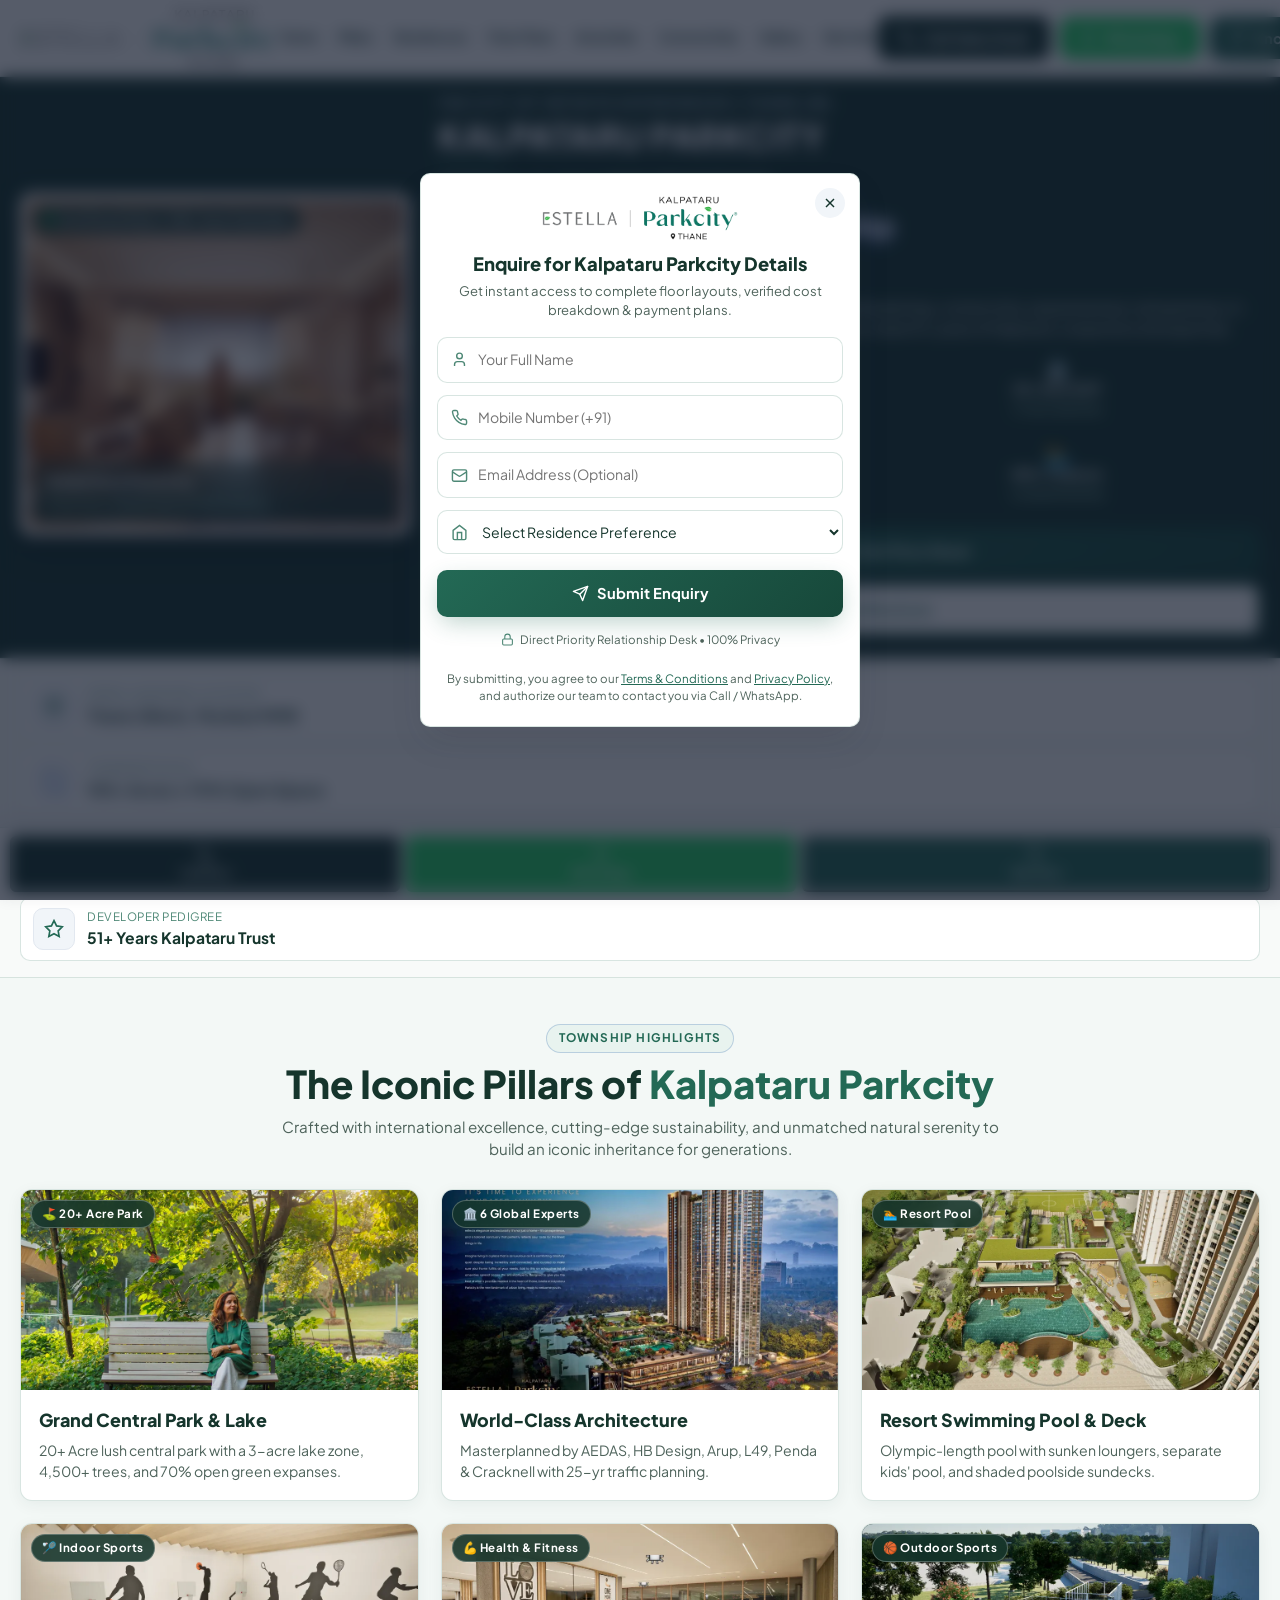
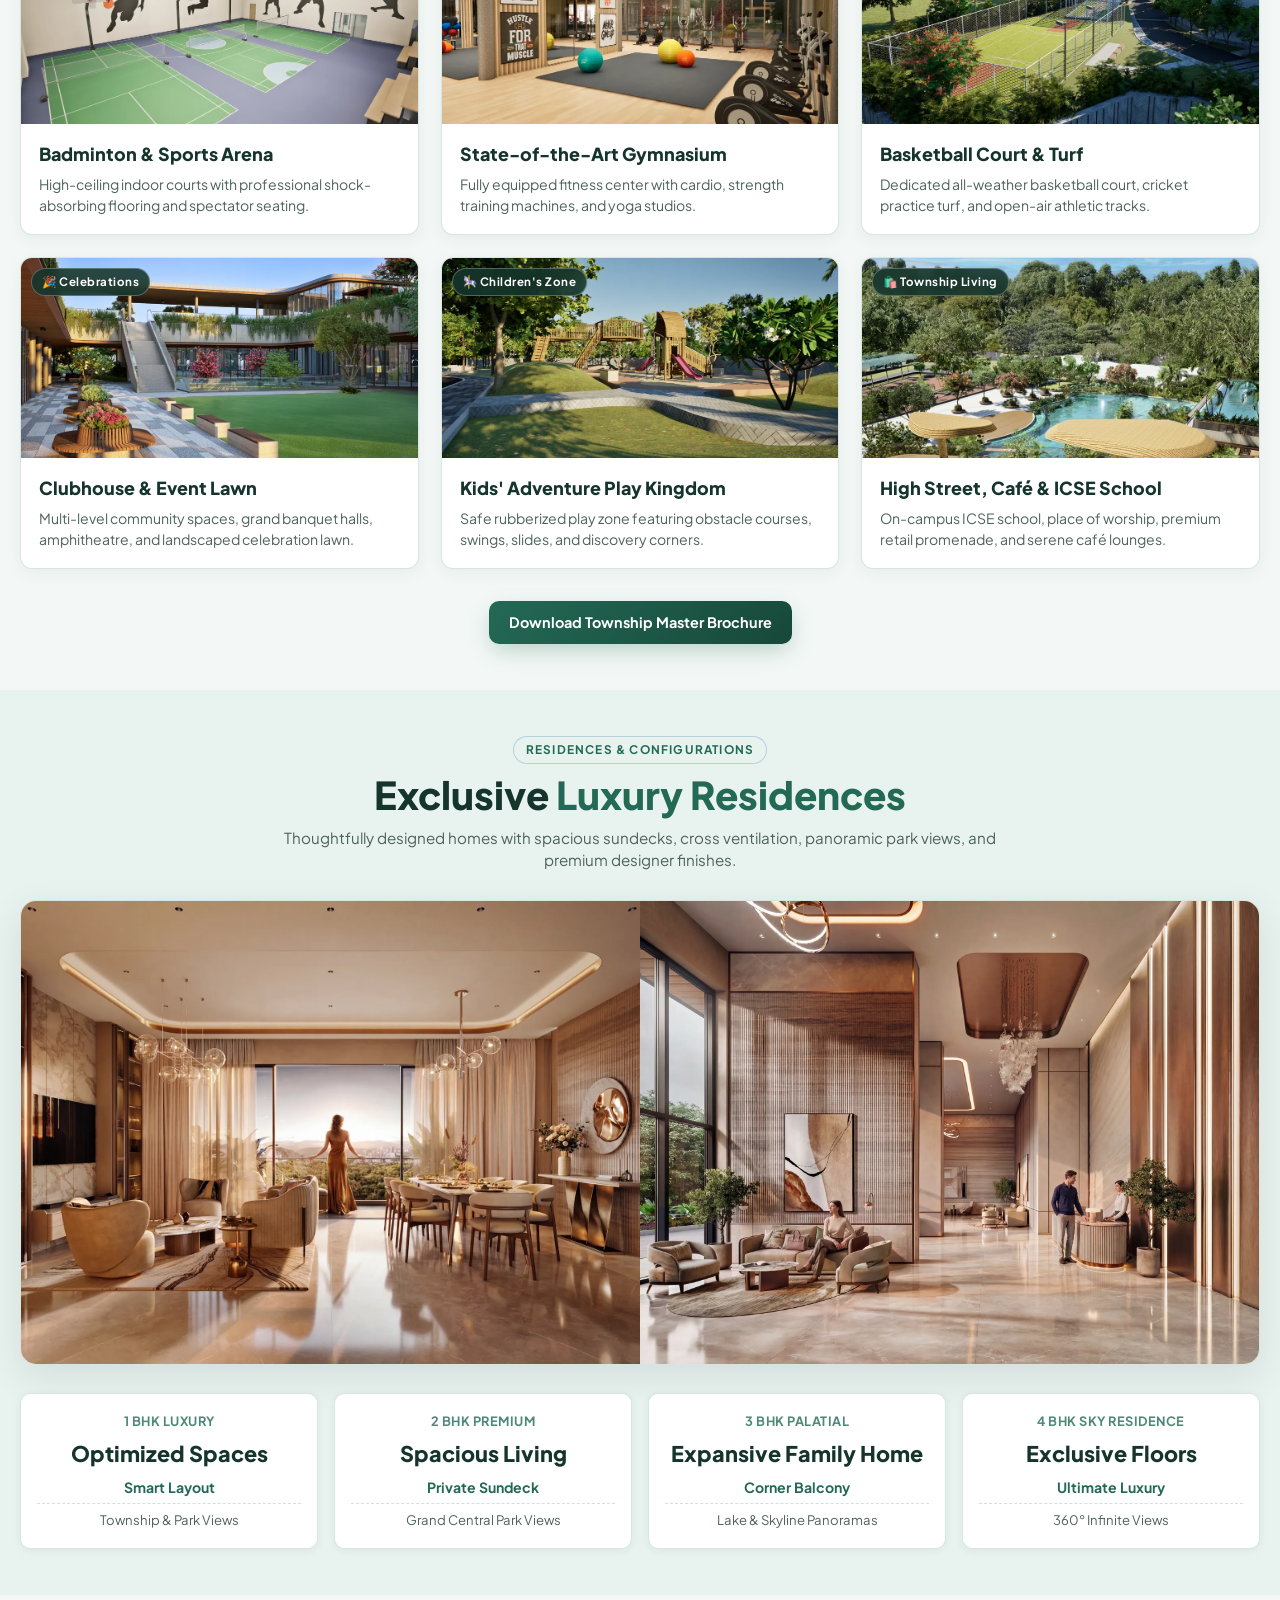
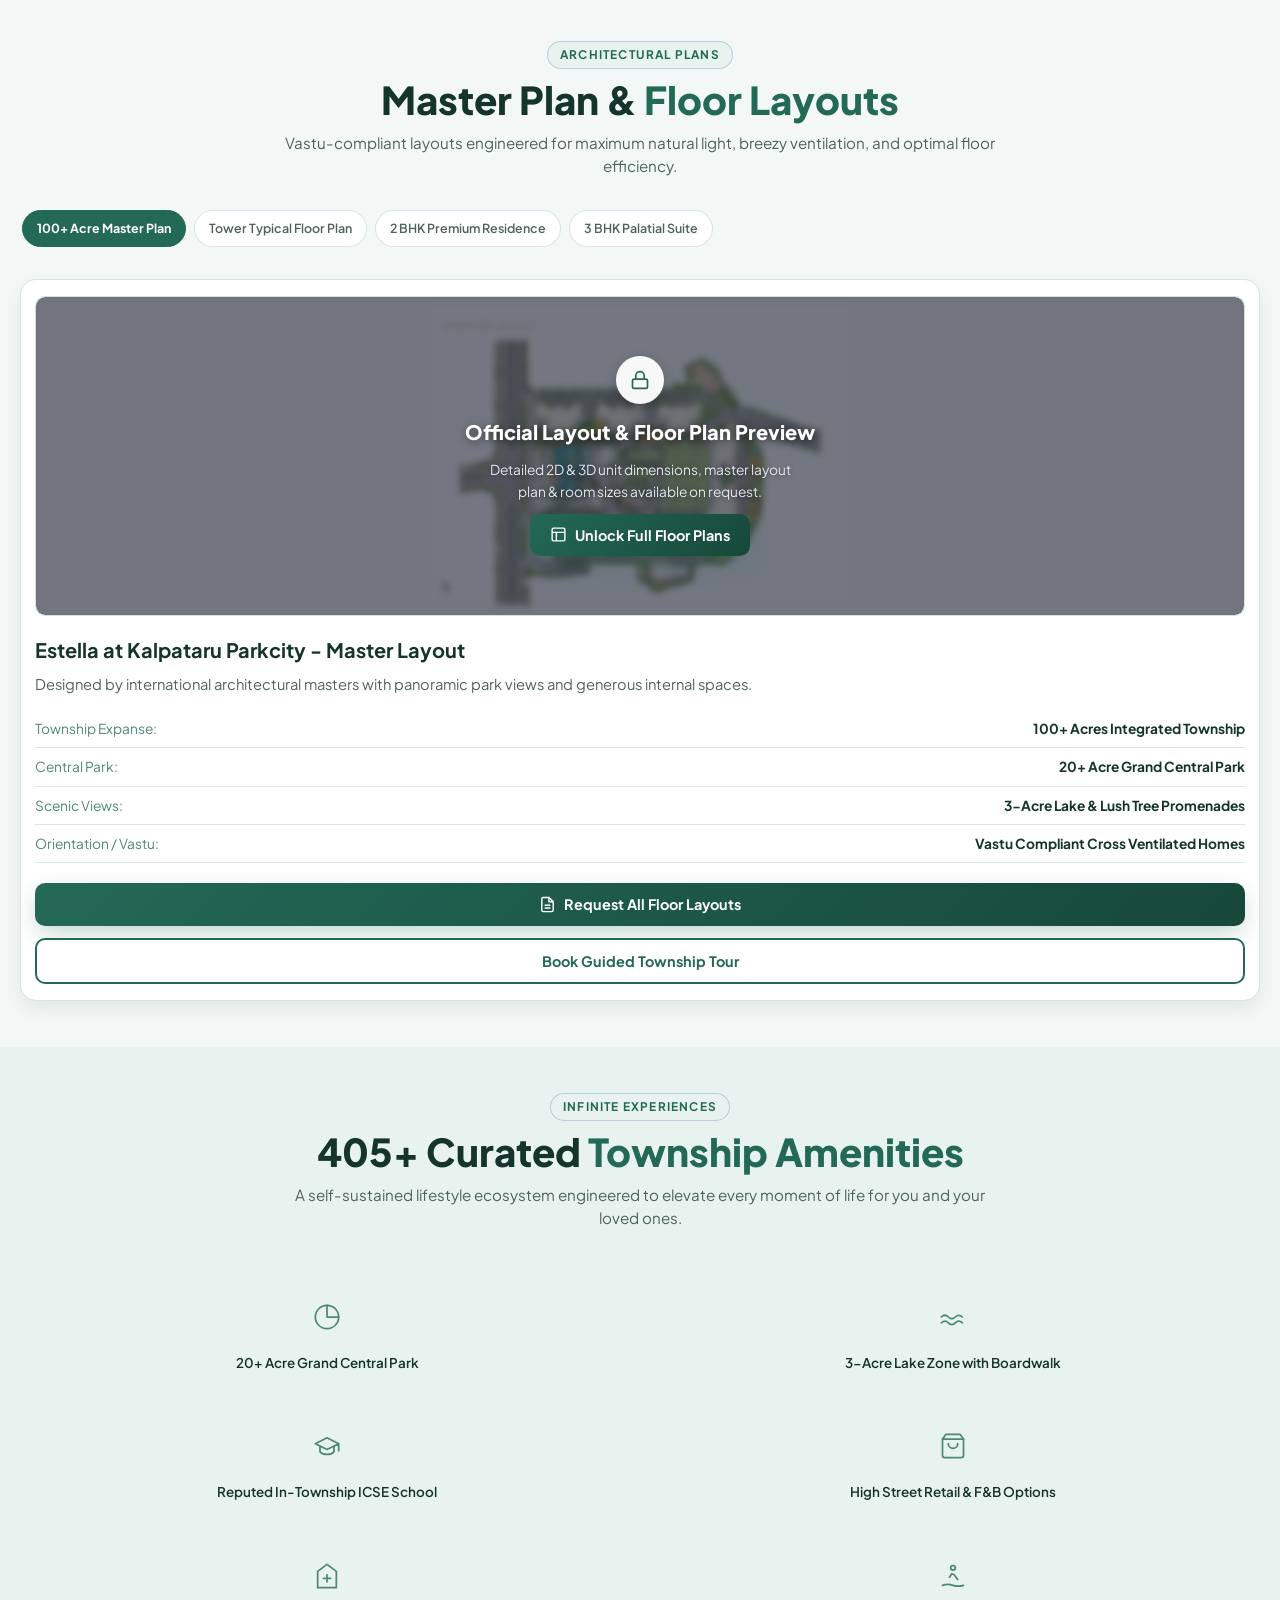
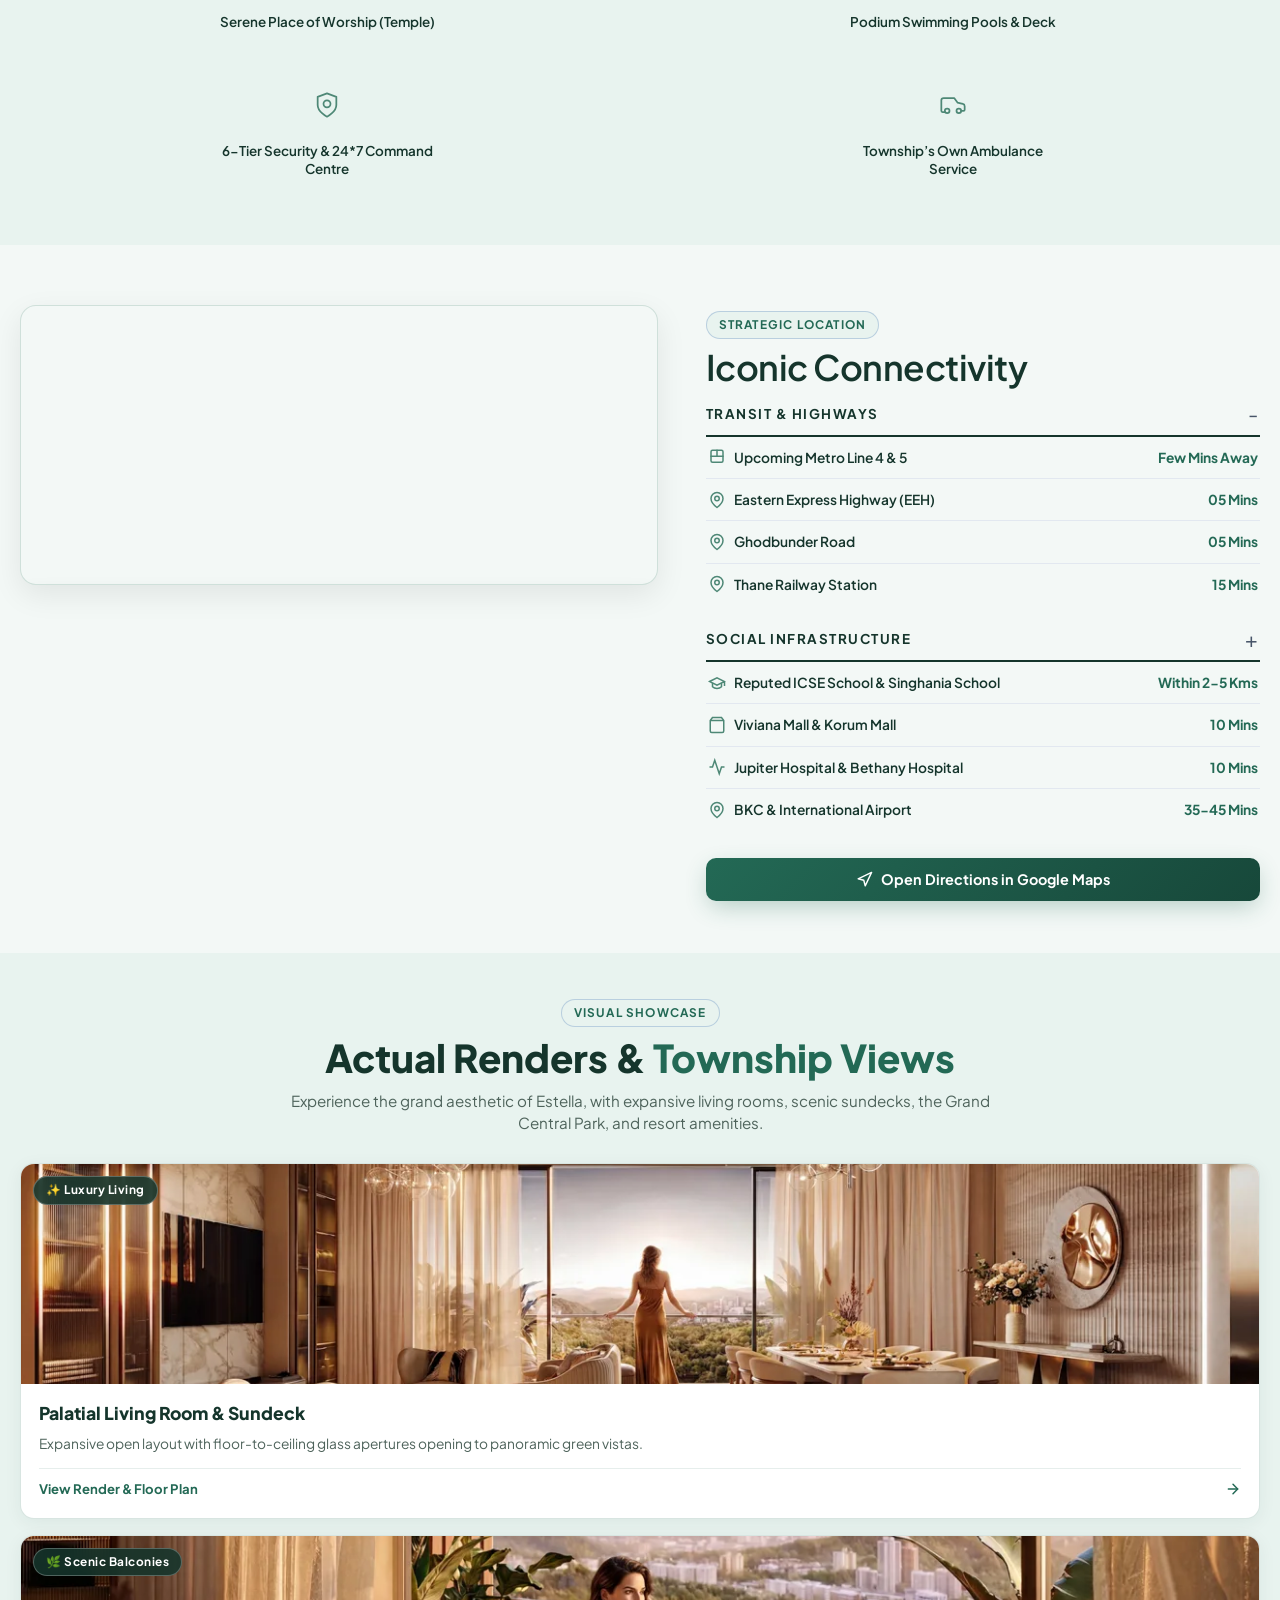
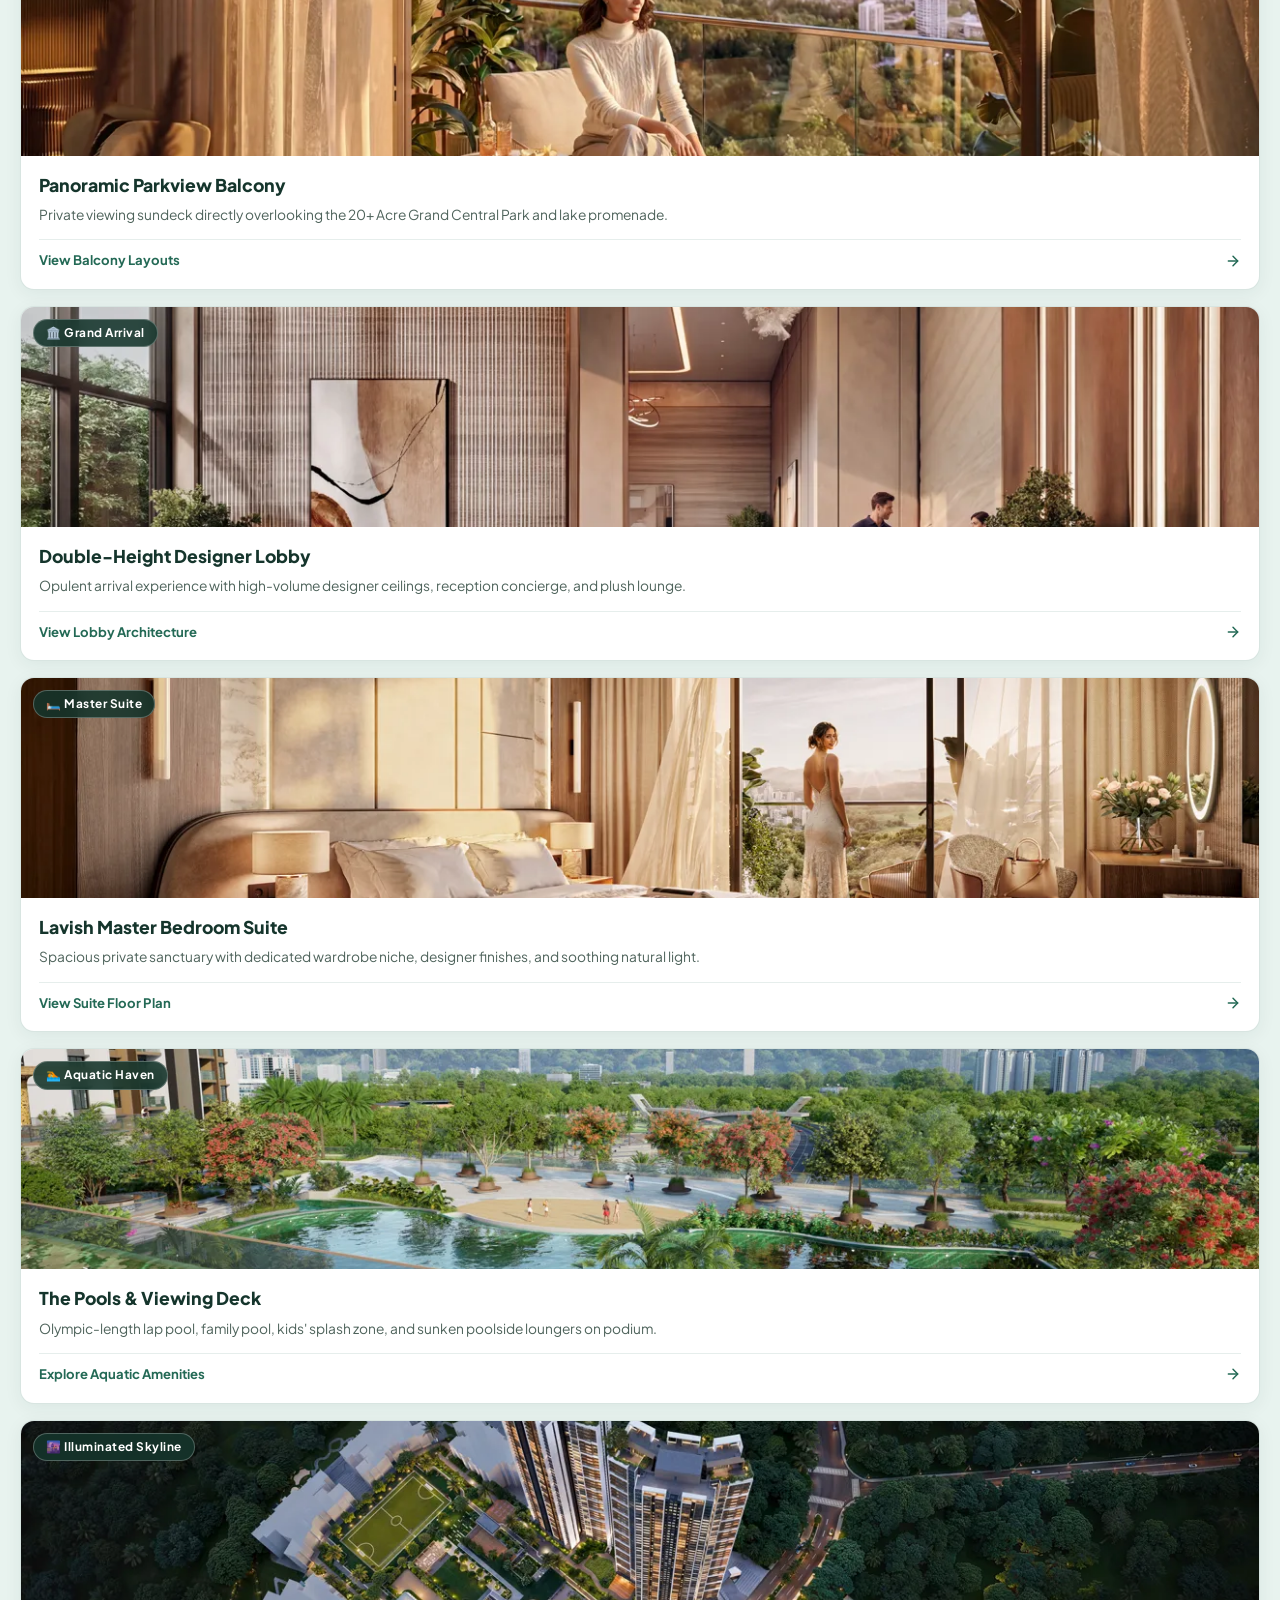
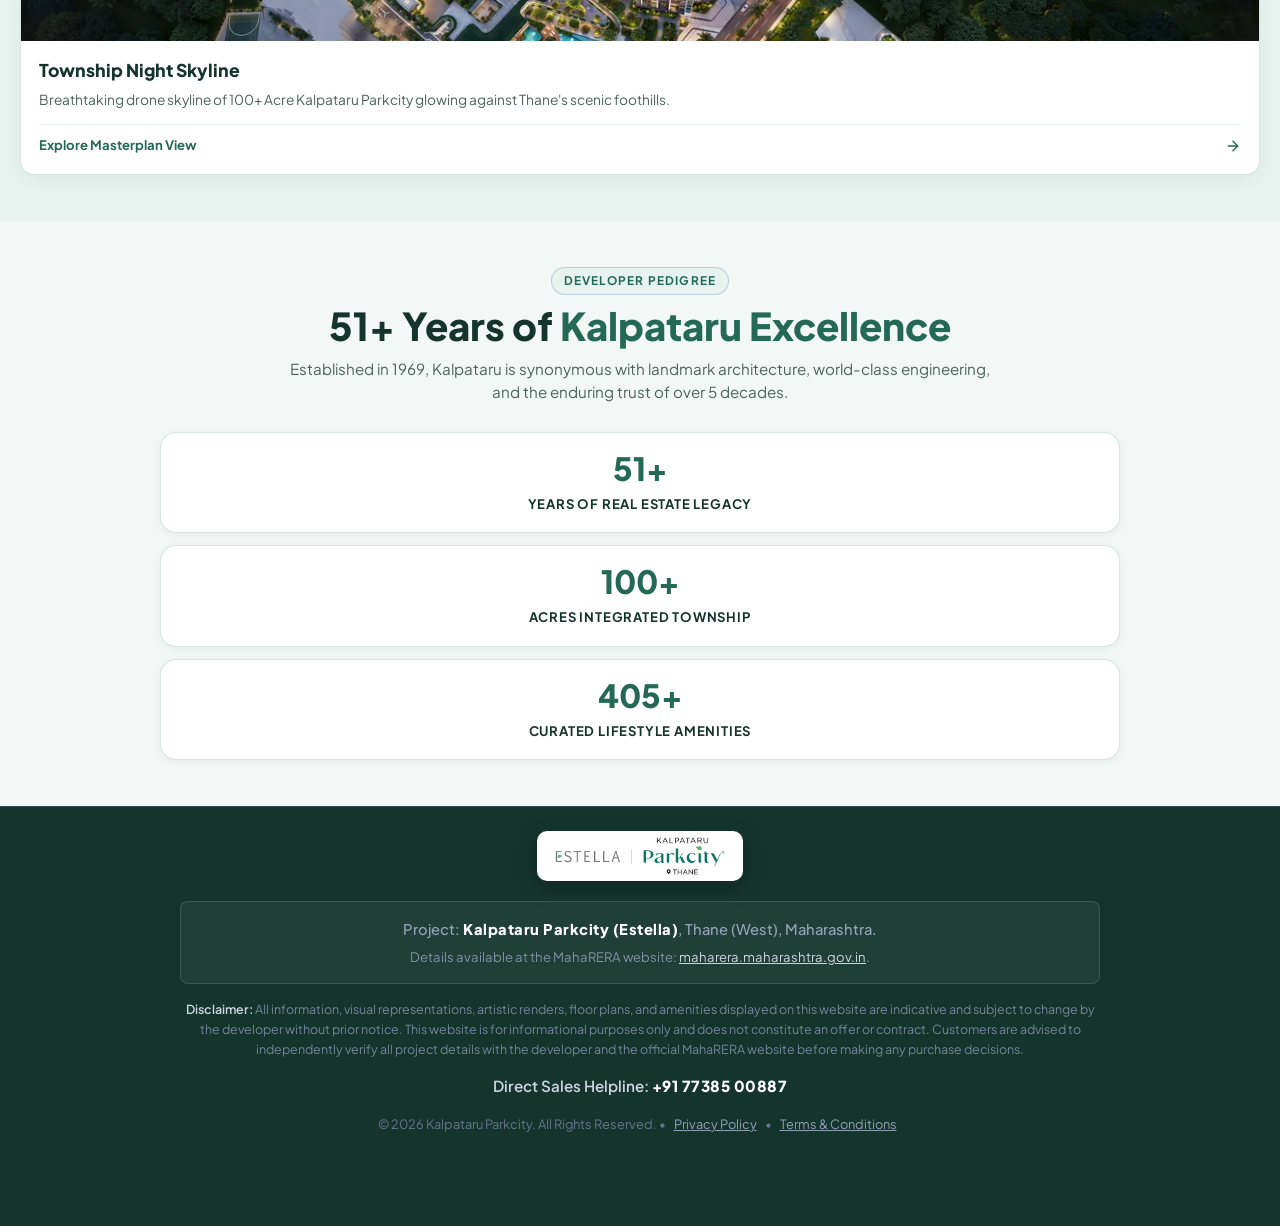
==== commit d5268587: "feat: convert Actual Renders to luxury cards, compact hero banner height, and apply visual amenity c" ====
--- a/index.html
+++ b/index.html
@@ -1,27 +1,31 @@
 <!DOCTYPE html>
 <html lang="en">
+
 <head>
   <meta charset="UTF-8">
   <meta name="viewport" content="width=device-width, initial-scale=1.0, maximum-scale=5.0">
   <meta http-equiv="X-UA-Compatible" content="IE=edge">
-  
+
   <!-- Primary Favicon -->
   <link rel="icon" type="image/jpeg" href="images/favicon.jpg">
   <link rel="apple-touch-icon" href="images/favicon.jpg">
 
   <!-- Google Tag Manager -->
-  <script>(function(w,d,s,l,i){w[l]=w[l]||[];w[l].push({'gtm.start':
-  new Date().getTime(),event:'gtm.js'});var f=d.getElementsByTagName(s)[0],
-  j=d.createElement(s),dl=l!='dataLayer'?'&l='+l:'';j.async=true;j.src=
-  'https://www.googletagmanager.com/gtm.js?id='+i+dl;f.parentNode.insertBefore(j,f);
-  })(window,document,'script','dataLayer','GTM-MPB4H7DB');</script>
+  <script>(function (w, d, s, l, i) {
+      w[l] = w[l] || []; w[l].push({
+        'gtm.start':
+          new Date().getTime(), event: 'gtm.js'
+      }); var f = d.getElementsByTagName(s)[0],
+        j = d.createElement(s), dl = l != 'dataLayer' ? '&l=' + l : ''; j.async = true; j.src =
+          'https://www.googletagmanager.com/gtm.js?id=' + i + dl; f.parentNode.insertBefore(j, f);
+    })(window, document, 'script', 'dataLayer', 'GTM-MPB4H7DB');</script>
   <!-- End Google Tag Manager -->
 
   <!-- Google tag (gtag.js) - Google Analytics GA4 -->
   <script async src="https://www.googletagmanager.com/gtag/js?id=G-LFBTCE2RTG"></script>
   <script>
     window.dataLayer = window.dataLayer || [];
-    function gtag(){dataLayer.push(arguments);}
+    function gtag() { dataLayer.push(arguments); }
     gtag('js', new Date());
 
     gtag('config', 'G-LFBTCE2RTG');
@@ -29,33 +33,38 @@
 
   <!-- Meta Pixel Code -->
   <script>
-  !function(f,b,e,v,n,t,s)
-  {if(f.fbq)return;n=f.fbq=function(){n.callMethod?
-  n.callMethod.apply(n,arguments):n.queue.push(arguments)};
-  if(!f._fbq)f._fbq=n;n.push=n;n.loaded=!0;n.version='2.0';
-  n.queue=[];t=b.createElement(e);t.async=!0;
-  t.src=v;s=b.getElementsByTagName(e)[0];
-  s.parentNode.insertBefore(t,s)}(window, document,'script',
-  'https://connect.facebook.net/en_US/fbevents.js');
-  fbq('init', '946121651414990');
-  fbq('track', 'PageView');
+    !function (f, b, e, v, n, t, s) {
+      if (f.fbq) return; n = f.fbq = function () {
+        n.callMethod ?
+          n.callMethod.apply(n, arguments) : n.queue.push(arguments)
+      };
+      if (!f._fbq) f._fbq = n; n.push = n; n.loaded = !0; n.version = '2.0';
+      n.queue = []; t = b.createElement(e); t.async = !0;
+      t.src = v; s = b.getElementsByTagName(e)[0];
+      s.parentNode.insertBefore(t, s)
+    }(window, document, 'script',
+      'https://connect.facebook.net/en_US/fbevents.js');
+    fbq('init', '946121651414990');
+    fbq('track', 'PageView');
   </script>
   <noscript><img height="1" width="1" style="display:none"
-  src="https://www.facebook.com/tr?id=946121651414990&ev=PageView&noscript=1"
-  /></noscript>
+      src="https://www.facebook.com/tr?id=946121651414990&ev=PageView&noscript=1" /></noscript>
   <!-- End Meta Pixel Code -->
-  
+
   <title>Kalpataru Parkcity | The City of Infinite Experiences | Thane (W)</title>
-  
+
   <!-- SEO & Conversion Meta Tags -->
-  <meta name="description" content="Kalpataru Parkcity, Thane (W) - The City of Infinite Experiences. 100+ acre iconic township with 20+ acre Grand Central Park, 405+ amenities & 51+ years of Kalpataru expertise.">
-  <meta name="keywords" content="kalpataru parkcity, estella kalpataru, luxury flats thane west, grand central park thane, real estate thane, 2 bhk 3 bhk thane west, apartments in thane">
+  <meta name="description"
+    content="Kalpataru Parkcity, Thane (W) - The City of Infinite Experiences. 100+ acre iconic township with 20+ acre Grand Central Park, 405+ amenities & 51+ years of Kalpataru expertise.">
+  <meta name="keywords"
+    content="kalpataru parkcity, estella kalpataru, luxury flats thane west, grand central park thane, real estate thane, 2 bhk 3 bhk thane west, apartments in thane">
   <meta name="theme-color" content="#15352c">
 
   <!-- Open Graph / Social Sharing -->
   <meta property="og:type" content="website">
   <meta property="og:title" content="Kalpataru Parkcity | The City of Infinite Experiences | Thane (W)">
-  <meta property="og:description" content="Spread across 100+ acres with a 20+ acre Grand Central Park, 405+ lifestyle features, and 51+ years of Kalpataru legacy.">
+  <meta property="og:description"
+    content="Spread across 100+ acres with a 20+ acre Grand Central Park, 405+ lifestyle features, and 51+ years of Kalpataru legacy.">
   <meta property="og:image" content="images/hero-living.webp">
 
   <!-- Google Fonts Preconnect & Load -->
@@ -63,15 +72,17 @@
   <link rel="dns-prefetch" href="https://fonts.gstatic.com">
   <link rel="preconnect" href="https://fonts.googleapis.com">
   <link rel="preconnect" href="https://fonts.gstatic.com" crossorigin>
-  <link href="https://fonts.googleapis.com/css2?family=Plus+Jakarta+Sans:wght@300;400;500;600;700;800&display=swap" rel="stylesheet">
+  <link href="https://fonts.googleapis.com/css2?family=Plus+Jakarta+Sans:wght@300;400;500;600;700;800&display=swap"
+    rel="stylesheet">
 
   <!-- Stylesheet -->
   <link rel="stylesheet" href="css/style.css">
 </head>
+
 <body>
   <!-- Google Tag Manager (noscript) -->
-  <noscript><iframe src="https://www.googletagmanager.com/ns.html?id=GTM-MPB4H7DB"
-  height="0" width="0" style="display:none;visibility:hidden"></iframe></noscript>
+  <noscript><iframe src="https://www.googletagmanager.com/ns.html?id=GTM-MPB4H7DB" height="0" width="0"
+      style="display:none;visibility:hidden"></iframe></noscript>
   <!-- End Google Tag Manager (noscript) -->
 
   <!-- ==========================================
@@ -81,7 +92,8 @@
     <div class="container nav-container">
       <div class="brand-wrapper">
         <a href="#hero" class="brand-logo" title="Kalpataru Parkcity - Estella">
-          <img src="images/logo.webp" alt="Kalpataru Parkcity - Estella" class="site-header-logo" fetchpriority="high" decoding="async">
+          <img src="images/logo.webp" alt="Kalpataru Parkcity - Estella" class="site-header-logo" fetchpriority="high"
+            decoding="async">
         </a>
       </div>
 
@@ -100,34 +112,40 @@
       <div class="nav-actions">
         <!-- Direct Call CTA -->
         <a href="tel:+917738500887" class="btn btn-call" title="Call Sales Advisory">
-          <svg viewBox="0 0 24 24" fill="none" stroke="currentColor" stroke-width="2" stroke-linecap="round" stroke-linejoin="round">
-            <path d="M22 16.92v3a2 2 0 0 1-2.18 2 19.79 19.79 0 0 1-8.63-3.07 19.5 19.5 0 0 1-6-6 19.79 19.79 0 0 1-3.07-8.67A2 2 0 0 1 4.11 2h3a2 2 0 0 1 2 1.72 12.84 12.84 0 0 0 .7 2.81 2 2 0 0 1-.45 2.11L8.09 9.91a16 16 0 0 0 6 6l1.27-1.27a2 2 0 0 1 2.11-.45 12.84 12.84 0 0 0 2.81.7A2 2 0 0 1 22 16.92z"/>
+          <svg viewBox="0 0 24 24" fill="none" stroke="currentColor" stroke-width="2" stroke-linecap="round"
+            stroke-linejoin="round">
+            <path
+              d="M22 16.92v3a2 2 0 0 1-2.18 2 19.79 19.79 0 0 1-8.63-3.07 19.5 19.5 0 0 1-6-6 19.79 19.79 0 0 1-3.07-8.67A2 2 0 0 1 4.11 2h3a2 2 0 0 1 2 1.72 12.84 12.84 0 0 0 .7 2.81 2 2 0 0 1-.45 2.11L8.09 9.91a16 16 0 0 0 6 6l1.27-1.27a2 2 0 0 1 2.11-.45 12.84 12.84 0 0 0 2.81.7A2 2 0 0 1 22 16.92z" />
           </svg>
           <span>Call Sales Desk</span>
         </a>
 
         <!-- WhatsApp Chat CTA -->
-        <a href="https://wa.me/917738500887?text=Hello%2C%20I%20am%20interested%20in%20Kalpataru%20Parkcity%20(Estella)%2C%20Thane%20(W).%20Please%20share%20the%20brochure%20and%20price%20sheet." target="_blank" rel="noopener noreferrer" class="btn btn-whatsapp" title="Chat on WhatsApp">
+        <a href="https://wa.me/917738500887?text=Hello%2C%20I%20am%20interested%20in%20Kalpataru%20Parkcity%20(Estella)%2C%20Thane%20(W).%20Please%20share%20the%20brochure%20and%20price%20sheet."
+          target="_blank" rel="noopener noreferrer" class="btn btn-whatsapp" title="Chat on WhatsApp">
           <svg viewBox="0 0 24 24" fill="currentColor">
-            <path d="M12.04 2c-5.46 0-9.91 4.45-9.91 9.91 0 1.75.46 3.45 1.32 4.95L2.05 22l5.25-1.38c1.45.79 3.08 1.21 4.74 1.21 5.46 0 9.91-4.45 9.91-9.91 0-2.65-1.03-5.14-2.9-7.01A9.816 9.816 0 0 0 12.04 2m.01 1.67c2.2 0 4.26.86 5.82 2.42a8.225 8.225 0 0 1 2.41 5.83c0 4.54-3.7 8.24-8.24 8.24-1.48 0-2.93-.4-4.2-1.15l-.3-.18-3.12.82.83-3.04-.2-.31a8.196 8.196 0 0 1-1.26-4.38c0-4.54 3.7-8.24 8.24-8.24m4.52 11.66c-.19.53-1.09 1.04-1.53 1.1-.41.07-.94.1-2.73-.65-2.28-.95-3.73-3.28-3.85-3.43-.11-.15-.91-1.21-.91-2.31 0-1.1.58-1.64.78-1.87.21-.22.45-.28.61-.28.15 0 .3 0 .43.01.14.01.32-.05.5.38.19.45.64 1.56.7 1.68.06.11.1.25.02.4-.07.15-.11.24-.22.37-.11.13-.24.29-.34.39-.12.11-.24.23-.1.47.14.24.62 1.02 1.33 1.65.92.82 1.7 1.07 1.94 1.19.24.12.38.1.52-.06.14-.17.61-.71.77-.95.17-.24.33-.2.56-.12.22.09 1.41.67 1.66.79.24.12.41.19.47.28.06.11.06.63-.13 1.16Z"/>
+            <path
+              d="M12.04 2c-5.46 0-9.91 4.45-9.91 9.91 0 1.75.46 3.45 1.32 4.95L2.05 22l5.25-1.38c1.45.79 3.08 1.21 4.74 1.21 5.46 0 9.91-4.45 9.91-9.91 0-2.65-1.03-5.14-2.9-7.01A9.816 9.816 0 0 0 12.04 2m.01 1.67c2.2 0 4.26.86 5.82 2.42a8.225 8.225 0 0 1 2.41 5.83c0 4.54-3.7 8.24-8.24 8.24-1.48 0-2.93-.4-4.2-1.15l-.3-.18-3.12.82.83-3.04-.2-.31a8.196 8.196 0 0 1-1.26-4.38c0-4.54 3.7-8.24 8.24-8.24m4.52 11.66c-.19.53-1.09 1.04-1.53 1.1-.41.07-.94.1-2.73-.65-2.28-.95-3.73-3.28-3.85-3.43-.11-.15-.91-1.21-.91-2.31 0-1.1.58-1.64.78-1.87.21-.22.45-.28.61-.28.15 0 .3 0 .43.01.14.01.32-.05.5.38.19.45.64 1.56.7 1.68.06.11.1.25.02.4-.07.15-.11.24-.22.37-.11.13-.24.29-.34.39-.12.11-.24.23-.1.47.14.24.62 1.02 1.33 1.65.92.82 1.7 1.07 1.94 1.19.24.12.38.1.52-.06.14-.17.61-.71.77-.95.17-.24.33-.2.56-.12.22.09 1.41.67 1.66.79.24.12.41.19.47.28.06.11.06.63-.13 1.16Z" />
           </svg>
           <span>WhatsApp</span>
         </a>
 
         <!-- Trigger Modal CTA -->
         <button class="btn btn-gold btn-pulse" data-open-modal data-context="enquiry">
-          <svg viewBox="0 0 24 24" fill="none" stroke="currentColor" stroke-width="2" stroke-linecap="round" stroke-linejoin="round">
-            <path d="M21 15a2 2 0 0 1-2 2H7l-4 4V5a2 2 0 0 1 2-2h14a2 2 0 0 1 2 2z"/>
+          <svg viewBox="0 0 24 24" fill="none" stroke="currentColor" stroke-width="2" stroke-linecap="round"
+            stroke-linejoin="round">
+            <path d="M21 15a2 2 0 0 1-2 2H7l-4 4V5a2 2 0 0 1 2-2h14a2 2 0 0 1 2 2z" />
           </svg>
           <span>Enquire Now</span>
         </button>
 
         <!-- Mobile Menu Hamburger Button -->
         <button id="mobileMenuBtn" class="mobile-menu-toggle" aria-label="Toggle navigation menu">
-          <svg viewBox="0 0 24 24" fill="none" stroke="currentColor" stroke-width="2" stroke-linecap="round" stroke-linejoin="round">
-            <line x1="3" y1="12" x2="21" y2="12"/>
-            <line x1="3" y1="6" x2="21" y2="6"/>
-            <line x1="3" y1="18" x2="21" y2="18"/>
+          <svg viewBox="0 0 24 24" fill="none" stroke="currentColor" stroke-width="2" stroke-linecap="round"
+            stroke-linejoin="round">
+            <line x1="3" y1="12" x2="21" y2="12" />
+            <line x1="3" y1="6" x2="21" y2="6" />
+            <line x1="3" y1="18" x2="21" y2="18" />
           </svg>
         </button>
       </div>
@@ -140,7 +158,7 @@
          ========================================== -->
     <section class="hero-section" id="hero">
       <div class="container hero-commercial-showcase">
-        
+
         <!-- Left Column: Architectural Video Showcase -->
         <div class="hero-commercial-left">
           <div class="commercial-tower-card">
@@ -148,7 +166,8 @@
               <span class="video-live-dot"></span>
               <span>Live Drone View &bull; 100+ Acre Township</span>
             </div>
-            <video class="commercial-tower-video" autoplay muted loop playsinline preload="metadata" poster="images/hero-living.webp">
+            <video class="commercial-tower-video" autoplay muted loop playsinline preload="metadata"
+              poster="images/hero-living.webp">
               <source src="video/video.mp4" type="video/mp4">
               Your browser does not support HTML5 video.
             </video>
@@ -165,7 +184,7 @@
           <h1 class="commercial-headline">KALPATARU PARKCITY</h1>
           <div class="commercial-gold-divider"></div>
           <div class="commercial-subkicker">ICONIC 1, 2, 3 &amp; 4 BHK RESIDENCES</div>
-          
+
           <div class="commercial-price-wrap">
             <span class="price-start-text">Spread Across</span>
             <span class="price-gold-val">100+ Acre Township</span>
@@ -176,7 +195,9 @@
           </div>
 
           <p class="commercial-desc">
-            The most iconic township in Thane, where every aspect—design &amp; planning, connectivity, expansiveness, lush greenery, 6-level security, and world-class amenities—is honed to perfection, basis 51+ years of Kalpataru’s experience &amp; expertise.
+            The most iconic township in Thane, where every aspect—design &amp; planning, connectivity, expansiveness,
+            lush greenery, 6-level security, and world-class amenities—is honed to perfection, basis 51+ years of
+            Kalpataru’s experience &amp; expertise.
           </p>
 
           <!-- 4 Core Highlights -->
@@ -206,16 +227,17 @@
           <!-- High-Converting Action Buttons -->
           <div class="commercial-cta-row">
             <button class="btn btn-gold btn-pulse" data-open-modal data-context="pricing">
-              <svg viewBox="0 0 24 24" fill="none" stroke="currentColor" stroke-width="2" stroke-linecap="round" stroke-linejoin="round">
-                <path d="M21 15a2 2 0 0 1-2 2H7l-4 4V5a2 2 0 0 1 2-2h14a2 2 0 0 1 2 2z"/>
+              <svg viewBox="0 0 24 24" fill="none" stroke="currentColor" stroke-width="2" stroke-linecap="round"
+                stroke-linejoin="round">
+                <path d="M21 15a2 2 0 0 1-2 2H7l-4 4V5a2 2 0 0 1 2-2h14a2 2 0 0 1 2 2z" />
               </svg>
               <span>Enquire Now &amp; Get Price Sheet</span>
             </button>
             <button class="btn btn-outline-gold" data-open-modal data-context="brochure">
               <svg viewBox="0 0 24 24" fill="none" stroke="currentColor" stroke-width="2">
-                <path d="M21 15v4a2 2 0 0 1-2 2H5a2 2 0 0 1-2-2v-4"/>
-                <polyline points="7 10 12 15 17 10"/>
-                <line x1="12" y1="15" x2="12" y2="3"/>
+                <path d="M21 15v4a2 2 0 0 1-2 2H5a2 2 0 0 1-2-2v-4" />
+                <polyline points="7 10 12 15 17 10" />
+                <line x1="12" y1="15" x2="12" y2="3" />
               </svg>
               <span>Download Brochure</span>
             </button>
@@ -234,8 +256,8 @@
         <div class="highlight-box reveal-item">
           <div class="highlight-icon">
             <svg viewBox="0 0 24 24" fill="none" stroke="currentColor" stroke-width="2">
-              <path d="M20 10c0 6-8 12-8 12s-8-6-8-12a8 8 0 0 1 16 0Z"/>
-              <circle cx="12" cy="10" r="3"/>
+              <path d="M20 10c0 6-8 12-8 12s-8-6-8-12a8 8 0 0 1 16 0Z" />
+              <circle cx="12" cy="10" r="3" />
             </svg>
           </div>
           <div class="highlight-text">
@@ -247,7 +269,8 @@
         <div class="highlight-box reveal-item">
           <div class="highlight-icon">
             <div class="highlight-img-icon-wrap">
-              <img src="images/hight%20street%20retail.webp" alt="Township Scale" class="highlight-custom-icon" loading="lazy" decoding="async">
+              <img src="images/hight%20street%20retail.webp" alt="Township Scale" class="highlight-custom-icon"
+                loading="lazy" decoding="async">
             </div>
           </div>
           <div class="highlight-text">
@@ -259,9 +282,9 @@
         <div class="highlight-box reveal-item">
           <div class="highlight-icon">
             <svg viewBox="0 0 24 24" fill="none" stroke="currentColor" stroke-width="2">
-              <rect width="18" height="18" x="3" y="3" rx="2"/>
-              <path d="M3 9h18"/>
-              <path d="M9 21V9"/>
+              <rect width="18" height="18" x="3" y="3" rx="2" />
+              <path d="M3 9h18" />
+              <path d="M9 21V9" />
             </svg>
           </div>
           <div class="highlight-text">
@@ -273,7 +296,7 @@
         <div class="highlight-box reveal-item">
           <div class="highlight-icon">
             <svg viewBox="0 0 24 24" fill="none" stroke="currentColor" stroke-width="2">
-              <path d="M12 2l3.09 6.26L22 9.27l-5 4.87 1.18 6.88L12 17.77l-6.18 3.25L7 14.14 2 9.27l6.91-1.01L12 2z"/>
+              <path d="M12 2l3.09 6.26L22 9.27l-5 4.87 1.18 6.88L12 17.77l-6.18 3.25L7 14.14 2 9.27l6.91-1.01L12 2z" />
             </svg>
           </div>
           <div class="highlight-text">
@@ -292,11 +315,12 @@
         <div class="section-header reveal-item">
           <div class="sub-badge">Township Highlights</div>
           <h2 class="section-title">The Iconic Pillars of <span class="text-gold">Kalpataru Parkcity</span></h2>
-          <p class="section-subtitle">Crafted with international excellence, cutting-edge sustainability, and unmatched natural serenity to build an iconic inheritance for generations.</p>
+          <p class="section-subtitle">Crafted with international excellence, cutting-edge sustainability, and unmatched
+            natural serenity to build an iconic inheritance for generations.</p>
         </div>
 
         <div class="pillars-image-grid reveal-item">
-          
+
           <!-- Pillar Card 1: Grand Central Park -->
           <div class="pillar-img-card">
             <div class="pillar-card-img-wrap">
@@ -423,44 +447,72 @@
         <div class="section-header reveal-item">
           <div class="sub-badge">Residences &amp; Configurations</div>
           <h2 class="section-title">Exclusive <span class="text-gold">Luxury Residences</span></h2>
-          <p class="section-subtitle">Thoughtfully designed homes with spacious sundecks, cross ventilation, panoramic park views, and premium designer finishes.</p>
+          <p class="section-subtitle">Thoughtfully designed homes with spacious sundecks, cross ventilation, panoramic
+            park views, and premium designer finishes.</p>
         </div>
 
         <!-- Seamless Side-by-Side Showcase -->
         <div class="suites-seamless-wrapper reveal-item">
           <div class="suites-seamless-col suites-seamless-left">
-            <img src="images/second%20section3.webp" loading="lazy" decoding="async" alt="Palatial Living Room &amp; Balcony - Estella" class="suites-seamless-img">
+            <img src="images/second%20section3.webp" loading="lazy" decoding="async"
+              alt="Palatial Living Room &amp; Balcony - Estella" class="suites-seamless-img">
           </div>
           <div class="suites-seamless-col suites-seamless-right">
-            <img src="images/second%20section%201.webp" loading="lazy" decoding="async" alt="Grand Entrance Lobby - Estella" class="suites-seamless-img">
+            <img src="images/second%20section%201.webp" loading="lazy" decoding="async"
+              alt="Grand Entrance Lobby - Estella" class="suites-seamless-img">
           </div>
         </div>
 
         <!-- Configurations & Carpet Area Breakdown -->
-        <div class="suites-config-grid reveal-item" style="display: grid; grid-template-columns: repeat(auto-fit, minmax(210px, 1fr)); gap: 16px; margin-top: 24px;">
-          <div style="background: #FFFFFF; border: 1px solid rgba(78, 136, 118, 0.22); border-radius: 10px; padding: 18px 16px; text-align: center; box-shadow: var(--shadow-sm); transition: transform 0.2s, box-shadow 0.2s;">
-            <div style="font-size: 0.8rem; font-weight: 700; color: var(--building-blue); text-transform: uppercase; letter-spacing: 0.5px;">1 BHK Luxury</div>
-            <div style="font-size: 1.35rem; font-weight: 800; color: var(--primary-navy); margin: 6px 0;">Optimized Spaces</div>
+        <div class="suites-config-grid reveal-item"
+          style="display: grid; grid-template-columns: repeat(auto-fit, minmax(210px, 1fr)); gap: 16px; margin-top: 24px;">
+          <div
+            style="background: #FFFFFF; border: 1px solid rgba(78, 136, 118, 0.22); border-radius: 10px; padding: 18px 16px; text-align: center; box-shadow: var(--shadow-sm); transition: transform 0.2s, box-shadow 0.2s;">
+            <div
+              style="font-size: 0.8rem; font-weight: 700; color: var(--building-blue); text-transform: uppercase; letter-spacing: 0.5px;">
+              1 BHK Luxury</div>
+            <div style="font-size: 1.35rem; font-weight: 800; color: var(--primary-navy); margin: 6px 0;">Optimized
+              Spaces</div>
             <div style="font-size: 0.88rem; color: var(--royal-blue); font-weight: 700;">Smart Layout</div>
-            <div style="font-size: 0.82rem; color: var(--text-muted); margin-top: 4px; border-top: 1px dashed rgba(78,136,118,0.25); padding-top: 6px;">Township &amp; Park Views</div>
-          </div>
-          <div style="background: #FFFFFF; border: 1px solid rgba(78, 136, 118, 0.22); border-radius: 10px; padding: 18px 16px; text-align: center; box-shadow: var(--shadow-sm); transition: transform 0.2s, box-shadow 0.2s;">
-            <div style="font-size: 0.8rem; font-weight: 700; color: var(--building-blue); text-transform: uppercase; letter-spacing: 0.5px;">2 BHK Premium</div>
-            <div style="font-size: 1.35rem; font-weight: 800; color: var(--primary-navy); margin: 6px 0;">Spacious Living</div>
+            <div
+              style="font-size: 0.82rem; color: var(--text-muted); margin-top: 4px; border-top: 1px dashed rgba(78,136,118,0.25); padding-top: 6px;">
+              Township &amp; Park Views</div>
+          </div>
+          <div
+            style="background: #FFFFFF; border: 1px solid rgba(78, 136, 118, 0.22); border-radius: 10px; padding: 18px 16px; text-align: center; box-shadow: var(--shadow-sm); transition: transform 0.2s, box-shadow 0.2s;">
+            <div
+              style="font-size: 0.8rem; font-weight: 700; color: var(--building-blue); text-transform: uppercase; letter-spacing: 0.5px;">
+              2 BHK Premium</div>
+            <div style="font-size: 1.35rem; font-weight: 800; color: var(--primary-navy); margin: 6px 0;">Spacious
+              Living</div>
             <div style="font-size: 0.88rem; color: var(--royal-blue); font-weight: 700;">Private Sundeck</div>
-            <div style="font-size: 0.82rem; color: var(--text-muted); margin-top: 4px; border-top: 1px dashed rgba(78,136,118,0.25); padding-top: 6px;">Grand Central Park Views</div>
-          </div>
-          <div style="background: #FFFFFF; border: 1px solid rgba(78, 136, 118, 0.22); border-radius: 10px; padding: 18px 16px; text-align: center; box-shadow: var(--shadow-sm); transition: transform 0.2s, box-shadow 0.2s;">
-            <div style="font-size: 0.8rem; font-weight: 700; color: var(--building-blue); text-transform: uppercase; letter-spacing: 0.5px;">3 BHK Palatial</div>
-            <div style="font-size: 1.35rem; font-weight: 800; color: var(--primary-navy); margin: 6px 0;">Expansive Family Home</div>
+            <div
+              style="font-size: 0.82rem; color: var(--text-muted); margin-top: 4px; border-top: 1px dashed rgba(78,136,118,0.25); padding-top: 6px;">
+              Grand Central Park Views</div>
+          </div>
+          <div
+            style="background: #FFFFFF; border: 1px solid rgba(78, 136, 118, 0.22); border-radius: 10px; padding: 18px 16px; text-align: center; box-shadow: var(--shadow-sm); transition: transform 0.2s, box-shadow 0.2s;">
+            <div
+              style="font-size: 0.8rem; font-weight: 700; color: var(--building-blue); text-transform: uppercase; letter-spacing: 0.5px;">
+              3 BHK Palatial</div>
+            <div style="font-size: 1.35rem; font-weight: 800; color: var(--primary-navy); margin: 6px 0;">Expansive
+              Family Home</div>
             <div style="font-size: 0.88rem; color: var(--royal-blue); font-weight: 700;">Corner Balcony</div>
-            <div style="font-size: 0.82rem; color: var(--text-muted); margin-top: 4px; border-top: 1px dashed rgba(78,136,118,0.25); padding-top: 6px;">Lake &amp; Skyline Panoramas</div>
-          </div>
-          <div style="background: #FFFFFF; border: 1px solid rgba(78, 136, 118, 0.22); border-radius: 10px; padding: 18px 16px; text-align: center; box-shadow: var(--shadow-sm); transition: transform 0.2s, box-shadow 0.2s;">
-            <div style="font-size: 0.8rem; font-weight: 700; color: var(--building-blue); text-transform: uppercase; letter-spacing: 0.5px;">4 BHK Sky Residence</div>
-            <div style="font-size: 1.35rem; font-weight: 800; color: var(--primary-navy); margin: 6px 0;">Exclusive Floors</div>
+            <div
+              style="font-size: 0.82rem; color: var(--text-muted); margin-top: 4px; border-top: 1px dashed rgba(78,136,118,0.25); padding-top: 6px;">
+              Lake &amp; Skyline Panoramas</div>
+          </div>
+          <div
+            style="background: #FFFFFF; border: 1px solid rgba(78, 136, 118, 0.22); border-radius: 10px; padding: 18px 16px; text-align: center; box-shadow: var(--shadow-sm); transition: transform 0.2s, box-shadow 0.2s;">
+            <div
+              style="font-size: 0.8rem; font-weight: 700; color: var(--building-blue); text-transform: uppercase; letter-spacing: 0.5px;">
+              4 BHK Sky Residence</div>
+            <div style="font-size: 1.35rem; font-weight: 800; color: var(--primary-navy); margin: 6px 0;">Exclusive
+              Floors</div>
             <div style="font-size: 0.88rem; color: var(--royal-blue); font-weight: 700;">Ultimate Luxury</div>
-            <div style="font-size: 0.82rem; color: var(--text-muted); margin-top: 4px; border-top: 1px dashed rgba(78,136,118,0.25); padding-top: 6px;">360&deg; Infinite Views</div>
+            <div
+              style="font-size: 0.82rem; color: var(--text-muted); margin-top: 4px; border-top: 1px dashed rgba(78,136,118,0.25); padding-top: 6px;">
+              360&deg; Infinite Views</div>
           </div>
         </div>
 
@@ -475,7 +527,8 @@
         <div class="section-header reveal-item">
           <div class="sub-badge">Architectural Plans</div>
           <h2 class="section-title">Master Plan &amp; <span class="text-gold">Floor Layouts</span></h2>
-          <p class="section-subtitle">Vastu-compliant layouts engineered for maximum natural light, breezy ventilation, and optimal floor efficiency.</p>
+          <p class="section-subtitle">Vastu-compliant layouts engineered for maximum natural light, breezy ventilation,
+            and optimal floor efficiency.</p>
         </div>
 
         <!-- Floor Plan Category Tabs -->
@@ -489,21 +542,25 @@
         <div class="floor-plan-card reveal-item">
           <!-- Gated Preview Area -->
           <div class="floor-plan-img-wrapper">
-            <img src="images/floor%20plan%20picture.webp" alt="Kalpataru Parkcity - Estella Tower Floor Plan" class="floor-plan-img" loading="lazy" decoding="async">
+            <img src="images/floor%20plan%20picture.webp" alt="Kalpataru Parkcity - Estella Tower Floor Plan"
+              class="floor-plan-img" loading="lazy" decoding="async">
             <div class="plan-gated-overlay">
               <div class="lock-icon">
                 <svg viewBox="0 0 24 24" fill="none" stroke="currentColor" stroke-width="2">
-                  <rect width="18" height="11" x="3" y="11" rx="2" ry="2"/>
-                  <path d="M7 11V7a5 5 0 0 1 10 0v4"/>
+                  <rect width="18" height="11" x="3" y="11" rx="2" ry="2" />
+                  <path d="M7 11V7a5 5 0 0 1 10 0v4" />
                 </svg>
               </div>
-              <h4 style="color:#ffffff; font-size:1.25rem; font-weight:800; font-family:var(--font-serif); text-shadow:0 2px 8px rgba(0,0,0,0.5);">Official Layout &amp; Floor Plan Preview</h4>
-              <p style="color:#e2e8f0; font-size:0.86rem; max-width:320px; text-shadow:0 1px 4px rgba(0,0,0,0.4);">Detailed 2D &amp; 3D unit dimensions, master layout plan &amp; room sizes available on request.</p>
+              <h4
+                style="color:#ffffff; font-size:1.25rem; font-weight:800; font-family:var(--font-serif); text-shadow:0 2px 8px rgba(0,0,0,0.5);">
+                Official Layout &amp; Floor Plan Preview</h4>
+              <p style="color:#e2e8f0; font-size:0.86rem; max-width:320px; text-shadow:0 1px 4px rgba(0,0,0,0.4);">
+                Detailed 2D &amp; 3D unit dimensions, master layout plan &amp; room sizes available on request.</p>
               <button class="btn btn-gold" data-open-modal data-context="floorplan">
                 <svg viewBox="0 0 24 24" fill="none" stroke="currentColor" stroke-width="2">
-                  <rect width="18" height="18" x="3" y="3" rx="2" ry="2"/>
-                  <line x1="3" y1="9" x2="21" y2="9"/>
-                  <line x1="9" y1="21" x2="9" y2="9"/>
+                  <rect width="18" height="18" x="3" y="3" rx="2" ry="2" />
+                  <line x1="3" y1="9" x2="21" y2="9" />
+                  <line x1="9" y1="21" x2="9" y2="9" />
                 </svg>
                 <span>Unlock Full Floor Plans</span>
               </button>
@@ -513,8 +570,9 @@
           <!-- Dynamic Plan Specifications -->
           <div class="plan-details">
             <h3 id="planUnitTitle">Estella at Kalpataru Parkcity - Master Layout</h3>
-            <p style="color:var(--text-muted); font-size:0.92rem;">Designed by international architectural masters with panoramic park views and generous internal spaces.</p>
-            
+            <p style="color:var(--text-muted); font-size:0.92rem;">Designed by international architectural masters with
+              panoramic park views and generous internal spaces.</p>
+
             <table class="plan-meta-table">
               <tr>
                 <td>Township Expanse:</td>
@@ -537,10 +595,10 @@
             <div style="display:flex; gap:12px; flex-wrap:wrap;">
               <button class="btn btn-gold" data-open-modal data-context="floorplan">
                 <svg viewBox="0 0 24 24" fill="none" stroke="currentColor" stroke-width="2">
-                  <path d="M14 2H6a2 2 0 0 0-2 2v16a2 2 0 0 0 2 2h12a2 2 0 0 0 2-2V8z"/>
-                  <polyline points="14 2 14 8 20 8"/>
-                  <line x1="16" y1="13" x2="8" y2="13"/>
-                  <line x1="16" y1="17" x2="8" y2="17"/>
+                  <path d="M14 2H6a2 2 0 0 0-2 2v16a2 2 0 0 0 2 2h12a2 2 0 0 0 2-2V8z" />
+                  <polyline points="14 2 14 8 20 8" />
+                  <line x1="16" y1="13" x2="8" y2="13" />
+                  <line x1="16" y1="17" x2="8" y2="17" />
                 </svg>
                 <span>Request All Floor Layouts</span>
               </button>
@@ -562,16 +620,18 @@
         <div class="section-header reveal-item">
           <div class="sub-badge">Infinite Experiences</div>
           <h2 class="section-title">405+ Curated <span class="text-gold">Township Amenities</span></h2>
-          <p class="section-subtitle">A self-sustained lifestyle ecosystem engineered to elevate every moment of life for you and your loved ones.</p>
+          <p class="section-subtitle">A self-sustained lifestyle ecosystem engineered to elevate every moment of life
+            for you and your loved ones.</p>
         </div>
 
         <div class="amenities-minimal-grid reveal-item">
           <!-- 1: Grand Central Park -->
           <div class="amenity-minimal-item">
             <div class="amenity-minimal-icon">
-              <svg viewBox="0 0 24 24" fill="none" stroke="currentColor" stroke-width="1.6" stroke-linecap="round" stroke-linejoin="round">
-                <path d="M12 2a10 10 0 1 0 10 10H12V2z"/>
-                <path d="M12 2a10 10 0 0 1 10 10"/>
+              <svg viewBox="0 0 24 24" fill="none" stroke="currentColor" stroke-width="1.6" stroke-linecap="round"
+                stroke-linejoin="round">
+                <path d="M12 2a10 10 0 1 0 10 10H12V2z" />
+                <path d="M12 2a10 10 0 0 1 10 10" />
               </svg>
             </div>
             <div class="amenity-minimal-title">20+ Acre Grand Central Park</div>
@@ -580,9 +640,10 @@
           <!-- 2: 3-Acre Lake Zone -->
           <div class="amenity-minimal-item">
             <div class="amenity-minimal-icon">
-              <svg viewBox="0 0 24 24" fill="none" stroke="currentColor" stroke-width="1.6" stroke-linecap="round" stroke-linejoin="round">
-                <path d="M2 12c2-2 4-2 6 0s4 2 6 0 4-2 6 0"/>
-                <path d="M2 17c2-2 4-2 6 0s4 2 6 0 4-2 6 0"/>
+              <svg viewBox="0 0 24 24" fill="none" stroke="currentColor" stroke-width="1.6" stroke-linecap="round"
+                stroke-linejoin="round">
+                <path d="M2 12c2-2 4-2 6 0s4 2 6 0 4-2 6 0" />
+                <path d="M2 17c2-2 4-2 6 0s4 2 6 0 4-2 6 0" />
               </svg>
             </div>
             <div class="amenity-minimal-title">3-Acre Lake Zone with Boardwalk</div>
@@ -591,9 +652,10 @@
           <!-- 3: ICSE School -->
           <div class="amenity-minimal-item">
             <div class="amenity-minimal-icon">
-              <svg viewBox="0 0 24 24" fill="none" stroke="currentColor" stroke-width="1.6" stroke-linecap="round" stroke-linejoin="round">
-                <path d="M22 10v6M2 10l10-5 10 5-10 5z"/>
-                <path d="M6 12v5c3 3 9 3 12 0v-5"/>
+              <svg viewBox="0 0 24 24" fill="none" stroke="currentColor" stroke-width="1.6" stroke-linecap="round"
+                stroke-linejoin="round">
+                <path d="M22 10v6M2 10l10-5 10 5-10 5z" />
+                <path d="M6 12v5c3 3 9 3 12 0v-5" />
               </svg>
             </div>
             <div class="amenity-minimal-title">Reputed In-Township ICSE School</div>
@@ -602,10 +664,11 @@
           <!-- 4: High Street Retail & Dining -->
           <div class="amenity-minimal-item">
             <div class="amenity-minimal-icon">
-              <svg viewBox="0 0 24 24" fill="none" stroke="currentColor" stroke-width="1.6" stroke-linecap="round" stroke-linejoin="round">
-                <path d="M6 2 3 6v14a2 2 0 0 0 2 2h14a2 2 0 0 0 2-2V6l-3-4Z"/>
-                <line x1="3" y1="6" x2="21" y2="6"/>
-                <path d="M16 10a4 4 0 0 1-8 0"/>
+              <svg viewBox="0 0 24 24" fill="none" stroke="currentColor" stroke-width="1.6" stroke-linecap="round"
+                stroke-linejoin="round">
+                <path d="M6 2 3 6v14a2 2 0 0 0 2 2h14a2 2 0 0 0 2-2V6l-3-4Z" />
+                <line x1="3" y1="6" x2="21" y2="6" />
+                <path d="M16 10a4 4 0 0 1-8 0" />
               </svg>
             </div>
             <div class="amenity-minimal-title">High Street Retail &amp; F&amp;B Options</div>
@@ -614,10 +677,11 @@
           <!-- 5: Place of Worship -->
           <div class="amenity-minimal-item">
             <div class="amenity-minimal-icon">
-              <svg viewBox="0 0 24 24" fill="none" stroke="currentColor" stroke-width="1.6" stroke-linecap="round" stroke-linejoin="round">
-                <path d="M12 2l8 6v14H4V8l8-6z"/>
-                <path d="M12 11v6"/>
-                <path d="M9 14h6"/>
+              <svg viewBox="0 0 24 24" fill="none" stroke="currentColor" stroke-width="1.6" stroke-linecap="round"
+                stroke-linejoin="round">
+                <path d="M12 2l8 6v14H4V8l8-6z" />
+                <path d="M12 11v6" />
+                <path d="M9 14h6" />
               </svg>
             </div>
             <div class="amenity-minimal-title">Serene Place of Worship (Temple)</div>
@@ -626,10 +690,11 @@
           <!-- 6: Resort Style Swimming Pools -->
           <div class="amenity-minimal-item">
             <div class="amenity-minimal-icon">
-              <svg viewBox="0 0 24 24" fill="none" stroke="currentColor" stroke-width="1.6" stroke-linecap="round" stroke-linejoin="round">
-                <circle cx="12" cy="5" r="2"/>
-                <path d="M9 13l2-3 2 1 3 4"/>
-                <path d="M3 20c3-1 6-1 9 0s6 1 9 0"/>
+              <svg viewBox="0 0 24 24" fill="none" stroke="currentColor" stroke-width="1.6" stroke-linecap="round"
+                stroke-linejoin="round">
+                <circle cx="12" cy="5" r="2" />
+                <path d="M9 13l2-3 2 1 3 4" />
+                <path d="M3 20c3-1 6-1 9 0s6 1 9 0" />
               </svg>
             </div>
             <div class="amenity-minimal-title">Podium Swimming Pools &amp; Deck</div>
@@ -638,9 +703,10 @@
           <!-- 7: 6-Tier Security & Command Centre -->
           <div class="amenity-minimal-item">
             <div class="amenity-minimal-icon">
-              <svg viewBox="0 0 24 24" fill="none" stroke="currentColor" stroke-width="1.6" stroke-linecap="round" stroke-linejoin="round">
-                <path d="M12 22s8-4 8-10V5l-8-3-8 3v7c0 6 8 10 8 10z"/>
-                <circle cx="12" cy="11" r="3"/>
+              <svg viewBox="0 0 24 24" fill="none" stroke="currentColor" stroke-width="1.6" stroke-linecap="round"
+                stroke-linejoin="round">
+                <path d="M12 22s8-4 8-10V5l-8-3-8 3v7c0 6 8 10 8 10z" />
+                <circle cx="12" cy="11" r="3" />
               </svg>
             </div>
             <div class="amenity-minimal-title">6-Tier Security &amp; 24*7 Command Centre</div>
@@ -649,10 +715,12 @@
           <!-- 8: Dedicated Ambulance Service -->
           <div class="amenity-minimal-item">
             <div class="amenity-minimal-icon">
-              <svg viewBox="0 0 24 24" fill="none" stroke="currentColor" stroke-width="1.6" stroke-linecap="round" stroke-linejoin="round">
-                <path d="M19 17h2c.6 0 1-.4 1-1v-3c0-.9-.7-1.7-1.5-1.9C18.7 10.6 16 10 16 10l-3-4H4a2 2 0 0 0-2 2v9c0 .6.4 1 1 1h2"/>
-                <circle cx="7" cy="17" r="2"/>
-                <circle cx="17" cy="17" r="2"/>
+              <svg viewBox="0 0 24 24" fill="none" stroke="currentColor" stroke-width="1.6" stroke-linecap="round"
+                stroke-linejoin="round">
+                <path
+                  d="M19 17h2c.6 0 1-.4 1-1v-3c0-.9-.7-1.7-1.5-1.9C18.7 10.6 16 10 16 10l-3-4H4a2 2 0 0 0-2 2v9c0 .6.4 1 1 1h2" />
+                <circle cx="7" cy="17" r="2" />
+                <circle cx="17" cy="17" r="2" />
               </svg>
             </div>
             <div class="amenity-minimal-title">Township’s Own Ambulance Service</div>
@@ -666,20 +734,15 @@
          ========================================== -->
     <section class="section" id="location-section">
       <div class="container">
-        
+
         <div class="connectivity-two-col">
           <!-- Left Column: Interactive Map View with Live Coordinates -->
           <div class="connectivity-map-box reveal-item">
             <div class="map-iframe-wrapper">
-              <iframe 
-                src="https://maps.google.com/maps?q=19.2325,72.9922&amp;t=&amp;z=14&amp;ie=UTF8&amp;iwloc=&amp;output=embed" 
-                width="100%" 
-                height="100%" 
-                style="border:0;" 
-                allowfullscreen="" 
-                loading="lazy" 
-                referrerpolicy="no-referrer-when-downgrade"
-                title="Kalpataru Parkcity, Thane (West) Location Map">
+              <iframe
+                src="https://maps.google.com/maps?q=19.2325,72.9922&amp;t=&amp;z=14&amp;ie=UTF8&amp;iwloc=&amp;output=embed"
+                width="100%" height="100%" style="border:0;" allowfullscreen="" loading="lazy"
+                referrerpolicy="no-referrer-when-downgrade" title="Kalpataru Parkcity, Thane (West) Location Map">
               </iframe>
               <div class="map-location-floating-pill">
                 <div>
@@ -687,7 +750,8 @@
                   <div class="map-pill-sub">Kolshet Road, Thane (West), Mumbai MMR</div>
                   <div class="map-pill-rating">&#9733; 4.9 (Grand Central Park Location)</div>
                 </div>
-                <a href="https://maps.google.com/?q=Kalpataru+Parkcity+Thane+West" target="_blank" rel="noopener noreferrer" class="btn btn-gold btn-sm">
+                <a href="https://maps.google.com/?q=Kalpataru+Parkcity+Thane+West" target="_blank"
+                  rel="noopener noreferrer" class="btn btn-gold btn-sm">
                   View on Google Maps
                 </a>
               </div>
@@ -709,10 +773,11 @@
               <div class="connectivity-table">
                 <div class="conn-row">
                   <div class="conn-place">
-                    <svg viewBox="0 0 24 24" fill="none" stroke="currentColor" stroke-width="2" stroke-linecap="round" stroke-linejoin="round">
-                      <rect width="16" height="16" x="4" y="3" rx="2"/>
-                      <path d="M4 11h16"/>
-                      <path d="M12 3v8"/>
+                    <svg viewBox="0 0 24 24" fill="none" stroke="currentColor" stroke-width="2" stroke-linecap="round"
+                      stroke-linejoin="round">
+                      <rect width="16" height="16" x="4" y="3" rx="2" />
+                      <path d="M4 11h16" />
+                      <path d="M12 3v8" />
                     </svg>
                     <span>Upcoming Metro Line 4 &amp; 5</span>
                   </div>
@@ -721,9 +786,10 @@
 
                 <div class="conn-row">
                   <div class="conn-place">
-                    <svg viewBox="0 0 24 24" fill="none" stroke="currentColor" stroke-width="2" stroke-linecap="round" stroke-linejoin="round">
-                      <path d="M20 10c0 6-8 12-8 12s-8-6-8-12a8 8 0 0 1 16 0Z"/>
-                      <circle cx="12" cy="10" r="3"/>
+                    <svg viewBox="0 0 24 24" fill="none" stroke="currentColor" stroke-width="2" stroke-linecap="round"
+                      stroke-linejoin="round">
+                      <path d="M20 10c0 6-8 12-8 12s-8-6-8-12a8 8 0 0 1 16 0Z" />
+                      <circle cx="12" cy="10" r="3" />
                     </svg>
                     <span>Eastern Express Highway (EEH)</span>
                   </div>
@@ -732,9 +798,10 @@
 
                 <div class="conn-row">
                   <div class="conn-place">
-                    <svg viewBox="0 0 24 24" fill="none" stroke="currentColor" stroke-width="2" stroke-linecap="round" stroke-linejoin="round">
-                      <path d="M20 10c0 6-8 12-8 12s-8-6-8-12a8 8 0 0 1 16 0Z"/>
-                      <circle cx="12" cy="10" r="3"/>
+                    <svg viewBox="0 0 24 24" fill="none" stroke="currentColor" stroke-width="2" stroke-linecap="round"
+                      stroke-linejoin="round">
+                      <path d="M20 10c0 6-8 12-8 12s-8-6-8-12a8 8 0 0 1 16 0Z" />
+                      <circle cx="12" cy="10" r="3" />
                     </svg>
                     <span>Ghodbunder Road</span>
                   </div>
@@ -743,9 +810,10 @@
 
                 <div class="conn-row">
                   <div class="conn-place">
-                    <svg viewBox="0 0 24 24" fill="none" stroke="currentColor" stroke-width="2" stroke-linecap="round" stroke-linejoin="round">
-                      <path d="M20 10c0 6-8 12-8 12s-8-6-8-12a8 8 0 0 1 16 0Z"/>
-                      <circle cx="12" cy="10" r="3"/>
+                    <svg viewBox="0 0 24 24" fill="none" stroke="currentColor" stroke-width="2" stroke-linecap="round"
+                      stroke-linejoin="round">
+                      <path d="M20 10c0 6-8 12-8 12s-8-6-8-12a8 8 0 0 1 16 0Z" />
+                      <circle cx="12" cy="10" r="3" />
                     </svg>
                     <span>Thane Railway Station</span>
                   </div>
@@ -765,8 +833,8 @@
                 <div class="conn-row">
                   <div class="conn-place">
                     <svg viewBox="0 0 24 24" fill="none" stroke="currentColor" stroke-width="2">
-                      <path d="M22 10v6M2 10l10-5 10 5-10 5z"/>
-                      <path d="M6 12v5c3 3 9 3 12 0v-5"/>
+                      <path d="M22 10v6M2 10l10-5 10 5-10 5z" />
+                      <path d="M6 12v5c3 3 9 3 12 0v-5" />
                     </svg>
                     <span>Reputed ICSE School &amp; Singhania School</span>
                   </div>
@@ -776,8 +844,8 @@
                 <div class="conn-row">
                   <div class="conn-place">
                     <svg viewBox="0 0 24 24" fill="none" stroke="currentColor" stroke-width="2">
-                      <path d="M6 2 3 6v14a2 2 0 0 0 2 2h14a2 2 0 0 0 2-2V6l-3-4Z"/>
-                      <line x1="3" y1="6" x2="21" y2="6"/>
+                      <path d="M6 2 3 6v14a2 2 0 0 0 2 2h14a2 2 0 0 0 2-2V6l-3-4Z" />
+                      <line x1="3" y1="6" x2="21" y2="6" />
                     </svg>
                     <span>Viviana Mall &amp; Korum Mall</span>
                   </div>
@@ -787,7 +855,7 @@
                 <div class="conn-row">
                   <div class="conn-place">
                     <svg viewBox="0 0 24 24" fill="none" stroke="currentColor" stroke-width="2">
-                      <path d="M22 12h-4l-3 9L9 3l-3 9H2"/>
+                      <path d="M22 12h-4l-3 9L9 3l-3 9H2" />
                     </svg>
                     <span>Jupiter Hospital &amp; Bethany Hospital</span>
                   </div>
@@ -797,8 +865,8 @@
                 <div class="conn-row">
                   <div class="conn-place">
                     <svg viewBox="0 0 24 24" fill="none" stroke="currentColor" stroke-width="2">
-                      <path d="M20 10c0 6-8 12-8 12s-8-6-8-12a8 8 0 0 1 16 0Z"/>
-                      <circle cx="12" cy="10" r="3"/>
+                      <path d="M20 10c0 6-8 12-8 12s-8-6-8-12a8 8 0 0 1 16 0Z" />
+                      <circle cx="12" cy="10" r="3" />
                     </svg>
                     <span>BKC &amp; International Airport</span>
                   </div>
@@ -809,9 +877,11 @@
 
             <!-- Direction Action Button -->
             <div style="margin-top: 28px;">
-              <a href="https://maps.google.com/?q=Kalpataru+Parkcity+Thane+West" target="_blank" rel="noopener noreferrer" class="btn btn-gold">
-                <svg viewBox="0 0 24 24" fill="none" stroke="currentColor" stroke-width="2" stroke-linecap="round" stroke-linejoin="round">
-                  <polygon points="3 11 22 2 13 21 11 13 3 11"/>
+              <a href="https://maps.google.com/?q=Kalpataru+Parkcity+Thane+West" target="_blank"
+                rel="noopener noreferrer" class="btn btn-gold">
+                <svg viewBox="0 0 24 24" fill="none" stroke="currentColor" stroke-width="2" stroke-linecap="round"
+                  stroke-linejoin="round">
+                  <polygon points="3 11 22 2 13 21 11 13 3 11" />
                 </svg>
                 <span>Open Directions in Google Maps</span>
               </a>
@@ -831,33 +901,126 @@
         <div class="section-header reveal-item">
           <div class="sub-badge">Visual Showcase</div>
           <h2 class="section-title">Actual Renders &amp; <span class="text-gold">Township Views</span></h2>
-          <p class="section-subtitle">Experience the grand aesthetic of Estella, with expansive living rooms, scenic sundecks, the Grand Central Park, and resort amenities.</p>
-        </div>
-
-        <div class="gallery-grid">
-          <div class="gallery-card reveal-item" data-open-modal data-context="brochure" title="Palatial Living Room with Expansive Balcony">
-            <img src="images/hero-living.webp" alt="Palatial Living Room with Expansive Balcony" loading="lazy" decoding="async">
-          </div>
-
-          <div class="gallery-card reveal-item" data-open-modal data-context="brochure" title="Scenic Balcony Overlooking Greenery">
-            <img src="images/hero-balcony.webp" alt="Scenic Balcony Overlooking Greenery" loading="lazy" decoding="async">
-          </div>
-
-          <div class="gallery-card reveal-item" data-open-modal data-context="brochure" title="Double-Height Designer Entrance Lobby">
-            <img src="images/lobby.webp" alt="Double-Height Designer Entrance Lobby" loading="lazy" decoding="async">
-          </div>
-
-          <div class="gallery-card reveal-item" data-open-modal data-context="brochure" title="Podium Swimming Pool & Deck">
-            <img src="images/podium-pool.webp" alt="Podium Swimming Pool & Deck" loading="lazy" decoding="async">
-          </div>
-
-          <div class="gallery-card reveal-item" data-open-modal data-context="brochure" title="Township Night Aerial Skyline">
-            <img src="images/night-aerial.webp" alt="Township Night Aerial Skyline" loading="lazy" decoding="async">
-          </div>
-
-          <div class="gallery-card reveal-item" data-open-modal data-context="brochure" title="20+ Acre Grand Central Park & Lake Zone">
-            <img src="images/grand-central-park-1.webp" alt="20+ Acre Grand Central Park & Lake Zone" loading="lazy" decoding="async">
-          </div>
+          <p class="section-subtitle">Experience the grand aesthetic of Estella, with expansive living rooms, scenic
+            sundecks, the Grand Central Park, and resort amenities.</p>
+        </div>
+
+        <div class="renders-card-grid reveal-item">
+          
+          <!-- Render Card 1: Living Room -->
+          <div class="render-showcase-card" data-open-modal data-context="brochure">
+            <div class="render-img-wrapper">
+              <span class="render-badge-tag">✨ Luxury Living</span>
+              <img src="images/gallery/living-room.webp" alt="Palatial Living Room & Sundeck - Estella" class="render-card-img" loading="lazy" decoding="async">
+            </div>
+            <div class="render-card-content">
+              <h3 class="render-card-title">Palatial Living Room &amp; Sundeck</h3>
+              <p class="render-card-desc">Expansive open layout with floor-to-ceiling glass apertures opening to panoramic green vistas.</p>
+              <div class="render-card-action">
+                <span>View Render &amp; Floor Plan</span>
+                <svg viewBox="0 0 24 24" fill="none" stroke="currentColor" stroke-width="2.2" stroke-linecap="round" stroke-linejoin="round">
+                  <path d="M5 12h14"></path>
+                  <path d="m12 5 7 7-7 7"></path>
+                </svg>
+              </div>
+            </div>
+          </div>
+
+          <!-- Render Card 2: Balcony -->
+          <div class="render-showcase-card" data-open-modal data-context="brochure">
+            <div class="render-img-wrapper">
+              <span class="render-badge-tag">🌿 Scenic Balconies</span>
+              <img src="images/gallery/balcony.webp" alt="Scenic Balcony Overlooking Greenery - Estella" class="render-card-img" loading="lazy" decoding="async">
+            </div>
+            <div class="render-card-content">
+              <h3 class="render-card-title">Panoramic Parkview Balcony</h3>
+              <p class="render-card-desc">Private viewing sundeck directly overlooking the 20+ Acre Grand Central Park and lake promenade.</p>
+              <div class="render-card-action">
+                <span>View Balcony Layouts</span>
+                <svg viewBox="0 0 24 24" fill="none" stroke="currentColor" stroke-width="2.2" stroke-linecap="round" stroke-linejoin="round">
+                  <path d="M5 12h14"></path>
+                  <path d="m12 5 7 7-7 7"></path>
+                </svg>
+              </div>
+            </div>
+          </div>
+
+          <!-- Render Card 3: Double Height Lobby -->
+          <div class="render-showcase-card" data-open-modal data-context="brochure">
+            <div class="render-img-wrapper">
+              <span class="render-badge-tag">🏛️ Grand Arrival</span>
+              <img src="images/gallery/entrance-lobby.webp" alt="Double-Height Designer Entrance Lobby" class="render-card-img" loading="lazy" decoding="async">
+            </div>
+            <div class="render-card-content">
+              <h3 class="render-card-title">Double-Height Designer Lobby</h3>
+              <p class="render-card-desc">Opulent arrival experience with high-volume designer ceilings, reception concierge, and plush lounge.</p>
+              <div class="render-card-action">
+                <span>View Lobby Architecture</span>
+                <svg viewBox="0 0 24 24" fill="none" stroke="currentColor" stroke-width="2.2" stroke-linecap="round" stroke-linejoin="round">
+                  <path d="M5 12h14"></path>
+                  <path d="m12 5 7 7-7 7"></path>
+                </svg>
+              </div>
+            </div>
+          </div>
+
+          <!-- Render Card 4: Master Suite -->
+          <div class="render-showcase-card" data-open-modal data-context="brochure">
+            <div class="render-img-wrapper">
+              <span class="render-badge-tag">🛏️ Master Suite</span>
+              <img src="images/gallery/master-bedroom.webp" alt="Lavish Master Bedroom Suite - Estella" class="render-card-img" loading="lazy" decoding="async">
+            </div>
+            <div class="render-card-content">
+              <h3 class="render-card-title">Lavish Master Bedroom Suite</h3>
+              <p class="render-card-desc">Spacious private sanctuary with dedicated wardrobe niche, designer finishes, and soothing natural light.</p>
+              <div class="render-card-action">
+                <span>View Suite Floor Plan</span>
+                <svg viewBox="0 0 24 24" fill="none" stroke="currentColor" stroke-width="2.2" stroke-linecap="round" stroke-linejoin="round">
+                  <path d="M5 12h14"></path>
+                  <path d="m12 5 7 7-7 7"></path>
+                </svg>
+              </div>
+            </div>
+          </div>
+
+          <!-- Render Card 5: Resort Pools -->
+          <div class="render-showcase-card" data-open-modal data-context="brochure">
+            <div class="render-img-wrapper">
+              <span class="render-badge-tag">🏊 Aquatic Haven</span>
+              <img src="images/gallery/resort-pools.webp" alt="The Pools & Viewing Deck - Kalpataru Parkcity" class="render-card-img" loading="lazy" decoding="async">
+            </div>
+            <div class="render-card-content">
+              <h3 class="render-card-title">The Pools &amp; Viewing Deck</h3>
+              <p class="render-card-desc">Olympic-length lap pool, family pool, kids' splash zone, and sunken poolside loungers on podium.</p>
+              <div class="render-card-action">
+                <span>Explore Aquatic Amenities</span>
+                <svg viewBox="0 0 24 24" fill="none" stroke="currentColor" stroke-width="2.2" stroke-linecap="round" stroke-linejoin="round">
+                  <path d="M5 12h14"></path>
+                  <path d="m12 5 7 7-7 7"></path>
+                </svg>
+              </div>
+            </div>
+          </div>
+
+          <!-- Render Card 6: Night Skyline -->
+          <div class="render-showcase-card" data-open-modal data-context="brochure">
+            <div class="render-img-wrapper">
+              <span class="render-badge-tag">🌆 Illuminated Skyline</span>
+              <img src="images/gallery/night-skyline.webp" alt="Township Night Aerial Skyline - Kalpataru Parkcity" class="render-card-img" loading="lazy" decoding="async">
+            </div>
+            <div class="render-card-content">
+              <h3 class="render-card-title">Township Night Skyline</h3>
+              <p class="render-card-desc">Breathtaking drone skyline of 100+ Acre Kalpataru Parkcity glowing against Thane's scenic foothills.</p>
+              <div class="render-card-action">
+                <span>Explore Masterplan View</span>
+                <svg viewBox="0 0 24 24" fill="none" stroke="currentColor" stroke-width="2.2" stroke-linecap="round" stroke-linejoin="round">
+                  <path d="M5 12h14"></path>
+                  <path d="m12 5 7 7-7 7"></path>
+                </svg>
+              </div>
+            </div>
+          </div>
+
         </div>
       </div>
     </section>
@@ -870,7 +1033,8 @@
         <div class="section-header reveal-item">
           <div class="sub-badge">Developer Pedigree</div>
           <h2 class="section-title">51+ Years of <span class="text-gold">Kalpataru Excellence</span></h2>
-          <p class="section-subtitle">Established in 1969, Kalpataru is synonymous with landmark architecture, world-class engineering, and the enduring trust of over 5 decades.</p>
+          <p class="section-subtitle">Established in 1969, Kalpataru is synonymous with landmark architecture,
+            world-class engineering, and the enduring trust of over 5 decades.</p>
         </div>
 
         <div class="trust-grid reveal-item">
@@ -900,32 +1064,45 @@
     <div class="container">
       <div class="footer-logo-wrap">
         <div class="footer-logo-pill">
-          <img src="images/logo.webp" alt="Kalpataru Parkcity - Estella" class="footer-logo-img" loading="lazy" decoding="async">
+          <img src="images/logo.webp" alt="Kalpataru Parkcity - Estella" class="footer-logo-img" loading="lazy"
+            decoding="async">
         </div>
       </div>
 
       <!-- Regulatory & MahaRERA Registration Box -->
-      <div class="footer-rera-box" style="margin: 20px auto 16px; padding: 16px 20px; background: rgba(255,255,255,0.05); border: 1px solid rgba(255,255,255,0.12); border-radius: 8px; max-width: 920px; text-align: center;">
+      <div class="footer-rera-box"
+        style="margin: 20px auto 16px; padding: 16px 20px; background: rgba(255,255,255,0.05); border: 1px solid rgba(255,255,255,0.12); border-radius: 8px; max-width: 920px; text-align: center;">
         <p style="margin: 0 0 6px; font-size: 0.92rem; color: #94a3b8; font-weight: 500;">
-          Project: <strong style="color: #ffffff; font-weight: 800; letter-spacing: 0.5px;">Kalpataru Parkcity (Estella)</strong>, Thane (West), Maharashtra.
+          Project: <strong style="color: #ffffff; font-weight: 800; letter-spacing: 0.5px;">Kalpataru Parkcity
+            (Estella)</strong>, Thane (West), Maharashtra.
         </p>
         <p style="margin: 0; font-size: 0.82rem; color: #7f91a8; line-height: 1.55;">
-          Details available at the MahaRERA website: <a href="https://maharera.maharashtra.gov.in" target="_blank" rel="noopener noreferrer" style="color: #cbd5e1; text-decoration: underline;">maharera.maharashtra.gov.in</a>.
+          Details available at the MahaRERA website: <a href="https://maharera.maharashtra.gov.in" target="_blank"
+            rel="noopener noreferrer"
+            style="color: #cbd5e1; text-decoration: underline;">maharera.maharashtra.gov.in</a>.
         </p>
       </div>
 
-      <p class="footer-disclaimer" style="color: #72849c; font-size: 0.78rem; line-height: 1.6; max-width: 920px; margin: 0 auto 14px auto;">
-        <strong style="color: #cbd5e1; font-weight: 600;">Disclaimer:</strong> All information, visual representations, artistic renders, floor plans, and amenities displayed on this website are indicative and subject to change by the developer without prior notice. This website is for informational purposes only and does not constitute an offer or contract. Customers are advised to independently verify all project details with the developer and the official MahaRERA website before making any purchase decisions.
+      <p class="footer-disclaimer"
+        style="color: #72849c; font-size: 0.78rem; line-height: 1.6; max-width: 920px; margin: 0 auto 14px auto;">
+        <strong style="color: #cbd5e1; font-weight: 600;">Disclaimer:</strong> All information, visual representations,
+        artistic renders, floor plans, and amenities displayed on this website are indicative and subject to change by
+        the developer without prior notice. This website is for informational purposes only and does not constitute an
+        offer or contract. Customers are advised to independently verify all project details with the developer and the
+        official MahaRERA website before making any purchase decisions.
       </p>
 
       <p style="margin: 14px 0; font-size: 0.95rem; color: #94a3b8;">
-        <strong style="color: #cbd5e1; font-weight: 600;">Direct Sales Helpline:</strong> <a href="tel:+917738500887" style="color: #ffffff; font-weight: 800; text-decoration: none; letter-spacing: 0.5px;">+91 77385 00887</a>
+        <strong style="color: #cbd5e1; font-weight: 600;">Direct Sales Helpline:</strong> <a href="tel:+917738500887"
+          style="color: #ffffff; font-weight: 800; text-decoration: none; letter-spacing: 0.5px;">+91 77385 00887</a>
       </p>
 
       <p style="color: #64748b; font-size: 0.8rem; margin-top: 16px; line-height: 1.6;">
-        &copy; 2026 Kalpataru Parkcity. All Rights Reserved. &bull; 
-        <a href="privacy-policy.html" style="color: #8fa0b5; text-decoration: underline; margin: 0 6px;">Privacy Policy</a> &bull; 
-        <a href="terms-conditions.html" style="color: #8fa0b5; text-decoration: underline; margin: 0 6px;">Terms &amp; Conditions</a>
+        &copy; 2026 Kalpataru Parkcity. All Rights Reserved. &bull;
+        <a href="privacy-policy.html" style="color: #8fa0b5; text-decoration: underline; margin: 0 6px;">Privacy
+          Policy</a> &bull;
+        <a href="terms-conditions.html" style="color: #8fa0b5; text-decoration: underline; margin: 0 6px;">Terms &amp;
+          Conditions</a>
       </p>
     </div>
   </footer>
@@ -937,8 +1114,8 @@
     <div class="modal-content">
       <button id="closeModalBtn" class="modal-close-btn" aria-label="Close modal">
         <svg viewBox="0 0 24 24" fill="none" stroke="currentColor" stroke-width="2">
-          <line x1="18" y1="6" x2="6" y2="18"/>
-          <line x1="6" y1="6" x2="18" y2="18"/>
+          <line x1="18" y1="6" x2="6" y2="18" />
+          <line x1="6" y1="6" x2="18" y2="18" />
         </svg>
       </button>
 
@@ -946,18 +1123,20 @@
       <div id="modalFormContainer">
         <div class="form-header">
           <div class="modal-logo-wrap">
-            <img src="images/logo.webp" alt="Kalpataru Parkcity - Estella" class="modal-form-logo" loading="lazy" decoding="async">
+            <img src="images/logo.webp" alt="Kalpataru Parkcity - Estella" class="modal-form-logo" loading="lazy"
+              decoding="async">
           </div>
           <h3 id="modalDynamicTitle">Enquire for Kalpataru Parkcity Details</h3>
-          <p id="modalDynamicSubtitle">Get complete floor layouts, verified price sheets &amp; exclusive township offers.</p>
+          <p id="modalDynamicSubtitle">Get complete floor layouts, verified price sheets &amp; exclusive township
+            offers.</p>
         </div>
 
         <form id="modalLeadForm" class="lead-form">
           <div class="form-group">
             <div class="input-with-icon">
               <svg viewBox="0 0 24 24" fill="none" stroke="currentColor" stroke-width="2">
-                <path d="M19 21v-2a4 4 0 0 0-4-4H9a4 4 0 0 0-4 4v2"/>
-                <circle cx="12" cy="7" r="4"/>
+                <path d="M19 21v-2a4 4 0 0 0-4-4H9a4 4 0 0 0-4 4v2" />
+                <circle cx="12" cy="7" r="4" />
               </svg>
               <input type="text" name="modalName" placeholder="Your Full Name" required autocomplete="name">
             </div>
@@ -966,17 +1145,19 @@
           <div class="form-group">
             <div class="input-with-icon">
               <svg viewBox="0 0 24 24" fill="none" stroke="currentColor" stroke-width="2">
-                <path d="M22 16.92v3a2 2 0 0 1-2.18 2 19.79 19.79 0 0 1-8.63-3.07 19.5 19.5 0 0 1-6-6 19.79 19.79 0 0 1-3.07-8.67A2 2 0 0 1 4.11 2h3a2 2 0 0 1 2 1.72 12.84 12.84 0 0 0 .7 2.81 2 2 0 0 1-.45 2.11L8.09 9.91a16 16 0 0 0 6 6l1.27-1.27a2 2 0 0 1 2.11-.45 12.84 12.84 0 0 0 2.81.7A2 2 0 0 1 22 16.92z"/>
-              </svg>
-              <input type="tel" name="modalPhone" placeholder="Mobile Number (+91)" pattern="[0-9]{10}" required autocomplete="tel">
+                <path
+                  d="M22 16.92v3a2 2 0 0 1-2.18 2 19.79 19.79 0 0 1-8.63-3.07 19.5 19.5 0 0 1-6-6 19.79 19.79 0 0 1-3.07-8.67A2 2 0 0 1 4.11 2h3a2 2 0 0 1 2 1.72 12.84 12.84 0 0 0 .7 2.81 2 2 0 0 1-.45 2.11L8.09 9.91a16 16 0 0 0 6 6l1.27-1.27a2 2 0 0 1 2.11-.45 12.84 12.84 0 0 0 2.81.7A2 2 0 0 1 22 16.92z" />
+              </svg>
+              <input type="tel" name="modalPhone" placeholder="Mobile Number (+91)" pattern="[0-9]{10}" required
+                autocomplete="tel">
             </div>
           </div>
 
           <div class="form-group">
             <div class="input-with-icon">
               <svg viewBox="0 0 24 24" fill="none" stroke="currentColor" stroke-width="2">
-                <rect width="20" height="16" x="2" y="4" rx="2"/>
-                <path d="m22 7-8.97 5.7a1.94 1.94 0 0 1-2.06 0L2 7"/>
+                <rect width="20" height="16" x="2" y="4" rx="2" />
+                <path d="m22 7-8.97 5.7a1.94 1.94 0 0 1-2.06 0L2 7" />
               </svg>
               <input type="email" name="modalEmail" placeholder="Email Address (Optional)" autocomplete="email">
             </div>
@@ -985,8 +1166,8 @@
           <div class="form-group">
             <div class="input-with-icon">
               <svg viewBox="0 0 24 24" fill="none" stroke="currentColor" stroke-width="2">
-                <path d="m3 9 9-7 9 7v11a2 2 0 0 1-2 2H5a2 2 0 0 1-2-2z"/>
-                <polyline points="9 22 9 12 15 12 15 22"/>
+                <path d="m3 9 9-7 9 7v11a2 2 0 0 1-2 2H5a2 2 0 0 1-2-2z" />
+                <polyline points="9 22 9 12 15 12 15 22" />
               </svg>
               <select name="modalConfig" required>
                 <option value="" disabled selected>Select Residence Preference</option>
@@ -999,23 +1180,29 @@
           </div>
 
           <button type="submit" class="btn btn-gold btn-submit">
-            <svg viewBox="0 0 24 24" fill="none" stroke="currentColor" stroke-width="2" stroke-linecap="round" stroke-linejoin="round">
-              <line x1="22" y1="2" x2="11" y2="13"/>
-              <polygon points="22 2 15 22 11 13 2 9 22 2"/>
+            <svg viewBox="0 0 24 24" fill="none" stroke="currentColor" stroke-width="2" stroke-linecap="round"
+              stroke-linejoin="round">
+              <line x1="22" y1="2" x2="11" y2="13" />
+              <polygon points="22 2 15 22 11 13 2 9 22 2" />
             </svg>
             <span>Submit Enquiry</span>
           </button>
 
           <div class="form-privacy-note">
             <svg viewBox="0 0 24 24" fill="none" stroke="currentColor" stroke-width="2">
-              <rect width="18" height="11" x="3" y="11" rx="2" ry="2"/>
-              <path d="M7 11V7a5 5 0 0 1 10 0v4"/>
+              <rect width="18" height="11" x="3" y="11" rx="2" ry="2" />
+              <path d="M7 11V7a5 5 0 0 1 10 0v4" />
             </svg>
             <span>Direct Priority Relationship Desk &bull; 100% Privacy</span>
           </div>
 
-          <p style="font-size: 0.72rem; color: var(--text-muted); text-align: center; margin-top: 10px; line-height: 1.45;">
-            By submitting, you agree to our <a href="terms-conditions.html" target="_blank" style="color: var(--royal-blue); text-decoration: underline;">Terms &amp; Conditions</a> and <a href="privacy-policy.html" target="_blank" style="color: var(--royal-blue); text-decoration: underline;">Privacy Policy</a>, and authorize our team to contact you via Call / WhatsApp.
+          <p
+            style="font-size: 0.72rem; color: var(--text-muted); text-align: center; margin-top: 10px; line-height: 1.45;">
+            By submitting, you agree to our <a href="terms-conditions.html" target="_blank"
+              style="color: var(--royal-blue); text-decoration: underline;">Terms &amp; Conditions</a> and <a
+              href="privacy-policy.html" target="_blank"
+              style="color: var(--royal-blue); text-decoration: underline;">Privacy Policy</a>, and authorize our team
+            to contact you via Call / WhatsApp.
           </p>
         </form>
       </div>
@@ -1024,14 +1211,18 @@
       <div id="modalSuccessState" class="modal-success-state">
         <div class="success-icon-wrap">
           <svg viewBox="0 0 24 24" fill="none" stroke="currentColor" stroke-width="2.5">
-            <polyline points="20 6 9 17 4 12"/>
+            <polyline points="20 6 9 17 4 12" />
           </svg>
         </div>
-        <h3 style="font-family:var(--font-serif); font-size:1.6rem; color:#15352c; margin-bottom:10px; font-weight:800;">Thank You!</h3>
+        <h3
+          style="font-family:var(--font-serif); font-size:1.6rem; color:#15352c; margin-bottom:10px; font-weight:800;">
+          Thank You!</h3>
         <p style="color:#4e635b; font-size:0.95rem; line-height:1.6; margin-bottom:22px;">
-          Your enquiry for Kalpataru Parkcity has been received. Our team will get in touch with you shortly with verified inventory, floor layouts, and customized pricing details.
+          Your enquiry for Kalpataru Parkcity has been received. Our team will get in touch with you shortly with
+          verified inventory, floor layouts, and customized pricing details.
         </p>
-        <button type="button" class="btn btn-gold" id="successCloseBtn" style="width:100%; justify-content:center; padding:12px 20px;">
+        <button type="button" class="btn btn-gold" id="successCloseBtn"
+          style="width:100%; justify-content:center; padding:12px 20px;">
           <span>Done</span>
         </button>
       </div>
@@ -1057,22 +1248,26 @@
     <div class="mobile-bar-inner">
       <a href="tel:+917738500887" class="mobile-bar-btn mobile-bar-call">
         <svg viewBox="0 0 24 24" fill="none" stroke="currentColor" stroke-width="2">
-          <path d="M22 16.92v3a2 2 0 0 1-2.18 2 19.79 19.79 0 0 1-8.63-3.07 19.5 19.5 0 0 1-6-6 19.79 19.79 0 0 1-3.07-8.67A2 2 0 0 1 4.11 2h3a2 2 0 0 1 2 1.72 12.84 12.84 0 0 0 .7 2.81 2 2 0 0 1-.45 2.11L8.09 9.91a16 16 0 0 0 6 6l1.27-1.27a2 2 0 0 1 2.11-.45 12.84 12.84 0 0 0 2.81.7A2 2 0 0 1 22 16.92z"/>
+          <path
+            d="M22 16.92v3a2 2 0 0 1-2.18 2 19.79 19.79 0 0 1-8.63-3.07 19.5 19.5 0 0 1-6-6 19.79 19.79 0 0 1-3.07-8.67A2 2 0 0 1 4.11 2h3a2 2 0 0 1 2 1.72 12.84 12.84 0 0 0 .7 2.81 2 2 0 0 1-.45 2.11L8.09 9.91a16 16 0 0 0 6 6l1.27-1.27a2 2 0 0 1 2.11-.45 12.84 12.84 0 0 0 2.81.7A2 2 0 0 1 22 16.92z" />
         </svg>
         <span>Call Now</span>
       </a>
 
-      <a href="https://wa.me/917738500887?text=Hello%2C%20I%20am%20interested%20in%20Kalpataru%20Parkcity%20(Estella)%2C%20Thane%20(W).%20Please%20share%20the%20price%20sheet." target="_blank" rel="noopener noreferrer" class="mobile-bar-btn mobile-bar-whatsapp">
+      <a href="https://wa.me/917738500887?text=Hello%2C%20I%20am%20interested%20in%20Kalpataru%20Parkcity%20(Estella)%2C%20Thane%20(W).%20Please%20share%20the%20price%20sheet."
+        target="_blank" rel="noopener noreferrer" class="mobile-bar-btn mobile-bar-whatsapp">
         <svg viewBox="0 0 24 24" fill="currentColor">
-          <path d="M12.04 2c-5.46 0-9.91 4.45-9.91 9.91 0 1.75.46 3.45 1.32 4.95L2.05 22l5.25-1.38c1.45.79 3.08 1.21 4.74 1.21 5.46 0 9.91-4.45 9.91-9.91 0-2.65-1.03-5.14-2.9-7.01A9.816 9.816 0 0 0 12.04 2m.01 1.67c2.2 0 4.26.86 5.82 2.42a8.225 8.225 0 0 1 2.41 5.83c0 4.54-3.7 8.24-8.24 8.24-1.48 0-2.93-.4-4.2-1.15l-.3-.18-3.12.82.83-3.04-.2-.31a8.196 8.196 0 0 1-1.26-4.38c0-4.54 3.7-8.24 8.24-8.24m4.52 11.66c-.19.53-1.09 1.04-1.53 1.1-.41.07-.94.1-2.73-.65-2.28-.95-3.73-3.28-3.85-3.43-.11-.15-.91-1.21-.91-2.31 0-1.1.58-1.64.78-1.87.21-.22.45-.28.61-.28.15 0 .3 0 .43.01.14.01.32-.05.5.38.19.45.64 1.56.7 1.68.06.11.1.25.02.4-.07.15-.11.24-.22.37-.11.13-.24.29-.34.39-.12.11-.24.23-.1.47.14.24.62 1.02 1.33 1.65.92.82 1.7 1.07 1.94 1.19.24.12.38.1.52-.06.14-.17.61-.71.77-.95.17-.24.33-.2.56-.12.22.09 1.41.67 1.66.79.24.12.41.19.47.28.06.11.06.63-.13 1.16Z"/>
+          <path
+            d="M12.04 2c-5.46 0-9.91 4.45-9.91 9.91 0 1.75.46 3.45 1.32 4.95L2.05 22l5.25-1.38c1.45.79 3.08 1.21 4.74 1.21 5.46 0 9.91-4.45 9.91-9.91 0-2.65-1.03-5.14-2.9-7.01A9.816 9.816 0 0 0 12.04 2m.01 1.67c2.2 0 4.26.86 5.82 2.42a8.225 8.225 0 0 1 2.41 5.83c0 4.54-3.7 8.24-8.24 8.24-1.48 0-2.93-.4-4.2-1.15l-.3-.18-3.12.82.83-3.04-.2-.31a8.196 8.196 0 0 1-1.26-4.38c0-4.54 3.7-8.24 8.24-8.24m4.52 11.66c-.19.53-1.09 1.04-1.53 1.1-.41.07-.94.1-2.73-.65-2.28-.95-3.73-3.28-3.85-3.43-.11-.15-.91-1.21-.91-2.31 0-1.1.58-1.64.78-1.87.21-.22.45-.28.61-.28.15 0 .3 0 .43.01.14.01.32-.05.5.38.19.45.64 1.56.7 1.68.06.11.1.25.02.4-.07.15-.11.24-.22.37-.11.13-.24.29-.34.39-.12.11-.24.23-.1.47.14.24.62 1.02 1.33 1.65.92.82 1.7 1.07 1.94 1.19.24.12.38.1.52-.06.14-.17.61-.71.77-.95.17-.24.33-.2.56-.12.22.09 1.41.67 1.66.79.24.12.41.19.47.28.06.11.06.63-.13 1.16Z" />
         </svg>
         <span>WhatsApp</span>
       </a>
 
       <button class="mobile-bar-btn mobile-bar-enquire" data-open-modal data-context="pricing">
-        <svg viewBox="0 0 24 24" fill="none" stroke="currentColor" stroke-width="2" stroke-linecap="round" stroke-linejoin="round">
-          <path d="M20.59 13.41l-7.17 7.17a2 2 0 0 1-2.83 0L2 12V2h10l8.59 8.59a2 2 0 0 1 0 2.82z"/>
-          <line x1="7" y1="7" x2="7.01" y2="7"/>
+        <svg viewBox="0 0 24 24" fill="none" stroke="currentColor" stroke-width="2" stroke-linecap="round"
+          stroke-linejoin="round">
+          <path d="M20.59 13.41l-7.17 7.17a2 2 0 0 1-2.83 0L2 12V2h10l8.59 8.59a2 2 0 0 1 0 2.82z" />
+          <line x1="7" y1="7" x2="7.01" y2="7" />
         </svg>
         <span>Get Price</span>
       </button>
@@ -1082,4 +1277,5 @@
   <!-- Main JavaScript Logic -->
   <script src="js/main.js" defer></script>
 </body>
-</html>
+
+</html>
--- a/css/style.css
+++ b/css/style.css
@@ -7,37 +7,56 @@
 /* --- 1. CSS Variables & Design Tokens (Light Luxury Palette) --- */
 :root {
   /* Brand Color System - Kalpataru Parkcity & Estella Luxury */
-  --primary-navy: #15352c;       /* Main brand color, headings, dark sections */
-  --royal-blue: #236955;         /* Primary CTA color, highlights, links */
-  --royal-blue-hover: #194f40;   /* Button hover state */
-  --building-blue: #4e8876;      /* Secondary elements, icons, accents */
-  --sky-blue: #e8f3ef;           /* Backgrounds, light sections, gradients */
-  --ice-blue: #f3f8f6;           /* Section backgrounds, cards, subtle accents */
-  --off-white: #f8faf9;          /* Page background, alternate sections */
-  --soft-brown: #967d53;         /* Warm Champagne Bronze accent */
-  --pure-white: #FFFFFF;         /* Cards, containers, text on dark */
+  --primary-navy: #15352c;
+  /* Main brand color, headings, dark sections */
+  --royal-blue: #236955;
+  /* Primary CTA color, highlights, links */
+  --royal-blue-hover: #194f40;
+  /* Button hover state */
+  --building-blue: #4e8876;
+  /* Secondary elements, icons, accents */
+  --sky-blue: #e8f3ef;
+  /* Backgrounds, light sections, gradients */
+  --ice-blue: #f3f8f6;
+  /* Section backgrounds, cards, subtle accents */
+  --off-white: #f8faf9;
+  /* Page background, alternate sections */
+  --soft-brown: #967d53;
+  /* Warm Champagne Bronze accent */
+  --pure-white: #FFFFFF;
+  /* Cards, containers, text on dark */
 
   /* Surface & Background Mapping */
-  --bg-main: #f3f8f6;            /* Clean light sage base */
-  --bg-secondary: #e8f3ef;       /* Soft sage-sky alternate sections */
-  --bg-card: #FFFFFF;            /* Pure white cards */
-  --card-border: rgba(78, 136, 118, 0.22); /* Soft forest border */
+  --bg-main: #f3f8f6;
+  /* Clean light sage base */
+  --bg-secondary: #e8f3ef;
+  /* Soft sage-sky alternate sections */
+  --bg-card: #FFFFFF;
+  /* Pure white cards */
+  --card-border: rgba(78, 136, 118, 0.22);
+  /* Soft forest border */
   --card-hover-border: #236955;
-  
+
   /* Accent Tokens (Mapped to Luxury Emerald & Champagne Gold) */
-  --gold-primary: #236955;       /* Primary Luxury Emerald CTA */
+  --gold-primary: #236955;
+  /* Primary Luxury Emerald CTA */
   --gold-light: #2d826a;
-  --gold-dark: #194f40;          /* Emerald Hover */
+  --gold-dark: #194f40;
+  /* Emerald Hover */
   --gold-gradient: linear-gradient(135deg, #236955 0%, #17483a 100%);
   --gold-soft-bg: rgba(35, 105, 85, 0.08);
-  --gold-badge-bg: #e8f3ef;      /* Soft Sage Badge */
-  
+  --gold-badge-bg: #e8f3ef;
+  /* Soft Sage Badge */
+
   /* Typography & Neutral Colors */
-  --text-main: #15352c;          /* Deep Forest Slate */
-  --text-muted: #4e635b;         /* Muted Forest Slate */
-  --text-dim: #709488;           /* Light Sage Accent */
+  --text-main: #15352c;
+  /* Deep Forest Slate */
+  --text-muted: #4e635b;
+  /* Muted Forest Slate */
+  --text-dim: #709488;
+  /* Light Sage Accent */
   --text-white: #FFFFFF;
-  
+
   /* Functional Colors */
   --whatsapp-green: #25d366;
   --whatsapp-hover: #20ba59;
@@ -67,7 +86,9 @@
 }
 
 /* --- 2. CSS Reset & Base Rules --- */
-*, *::before, *::after {
+*,
+*::before,
+*::after {
   margin: 0;
   padding: 0;
   box-sizing: border-box;
@@ -100,7 +121,9 @@
   text-decoration: none;
 }
 
-button, input, select {
+button,
+input,
+select {
   font: inherit;
   outline: none;
 }
@@ -169,6 +192,7 @@
 }
 
 @media (prefers-color-scheme: dark) {
+
   .text-gold,
   .section-title .text-gold {
     color: #4A85F6;
@@ -267,9 +291,12 @@
 }
 
 @keyframes pulse-glow-light {
-  0%, 100% {
+
+  0%,
+  100% {
     box-shadow: 0 0 0 0 rgba(36, 87, 214, 0.5);
   }
+
   50% {
     box-shadow: 0 0 0 8px rgba(36, 87, 214, 0);
   }
@@ -277,25 +304,65 @@
 
 /* --- Micro-Animations for Action Icons (Call, Download Brochure, WhatsApp) --- */
 @keyframes iconPhoneRing {
-  0% { transform: rotate(0deg); }
-  3% { transform: rotate(14deg); }
-  6% { transform: rotate(-12deg); }
-  9% { transform: rotate(14deg); }
-  12% { transform: rotate(-10deg); }
-  15% { transform: rotate(8deg); }
-  18% { transform: rotate(0deg); }
-  100% { transform: rotate(0deg); }
+  0% {
+    transform: rotate(0deg);
+  }
+
+  3% {
+    transform: rotate(14deg);
+  }
+
+  6% {
+    transform: rotate(-12deg);
+  }
+
+  9% {
+    transform: rotate(14deg);
+  }
+
+  12% {
+    transform: rotate(-10deg);
+  }
+
+  15% {
+    transform: rotate(8deg);
+  }
+
+  18% {
+    transform: rotate(0deg);
+  }
+
+  100% {
+    transform: rotate(0deg);
+  }
 }
 
 @keyframes iconDownloadBounce {
-  0%, 100% { transform: translateY(0); }
-  35% { transform: translateY(3.5px); }
-  65% { transform: translateY(-1px); }
+
+  0%,
+  100% {
+    transform: translateY(0);
+  }
+
+  35% {
+    transform: translateY(3.5px);
+  }
+
+  65% {
+    transform: translateY(-1px);
+  }
 }
 
 @keyframes iconWhatsAppPulse {
-  0%, 100% { transform: scale(1); }
-  50% { transform: scale(1.14); }
+
+  0%,
+  100% {
+    transform: scale(1);
+  }
+
+  50% {
+    transform: scale(1.14);
+  }
 }
 
 /* Call button icon ringing animation */
@@ -413,7 +480,8 @@
   white-space: nowrap;
 }
 
-.nav-link:hover, .nav-link.active {
+.nav-link:hover,
+.nav-link.active {
   color: var(--gold-dark);
 }
 
@@ -429,7 +497,8 @@
   border-radius: 2px;
 }
 
-.nav-link:hover::after, .nav-link.active::after {
+.nav-link:hover::after,
+.nav-link.active::after {
   width: 100%;
 }
 
@@ -482,39 +551,37 @@
   font-weight: 700;
 }
 
-/* --- 7. Hero Section (Kalpataru Parkcity Luxury Showcase) --- */
+/* --- 7. Hero Section (Kalpataru Parkcity Luxury Showcase - Compact & Balanced) --- */
 .hero-section {
   position: relative;
-  padding: 24px 0 32px 0;
+  padding: 16px 0 22px 0;
   background: var(--primary-navy);
   border-bottom: 1px solid rgba(78, 136, 118, 0.28);
 }
 
 .hero-commercial-showcase {
   display: grid;
-  grid-template-columns: 460px 1fr;
-  gap: 36px;
-  align-items: stretch;
-}
-
-/* Left Column: Commercial Tower Framed Showcase (Full-Height Video Card) */
+  grid-template-columns: 390px 1fr;
+  gap: 28px;
+  align-items: center;
+}
+
+/* Left Column: Commercial Tower Framed Showcase (Compact Video Card) */
 .hero-commercial-left {
   display: flex;
-  flex-direction: column;
-  align-items: stretch;
-  width: 100%;
-  height: 100%;
+  justify-content: center;
+  align-items: center;
+  width: 100%;
 }
 
 .commercial-tower-card {
   position: relative;
   background: #ffffff;
-  padding: 6px;
-  border-radius: 14px;
-  box-shadow: 0 16px 44px rgba(0, 0, 0, 0.4);
-  width: 100%;
-  flex: 1;
-  min-height: 480px;
+  padding: 5px;
+  border-radius: 12px;
+  box-shadow: 0 12px 32px rgba(0, 0, 0, 0.35);
+  width: 100%;
+  max-width: 390px;
   border: 1px solid rgba(255, 255, 255, 0.4);
   display: flex;
   flex-direction: column;
@@ -524,16 +591,14 @@
 
 .commercial-tower-card:hover {
   transform: translateY(-3px);
-  box-shadow: 0 20px 48px rgba(0, 0, 0, 0.5);
+  box-shadow: 0 16px 38px rgba(0, 0, 0, 0.45);
 }
 
 .commercial-tower-video {
   width: 100%;
-  height: 100%;
-  min-height: 480px;
-  flex: 1;
+  height: 330px;
   display: block;
-  border-radius: 10px;
+  border-radius: 8px;
   object-fit: cover;
   background: #0b1c17;
 }
@@ -541,27 +606,27 @@
 /* Video Floating Overlays */
 .video-top-tag {
   position: absolute;
-  top: 14px;
-  left: 14px;
+  top: 12px;
+  left: 12px;
   z-index: 2;
-  background: rgba(21, 53, 44, 0.85);
+  background: rgba(21, 53, 44, 0.88);
   backdrop-filter: blur(8px);
   -webkit-backdrop-filter: blur(8px);
   color: #ffffff;
-  font-size: 0.76rem;
+  font-size: 0.72rem;
   font-weight: 700;
-  padding: 6px 14px;
+  padding: 4px 12px;
   border-radius: var(--radius-full);
   border: 1px solid rgba(255, 255, 255, 0.3);
   display: inline-flex;
   align-items: center;
-  gap: 8px;
+  gap: 6px;
   letter-spacing: 0.4px;
 }
 
 .video-live-dot {
-  width: 8px;
-  height: 8px;
+  width: 7px;
+  height: 7px;
   background: #25d366;
   border-radius: 50%;
   box-shadow: 0 0 8px #25d366;
@@ -576,28 +641,28 @@
 
 .video-bottom-caption {
   position: absolute;
-  bottom: 14px;
-  left: 14px;
-  right: 14px;
+  bottom: 12px;
+  left: 12px;
+  right: 12px;
   z-index: 2;
-  background: linear-gradient(180deg, rgba(21, 53, 44, 0.4) 0%, rgba(21, 53, 44, 0.92) 100%);
+  background: linear-gradient(180deg, rgba(21, 53, 44, 0.45) 0%, rgba(21, 53, 44, 0.94) 100%);
   backdrop-filter: blur(10px);
   -webkit-backdrop-filter: blur(10px);
-  padding: 12px 16px;
-  border-radius: 10px;
+  padding: 8px 14px;
+  border-radius: 8px;
   border: 1px solid rgba(255, 255, 255, 0.2);
   color: #ffffff;
 }
 
 .vbc-title {
-  font-size: 1rem;
+  font-size: 0.92rem;
   font-weight: 800;
   letter-spacing: 0.5px;
   font-family: var(--font-sans);
 }
 
 .vbc-sub {
-  font-size: 0.78rem;
+  font-size: 0.74rem;
   color: #d1fae5;
   margin-top: 2px;
 }
@@ -621,40 +686,40 @@
 
 .commercial-kicker {
   font-family: var(--font-sans);
-  font-size: 0.94rem;
+  font-size: 0.82rem;
   font-weight: 700;
-  letter-spacing: 2.4px;
+  letter-spacing: 2px;
   color: #DCEFF8;
   text-shadow: 0 1px 4px rgba(41, 44, 60, 0.5);
   text-transform: uppercase;
-  margin-bottom: 8px;
+  margin-bottom: 4px;
 }
 
 .commercial-headline {
   font-family: var(--font-serif);
-  font-size: clamp(2.4rem, 3.7vw, 3.6rem);
+  font-size: clamp(1.9rem, 2.7vw, 2.7rem);
   font-weight: 800;
   color: #ffffff;
   text-shadow: 0 2px 10px rgba(41, 44, 60, 0.45);
-  line-height: 1.1;
+  line-height: 1.12;
   letter-spacing: 0.5px;
-  margin-bottom: 14px;
+  margin-bottom: 6px;
   text-transform: uppercase;
 }
 
 .commercial-gold-divider {
-  width: 80px;
-  height: 3px;
+  width: 64px;
+  height: 2.5px;
   background: var(--royal-blue);
-  margin-bottom: 16px;
+  margin-bottom: 8px;
   border-radius: 2px;
 }
 
 .commercial-subkicker {
   font-family: var(--font-sans);
-  font-size: 1.18rem;
+  font-size: 0.98rem;
   font-weight: 700;
-  letter-spacing: 2.4px;
+  letter-spacing: 2px;
   color: #ffffff;
   text-shadow: 0 1px 4px rgba(41, 44, 60, 0.4);
   text-transform: uppercase;
@@ -665,20 +730,20 @@
   font-family: var(--font-serif);
   display: flex;
   align-items: center;
-  gap: 16px;
-  margin-bottom: 16px;
+  gap: 12px;
+  margin-bottom: 8px;
   flex-wrap: wrap;
 }
 
 .price-start-text {
-  font-size: 2.1rem;
+  font-size: 1.35rem;
   font-weight: 700;
   color: #ffffff;
   text-shadow: 0 2px 8px rgba(41, 44, 60, 0.45);
 }
 
 .price-gold-val {
-  font-size: 2.85rem;
+  font-size: 1.85rem;
   font-weight: 800;
   color: #ffffff;
   text-shadow: 0 2px 12px rgba(36, 87, 214, 0.7), 0 2px 4px rgba(41, 44, 60, 0.6);
@@ -689,20 +754,20 @@
   align-items: center;
   gap: 8px;
   flex-wrap: wrap;
-  margin-left: 4px;
+  margin-left: 2px;
 }
 
 .hero-tag-pill {
   display: inline-flex;
   align-items: center;
-  padding: 5px 14px;
+  padding: 4px 12px;
   border-radius: var(--radius-full);
   background: rgba(41, 44, 60, 0.35);
   backdrop-filter: blur(8px);
   -webkit-backdrop-filter: blur(8px);
   border: 1px solid rgba(255, 255, 255, 0.3);
   font-family: var(--font-sans);
-  font-size: 0.74rem;
+  font-size: 0.72rem;
   font-weight: 700;
   color: #ffffff;
   letter-spacing: 0.5px;
@@ -710,21 +775,21 @@
 
 .commercial-desc {
   font-family: var(--font-sans);
-  font-size: 1.05rem;
-  line-height: 1.6;
+  font-size: 0.9rem;
+  line-height: 1.5;
   color: #ffffff;
   text-shadow: 0 1px 4px rgba(41, 44, 60, 0.45);
   width: 100%;
   max-width: 100%;
-  margin-bottom: 24px;
+  margin-bottom: 12px;
 }
 
 /* 4 Core Hero Feature Badges (Kalpataru Township Highlights) */
 .commercial-badges-row {
   display: grid;
   grid-template-columns: repeat(4, 1fr);
-  gap: 12px;
-  margin-bottom: 24px;
+  gap: 10px;
+  margin-bottom: 14px;
   width: 100%;
 }
 
@@ -736,8 +801,8 @@
   text-align: center;
   background: rgba(255, 255, 255, 0.08);
   border: 1px solid rgba(255, 255, 255, 0.16);
-  border-radius: 10px;
-  padding: 10px 8px;
+  border-radius: 8px;
+  padding: 6px 4px;
   backdrop-filter: blur(8px);
   -webkit-backdrop-filter: blur(8px);
   transition: transform 0.2s ease, background 0.2s ease;
@@ -749,13 +814,13 @@
 }
 
 .badge-icon-pill {
-  font-size: 1.5rem;
-  margin-bottom: 4px;
+  font-size: 1.25rem;
+  margin-bottom: 2px;
   line-height: 1;
 }
 
 .badge-num {
-  font-size: 0.88rem;
+  font-size: 0.8rem;
   font-weight: 800;
   color: #ffffff;
   display: block;
@@ -763,11 +828,11 @@
 }
 
 .badge-lbl {
-  font-size: 0.72rem;
+  font-size: 0.66rem;
   color: #d1fae5;
   display: block;
   font-weight: 500;
-  margin-top: 2px;
+  margin-top: 1px;
   white-space: nowrap;
 }
 
@@ -1082,7 +1147,8 @@
   transition: all var(--transition-fast);
 }
 
-.tab-btn.active, .tab-btn:hover {
+.tab-btn.active,
+.tab-btn:hover {
   background: var(--royal-blue);
   color: #ffffff;
   border-color: var(--royal-blue);
@@ -1421,11 +1487,111 @@
   display: none;
 }
 
-/* --- 13. Interactive Virtual Tour & Image Gallery --- */
-.gallery-grid {
+/* --- 13. Interactive Virtual Tour & Image Gallery (Actual Renders Card UI) --- */
+.gallery-grid,
+.renders-card-grid {
   display: grid;
   grid-template-columns: repeat(3, 1fr);
-  gap: 14px;
+  gap: 22px;
+}
+
+.render-showcase-card {
+  background: #ffffff;
+  border-radius: 14px;
+  overflow: hidden;
+  border: 1px solid rgba(78, 136, 118, 0.22);
+  box-shadow: 0 4px 18px rgba(21, 53, 44, 0.06);
+  transition: transform 0.3s ease, box-shadow 0.3s ease, border-color 0.3s ease;
+  display: flex;
+  flex-direction: column;
+  cursor: pointer;
+}
+
+.render-showcase-card:hover {
+  transform: translateY(-5px);
+  box-shadow: 0 14px 32px rgba(21, 53, 44, 0.14);
+  border-color: var(--royal-blue);
+}
+
+.render-img-wrapper {
+  position: relative;
+  width: 100%;
+  height: 220px;
+  overflow: hidden;
+  background: #0f2a24;
+}
+
+.render-card-img {
+  width: 100%;
+  height: 100%;
+  object-fit: cover;
+  display: block;
+  transition: transform 0.5s ease;
+}
+
+.render-showcase-card:hover .render-card-img {
+  transform: scale(1.06);
+}
+
+.render-badge-tag {
+  position: absolute;
+  top: 12px;
+  left: 12px;
+  background: rgba(21, 53, 44, 0.88);
+  backdrop-filter: blur(8px);
+  -webkit-backdrop-filter: blur(8px);
+  color: #ffffff;
+  font-size: 0.74rem;
+  font-weight: 700;
+  letter-spacing: 0.5px;
+  padding: 4px 12px;
+  border-radius: var(--radius-full);
+  border: 1px solid rgba(255, 255, 255, 0.25);
+  z-index: 2;
+}
+
+.render-card-content {
+  padding: 16px 18px 18px;
+  display: flex;
+  flex-direction: column;
+  flex: 1;
+}
+
+.render-card-title {
+  font-size: 1.1rem;
+  font-weight: 800;
+  color: var(--primary-navy);
+  margin-bottom: 6px;
+  font-family: var(--font-sans);
+}
+
+.render-card-desc {
+  font-size: 0.86rem;
+  color: var(--text-muted);
+  line-height: 1.5;
+  margin-bottom: 14px;
+  flex: 1;
+}
+
+.render-card-action {
+  display: inline-flex;
+  align-items: center;
+  justify-content: space-between;
+  padding-top: 10px;
+  border-top: 1px solid rgba(78, 136, 118, 0.14);
+  color: var(--royal-blue);
+  font-size: 0.82rem;
+  font-weight: 700;
+}
+
+.render-card-action svg {
+  width: 16px;
+  height: 16px;
+  transition: transform 0.2s ease;
+}
+
+.render-showcase-card:hover .render-card-action svg {
+  transform: translateX(4px);
 }
 
 .gallery-card {
@@ -1723,8 +1889,8 @@
   box-shadow: 0 0 0 3px rgba(36, 87, 214, 0.12);
 }
 
-.input-with-icon input:focus + svg,
-.input-with-icon select:focus + svg {
+.input-with-icon input:focus+svg,
+.input-with-icon select:focus+svg {
   color: var(--royal-blue);
 }
 
@@ -1953,7 +2119,8 @@
     aspect-ratio: 16/10;
   }
 
-  .pillars-image-grid {
+  .pillars-image-grid,
+  .renders-card-grid {
     grid-template-columns: repeat(2, 1fr);
     gap: 16px;
   }
@@ -2040,7 +2207,9 @@
 
 /* --- Mobile Devices (Phones & Small Tablets <= 768px) --- */
 @media (max-width: 768px) {
-  html, body {
+
+  html,
+  body {
     overflow-x: hidden;
     width: 100%;
     max-width: 100vw;
@@ -2193,285 +2362,286 @@
     grid-template-columns: 1fr;
     gap: 16px;
   }
-  }
-
-  /* 4 Hero Feature Badges (2x2 Grid) */
-  .commercial-badges-row {
-    grid-template-columns: repeat(2, 1fr);
-    gap: 14px 10px;
-    margin-bottom: 20px;
-    width: 100%;
-  }
-
-  .comm-badge-item {
-    min-height: auto;
-    padding: 6px 2px;
-    background: transparent;
-    border: none;
-    box-shadow: none;
-  }
-
-  .hero-feature-icon-img {
-    height: 64px;
-    max-height: 70px;
-  }
-
-  /* Full Width Tap Targets for CTAs */
-  .commercial-cta-row {
-    display: flex;
-    flex-direction: column;
-    width: 100%;
-    gap: 10px;
-  }
-
-  .commercial-cta-row .btn,
-  .commercial-cta-row .btn-outline-navy {
-    width: 100%;
-    justify-content: center;
-    padding: 12px 16px;
-    font-size: 0.9rem;
-  }
-
-  /* Highlights Bar */
-  .highlights-grid {
-    grid-template-columns: 1fr;
-    gap: 10px;
-  }
-
-  .highlight-box {
-    padding: 10px 12px;
-  }
-
-  /* Exclusive Suites Showcase - Maintain seamless side-by-side (2 columns) with zero gap */
-  .suites-seamless-wrapper {
-    grid-template-columns: 1fr 1fr;
-    gap: 0;
-    align-items: stretch;
-  }
-
-  .suites-seamless-col {
-    display: flex;
-    align-items: stretch;
-  }
-
-  .suites-seamless-img {
-    width: 100%;
-    height: 100%;
-    object-fit: cover;
-    display: block;
-  }
-
-  .suites-bottom-cta-banner {
-    flex-direction: column;
-    text-align: center;
-    padding: 20px 16px;
-    gap: 16px;
-  }
-
-  .suites-bottom-cta-banner .banner-actions {
-    width: 100%;
-    flex-direction: column;
-  }
-
-  .suites-bottom-cta-banner .banner-actions .btn {
-    width: 100%;
-    justify-content: center;
-  }
-
-  /* Floor Plan Section */
-  .floor-plan-tabs {
-    display: flex;
-    flex-wrap: nowrap;
-    overflow-x: auto;
-    -webkit-overflow-scrolling: touch;
-    gap: 8px;
-    padding: 4px 2px 10px 2px;
-    justify-content: flex-start;
-  }
-
-  .tab-btn {
-    flex-shrink: 0;
-    white-space: nowrap;
-    padding: 8px 14px;
-    font-size: 0.78rem;
-  }
-
-  .floor-plan-card {
-    grid-template-columns: 1fr;
-    gap: 18px;
-    padding: 16px 14px;
-  }
-
-  .floor-plan-img-wrapper {
-    height: 320px;
-  }
-
-  .plan-details h3 {
-    font-size: 1.25rem;
-  }
-
-  .plan-details div[style*="display:flex"] {
-    flex-direction: column;
-    gap: 10px;
-  }
-
-  .plan-details .btn {
-    width: 100%;
-    justify-content: center;
-  }
-
-  /* Amenities Minimal Grid */
-  .amenities-minimal-grid {
-    grid-template-columns: repeat(2, 1fr);
-    gap: 22px 12px;
-  }
-
-  .amenity-minimal-icon {
-    width: 58px;
-    height: 58px;
-    margin-bottom: 8px;
-  }
-
-  .amenity-minimal-icon svg {
-    width: 28px;
-    height: 28px;
-  }
-
-  .amenity-minimal-title {
-    font-size: 0.84rem;
-    line-height: 1.3;
-  }
-
-  /* Connectivity & Map */
-  .connectivity-main-heading {
-    font-size: clamp(1.8rem, 6vw, 2.2rem);
-    line-height: 1.15;
-    margin-bottom: 16px;
-  }
-
-  .connectivity-map-box {
-    height: 280px;
-  }
-
-  .map-location-floating-pill {
-    position: static;
-    margin-bottom: 12px;
-    border-radius: var(--radius-sm);
-    padding: 10px 12px;
-  }
-
-  .conn-row {
-    padding: 10px 2px;
-  }
-
-  .conn-place {
-    font-size: 0.86rem;
-    gap: 8px;
-  }
-
-  .conn-time {
-    font-size: 0.86rem;
-  }
-
-  .connectivity-info-box div[style*="display: flex"] {
-    flex-direction: column;
-    gap: 10px;
-  }
-
-  .connectivity-info-box .btn {
-    width: 100%;
-    justify-content: center;
-  }
-
-  /* Gallery Section */
-  .gallery-grid {
-    grid-template-columns: 1fr;
-    gap: 12px;
-  }
-
-  .gallery-card {
-    height: 230px;
-  }
-
-  /* Developer Legacy Cards */
-  .trust-grid {
-    grid-template-columns: 1fr;
-    gap: 12px;
-  }
-
-  .trust-card {
-    padding: 18px 14px;
-  }
-
-  .trust-card .stat {
-    font-size: 2rem;
-  }
-
-  .trust-card .desc {
-    font-size: 0.82rem;
-  }
-
-  /* Footer */
-  .site-footer {
-    padding: 24px 14px 92px 14px;
-    font-size: 0.74rem;
-  }
-
-  .footer-logo-wrap {
-    margin-bottom: 16px;
-  }
-
-  .footer-logo-pill {
-    padding: 6px 18px;
-  }
-
-  .footer-logo-img {
-    height: 38px;
-  }
-
-  .footer-disclaimer {
-    font-size: 0.72rem;
-    line-height: 1.45;
-  }
-
-  .social-toast {
-    display: none;
-  }
-
-  /* Mobile Sticky Bottom Floating Action Bar */
-  .mobile-sticky-bar {
-    display: block;
-    padding: 8px 10px;
-    padding-bottom: max(8px, env(safe-area-inset-bottom));
-    z-index: 999;
-  }
-
-  .mobile-bar-btn {
-    padding: 8px 4px;
-    font-size: 0.72rem;
-    min-height: 44px;
-  }
-
-  /* Modal Form */
-  .modal-overlay {
-    padding: 12px;
-  }
-
-  .modal-content {
-    padding: 22px 16px;
-    max-height: 90vh;
-    overflow-y: auto;
-    -webkit-overflow-scrolling: touch;
-    border-radius: var(--radius-md);
-  }
-
-  .modal-form-logo {
-    height: 44px;
-  }
-
-  .form-header h3 {
-    font-size: 1.15rem;
-  }
+}
+
+/* 4 Hero Feature Badges (2x2 Grid) */
+.commercial-badges-row {
+  grid-template-columns: repeat(2, 1fr);
+  gap: 14px 10px;
+  margin-bottom: 20px;
+  width: 100%;
+}
+
+.comm-badge-item {
+  min-height: auto;
+  padding: 6px 2px;
+  background: transparent;
+  border: none;
+  box-shadow: none;
+}
+
+.hero-feature-icon-img {
+  height: 64px;
+  max-height: 70px;
+}
+
+/* Full Width Tap Targets for CTAs */
+.commercial-cta-row {
+  display: flex;
+  flex-direction: column;
+  width: 100%;
+  gap: 10px;
+}
+
+.commercial-cta-row .btn,
+.commercial-cta-row .btn-outline-navy {
+  width: 100%;
+  justify-content: center;
+  padding: 12px 16px;
+  font-size: 0.9rem;
+}
+
+/* Highlights Bar */
+.highlights-grid {
+  grid-template-columns: 1fr;
+  gap: 10px;
+}
+
+.highlight-box {
+  padding: 10px 12px;
+}
+
+/* Exclusive Suites Showcase - Maintain seamless side-by-side (2 columns) with zero gap */
+.suites-seamless-wrapper {
+  grid-template-columns: 1fr 1fr;
+  gap: 0;
+  align-items: stretch;
+}
+
+.suites-seamless-col {
+  display: flex;
+  align-items: stretch;
+}
+
+.suites-seamless-img {
+  width: 100%;
+  height: 100%;
+  object-fit: cover;
+  display: block;
+}
+
+.suites-bottom-cta-banner {
+  flex-direction: column;
+  text-align: center;
+  padding: 20px 16px;
+  gap: 16px;
+}
+
+.suites-bottom-cta-banner .banner-actions {
+  width: 100%;
+  flex-direction: column;
+}
+
+.suites-bottom-cta-banner .banner-actions .btn {
+  width: 100%;
+  justify-content: center;
+}
+
+/* Floor Plan Section */
+.floor-plan-tabs {
+  display: flex;
+  flex-wrap: nowrap;
+  overflow-x: auto;
+  -webkit-overflow-scrolling: touch;
+  gap: 8px;
+  padding: 4px 2px 10px 2px;
+  justify-content: flex-start;
+}
+
+.tab-btn {
+  flex-shrink: 0;
+  white-space: nowrap;
+  padding: 8px 14px;
+  font-size: 0.78rem;
+}
+
+.floor-plan-card {
+  grid-template-columns: 1fr;
+  gap: 18px;
+  padding: 16px 14px;
+}
+
+.floor-plan-img-wrapper {
+  height: 320px;
+}
+
+.plan-details h3 {
+  font-size: 1.25rem;
+}
+
+.plan-details div[style*="display:flex"] {
+  flex-direction: column;
+  gap: 10px;
+}
+
+.plan-details .btn {
+  width: 100%;
+  justify-content: center;
+}
+
+/* Amenities Minimal Grid */
+.amenities-minimal-grid {
+  grid-template-columns: repeat(2, 1fr);
+  gap: 22px 12px;
+}
+
+.amenity-minimal-icon {
+  width: 58px;
+  height: 58px;
+  margin-bottom: 8px;
+}
+
+.amenity-minimal-icon svg {
+  width: 28px;
+  height: 28px;
+}
+
+.amenity-minimal-title {
+  font-size: 0.84rem;
+  line-height: 1.3;
+}
+
+/* Connectivity & Map */
+.connectivity-main-heading {
+  font-size: clamp(1.8rem, 6vw, 2.2rem);
+  line-height: 1.15;
+  margin-bottom: 16px;
+}
+
+.connectivity-map-box {
+  height: 280px;
+}
+
+.map-location-floating-pill {
+  position: static;
+  margin-bottom: 12px;
+  border-radius: var(--radius-sm);
+  padding: 10px 12px;
+}
+
+.conn-row {
+  padding: 10px 2px;
+}
+
+.conn-place {
+  font-size: 0.86rem;
+  gap: 8px;
+}
+
+.conn-time {
+  font-size: 0.86rem;
+}
+
+.connectivity-info-box div[style*="display: flex"] {
+  flex-direction: column;
+  gap: 10px;
+}
+
+.connectivity-info-box .btn {
+  width: 100%;
+  justify-content: center;
+}
+
+/* Gallery Section */
+.gallery-grid,
+.renders-card-grid {
+  grid-template-columns: 1fr;
+  gap: 16px;
+}
+
+.gallery-card {
+  height: 230px;
+}
+
+/* Developer Legacy Cards */
+.trust-grid {
+  grid-template-columns: 1fr;
+  gap: 12px;
+}
+
+.trust-card {
+  padding: 18px 14px;
+}
+
+.trust-card .stat {
+  font-size: 2rem;
+}
+
+.trust-card .desc {
+  font-size: 0.82rem;
+}
+
+/* Footer */
+.site-footer {
+  padding: 24px 14px 92px 14px;
+  font-size: 0.74rem;
+}
+
+.footer-logo-wrap {
+  margin-bottom: 16px;
+}
+
+.footer-logo-pill {
+  padding: 6px 18px;
+}
+
+.footer-logo-img {
+  height: 38px;
+}
+
+.footer-disclaimer {
+  font-size: 0.72rem;
+  line-height: 1.45;
+}
+
+.social-toast {
+  display: none;
+}
+
+/* Mobile Sticky Bottom Floating Action Bar */
+.mobile-sticky-bar {
+  display: block;
+  padding: 8px 10px;
+  padding-bottom: max(8px, env(safe-area-inset-bottom));
+  z-index: 999;
+}
+
+.mobile-bar-btn {
+  padding: 8px 4px;
+  font-size: 0.72rem;
+  min-height: 44px;
+}
+
+/* Modal Form */
+.modal-overlay {
+  padding: 12px;
+}
+
+.modal-content {
+  padding: 22px 16px;
+  max-height: 90vh;
+  overflow-y: auto;
+  -webkit-overflow-scrolling: touch;
+  border-radius: var(--radius-md);
+}
+
+.modal-form-logo {
+  height: 44px;
+}
+
+.form-header h3 {
+  font-size: 1.15rem;
+}
 }
 
 /* Extra Small Phones (<= 400px) */
@@ -2517,6 +2687,7 @@
     grid-template-columns: repeat(2, 1fr) !important;
     gap: 10px !important;
   }
+
   .footer-rera-box {
     padding: 12px 14px !important;
   }
@@ -2526,4 +2697,4 @@
   .suites-config-grid {
     grid-template-columns: 1fr !important;
   }
-}
+}
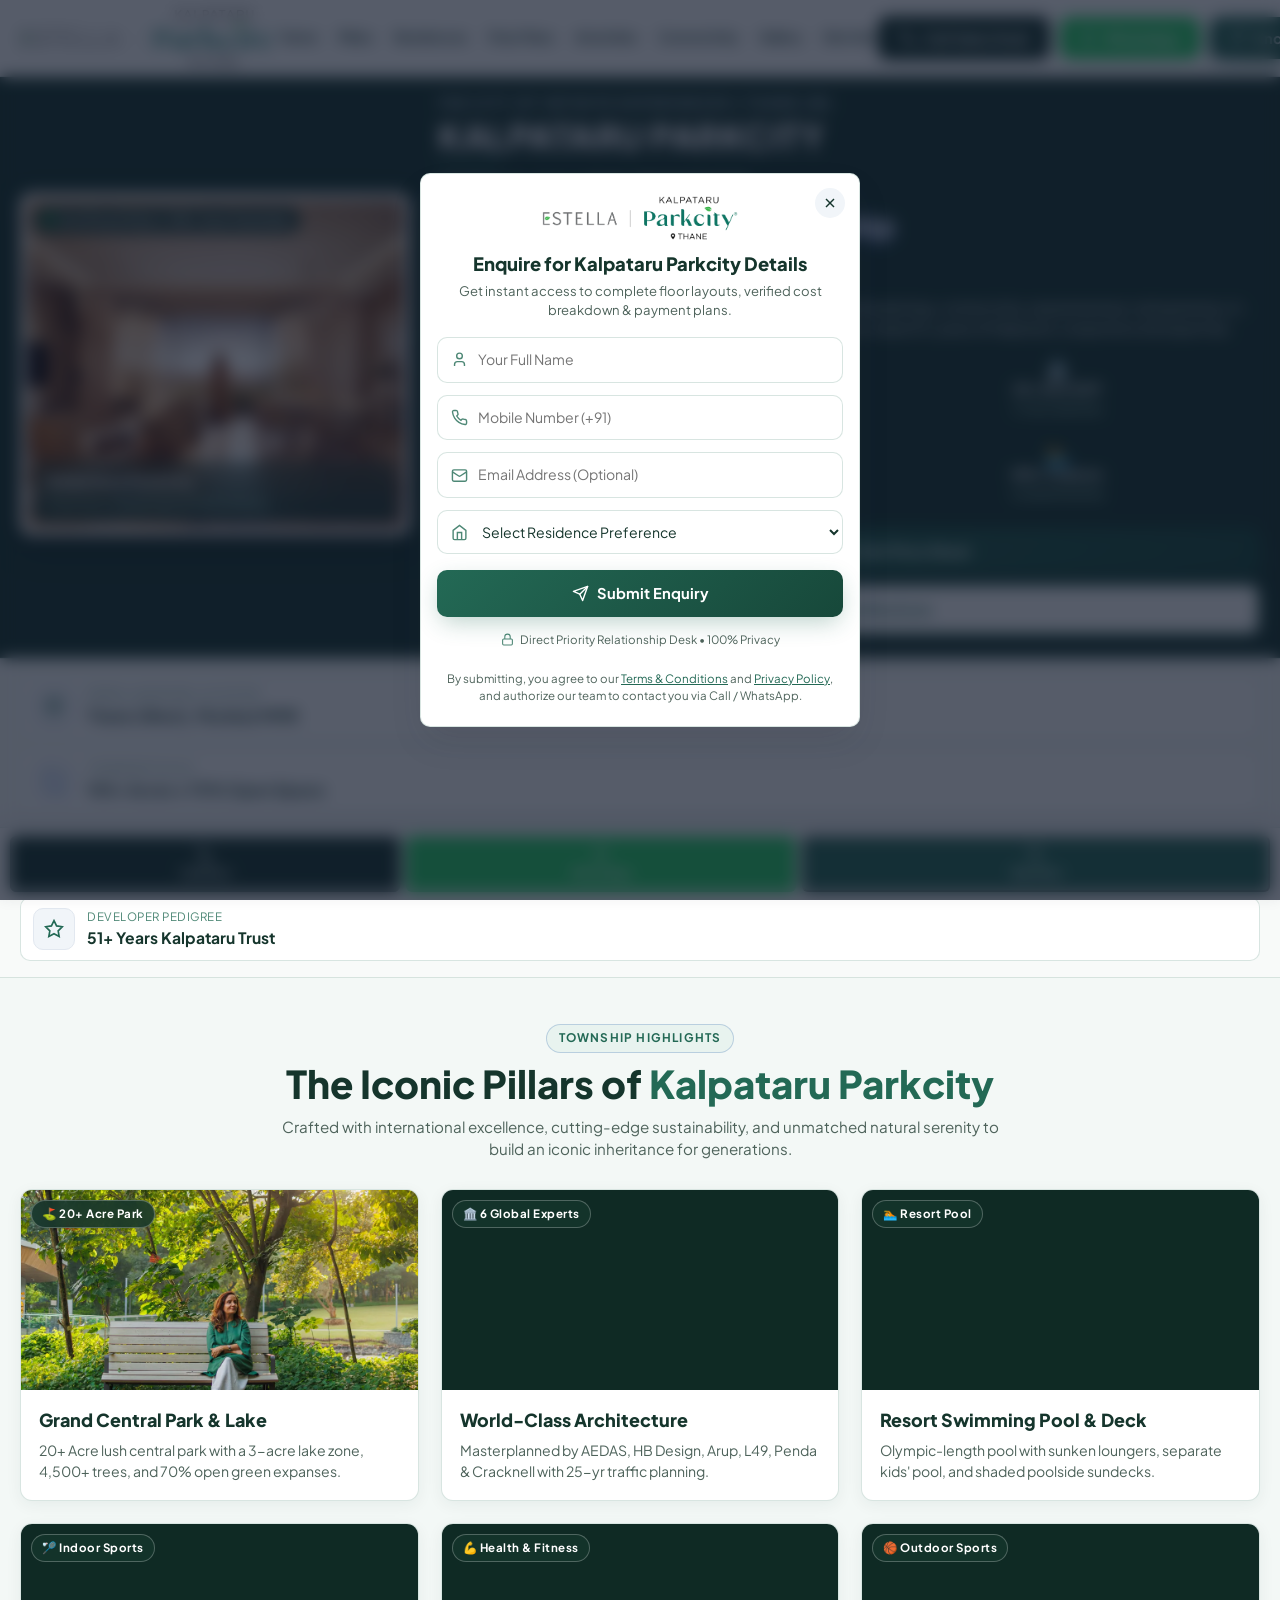
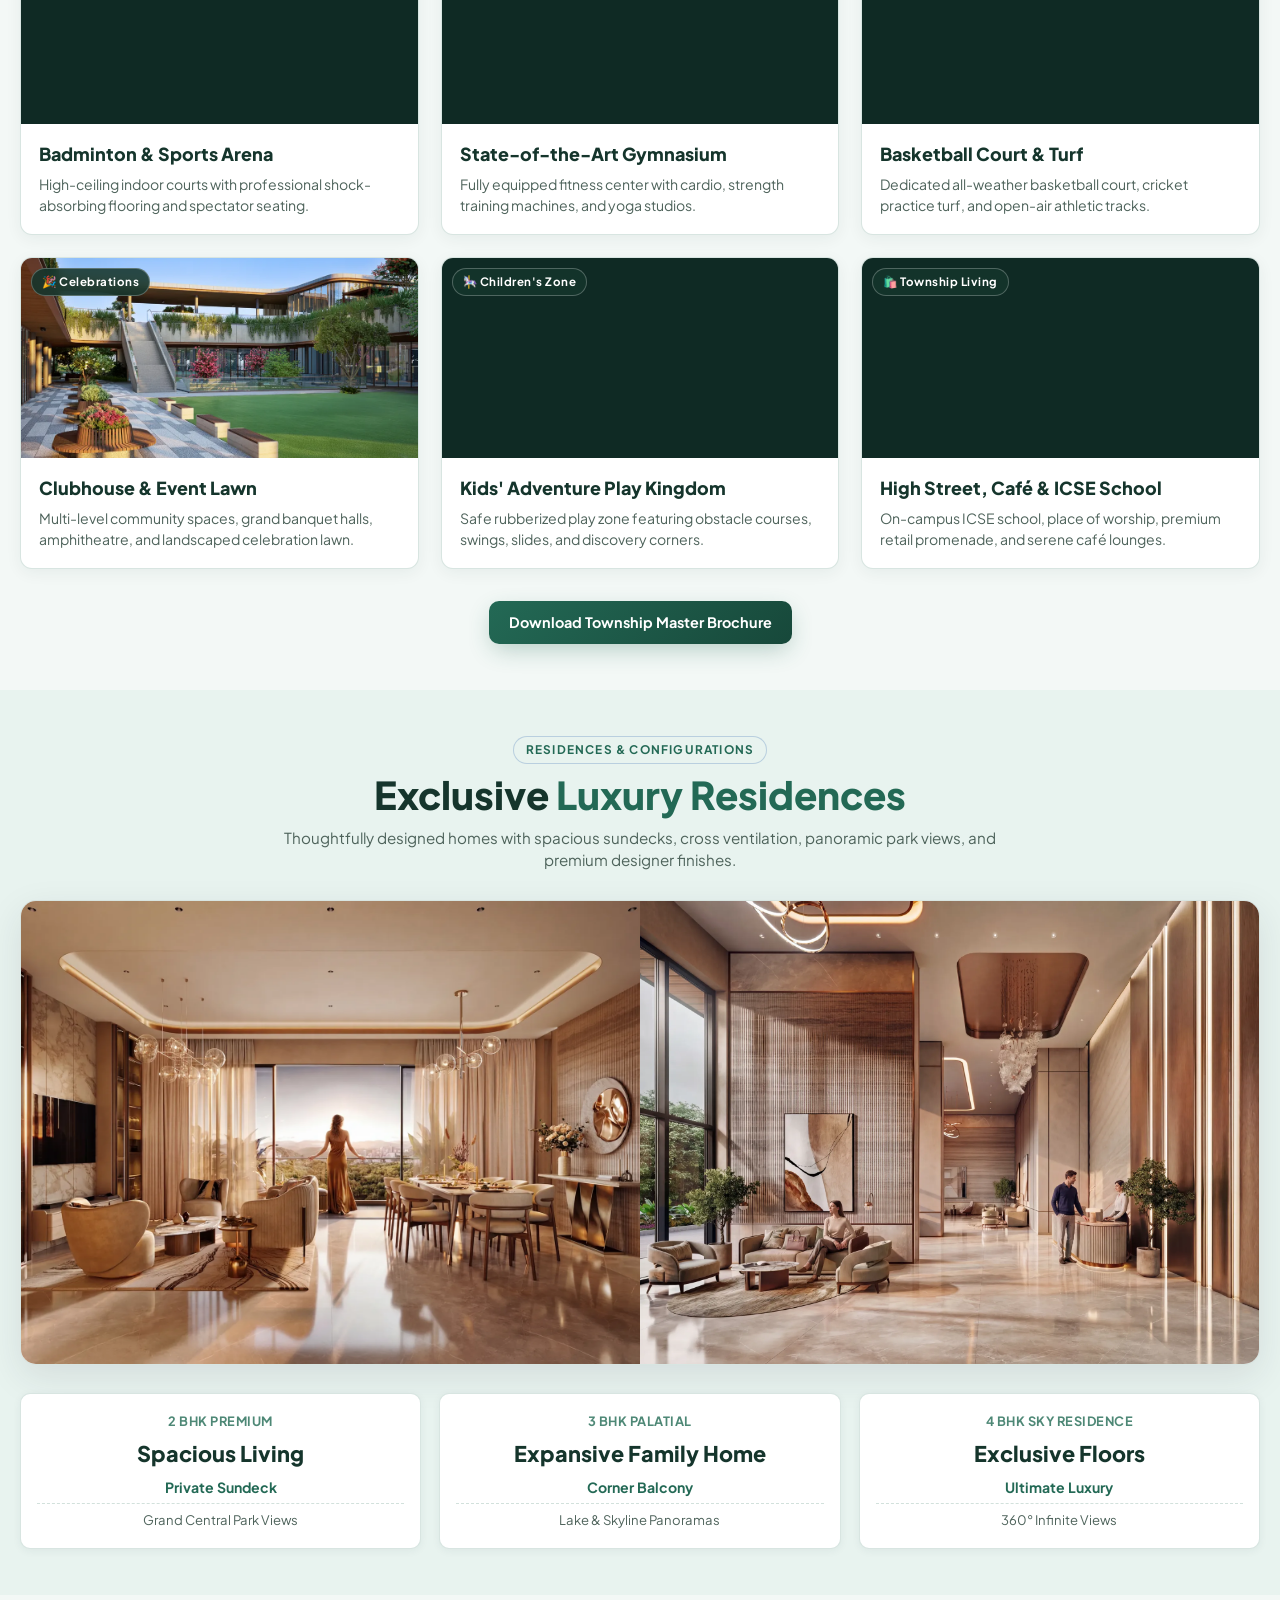
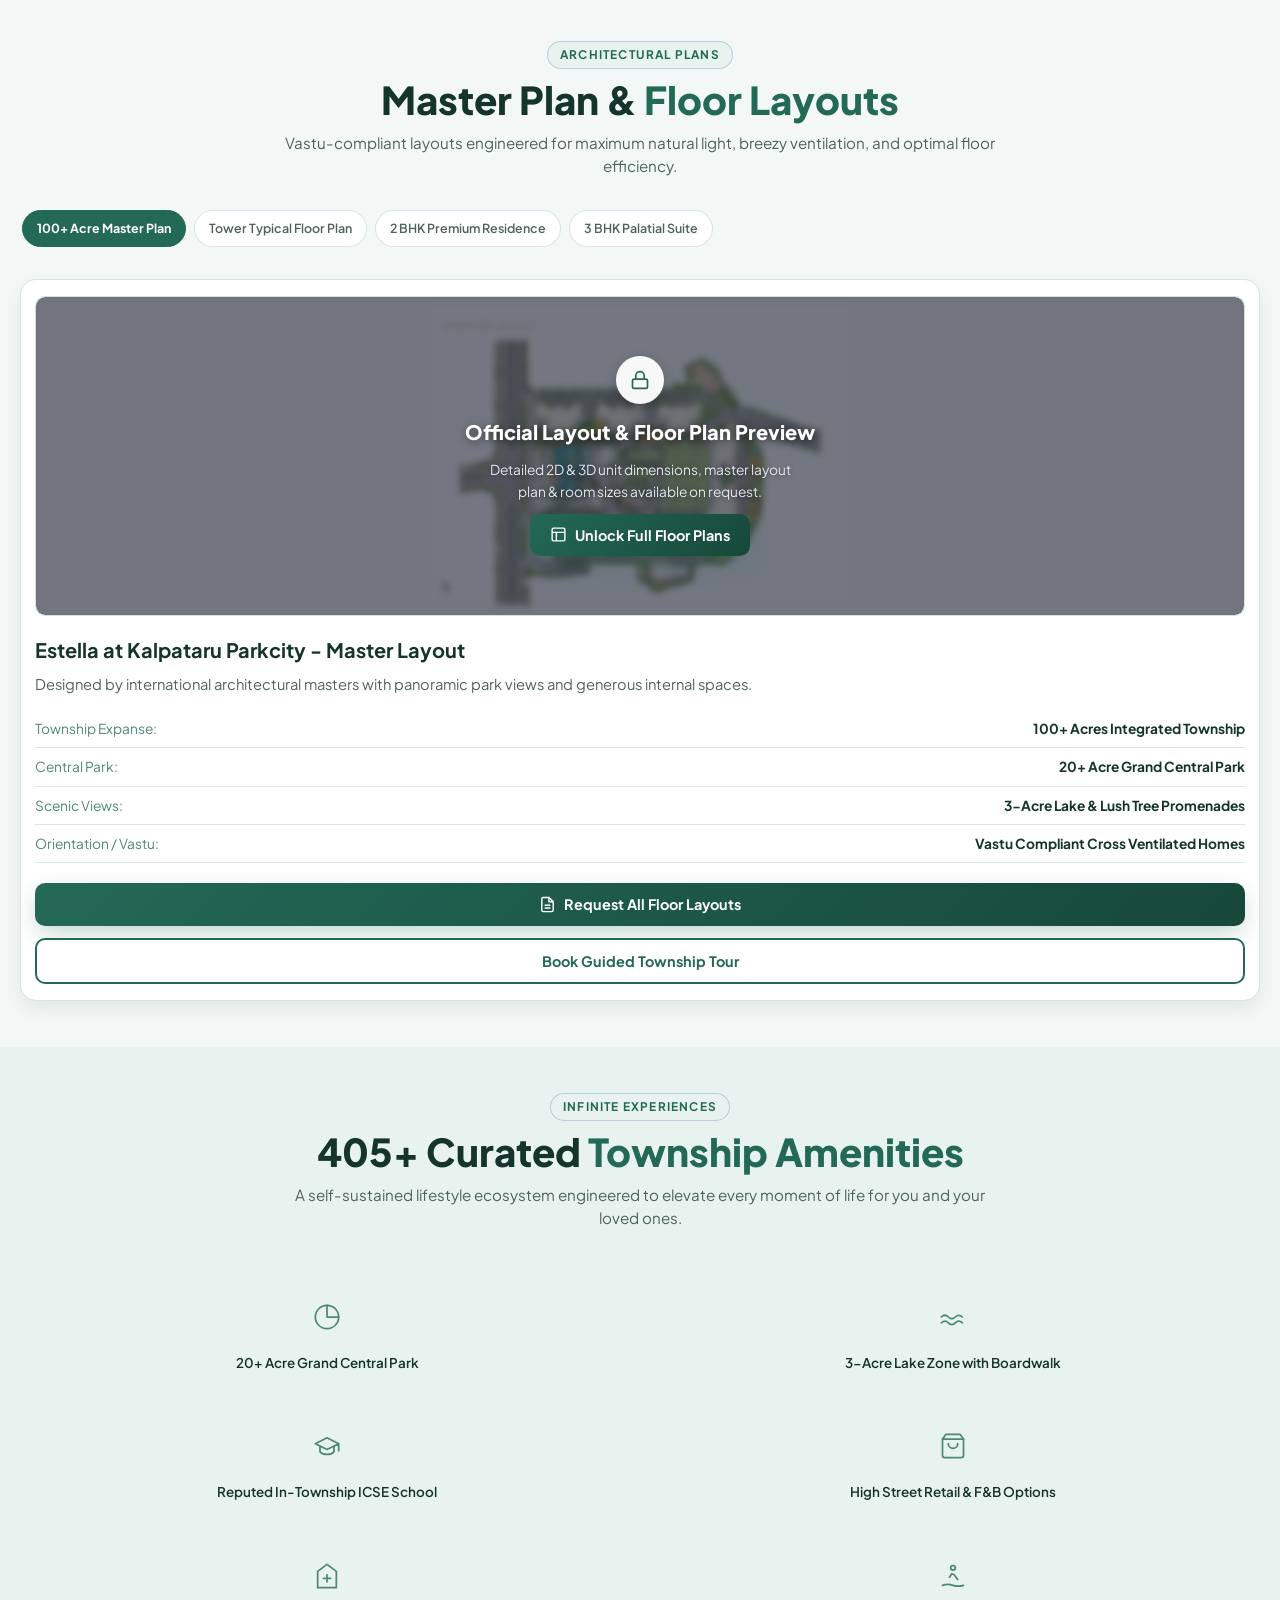
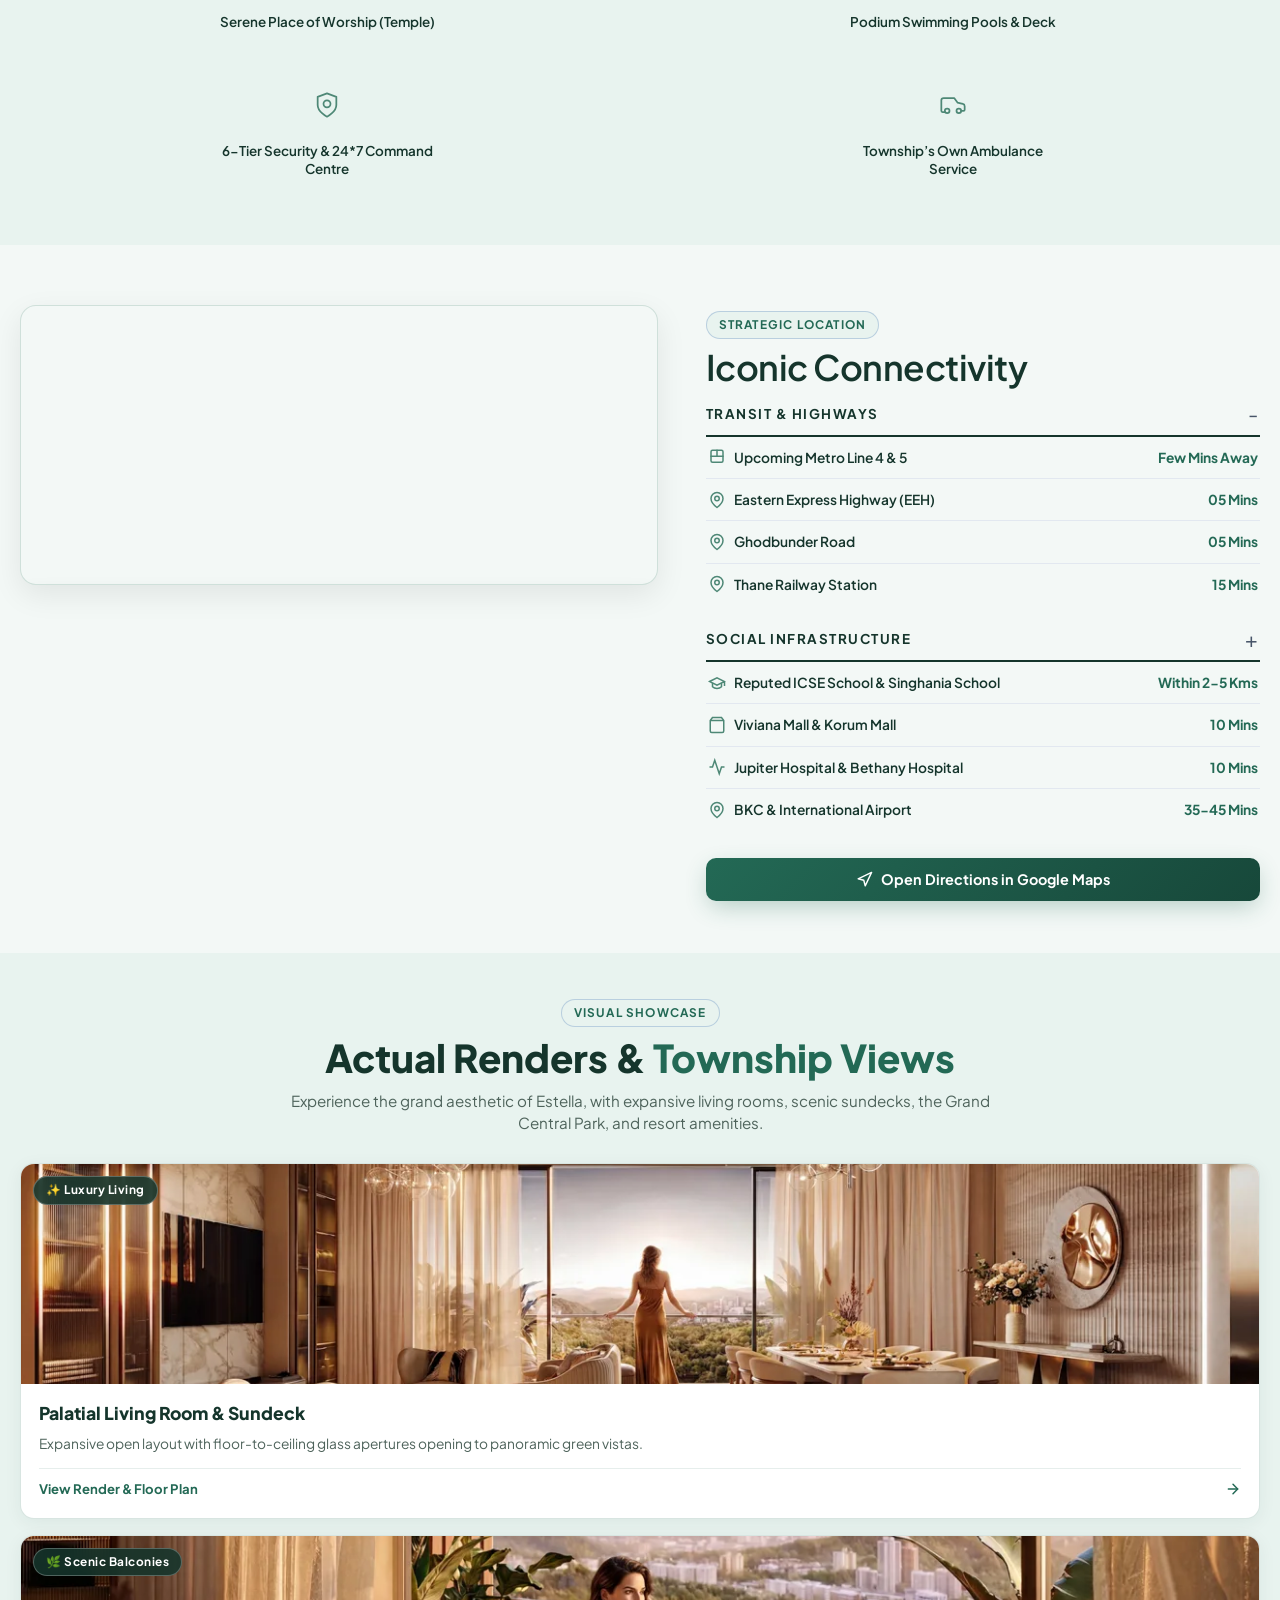
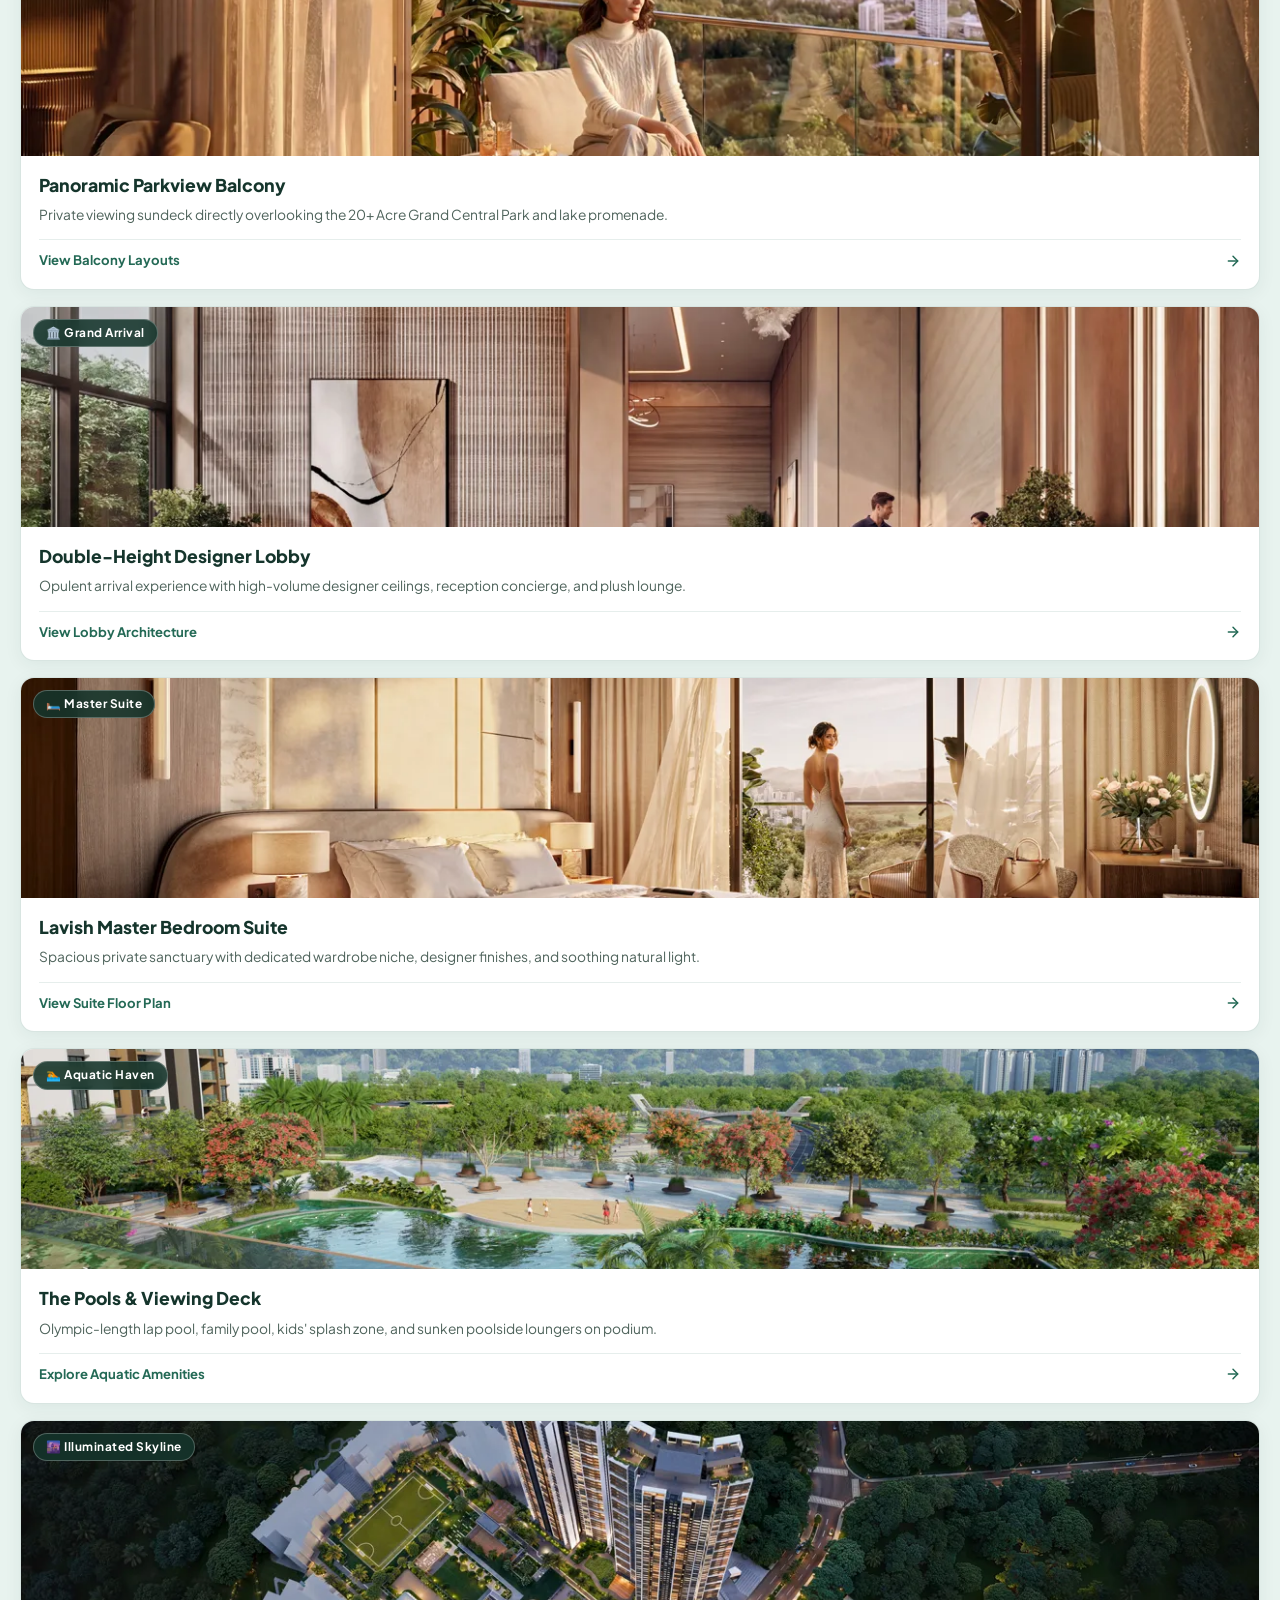
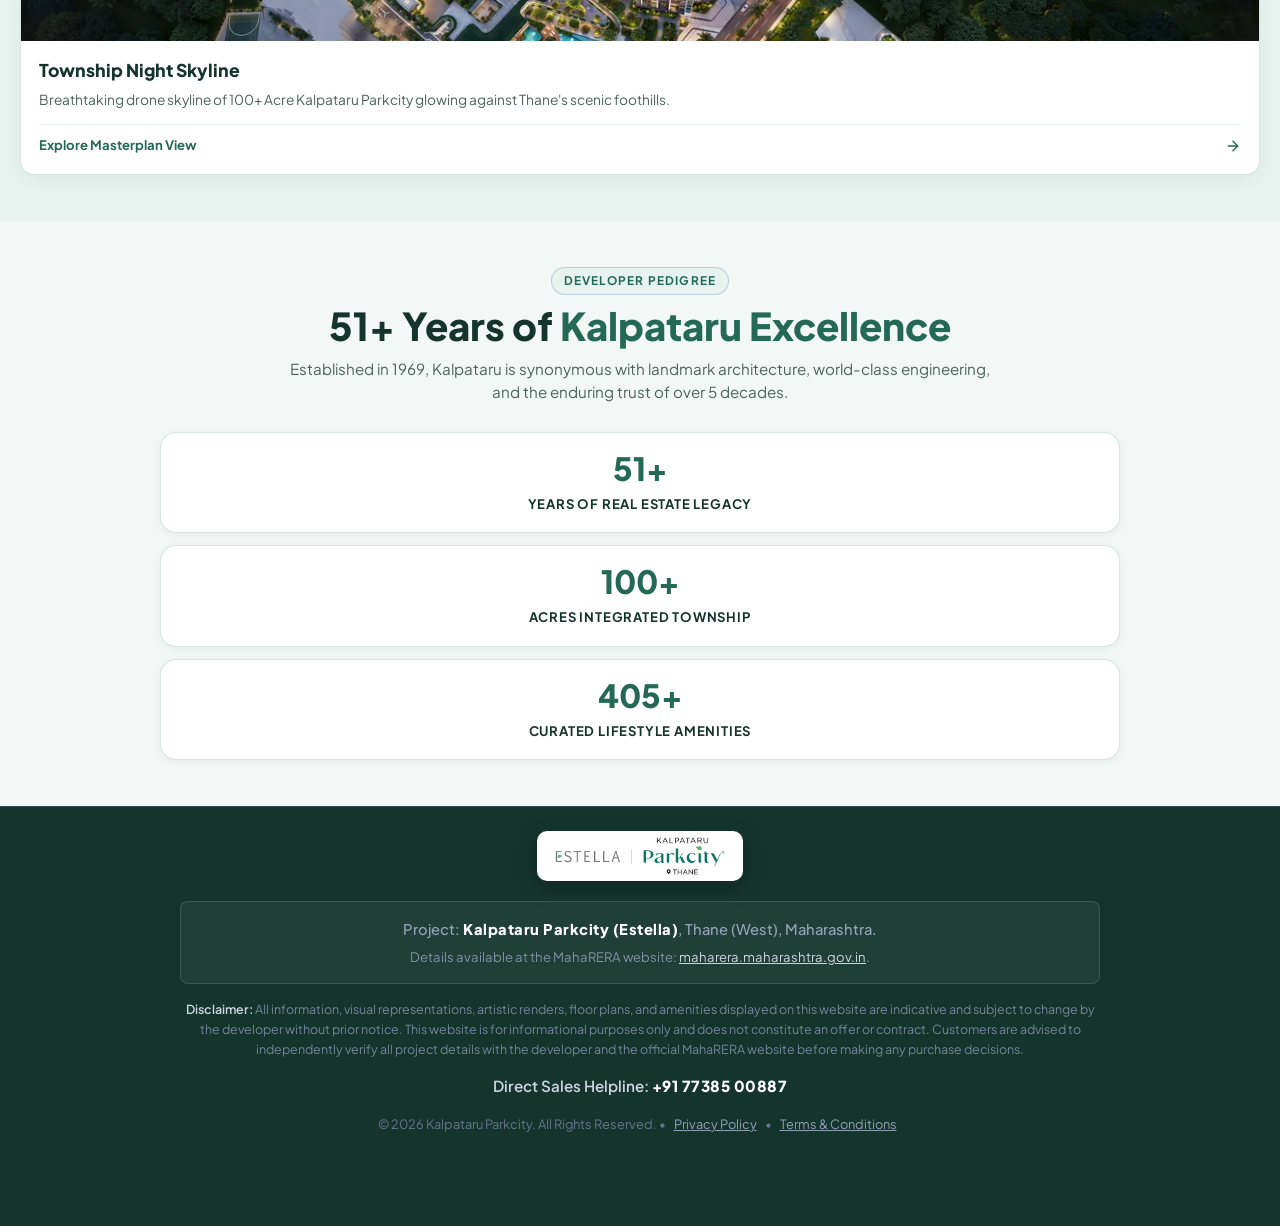
==== commit 89e2b374: "fix: remove 1 BHK from hero, configurations grid, and enquiry modal" ====
--- a/index.html
+++ b/index.html
@@ -183,7 +183,7 @@
           <div class="commercial-kicker">THE CITY OF INFINITE EXPERIENCES | THANE (W)</div>
           <h1 class="commercial-headline">KALPATARU PARKCITY</h1>
           <div class="commercial-gold-divider"></div>
-          <div class="commercial-subkicker">ICONIC 1, 2, 3 &amp; 4 BHK RESIDENCES</div>
+          <div class="commercial-subkicker">ICONIC 2, 3 &amp; 4 BHK RESIDENCES</div>
 
           <div class="commercial-price-wrap">
             <span class="price-start-text">Spread Across</span>
@@ -465,19 +465,7 @@
 
         <!-- Configurations & Carpet Area Breakdown -->
         <div class="suites-config-grid reveal-item"
-          style="display: grid; grid-template-columns: repeat(auto-fit, minmax(210px, 1fr)); gap: 16px; margin-top: 24px;">
-          <div
-            style="background: #FFFFFF; border: 1px solid rgba(78, 136, 118, 0.22); border-radius: 10px; padding: 18px 16px; text-align: center; box-shadow: var(--shadow-sm); transition: transform 0.2s, box-shadow 0.2s;">
-            <div
-              style="font-size: 0.8rem; font-weight: 700; color: var(--building-blue); text-transform: uppercase; letter-spacing: 0.5px;">
-              1 BHK Luxury</div>
-            <div style="font-size: 1.35rem; font-weight: 800; color: var(--primary-navy); margin: 6px 0;">Optimized
-              Spaces</div>
-            <div style="font-size: 0.88rem; color: var(--royal-blue); font-weight: 700;">Smart Layout</div>
-            <div
-              style="font-size: 0.82rem; color: var(--text-muted); margin-top: 4px; border-top: 1px dashed rgba(78,136,118,0.25); padding-top: 6px;">
-              Township &amp; Park Views</div>
-          </div>
+          style="display: grid; grid-template-columns: repeat(3, 1fr); gap: 18px; margin-top: 24px;">
           <div
             style="background: #FFFFFF; border: 1px solid rgba(78, 136, 118, 0.22); border-radius: 10px; padding: 18px 16px; text-align: center; box-shadow: var(--shadow-sm); transition: transform 0.2s, box-shadow 0.2s;">
             <div
@@ -1171,7 +1159,6 @@
               </svg>
               <select name="modalConfig" required>
                 <option value="" disabled selected>Select Residence Preference</option>
-                <option value="1 BHK Luxury Residence">1 BHK Luxury Residence</option>
                 <option value="2 BHK Premium Residence">2 BHK Premium Residence</option>
                 <option value="3 BHK Palatial Residence">3 BHK Palatial Residence</option>
                 <option value="4 BHK Sky Residence">4 BHK Sky Residence</option>
--- a/css/style.css
+++ b/css/style.css
@@ -2682,19 +2682,13 @@
 }
 
 /* Responsive adjustments for Suites Config Grid & Footer RERA Box */
-@media (max-width: 640px) {
+@media (max-width: 768px) {
   .suites-config-grid {
-    grid-template-columns: repeat(2, 1fr) !important;
-    gap: 10px !important;
+    grid-template-columns: 1fr !important;
+    gap: 12px !important;
   }
 
   .footer-rera-box {
     padding: 12px 14px !important;
   }
-}
-
-@media (max-width: 380px) {
-  .suites-config-grid {
-    grid-template-columns: 1fr !important;
-  }
 }
